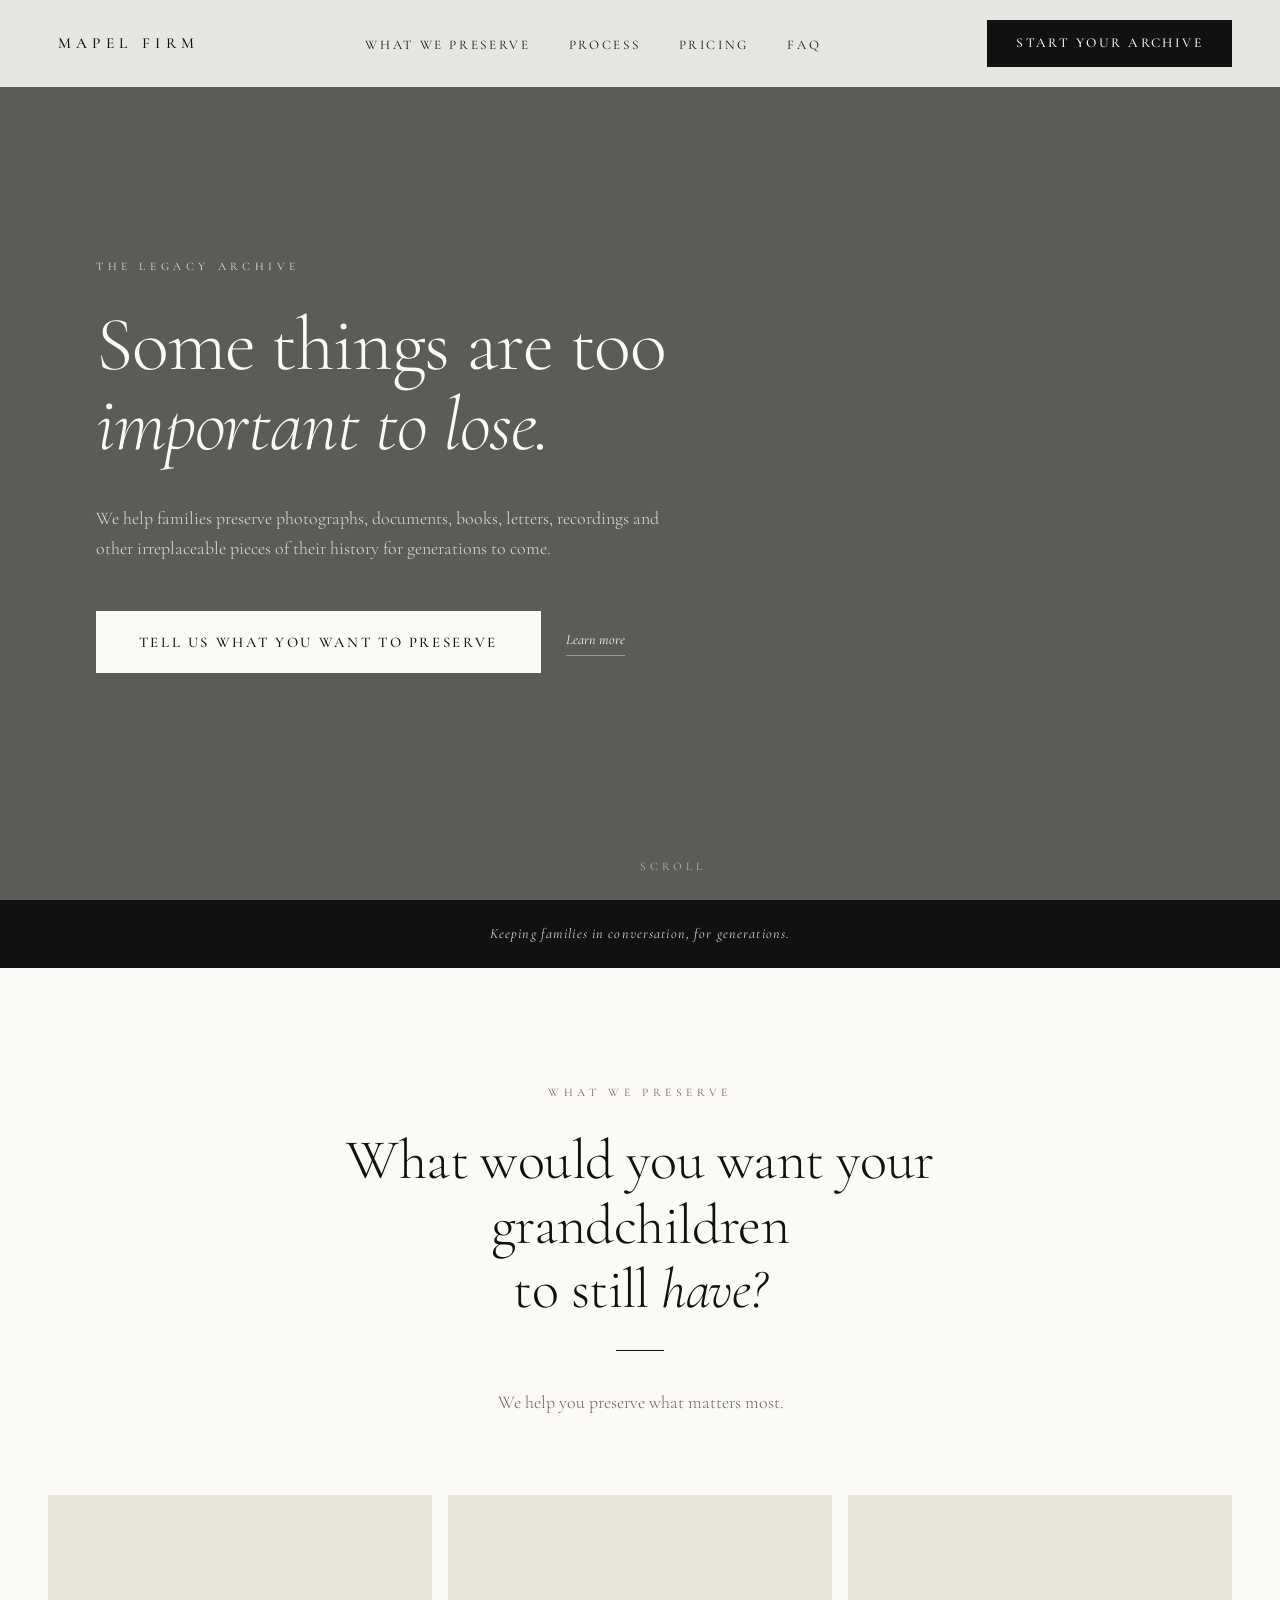
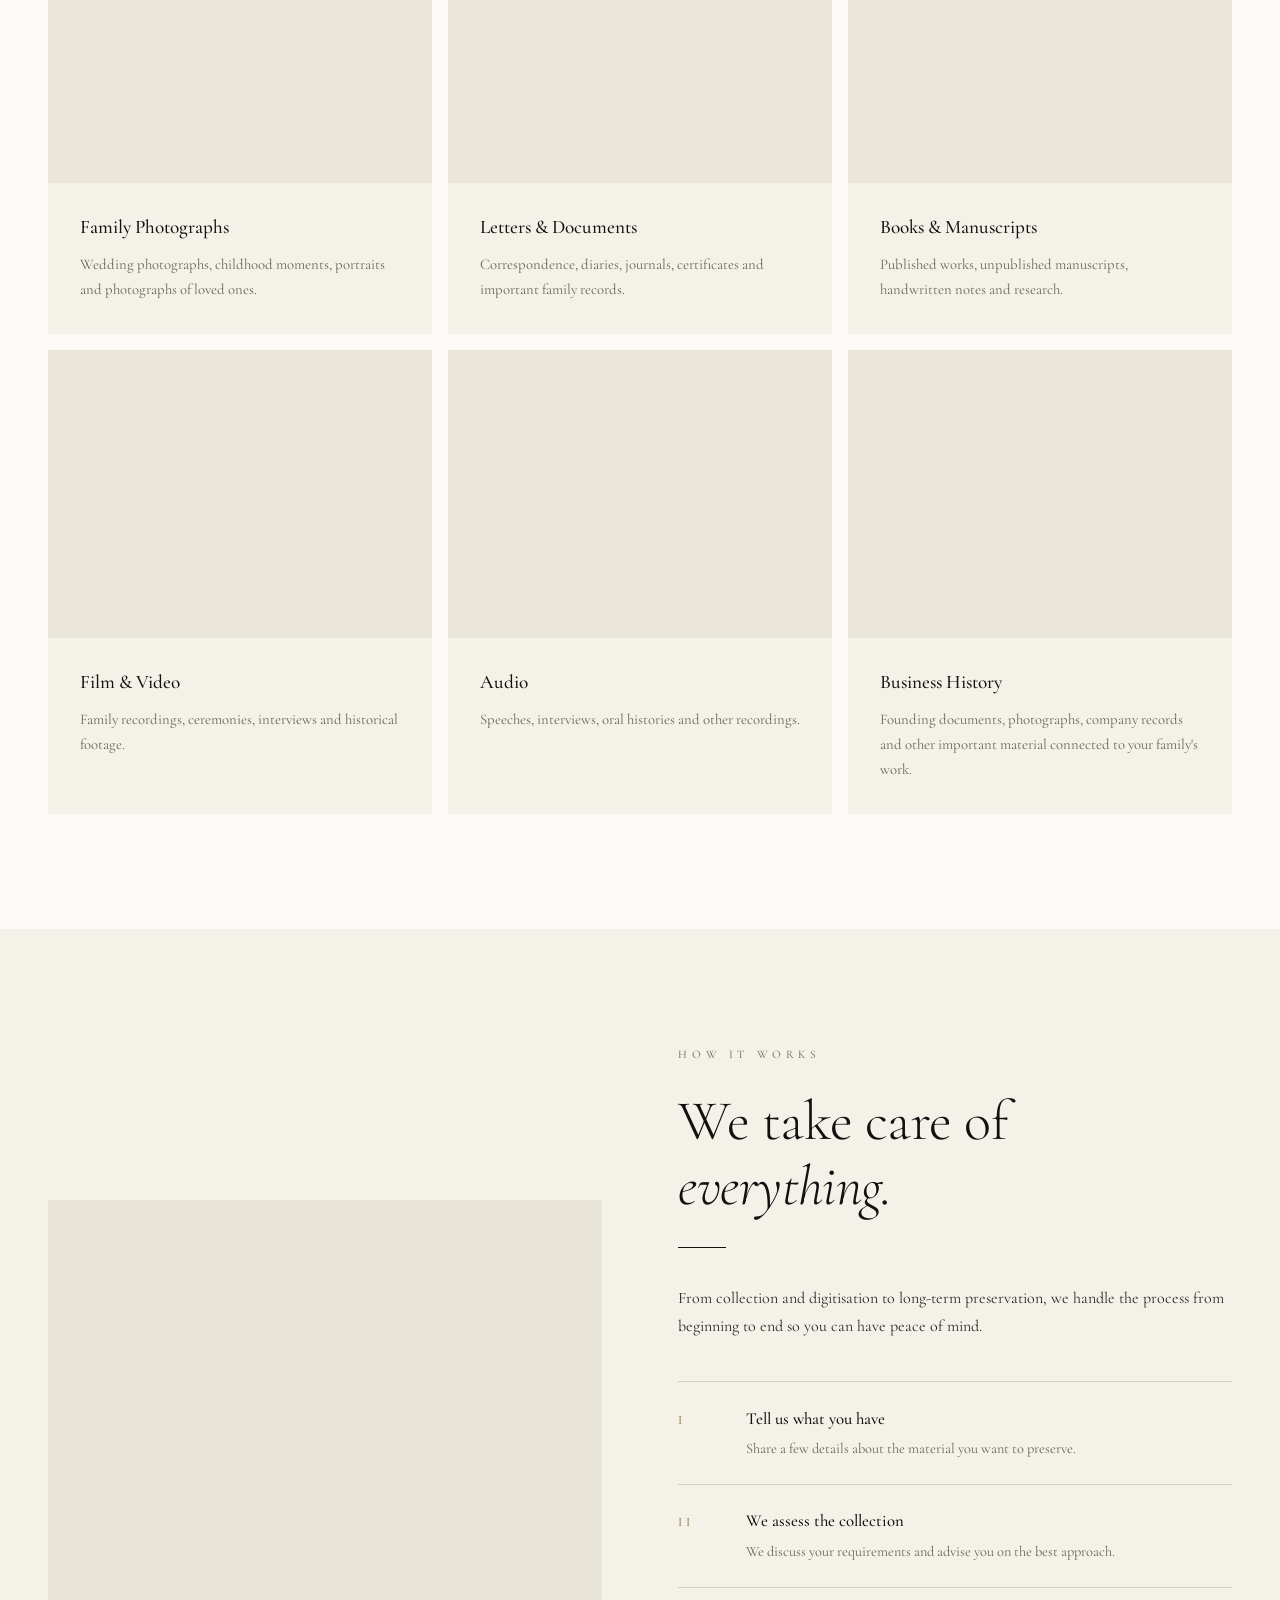
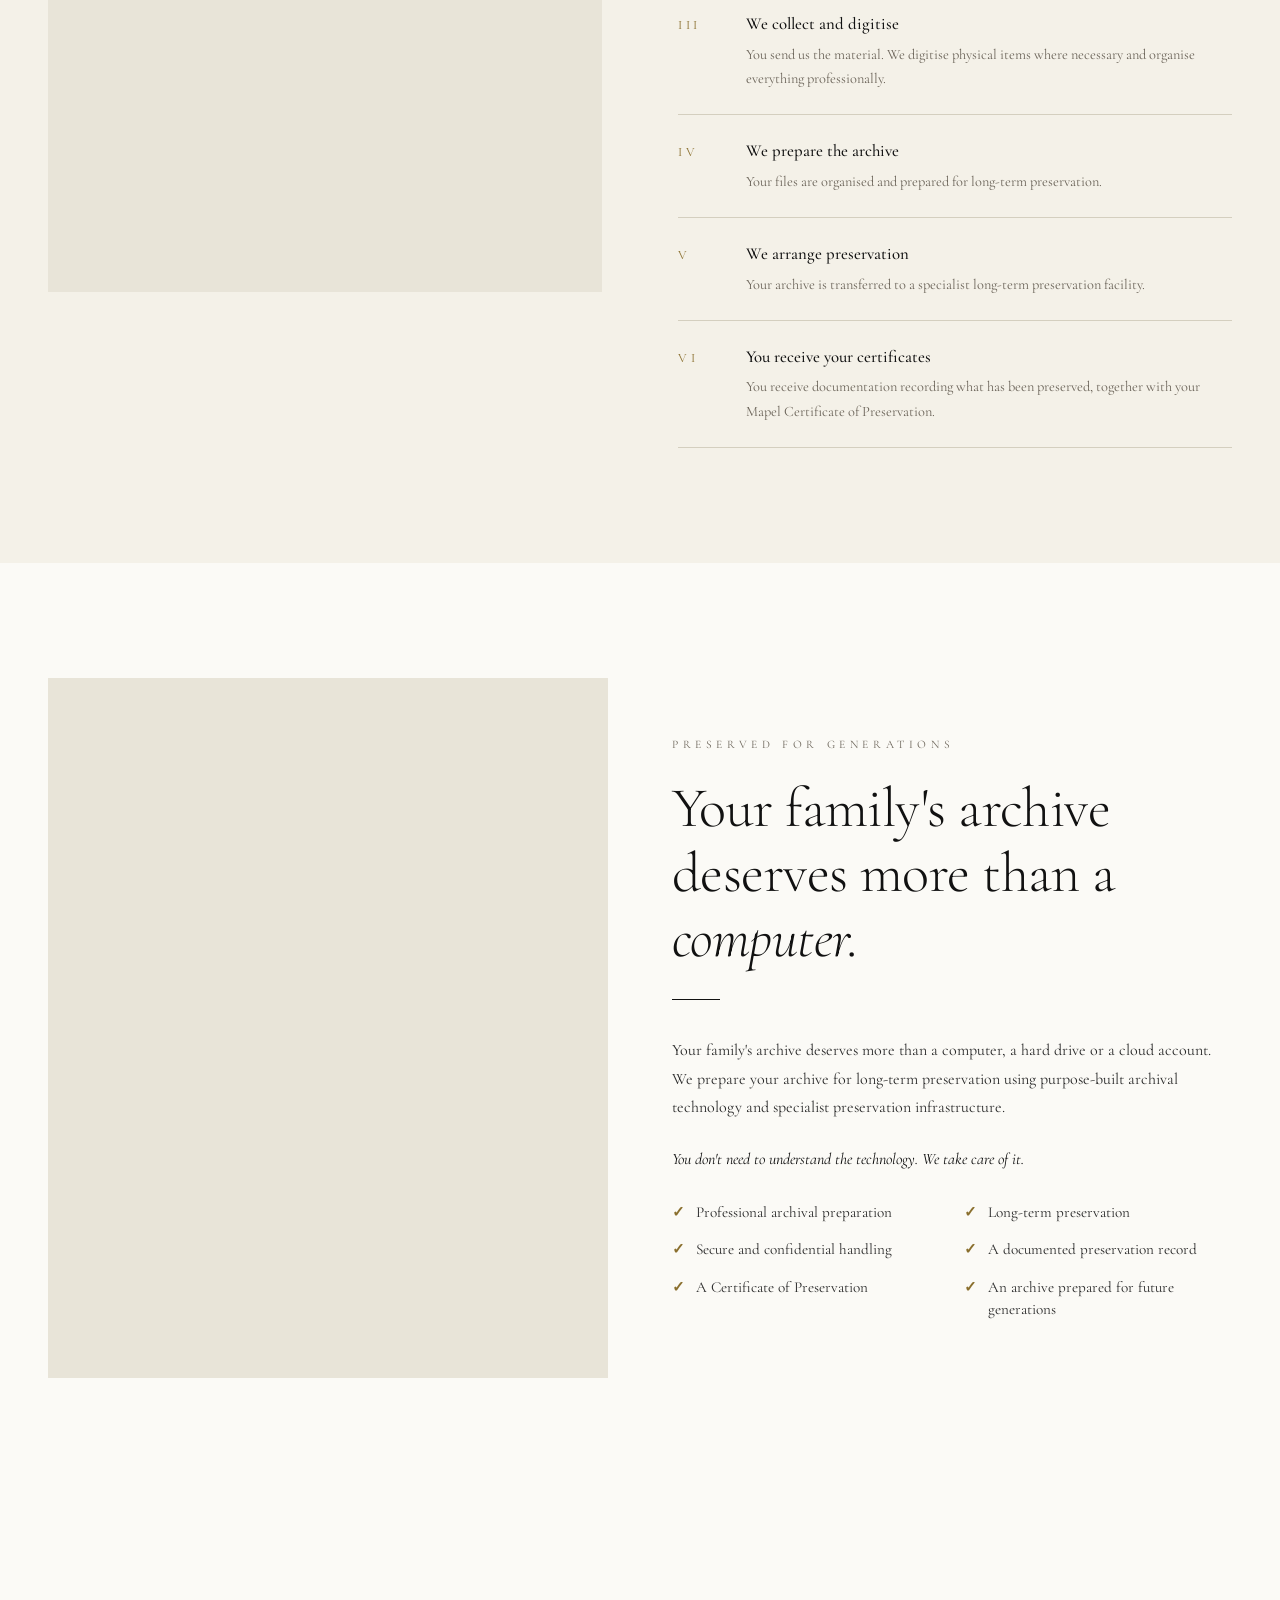
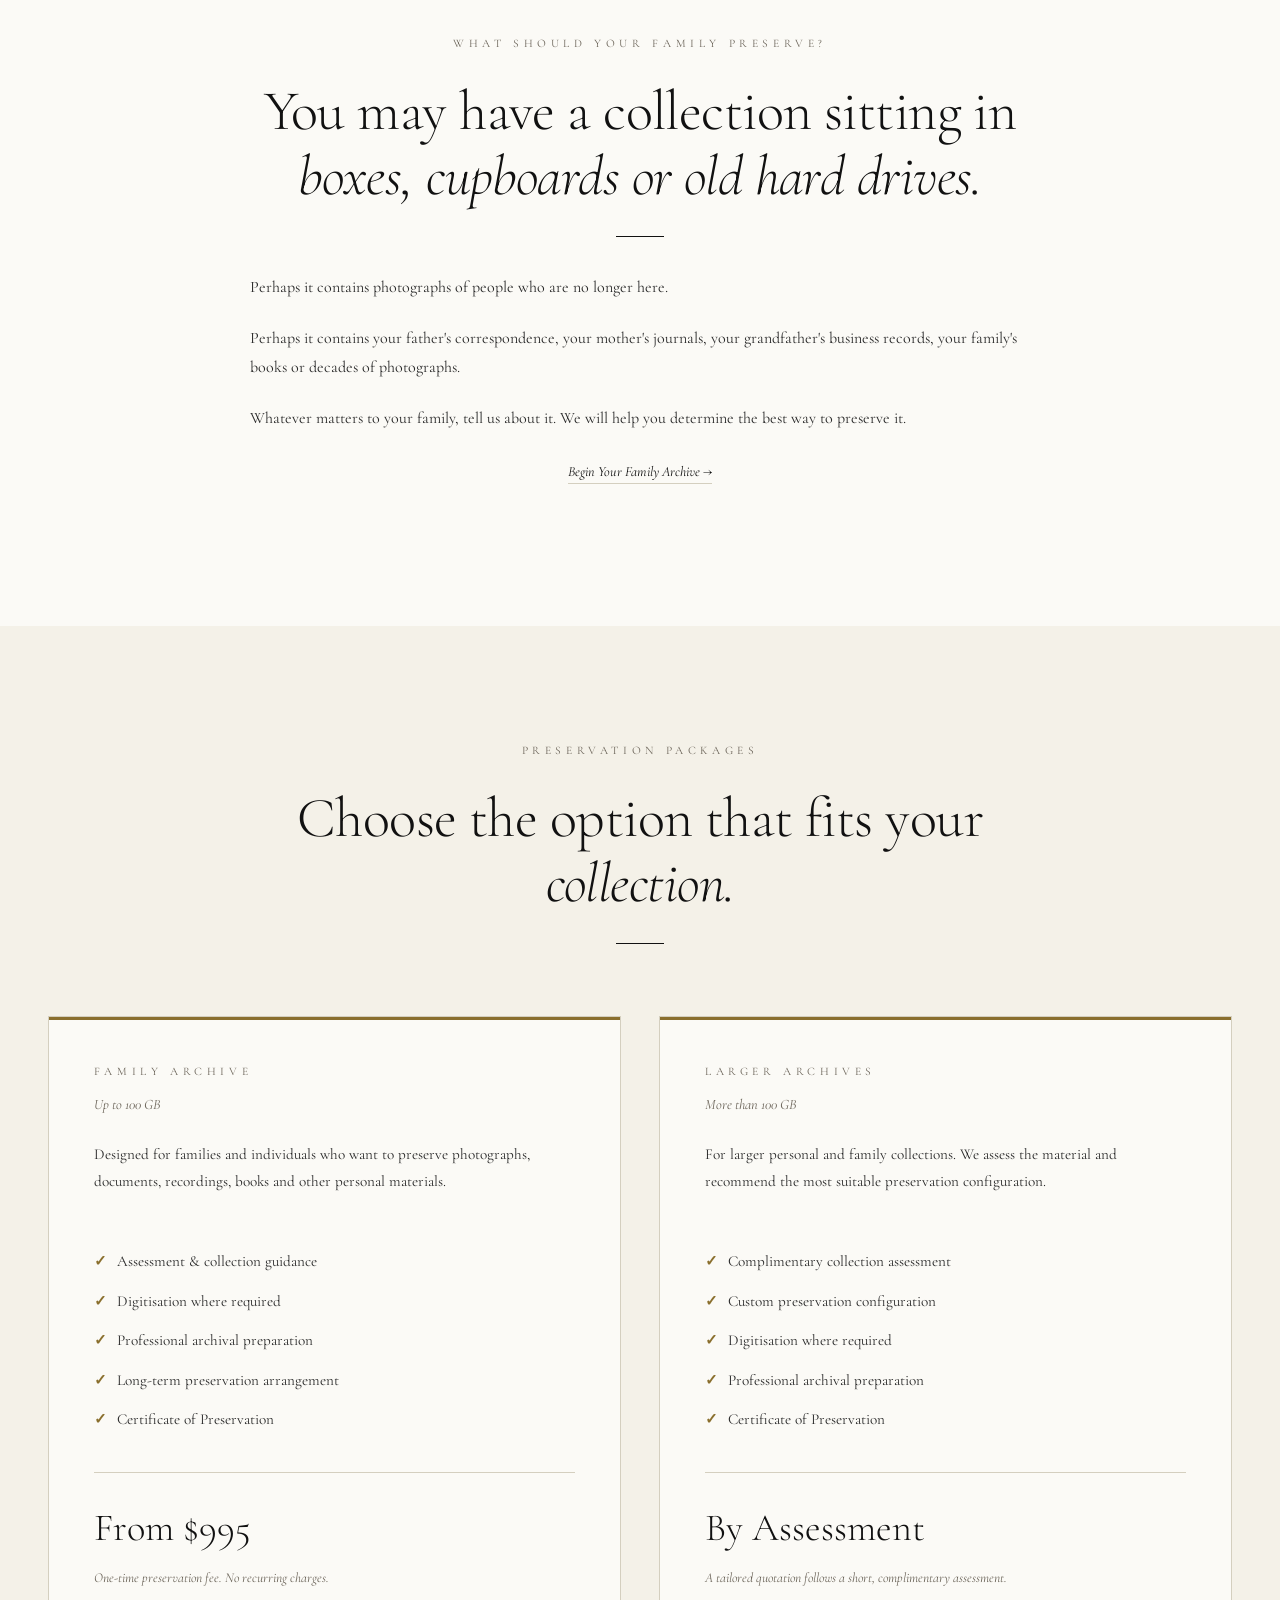
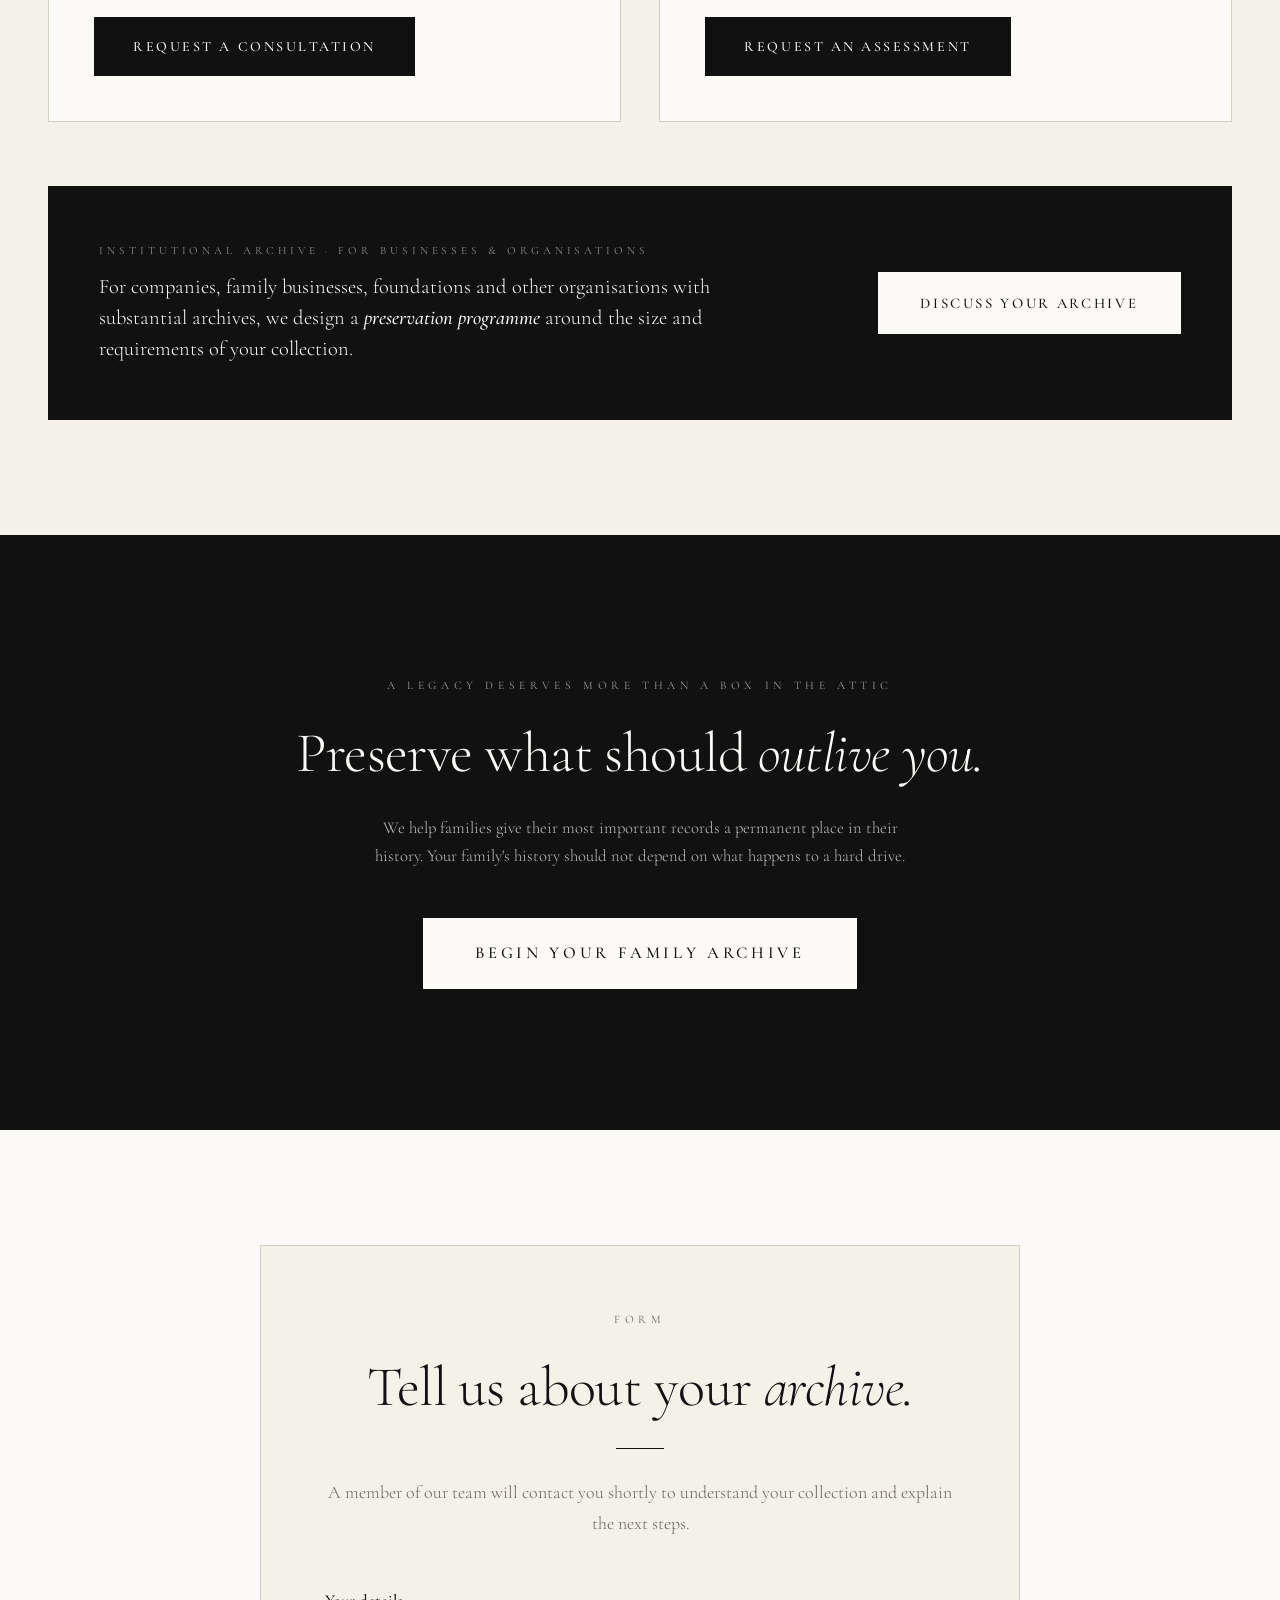
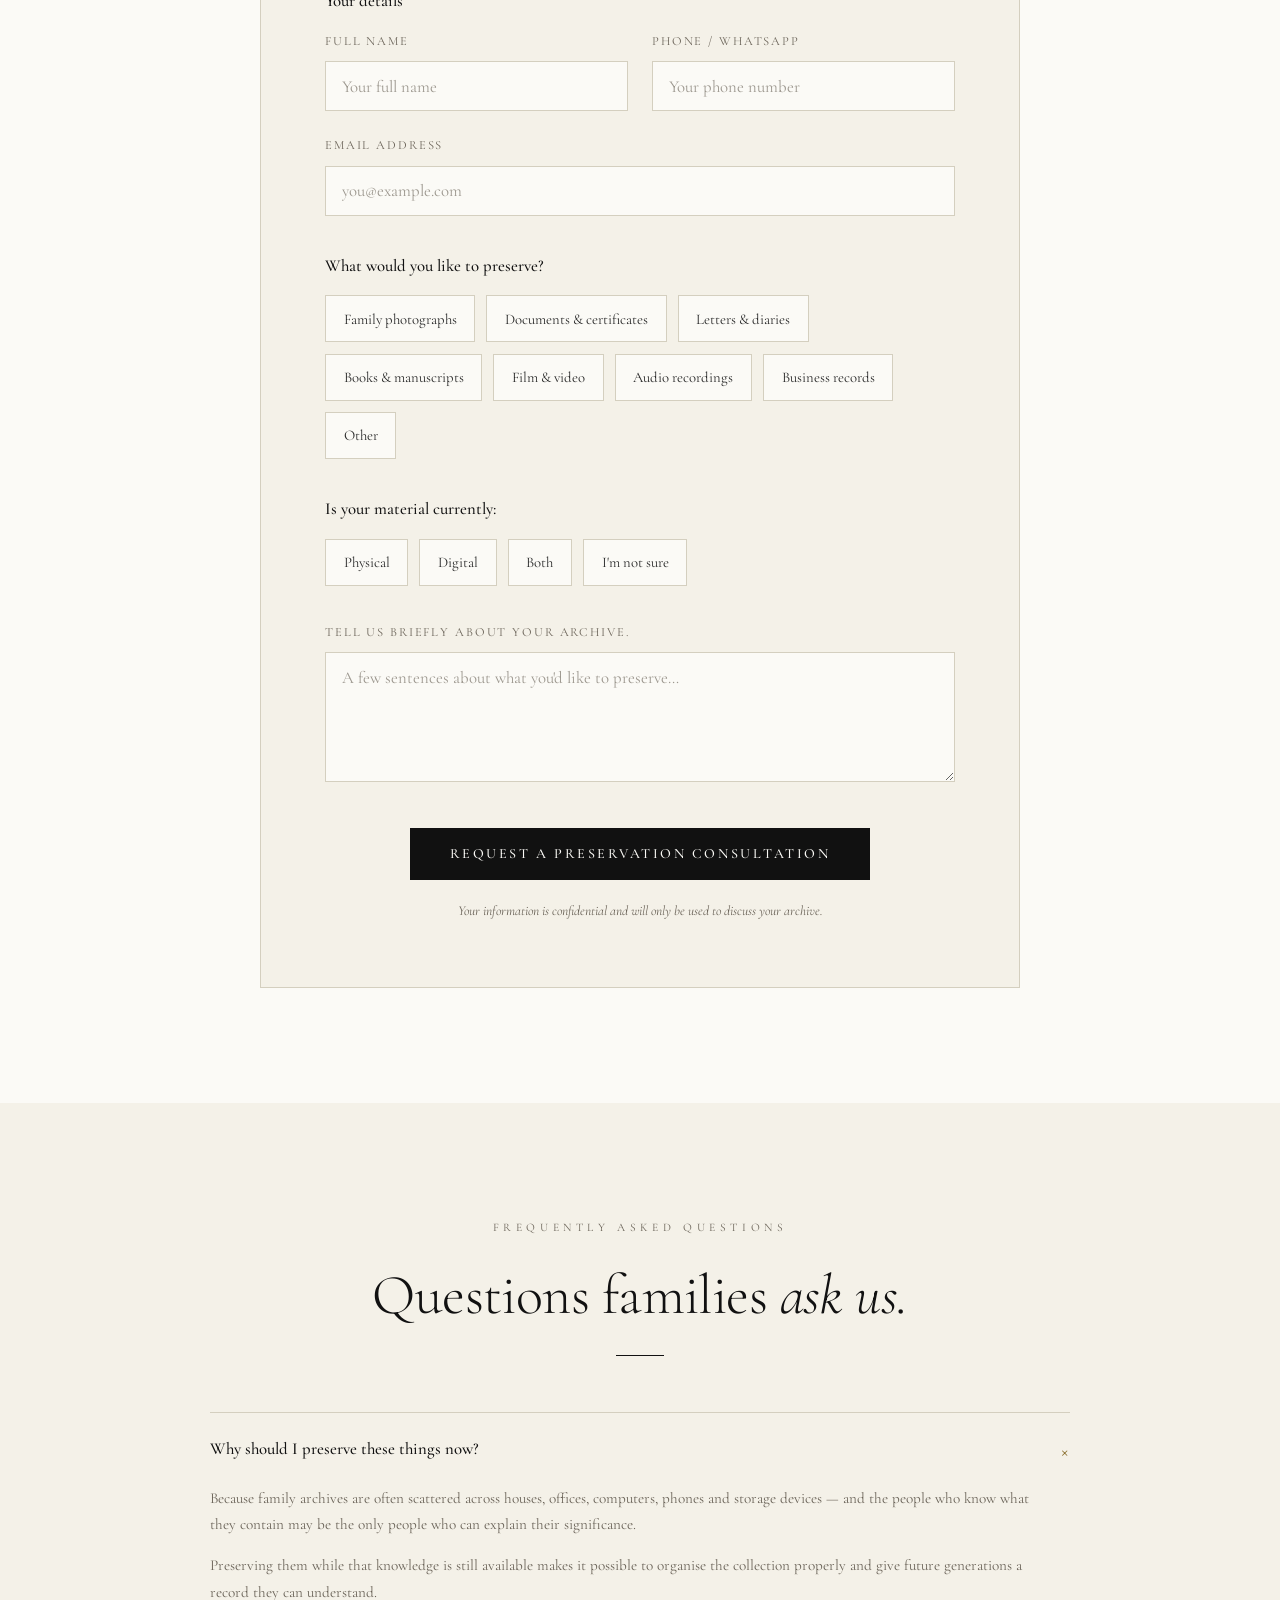
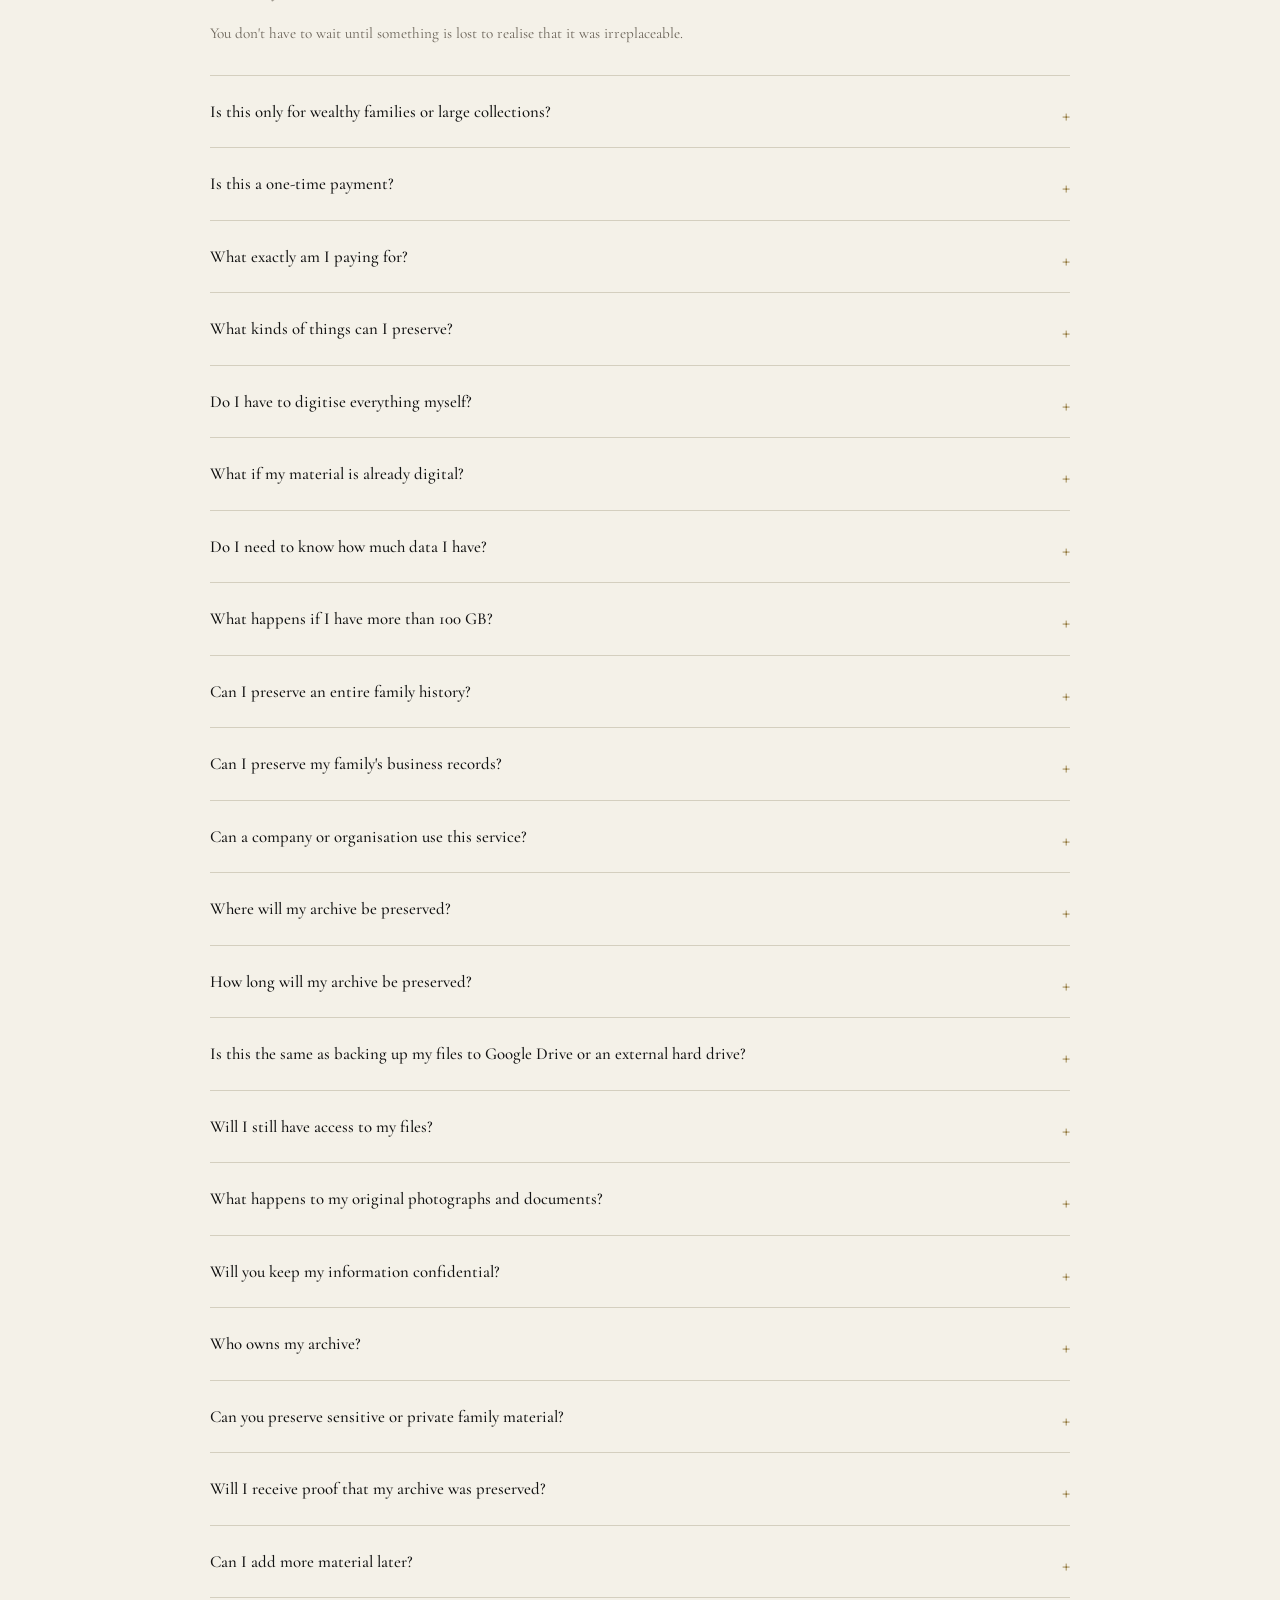
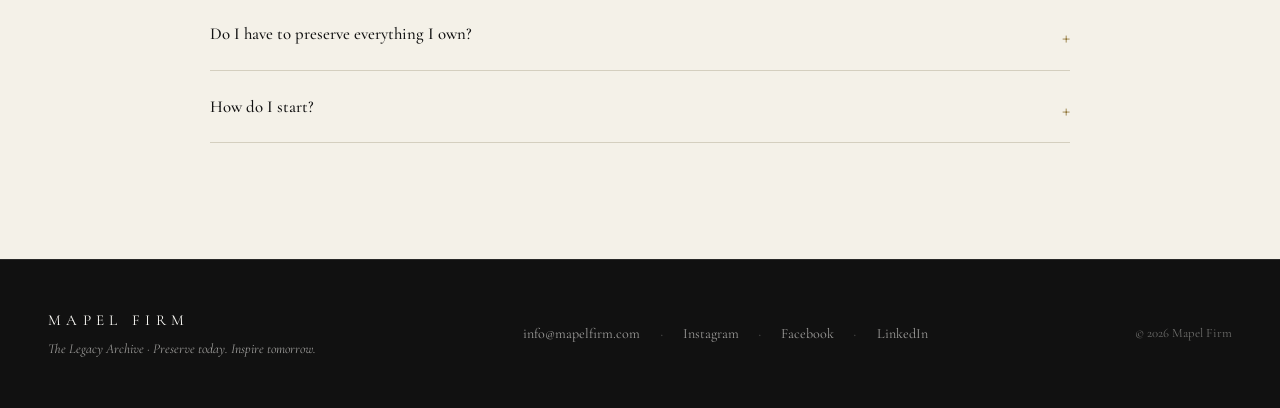
==== index.html @ 9609da43 "Add The Legacy Archive landing page Built from the EMAILS.pdf copy, matching mapelfirm.com's design " ====
<!DOCTYPE html>
<html lang="en">
<head>
<meta charset="UTF-8">
<meta name="viewport" content="width=device-width, initial-scale=1.0, viewport-fit=cover">
<title>The Legacy Archive — Family & Institutional Preservation | Mapel Firm</title>
<meta name="description" content="We help families preserve photographs, documents, books, letters, recordings and other irreplaceable pieces of their history for generations to come.">
<link rel="preconnect" href="https://fonts.googleapis.com">
<link rel="preconnect" href="https://fonts.gstatic.com" crossorigin>
<link href="https://fonts.googleapis.com/css2?family=Cormorant+Garamond:ital,wght@0,300;0,400;0,500;1,300;1,400&display=swap" rel="stylesheet">
<link rel="stylesheet" href="styles.css">
</head>
<body>

<!-- NAVIGATION -->
<nav id="siteNav">
  <a href="#" class="nav-logo" style="display:inline-flex;align-items:center;gap:.6rem;flex-wrap:nowrap;">
    <img src="REPLACE_WITH_LOGO_URL" alt="" class="nav-logo-img" aria-hidden="true" style="height:32px;width:auto;max-width:110px;display:inline-block;vertical-align:middle;object-fit:contain;flex-shrink:0;">
    <span class="nav-logo-text">MAPEL FIRM</span>
  </a>
  <ul class="nav-links">
    <li><a href="#what-to-preserve">What We Preserve</a></li>
    <li><a href="#process">Process</a></li>
    <li><a href="#pricing">Pricing</a></li>
    <li><a href="#faq">FAQ</a></li>
  </ul>
  <a href="#form" class="nav-cta">Start Your Archive</a>
  <button class="nav-toggle" aria-label="Open menu" aria-expanded="false" aria-controls="mobileMenu">
    <span></span><span></span><span></span>
  </button>
</nav>

<!-- MOBILE MENU -->
<div class="mobile-menu" id="mobileMenu" aria-hidden="true">
  <ul>
    <li><a href="#what-to-preserve">What We Preserve</a></li>
    <li><a href="#process">Process</a></li>
    <li><a href="#pricing">Pricing</a></li>
    <li><a href="#faq">FAQ</a></li>
    <li><a href="#form" class="mobile-cta">Start Your Archive</a></li>
  </ul>
</div>

<!-- HERO -->
<section class="hero">
  <div class="hero-image"></div>
  <div class="hero-inner">
    <p class="hero-eyebrow">The Legacy Archive</p>
    <h1 class="hero-title">
      Some things are too<br>
      <em>important to lose.</em>
    </h1>
    <p class="hero-sub">
      We help families preserve photographs, documents, books, letters, recordings and other irreplaceable pieces of their history for generations to come.
    </p>
    <div class="hero-actions">
      <a href="#form" class="btn-primary">Tell Us What You Want to Preserve</a>
      <a href="#what-to-preserve" class="btn-secondary">Learn more</a>
    </div>
  </div>
  <div class="hero-scroll-hint">Scroll</div>
</section>

<!-- TAGLINE STRIP -->
<div class="inst-strip">
  <div class="inst-strip-inner">
    <span>Keeping families in conversation, for generations.</span>
  </div>
</div>

<!-- WHAT TO PRESERVE -->
<section class="preserve" id="what-to-preserve">
  <div class="section-inner">
    <div class="preserve-intro">
      <p class="eyebrow">What We Preserve</p>
      <h2 class="title">What would you want your grandchildren<br>to still <em>have?</em></h2>
      <div class="rule"></div>
      <p class="lead">We help you preserve what matters most.</p>
    </div>

    <div class="preserve-grid">
      <div class="preserve-card">
        <div class="preserve-card-image photos" aria-label="Family photographs"></div>
        <div class="preserve-card-content">
          <h3>Family Photographs</h3>
          <p>Wedding photographs, childhood moments, portraits and photographs of loved ones.</p>
        </div>
      </div>
      <div class="preserve-card">
        <div class="preserve-card-image letters" aria-label="Letters and documents"></div>
        <div class="preserve-card-content">
          <h3>Letters &amp; Documents</h3>
          <p>Correspondence, diaries, journals, certificates and important family records.</p>
        </div>
      </div>
      <div class="preserve-card">
        <div class="preserve-card-image books" aria-label="Books and manuscripts"></div>
        <div class="preserve-card-content">
          <h3>Books &amp; Manuscripts</h3>
          <p>Published works, unpublished manuscripts, handwritten notes and research.</p>
        </div>
      </div>
      <div class="preserve-card">
        <div class="preserve-card-image film" aria-label="Film and video"></div>
        <div class="preserve-card-content">
          <h3>Film &amp; Video</h3>
          <p>Family recordings, ceremonies, interviews and historical footage.</p>
        </div>
      </div>
      <div class="preserve-card">
        <div class="preserve-card-image audio" aria-label="Audio recordings"></div>
        <div class="preserve-card-content">
          <h3>Audio</h3>
          <p>Speeches, interviews, oral histories and other recordings.</p>
        </div>
      </div>
      <div class="preserve-card">
        <div class="preserve-card-image business" aria-label="Business history"></div>
        <div class="preserve-card-content">
          <h3>Business History</h3>
          <p>Founding documents, photographs, company records and other important material connected to your family's work.</p>
        </div>
      </div>
    </div>
  </div>
</section>

<!-- PROCESS -->
<section class="process" id="process">
  <div class="section-inner">
    <div class="process-grid">
      <div class="process-visual" aria-label="Archival preparation"></div>
      <div>
        <p class="eyebrow">How It Works</p>
        <h2 class="title">We take care of <em>everything.</em></h2>
        <div class="rule"></div>
        <p class="body-text">From collection and digitisation to long-term preservation, we handle the process from beginning to end so you can have peace of mind.</p>

        <ul class="process-steps">
          <li>
            <span class="num">I</span>
            <div class="step-body">
              <h4>Tell us what you have</h4>
              <p>Share a few details about the material you want to preserve.</p>
            </div>
          </li>
          <li>
            <span class="num">II</span>
            <div class="step-body">
              <h4>We assess the collection</h4>
              <p>We discuss your requirements and advise you on the best approach.</p>
            </div>
          </li>
          <li>
            <span class="num">III</span>
            <div class="step-body">
              <h4>We collect and digitise</h4>
              <p>You send us the material. We digitise physical items where necessary and organise everything professionally.</p>
            </div>
          </li>
          <li>
            <span class="num">IV</span>
            <div class="step-body">
              <h4>We prepare the archive</h4>
              <p>Your files are organised and prepared for long-term preservation.</p>
            </div>
          </li>
          <li>
            <span class="num">V</span>
            <div class="step-body">
              <h4>We arrange preservation</h4>
              <p>Your archive is transferred to a specialist long-term preservation facility.</p>
            </div>
          </li>
          <li>
            <span class="num">VI</span>
            <div class="step-body">
              <h4>You receive your certificates</h4>
              <p>You receive documentation recording what has been preserved, together with your Mapel Certificate of Preservation.</p>
            </div>
          </li>
        </ul>
      </div>
    </div>
  </div>
</section>

<!-- PRESERVATION -->
<section class="preservation" id="preservation">
  <div class="section-inner">
    <div class="product-hero">
      <div class="product-visual" aria-label="Archival storage"></div>
      <div class="product-copy">
        <p class="eyebrow">Preserved for Generations</p>
        <h2 class="title">Your family's archive deserves more than a <em>computer.</em></h2>
        <div class="rule"></div>
        <p class="body-text">Your family's archive deserves more than a computer, a hard drive or a cloud account. We prepare your archive for long-term preservation using purpose-built archival technology and specialist preservation infrastructure.</p>
        <p class="body-text"><em>You don't need to understand the technology. We take care of it.</em></p>

        <ul class="check-grid">
          <li>Professional archival preparation</li>
          <li>Long-term preservation</li>
          <li>Secure and confidential handling</li>
          <li>A documented preservation record</li>
          <li>A Certificate of Preservation</li>
          <li>An archive prepared for future generations</li>
        </ul>
      </div>
    </div>
  </div>
</section>

<!-- NARRATIVE -->
<section class="narrative">
  <div class="narrative-inner">
    <p class="eyebrow">What Should Your Family Preserve?</p>
    <h2 class="title">You may have a collection sitting in <em>boxes, cupboards or old hard drives.</em></h2>
    <div class="rule"></div>
    <p class="body-text">Perhaps it contains photographs of people who are no longer here.</p>
    <p class="body-text">Perhaps it contains your father's correspondence, your mother's journals, your grandfather's business records, your family's books or decades of photographs.</p>
    <p class="body-text">Whatever matters to your family, tell us about it. We will help you determine the best way to preserve it.</p>
    <div class="actions">
      <a href="#form" class="btn-tertiary">Begin Your Family Archive →</a>
    </div>
  </div>
</section>

<!-- PRICING -->
<section class="pricing" id="pricing">
  <div class="section-inner">
    <div class="pricing-intro">
      <p class="eyebrow">Preservation Packages</p>
      <h2 class="title">Choose the option that fits your <em>collection.</em></h2>
      <div class="rule"></div>
    </div>

    <div class="pricing-grid">
      <div class="pricing-card">
        <p class="eyebrow">Family Archive</p>
        <p class="pricing-capacity">Up to 100 GB</p>
        <p class="body-text">Designed for families and individuals who want to preserve photographs, documents, recordings, books and other personal materials.</p>
        <ul class="feature-list">
          <li>Assessment &amp; collection guidance</li>
          <li>Digitisation where required</li>
          <li>Professional archival preparation</li>
          <li>Long-term preservation arrangement</li>
          <li>Certificate of Preservation</li>
        </ul>
        <div class="price-row">
          <span class="price-value">From $995</span>
        </div>
        <p class="price-note">One-time preservation fee. No recurring charges.</p>
        <a href="#form" class="btn-dark pricing-cta">Request a Consultation</a>
      </div>

      <div class="pricing-card">
        <p class="eyebrow">Larger Archives</p>
        <p class="pricing-capacity">More than 100 GB</p>
        <p class="body-text">For larger personal and family collections. We assess the material and recommend the most suitable preservation configuration.</p>
        <ul class="feature-list">
          <li>Complimentary collection assessment</li>
          <li>Custom preservation configuration</li>
          <li>Digitisation where required</li>
          <li>Professional archival preparation</li>
          <li>Certificate of Preservation</li>
        </ul>
        <div class="price-row">
          <span class="price-value">By Assessment</span>
        </div>
        <p class="price-note">A tailored quotation follows a short, complimentary assessment.</p>
        <a href="#form" class="btn-dark pricing-cta">Request an Assessment</a>
      </div>
    </div>

    <div class="institutional-banner">
      <div>
        <span class="label">Institutional Archive · For Businesses &amp; Organisations</span>
        <p class="text">For companies, family businesses, foundations and other organisations with substantial archives, we design a <strong>preservation programme</strong> around the size and requirements of your collection.</p>
      </div>
      <a href="#form" class="btn-primary">Discuss Your Archive</a>
    </div>
  </div>
</section>

<!-- FINAL CTA -->
<section class="final-cta">
  <div class="final-cta-bg"></div>
  <div class="final-cta-inner">
    <p class="eyebrow">A Legacy Deserves More Than a Box in the Attic</p>
    <h2 class="title">Preserve what should <em>outlive you.</em></h2>
    <p class="sub">We help families give their most important records a permanent place in their history. Your family's history should not depend on what happens to a hard drive.</p>
    <a href="#form" class="btn-primary cta-final-btn">Begin Your Family Archive</a>
  </div>
</section>

<!-- FORM -->
<section class="form-section" id="form">
  <div class="section-inner">
    <div class="form-shell">
      <div class="form-header">
        <p class="eyebrow">Form</p>
        <h2 class="title">Tell us about your <em>archive.</em></h2>
        <div class="rule"></div>
        <p class="lead">A member of our team will contact you shortly to understand your collection and explain the next steps.</p>
      </div>

      <form id="legacyArchiveForm" class="archive-form" novalidate>

        <div class="field-group">
          <p class="field-group-label">Your details</p>
          <div class="form-row">
            <div class="field">
              <label for="fullName">Full Name</label>
              <input type="text" id="fullName" name="full_name" placeholder="Your full name" required>
            </div>
            <div class="field">
              <label for="phone">Phone / WhatsApp</label>
              <input type="tel" id="phone" name="phone" placeholder="Your phone number" required>
            </div>
          </div>
          <div class="field">
            <label for="email">Email Address</label>
            <input type="email" id="email" name="email" placeholder="you@example.com" required>
          </div>
        </div>

        <div class="field-group">
          <p class="field-group-label">What would you like to preserve?</p>
          <div class="choice-grid" role="group" aria-label="What would you like to preserve?">
            <label class="choice-pill"><input type="checkbox" name="preserve_type" value="Family photographs"><span>Family photographs</span></label>
            <label class="choice-pill"><input type="checkbox" name="preserve_type" value="Documents & certificates"><span>Documents &amp; certificates</span></label>
            <label class="choice-pill"><input type="checkbox" name="preserve_type" value="Letters & diaries"><span>Letters &amp; diaries</span></label>
            <label class="choice-pill"><input type="checkbox" name="preserve_type" value="Books & manuscripts"><span>Books &amp; manuscripts</span></label>
            <label class="choice-pill"><input type="checkbox" name="preserve_type" value="Film & video"><span>Film &amp; video</span></label>
            <label class="choice-pill"><input type="checkbox" name="preserve_type" value="Audio recordings"><span>Audio recordings</span></label>
            <label class="choice-pill"><input type="checkbox" name="preserve_type" value="Business records"><span>Business records</span></label>
            <label class="choice-pill"><input type="checkbox" name="preserve_type" value="Other"><span>Other</span></label>
          </div>
        </div>

        <div class="field-group">
          <p class="field-group-label">Is your material currently:</p>
          <div class="choice-grid" role="group" aria-label="Is your material currently">
            <label class="choice-pill"><input type="radio" name="material_state" value="Physical"><span>Physical</span></label>
            <label class="choice-pill"><input type="radio" name="material_state" value="Digital"><span>Digital</span></label>
            <label class="choice-pill"><input type="radio" name="material_state" value="Both"><span>Both</span></label>
            <label class="choice-pill"><input type="radio" name="material_state" value="I'm not sure"><span>I'm not sure</span></label>
          </div>
        </div>

        <div class="field-group">
          <div class="field" style="margin-bottom:0;">
            <label for="message">Tell us briefly about your archive.</label>
            <textarea id="message" name="message" placeholder="A few sentences about what you'd like to preserve…"></textarea>
          </div>
        </div>

        <div class="form-submit-row">
          <button type="submit" class="btn-dark">Request a Preservation Consultation</button>
        </div>
        <p class="form-status" id="formStatus"></p>
        <p class="form-note">Your information is confidential and will only be used to discuss your archive.</p>
      </form>
    </div>
  </div>
</section>

<!-- FAQ -->
<section class="faq" id="faq">
  <div class="section-inner">
    <div class="faq-intro">
      <p class="eyebrow">Frequently Asked Questions</p>
      <h2 class="title">Questions families <em>ask us.</em></h2>
      <div class="rule"></div>
    </div>

    <div class="faq-list">

      <details class="faq-item" open>
        <summary>Why should I preserve these things now?</summary>
        <div class="faq-answer">
          <p>Because family archives are often scattered across houses, offices, computers, phones and storage devices — and the people who know what they contain may be the only people who can explain their significance.</p>
          <p>Preserving them while that knowledge is still available makes it possible to organise the collection properly and give future generations a record they can understand.</p>
          <p>You don't have to wait until something is lost to realise that it was irreplaceable.</p>
        </div>
      </details>

      <details class="faq-item">
        <summary>Is this only for wealthy families or large collections?</summary>
        <div class="faq-answer">
          <p>No. The value of an archive isn't determined by how much it is worth financially. A box of photographs, a collection of letters or a handwritten diary may have no commercial value and still be irreplaceable to a family.</p>
          <p>Our service is designed to help families preserve the material that matters to them, whether that collection is small or extensive.</p>
        </div>
      </details>

      <details class="faq-item">
        <summary>Is this a one-time payment?</summary>
        <div class="faq-answer">
          <p>Yes. The Legacy Archive is designed as a one-time preservation service. You pay for the preservation work and the agreed preservation capacity once. There are no annual storage fees or recurring subscription payments for the preservation service.</p>
          <p>If you later decide to preserve additional material, that would be treated as a new preservation project.</p>
        </div>
      </details>

      <details class="faq-item">
        <summary>What exactly am I paying for?</summary>
        <div class="faq-answer">
          <p>You are paying for more than storage.</p>
          <p>Your fee covers the professional work required to prepare your material for long-term preservation, including assessment, organisation, digitisation where required, archival preparation, preservation arrangements and your preservation documentation.</p>
          <p>The exact scope depends on the material you want preserved.</p>
        </div>
      </details>

      <details class="faq-item">
        <summary>What kinds of things can I preserve?</summary>
        <div class="faq-answer">
          <p>You can preserve many different types of family material, including:</p>
          <ul>
            <li>Photographs</li>
            <li>Letters and correspondence</li>
            <li>Diaries and journals</li>
            <li>Certificates and important documents</li>
            <li>Books and manuscripts</li>
            <li>Family videos</li>
            <li>Audio recordings</li>
            <li>Interviews and oral histories</li>
            <li>Newspaper articles and clippings</li>
            <li>Family business records</li>
            <li>Historical photographs</li>
            <li>Other important digital files</li>
          </ul>
          <p>If you're unsure whether something can be preserved, tell us about it and we'll assess it with you.</p>
        </div>
      </details>

      <details class="faq-item">
        <summary>Do I have to digitise everything myself?</summary>
        <div class="faq-answer">
          <p>No. If your material is physical, such as photographs, letters, documents or manuscripts, we can discuss the digitisation requirements with you and arrange the appropriate preparation.</p>
          <p>You don't need to understand archival technology. That's our job.</p>
        </div>
      </details>

      <details class="faq-item">
        <summary>What if my material is already digital?</summary>
        <div class="faq-answer">
          <p>That's even simpler. You can provide your existing digital material to us and we will assess, organise and prepare it for preservation. This could include material currently stored on:</p>
          <ul>
            <li>Computers</li>
            <li>External hard drives</li>
            <li>USB drives</li>
            <li>Cloud storage</li>
            <li>CDs or DVDs</li>
            <li>Other digital storage</li>
          </ul>
        </div>
      </details>

      <details class="faq-item">
        <summary>Do I need to know how much data I have?</summary>
        <div class="faq-answer">
          <p>No. If you don't know whether your collection is 20 GB, 80 GB or 500 GB, don't worry.</p>
          <p>Tell us what you have and we'll help determine the approximate size and the appropriate preservation option.</p>
        </div>
      </details>

      <details class="faq-item">
        <summary>What happens if I have more than 100 GB?</summary>
        <div class="faq-answer">
          <p>We offer a standard family package for archives of up to 100 GB.</p>
          <p>If your collection is larger, we'll assess it and recommend an appropriate preservation configuration and provide you with a quotation. You don't need to split your archive yourself.</p>
        </div>
      </details>

      <details class="faq-item">
        <summary>Can I preserve an entire family history?</summary>
        <div class="faq-answer">
          <p>Yes. In fact, that is one of the purposes of the service.</p>
          <p>A family archive can bring together photographs, documents, letters, books, recordings, videos and other materials from different generations into one organised collection.</p>
        </div>
      </details>

      <details class="faq-item">
        <summary>Can I preserve my family's business records?</summary>
        <div class="faq-answer">
          <p>Yes. We can work with family businesses and established companies to preserve historical documents, photographs, correspondence, records and other material that forms part of the company's history.</p>
          <p>For substantial business archives, we provide a separate assessment and quotation.</p>
        </div>
      </details>

      <details class="faq-item">
        <summary>Can a company or organisation use this service?</summary>
        <div class="faq-answer">
          <p>Yes. We also work with organisations that have significant historical or institutional archives.</p>
          <p>This can include family businesses, foundations, clubs, associations, schools, religious organisations and other established institutions. Larger institutional archives are assessed individually.</p>
        </div>
      </details>

      <details class="faq-item">
        <summary>Where will my archive be preserved?</summary>
        <div class="faq-answer">
          <p>We arrange long-term preservation through specialist archival infrastructure appropriate to the preservation project.</p>
          <p>The exact preservation arrangement will be explained to you as part of your project.</p>
        </div>
      </details>

      <details class="faq-item">
        <summary>How long will my archive be preserved?</summary>
        <div class="faq-answer">
          <p>The service is designed for long-term preservation, rather than ordinary cloud storage or a conventional backup.</p>
          <p>The preservation medium and facility are selected specifically for long-term archival purposes. We will provide you with the relevant preservation documentation for your archive.</p>
        </div>
      </details>

      <details class="faq-item">
        <summary>Is this the same as backing up my files to Google Drive or an external hard drive?</summary>
        <div class="faq-answer">
          <p>No. A backup is primarily intended to help you recover files if your computer or storage device fails. Archival preservation has a different purpose: to prepare important information for long-term survival and future access.</p>
          <p>We recommend that families continue to maintain ordinary working copies of their important files as well.</p>
        </div>
      </details>

      <details class="faq-item">
        <summary>Will I still have access to my files?</summary>
        <div class="faq-answer">
          <p>Yes. Your preservation archive is not intended to replace the working copies you use in everyday life.</p>
          <p>We recommend keeping accessible copies of your important material separately while the preservation archive serves as a long-term record. The exact access arrangements depend on the preservation configuration selected for your archive.</p>
        </div>
      </details>

      <details class="faq-item">
        <summary>What happens to my original photographs and documents?</summary>
        <div class="faq-answer">
          <p>We don't want you to part with irreplaceable originals unnecessarily.</p>
          <p>Where physical materials are being digitised, we'll discuss the handling, collection, digitisation and return arrangements with you before work begins. Your originals remain important family property.</p>
        </div>
      </details>

      <details class="faq-item">
        <summary>Will you keep my information confidential?</summary>
        <div class="faq-answer">
          <p>Yes. Family archives can contain extremely private material.</p>
          <p>We treat the materials entrusted to us as confidential and use them only for the purposes agreed with you. Our preservation agreement will set out the relevant confidentiality, ownership and handling terms.</p>
        </div>
      </details>

      <details class="faq-item">
        <summary>Who owns my archive?</summary>
        <div class="faq-answer">
          <p>You do.</p>
          <p>The preservation of your material does not transfer ownership of your photographs, documents, manuscripts, recordings or other intellectual property to Mapel Firm. Ownership and permitted use will be clearly addressed in the preservation agreement.</p>
        </div>
      </details>

      <details class="faq-item">
        <summary>Can you preserve sensitive or private family material?</summary>
        <div class="faq-answer">
          <p>Yes, subject to the nature of the material and the applicable legal and technical requirements.</p>
          <p>During your consultation, we'll discuss what you want preserved and any special confidentiality or access requirements.</p>
        </div>
      </details>

      <details class="faq-item">
        <summary>Will I receive proof that my archive was preserved?</summary>
        <div class="faq-answer">
          <p>Yes. At the completion of your project, you receive documentation recording the preservation work, together with a Mapel Certificate of Preservation.</p>
          <p>The certificate identifies the archive and records the preservation project.</p>
        </div>
      </details>

      <details class="faq-item">
        <summary>Can I add more material later?</summary>
        <div class="faq-answer">
          <p>Yes, but additional material is treated as a separate preservation project.</p>
          <p>Your original preservation payment covers the archive and capacity agreed for that project. If you later discover another collection of photographs, documents or recordings that you want preserved, we can assess the additional material and provide a new quotation.</p>
        </div>
      </details>

      <details class="faq-item">
        <summary>Do I have to preserve everything I own?</summary>
        <div class="faq-answer">
          <p>No. You can preserve a carefully selected collection. You might choose to preserve:</p>
          <ul>
            <li>Your parents' photographs</li>
            <li>Your grandfather's correspondence</li>
            <li>Your family's business history</li>
            <li>Your mother's journals</li>
            <li>Important family documents</li>
            <li>A lifetime of photographs</li>
            <li>A particular person's work</li>
          </ul>
          <p>The archive should contain the things your family believes are worth carrying forward.</p>
        </div>
      </details>

      <details class="faq-item">
        <summary>How do I start?</summary>
        <div class="faq-answer">
          <p>Simply tell us what you would like to preserve.</p>
          <p>Complete the form on this page and a member of our team will contact you to understand your collection, answer your questions and explain the next steps.</p>
          <p><a href="#form" class="btn-tertiary">Begin Your Family Archive →</a></p>
        </div>
      </details>

    </div>
  </div>
</section>

<!-- FOOTER -->
<footer>
  <div class="footer-inner">
    <div>
      <p class="footer-logo">MAPEL FIRM</p>
      <p class="footer-tagline">The Legacy Archive · Preserve today. Inspire tomorrow.</p>
    </div>
    <div class="footer-links">
      <a href="mailto:info@mapelfirm.com">info@mapelfirm.com</a>
      <span class="footer-dot">·</span>
      <a href="https://www.instagram.com/mapelfirm?igsh=dm10dnk1ajVjMWh2&amp;utm_source=qr" target="_blank" rel="noopener noreferrer">Instagram</a>
      <span class="footer-dot">·</span>
      <a href="https://www.facebook.com/profile.php?id=61576787022231" target="_blank" rel="noopener noreferrer">Facebook</a>
      <span class="footer-dot">·</span>
      <a href="https://www.linkedin.com/company/mapel-firm/?viewAsMember=true" target="_blank" rel="noopener noreferrer">LinkedIn</a>
    </div>
    <p class="footer-copy">© 2026 Mapel Firm</p>
  </div>
</footer>

<script src="script.js"></script>
</body>
</html>
---- styles.css ----
/* ============================================================
   THE LEGACY ARCHIVE — Mapel Firm
   Responsive stylesheet
   Same design system as mapelfirm.com (Legacy Codex / Hekima).
   Paste this entire file into GoHighLevel:
   Site Settings → Custom CSS  (or Page Settings → Custom CSS)
   ============================================================ */

*, *::before, *::after { box-sizing: border-box; margin: 0; padding: 0; }

:root {
  --ink: #111111;
  --ink-soft: #2a2a2a;
  --paper: #FBFAF6;
  --paper-soft: #F4F1E8;
  --stone: #E8E4D8;
  --line: #D4CFBF;
  --muted: #6B6459;
  --accent: #8A6F2E;

  /* Fluid spacing tokens */
  --pad-x: clamp(1.25rem, 4vw, 3rem);
  --pad-y: clamp(4rem, 9vw, 8rem);
  --pad-y-large: clamp(5rem, 11vw, 10rem);
}

html {
  scroll-behavior: smooth;
  -webkit-font-smoothing: antialiased;
  -webkit-text-size-adjust: 100%;
}

body {
  font-family: 'Cormorant Garamond', Georgia, serif;
  background: var(--paper);
  color: var(--ink);
  font-size: clamp(16px, 1.05vw + 0.7rem, 18px);
  line-height: 1.65;
  font-weight: 400;
  overflow-x: hidden;
  width: 100%;
}

body.menu-open { overflow: hidden; }

::selection { background: var(--ink); color: var(--paper); }

img { max-width: 100%; height: auto; display: block; }

a { color: inherit; }

/* ── NAV ── */
nav {
  position: fixed;
  top: 0; left: 0; right: 0;
  z-index: 100;
  display: flex;
  justify-content: space-between;
  align-items: center;
  padding: 1.25rem var(--pad-x);
  background: rgba(251,250,246,0.88);
  -webkit-backdrop-filter: blur(20px);
  backdrop-filter: blur(20px);
  transition: background 0.4s ease;
}

.nav-logo {
  font-family: 'Cormorant Garamond', serif;
  font-size: clamp(0.95rem, 1.2vw, 1.05rem);
  font-weight: 500;
  letter-spacing: 0.35em;
  color: var(--ink);
  text-decoration: none;
  display: inline-flex !important;
  align-items: center !important;
  flex-direction: row !important;
  flex-wrap: nowrap !important;
  gap: 0.6rem;
  line-height: 1;
}

.nav-logo-img {
  height: 32px !important;
  width: auto !important;
  max-width: 110px;
  display: inline-block !important;
  vertical-align: middle;
  flex-shrink: 0;
  object-fit: contain;
  object-position: left center;
}

/* If the logo file fails to load, hide the broken-image icon. */
.nav-logo-img:not([src]),
.nav-logo-img[src=""],
.nav-logo-img[src="REPLACE_WITH_LOGO_URL"] { display: none; }

.nav-links {
  display: flex;
  gap: clamp(1.4rem, 3vw, 2.8rem);
  list-style: none;
}

.nav-links a {
  font-family: 'Cormorant Garamond', serif;
  font-size: 0.82rem;
  font-weight: 400;
  letter-spacing: 0.2em;
  color: var(--ink);
  text-decoration: none;
  text-transform: uppercase;
  transition: opacity 0.3s;
}

.nav-links a:hover { opacity: 0.55; }

.nav-cta {
  font-family: 'Cormorant Garamond', serif;
  font-size: 0.85rem;
  font-weight: 500;
  letter-spacing: 0.18em;
  color: var(--paper);
  background: var(--ink);
  padding: 0.78rem 1.8rem;
  text-decoration: none;
  text-transform: uppercase;
  transition: background 0.3s;
  white-space: nowrap;
}

.nav-cta:hover { background: var(--ink-soft); }

/* ── HAMBURGER ── */
.nav-toggle {
  display: none;
  background: none;
  border: 0;
  width: 40px;
  height: 40px;
  cursor: pointer;
  padding: 0;
  position: relative;
  z-index: 110;
}

.nav-toggle span {
  position: absolute;
  left: 8px;
  right: 8px;
  height: 1.5px;
  background: var(--ink);
  transition: transform 0.35s ease, opacity 0.25s ease, top 0.35s ease;
}

.nav-toggle span:nth-child(1) { top: 13px; }
.nav-toggle span:nth-child(2) { top: 19px; }
.nav-toggle span:nth-child(3) { top: 25px; }

.nav-toggle[aria-expanded="true"] span:nth-child(1) { top: 19px; transform: rotate(45deg); }
.nav-toggle[aria-expanded="true"] span:nth-child(2) { opacity: 0; }
.nav-toggle[aria-expanded="true"] span:nth-child(3) { top: 19px; transform: rotate(-45deg); }

/* ── MOBILE MENU ── */
.mobile-menu {
  position: fixed;
  inset: 0;
  z-index: 99;
  background: var(--paper);
  display: flex;
  align-items: center;
  justify-content: center;
  opacity: 0;
  pointer-events: none;
  transition: opacity 0.4s ease;
}

.mobile-menu.is-open {
  opacity: 1;
  pointer-events: auto;
}

.mobile-menu ul {
  list-style: none;
  text-align: center;
  padding: 0;
}

.mobile-menu li { margin: 1.25rem 0; }

.mobile-menu a {
  font-family: 'Cormorant Garamond', serif;
  font-size: 1.4rem;
  letter-spacing: 0.25em;
  text-transform: uppercase;
  color: var(--ink);
  text-decoration: none;
}

.mobile-menu .mobile-cta {
  display: inline-block;
  margin-top: 1rem;
  padding: 0.9rem 2.2rem;
  background: var(--ink);
  color: var(--paper);
  font-size: 1rem;
}

/* ── HERO ── */
.hero {
  height: 100vh;
  height: 100svh;
  min-height: 560px;
  position: relative;
  overflow: hidden;
  background: var(--ink);
}

.hero-image {
  position: absolute;
  inset: 0;
  /* Replace the URL below with the GoHighLevel media URL of your hero photograph
     (a family photo album / hands holding old photographs works well here). */
  background-image: url('REPLACE_WITH_HERO_IMAGE_URL');
  background-size: cover;
  background-position: center;
  background-color: var(--stone);
}

.hero-image::after {
  content: '';
  position: absolute;
  inset: 0;
  /* Pitch-black overlay for headline legibility. Tweak alpha (0.45–0.7) to taste. */
  background: rgba(0, 0, 0, 0.6);
}

.hero-inner {
  position: relative;
  z-index: 2;
  height: 100%;
  max-width: 1280px;
  margin: 0 auto;
  padding: 0 var(--pad-x);
  padding-bottom: clamp(4rem, 9vw, 7rem);
  display: flex;
  flex-direction: column;
  justify-content: flex-end;
}

.hero-eyebrow {
  font-family: 'Cormorant Garamond', serif;
  font-size: clamp(0.7rem, 0.9vw, 0.78rem);
  letter-spacing: 0.4em;
  color: rgba(251,250,246,0.85);
  text-transform: uppercase;
  margin-bottom: clamp(1.2rem, 2.2vw, 2rem);
  opacity: 0;
  animation: fadeUp 1.2s ease 0.3s forwards;
}

.hero-title {
  font-family: 'Cormorant Garamond', serif;
  font-weight: 300;
  font-size: clamp(2.2rem, 6vw, 5.6rem);
  line-height: 1.05;
  letter-spacing: -0.015em;
  color: var(--paper);
  max-width: 900px;
  margin-bottom: clamp(1.5rem, 3vw, 2.5rem);
  opacity: 0;
  animation: fadeUp 1.2s ease 0.5s forwards;
}

.hero-title em { font-style: italic; font-weight: 300; }

.hero-sub {
  font-size: clamp(1rem, 1.4vw, 1.2rem);
  font-weight: 300;
  color: rgba(251,250,246,0.82);
  max-width: 580px;
  line-height: 1.65;
  margin-bottom: clamp(2rem, 4vw, 3rem);
  opacity: 0;
  animation: fadeUp 1.2s ease 0.7s forwards;
}

.hero-actions {
  display: flex;
  gap: clamp(1rem, 2vw, 1.8rem);
  align-items: center;
  flex-wrap: wrap;
  opacity: 0;
  animation: fadeUp 1.2s ease 0.9s forwards;
}

.btn-primary {
  font-family: 'Cormorant Garamond', serif;
  font-size: clamp(0.9rem, 1.15vw, 1rem);
  font-weight: 500;
  letter-spacing: 0.18em;
  color: var(--ink);
  background: var(--paper);
  padding: 1.1rem 2.6rem;
  text-decoration: none;
  text-transform: uppercase;
  transition: background 0.3s ease, transform 0.3s ease;
  display: inline-block;
  border: 1px solid var(--paper);
  cursor: pointer;
}

.btn-primary:hover { background: var(--stone); transform: translateY(-1px); }

/* Larger variant used inside the final-cta — adds presence at the page close. */
.btn-primary.cta-final-btn {
  font-size: clamp(1rem, 1.3vw, 1.15rem);
  padding: 1.3rem 3.2rem;
  letter-spacing: 0.22em;
}

/* Dark variant — used on paper/paper-soft backgrounds (pricing cards, form). */
.btn-dark {
  font-family: 'Cormorant Garamond', serif;
  font-size: clamp(0.88rem, 1.1vw, 0.98rem);
  font-weight: 500;
  letter-spacing: 0.18em;
  color: var(--paper);
  background: var(--ink);
  padding: 1.05rem 2.4rem;
  text-decoration: none;
  text-transform: uppercase;
  transition: background 0.3s ease, transform 0.3s ease;
  display: inline-block;
  border: 1px solid var(--ink);
  cursor: pointer;
  text-align: center;
}

.btn-dark:hover { background: var(--ink-soft); transform: translateY(-1px); }

.btn-dark.btn-block { width: 100%; }

.btn-secondary {
  font-family: 'Cormorant Garamond', serif;
  font-size: clamp(0.88rem, 1.1vw, 0.95rem);
  font-style: italic;
  color: var(--paper);
  text-decoration: none;
  border-bottom: 1px solid rgba(251,250,246,0.4);
  padding-bottom: 3px;
  transition: border-color 0.3s;
}

.btn-secondary:hover { border-color: var(--paper); }

/* Ink-on-paper secondary link, used outside the hero */
.btn-tertiary {
  font-family: 'Cormorant Garamond', serif;
  font-size: clamp(0.88rem, 1.1vw, 0.95rem);
  font-style: italic;
  color: var(--ink);
  text-decoration: none;
  border-bottom: 1px solid var(--line);
  padding-bottom: 3px;
  transition: border-color 0.3s;
}

.btn-tertiary:hover { border-color: var(--ink); }

.hero-scroll-hint {
  position: absolute;
  bottom: 1.5rem;
  left: 50%;
  transform: translateX(-50%);
  z-index: 3;
  font-family: 'Cormorant Garamond', serif;
  font-size: 0.72rem;
  letter-spacing: 0.35em;
  color: rgba(251,250,246,0.6);
  text-transform: uppercase;
  opacity: 0;
  animation: fadeUp 1.2s ease 1.2s forwards;
}

/* ── TAGLINE STRIP ── */
.inst-strip {
  background: var(--ink);
  padding: 1.4rem var(--pad-x);
  color: var(--paper);
}

.inst-strip-inner {
  max-width: 1280px;
  margin: 0 auto;
  display: flex;
  justify-content: center;
  align-items: center;
  gap: clamp(0.8rem, 2vw, 2.5rem);
  flex-wrap: wrap;
  font-size: clamp(0.85rem, 1.1vw, 0.95rem);
  letter-spacing: 0.08em;
  font-style: italic;
  color: rgba(251,250,246,0.85);
  text-align: center;
}

/* ── SECTION BASE ── */
section {
  padding: var(--pad-y) var(--pad-x);
}

.section-inner { max-width: 1280px; margin: 0 auto; }

.section-narrow { max-width: 820px; margin: 0 auto; }

.eyebrow {
  font-family: 'Cormorant Garamond', serif;
  font-size: clamp(0.72rem, 0.9vw, 0.78rem);
  letter-spacing: 0.4em;
  color: var(--muted);
  text-transform: uppercase;
  margin-bottom: 1.6rem;
}

h2.title {
  font-family: 'Cormorant Garamond', serif;
  font-weight: 300;
  font-size: clamp(1.9rem, 4.4vw, 3.6rem);
  line-height: 1.15;
  margin-bottom: 1.75rem;
  letter-spacing: -0.01em;
}

h2.title em { font-style: italic; font-weight: 300; }

.lead {
  font-size: clamp(1.05rem, 1.4vw, 1.2rem);
  line-height: 1.75;
  color: var(--muted);
  margin-bottom: 1.5rem;
  font-weight: 300;
}

.body-text {
  font-size: clamp(1rem, 1.25vw, 1.1rem);
  line-height: 1.8;
  color: var(--ink-soft);
  margin-bottom: 1.4rem;
}

.body-text em { font-style: italic; color: var(--ink); }

.rule {
  width: 48px;
  height: 1px;
  background: var(--ink);
  margin-bottom: 2.25rem;
}

.text-center { text-align: center; }
.text-center .rule { margin-left: auto; margin-right: auto; }

/* ── NARRATIVE (centered) ── */
.narrative {
  background: var(--paper);
  padding: var(--pad-y-large) var(--pad-x);
  text-align: center;
}

.narrative-inner { max-width: 780px; margin: 0 auto; }

.narrative .eyebrow { justify-self: center; }
.narrative .rule { margin: 0 auto 2.25rem; }
.narrative h2.title { margin-left: auto; margin-right: auto; }
.narrative .body-text { text-align: left; }
.narrative .actions { text-align: center; margin-top: 1rem; }

/* ── WHAT TO PRESERVE ── */
.preserve { background: var(--paper); }

.preserve-intro {
  max-width: 820px;
  margin: 0 auto clamp(3rem, 6vw, 5rem);
  text-align: center;
}

.preserve-intro h2.title { margin-left: auto; margin-right: auto; }
.preserve-intro .rule { margin: 0 auto 2.25rem; }

.preserve-grid {
  display: grid;
  grid-template-columns: repeat(3, 1fr);
  gap: 1rem;
}

.preserve-card {
  background: var(--paper-soft);
  overflow: hidden;
  display: flex;
  flex-direction: column;
}

.preserve-card-image {
  aspect-ratio: 4/3;
  background-size: cover;
  background-position: center;
  background-color: var(--stone);
  filter: contrast(1.02);
}

.preserve-card-image.photos    { background-image: url('REPLACE_WITH_FAMILY_PHOTOS_IMAGE_URL'); }
.preserve-card-image.letters   { background-image: url('REPLACE_WITH_LETTERS_DOCUMENTS_IMAGE_URL'); }
.preserve-card-image.books     { background-image: url('REPLACE_WITH_BOOKS_MANUSCRIPTS_IMAGE_URL'); }
.preserve-card-image.film      { background-image: url('REPLACE_WITH_FILM_VIDEO_IMAGE_URL'); }
.preserve-card-image.audio     { background-image: url('REPLACE_WITH_AUDIO_IMAGE_URL'); }
.preserve-card-image.business  { background-image: url('REPLACE_WITH_BUSINESS_HISTORY_IMAGE_URL'); }

.preserve-card-content {
  padding: clamp(1.5rem, 2.5vw, 2rem);
  flex: 1;
  display: flex;
  flex-direction: column;
}

.preserve-card h3 {
  font-family: 'Cormorant Garamond', serif;
  font-size: clamp(1.15rem, 1.5vw, 1.3rem);
  font-weight: 500;
  line-height: 1.3;
  margin-bottom: 0.75rem;
}

.preserve-card p {
  font-size: clamp(0.92rem, 1.05vw, 0.95rem);
  line-height: 1.7;
  color: var(--muted);
}

/* ── PROCESS (method-style) ── */
.process { background: var(--paper-soft); }

.process-grid {
  display: grid;
  grid-template-columns: 1fr 1fr;
  gap: clamp(3rem, 6vw, 6rem);
  align-items: center;
}

.process-visual {
  aspect-ratio: 4/5;
  background-color: var(--stone);
  background-image: url('REPLACE_WITH_PROCESS_IMAGE_URL');
  background-size: cover;
  background-position: center;
}

.process-steps {
  margin-top: 2.5rem;
  list-style: none;
}

.process-steps li {
  padding: 1.4rem 0;
  border-top: 1px solid var(--line);
  display: grid;
  grid-template-columns: 44px 1fr;
  gap: clamp(1rem, 2vw, 1.5rem);
  align-items: baseline;
}

.process-steps li:last-child { border-bottom: 1px solid var(--line); }

.process-steps .num {
  font-family: 'Cormorant Garamond', serif;
  font-size: 0.8rem;
  letter-spacing: 0.25em;
  color: var(--accent);
}

.process-steps .step-body h4 {
  font-family: 'Cormorant Garamond', serif;
  font-size: clamp(1.05rem, 1.3vw, 1.2rem);
  font-weight: 500;
  margin-bottom: 0.3rem;
}

.process-steps .step-body p {
  font-size: clamp(0.9rem, 1.05vw, 0.98rem);
  color: var(--muted);
  line-height: 1.7;
}

/* ── PRESERVATION (product-style) ── */
.preservation { background: var(--paper); }

.product-hero {
  display: grid;
  grid-template-columns: 1fr 1fr;
  gap: clamp(2.5rem, 5vw, 5rem);
  align-items: center;
}

.product-visual {
  aspect-ratio: 4/5;
  background-color: var(--stone);
  background-image: url('REPLACE_WITH_PRESERVATION_IMAGE_URL');
  background-size: cover;
  background-position: center;
}

.product-copy .eyebrow { margin-bottom: 1.4rem; }

.check-grid {
  list-style: none;
  display: grid;
  grid-template-columns: 1fr 1fr;
  gap: 0.9rem 1.5rem;
  margin-top: 1.75rem;
}

.check-grid li {
  display: flex;
  align-items: flex-start;
  gap: 0.7rem;
  font-size: clamp(0.95rem, 1.05vw, 1rem);
  color: var(--ink-soft);
  line-height: 1.5;
}

.check-grid li::before {
  content: '✓';
  color: var(--accent);
  font-weight: 600;
  flex-shrink: 0;
  line-height: 1.5;
}

/* ── PRICING ── */
.pricing { background: var(--paper-soft); }

.pricing-intro {
  max-width: 720px;
  margin: 0 auto clamp(3rem, 6vw, 4.5rem);
  text-align: center;
}

.pricing-intro h2.title { margin-left: auto; margin-right: auto; }
.pricing-intro .rule { margin: 0 auto 2.25rem; }

.pricing-grid {
  display: grid;
  grid-template-columns: 1fr 1fr;
  gap: clamp(1.5rem, 3vw, 2.5rem);
  align-items: stretch;
  margin-bottom: clamp(2.5rem, 5vw, 4rem);
}

.pricing-card {
  background: var(--paper);
  border: 1px solid var(--line);
  padding: clamp(2rem, 3.5vw, 3rem);
  display: flex;
  flex-direction: column;
  position: relative;
}

.pricing-card::before {
  content: '';
  position: absolute;
  top: 0; left: 0; right: 0;
  height: 3px;
  background: var(--accent);
}

.pricing-card .eyebrow { margin-bottom: 0.75rem; }

.pricing-card h3 {
  font-family: 'Cormorant Garamond', serif;
  font-weight: 400;
  font-size: clamp(1.4rem, 2vw, 1.75rem);
  letter-spacing: 0.02em;
  margin-bottom: 0.5rem;
}

.pricing-capacity {
  font-size: 0.9rem;
  font-style: italic;
  color: var(--muted);
  margin-bottom: 1.5rem;
}

.price-row {
  display: flex;
  align-items: baseline;
  gap: 0.5rem;
  padding-top: 1.5rem;
  margin-top: auto;
  border-top: 1px solid var(--line);
  margin-bottom: 0.4rem;
}

.price-value {
  font-family: 'Cormorant Garamond', serif;
  font-weight: 300;
  font-size: clamp(2rem, 3vw, 2.6rem);
  color: var(--ink);
}

.price-suffix {
  font-size: 0.85rem;
  color: var(--muted);
}

.price-note {
  font-size: 0.85rem;
  font-style: italic;
  color: var(--muted);
  margin-bottom: 1.75rem;
}

.pricing-card .body-text { font-size: clamp(0.95rem, 1.05vw, 1rem); }

.feature-list {
  list-style: none;
  margin: 1.5rem 0 2rem;
}

.feature-list li {
  display: flex;
  align-items: flex-start;
  gap: 0.65rem;
  font-size: 0.95rem;
  color: var(--ink-soft);
  line-height: 1.55;
  padding: 0.5rem 0;
}

.feature-list li::before {
  content: '✓';
  color: var(--accent);
  font-weight: 600;
  flex-shrink: 0;
}

.pricing-cta { margin-top: auto; align-self: flex-start; }

.institutional-banner {
  padding: clamp(2.25rem, 5vw, 3.5rem) clamp(1.5rem, 4vw, 4rem);
  background: var(--ink);
  color: var(--paper);
  display: flex;
  justify-content: space-between;
  align-items: center;
  gap: clamp(1.5rem, 3vw, 3rem);
  flex-wrap: wrap;
}

.institutional-banner .label {
  font-family: 'Cormorant Garamond', serif;
  font-size: 0.7rem;
  letter-spacing: 0.35em;
  text-transform: uppercase;
  color: rgba(251,250,246,0.55);
  margin-bottom: 0.75rem;
  display: block;
}

.institutional-banner p.text {
  font-size: clamp(1.05rem, 1.6vw, 1.3rem);
  font-weight: 300;
  line-height: 1.5;
  max-width: 640px;
  flex: 1 1 340px;
}

.institutional-banner p.text strong {
  font-weight: 500;
  font-style: italic;
}

/* ── FINAL CTA ── */
.final-cta {
  background: var(--ink);
  color: var(--paper);
  text-align: center;
  padding: var(--pad-y-large) var(--pad-x);
  position: relative;
  overflow: hidden;
}

.final-cta-bg {
  position: absolute;
  inset: 0;
  background-image: url('REPLACE_WITH_FINAL_CTA_IMAGE_URL');
  background-size: cover;
  background-position: center;
  opacity: 0.14;
  filter: grayscale(1);
}

.final-cta-inner {
  position: relative;
  z-index: 2;
  max-width: 720px;
  margin: 0 auto;
}

.final-cta .eyebrow { color: rgba(251,250,246,0.6); }
.final-cta h2.title { color: var(--paper); margin-bottom: 1.75rem; }

.final-cta .sub {
  font-size: clamp(1rem, 1.3vw, 1.15rem);
  color: rgba(251,250,246,0.75);
  max-width: 560px;
  margin: 0 auto clamp(2rem, 4vw, 3rem);
  line-height: 1.7;
  font-weight: 300;
}

.cta-note {
  margin-top: 1.4rem;
  font-size: 0.88rem;
  font-style: italic;
  color: rgba(251,250,246,0.5);
}

/* ── FORM ── */
.form-section { background: var(--paper); }

.form-shell {
  max-width: 760px;
  margin: 0 auto;
  background: var(--paper-soft);
  border: 1px solid var(--line);
  padding: clamp(2rem, 5vw, 4rem);
}

.form-shell .eyebrow,
.form-shell h2.title,
.form-shell .lead { text-align: center; }
.form-shell h2.title { margin-left: auto; margin-right: auto; }
.form-shell .rule { margin: 0 auto 2.25rem; }
.form-shell > .eyebrow { text-align: center; }

.form-header { text-align: center; margin-bottom: clamp(2rem, 4vw, 3rem); }
.form-header .rule { margin: 0 auto 1.75rem; }

.field-group { margin-bottom: clamp(1.75rem, 3vw, 2.25rem); }

.field-group-label {
  font-family: 'Cormorant Garamond', serif;
  font-size: clamp(1.05rem, 1.3vw, 1.2rem);
  font-weight: 500;
  margin-bottom: 1rem;
}

.form-row {
  display: grid;
  grid-template-columns: 1fr 1fr;
  gap: 1.5rem;
}

.field { margin-bottom: 1.5rem; }

.field label {
  display: block;
  font-size: 0.78rem;
  letter-spacing: 0.15em;
  text-transform: uppercase;
  color: var(--muted);
  margin-bottom: 0.6rem;
}

.field input[type="text"],
.field input[type="tel"],
.field input[type="email"],
.field textarea {
  width: 100%;
  font-family: 'Cormorant Garamond', serif;
  font-size: 1.05rem;
  color: var(--ink);
  background: var(--paper);
  border: 1px solid var(--line);
  padding: 0.85rem 1rem;
  outline: none;
  transition: border-color 0.3s;
}

.field input::placeholder,
.field textarea::placeholder { color: var(--muted); opacity: 0.65; }

.field input:focus,
.field textarea:focus { border-color: var(--ink); }

.field textarea { min-height: 130px; resize: vertical; }

.choice-grid {
  display: flex;
  flex-wrap: wrap;
  gap: 0.7rem;
}

.choice-pill {
  display: inline-flex;
  align-items: center;
  gap: 0.55rem;
  border: 1px solid var(--line);
  background: var(--paper);
  padding: 0.65rem 1.1rem;
  font-size: 0.92rem;
  color: var(--ink-soft);
  cursor: pointer;
  transition: background 0.25s ease, color 0.25s ease, border-color 0.25s ease;
  user-select: none;
}

.choice-pill input {
  position: absolute;
  opacity: 0;
  width: 1px;
  height: 1px;
  pointer-events: none;
}

.choice-pill:has(input:checked),
.choice-pill.is-checked {
  background: var(--ink);
  border-color: var(--ink);
  color: var(--paper);
}

.choice-pill:hover { border-color: var(--ink); }

.form-submit-row { margin-top: 2.25rem; text-align: center; }

.form-note {
  margin-top: 1.25rem;
  font-size: 0.85rem;
  font-style: italic;
  color: var(--muted);
  text-align: center;
}

.form-status {
  margin-top: 1.25rem;
  text-align: center;
  font-size: 0.92rem;
  color: var(--accent);
  display: none;
}

.form-status.is-visible { display: block; }

/* ── FAQ ── */
.faq { background: var(--paper-soft); }

.faq-intro { max-width: 720px; margin: 0 auto clamp(2.5rem, 5vw, 3.5rem); text-align: center; }
.faq-intro h2.title { margin-left: auto; margin-right: auto; }
.faq-intro .rule { margin: 0 auto 2.25rem; }

.faq-list {
  max-width: 860px;
  margin: 0 auto;
  border-top: 1px solid var(--line);
}

.faq-item {
  border-bottom: 1px solid var(--line);
}

.faq-item summary {
  list-style: none;
  cursor: pointer;
  padding: 1.5rem 2.2rem 1.5rem 0;
  position: relative;
  font-family: 'Cormorant Garamond', serif;
  font-size: clamp(1.05rem, 1.3vw, 1.2rem);
  font-weight: 500;
  color: var(--ink);
  line-height: 1.4;
}

.faq-item summary::-webkit-details-marker { display: none; }

.faq-item summary::after {
  content: '+';
  position: absolute;
  right: 0;
  top: 1.5rem;
  font-size: 1.3rem;
  font-weight: 300;
  color: var(--accent);
  transition: transform 0.3s ease;
}

.faq-item[open] summary::after { transform: rotate(45deg); }

.faq-item .faq-answer {
  padding: 0 2.2rem 1.75rem 0;
  font-size: clamp(0.95rem, 1.1vw, 1rem);
  line-height: 1.75;
  color: var(--muted);
}

.faq-item .faq-answer p + p { margin-top: 0.9rem; }

.faq-item .faq-answer ul {
  margin: 0.9rem 0 0.9rem 1.2rem;
}

.faq-item .faq-answer li { margin-bottom: 0.4rem; }

/* ── FOOTER ── */
footer {
  background: var(--ink);
  color: rgba(251,250,246,0.6);
  border-top: 1px solid rgba(251,250,246,0.1);
  padding: clamp(2rem, 4vw, 3rem) var(--pad-x);
}

.footer-inner {
  max-width: 1280px;
  margin: 0 auto;
  display: flex;
  justify-content: space-between;
  align-items: center;
  flex-wrap: wrap;
  gap: 1.5rem;
}

.footer-logo {
  font-family: 'Cormorant Garamond', serif;
  font-size: 0.95rem;
  letter-spacing: 0.35em;
  color: var(--paper);
}

.footer-tagline {
  font-size: 0.85rem;
  font-style: italic;
  margin-top: 0.3rem;
}

.footer-links {
  display: flex;
  gap: 1.2rem;
  align-items: center;
  flex-wrap: wrap;
}

.footer-links a {
  color: rgba(251,250,246,0.6);
  text-decoration: none;
  font-size: 0.88rem;
  transition: color 0.3s;
}

.footer-links a:hover { color: var(--paper); }

.footer-dot { color: rgba(251,250,246,0.2); }

.footer-copy { font-size: 0.8rem; color: rgba(251,250,246,0.4); }

/* ── ANIMATIONS ── */
@keyframes fadeUp {
  from { opacity: 0; transform: translateY(24px); }
  to { opacity: 1; transform: translateY(0); }
}

@media (prefers-reduced-motion: reduce) {
  *, *::before, *::after {
    animation-duration: 0.01ms !important;
    animation-iteration-count: 1 !important;
    transition-duration: 0.01ms !important;
    scroll-behavior: auto !important;
  }
  .hero-eyebrow, .hero-title, .hero-sub, .hero-actions, .hero-scroll-hint { opacity: 1; }
}

/* ============================================================
   RESPONSIVE BREAKPOINTS
   ============================================================ */

/* Large laptop and below */
@media (max-width: 1200px) {
  .process-grid { gap: 3.5rem; }
}

/* Tablet landscape and below */
@media (max-width: 1024px) {
  .nav-links { gap: 1.6rem; }
  .nav-links a { font-size: 0.76rem; }
  .product-hero,
  .process-grid { gap: 3rem; }
  .preserve-grid { grid-template-columns: repeat(3, 1fr); gap: 0.75rem; }
  .pricing-grid { gap: 1.5rem; }
  .institutional-banner { gap: 2rem; }
}

/* Tablet portrait */
@media (max-width: 900px) {
  nav { padding: 1rem var(--pad-x); }
  .nav-links, .nav-cta { display: none; }
  .nav-toggle { display: block; }

  .hero { min-height: 520px; }
  .hero-inner { padding-bottom: 5rem; }

  .inst-strip { padding: 1.2rem var(--pad-x); }

  .product-hero,
  .process-grid,
  .pricing-grid,
  .form-row {
    grid-template-columns: 1fr;
    gap: 2.5rem;
  }

  .form-row { gap: 1.5rem; }

  .product-visual,
  .process-visual { aspect-ratio: 16/11; max-height: 480px; }

  .preserve-grid { grid-template-columns: 1fr 1fr; gap: 0.85rem; }
  .check-grid { grid-template-columns: 1fr; }

  .institutional-banner {
    flex-direction: column;
    text-align: center;
    padding: 2.5rem 1.5rem;
    gap: 1.5rem;
  }

  .footer-inner { flex-direction: column; text-align: center; }
}

/* Mobile */
@media (max-width: 640px) {
  body { font-size: 16px; }

  .hero { min-height: 520px; }
  .hero-title br { display: none; }
  .hero-title em { display: block; margin-top: 0.3em; }
  .hero-sub { max-width: 100%; }

  .hero-actions {
    flex-direction: column;
    align-items: stretch;
    gap: 1rem;
    width: 100%;
  }
  .btn-primary, .btn-dark.btn-block { text-align: center; width: 100%; padding: 1.05rem 1.5rem; }
  .btn-secondary { align-self: flex-start; }

  .hero-scroll-hint { display: none; }

  .preserve-grid { grid-template-columns: 1fr; gap: 1rem; }

  .process-steps li { grid-template-columns: 1fr; gap: 0.4rem; }

  .pricing-card { padding: 1.75rem; }

  .form-shell { padding: 1.75rem 1.25rem; }
  .choice-grid { gap: 0.55rem; }
  .choice-pill { font-size: 0.88rem; padding: 0.6rem 0.9rem; }

  .faq-item summary { padding: 1.25rem 1.8rem 1.25rem 0; }
  .faq-item .faq-answer { padding: 0 1.8rem 1.5rem 0; }

  .footer-links { justify-content: center; }
}

/* Small mobile */
@media (max-width: 400px) {
  :root { --pad-x: 1.1rem; }
  .nav-logo { letter-spacing: 0.28em; font-size: 0.9rem; }
  .mobile-menu a { font-size: 1.2rem; }
}

/* Short viewports (landscape phones) */
@media (max-height: 560px) and (orientation: landscape) {
  .hero { min-height: 100vh; height: auto; padding-top: 5rem; }
  .hero-inner { padding-top: 2rem; padding-bottom: 3rem; }
  .hero-scroll-hint { display: none; }
}

/* High-density / retina tweak for hero image */
@media (min-resolution: 2dppx) {
  .hero-image { filter: brightness(0.7) contrast(1.03); }
}

/* Touch devices — remove :hover dependencies that cause sticky states */
@media (hover: none) {
  .nav-links a:hover,
  .btn-primary:hover,
  .btn-secondary:hover,
  .btn-tertiary:hover,
  .nav-cta:hover,
  .footer-links a:hover { opacity: 1; border-color: rgba(251,250,246,0.4); background: var(--paper); color: inherit; }
  .nav-cta:hover { background: var(--ink); color: var(--paper); }
  .btn-primary:hover { background: var(--paper); }
  .btn-dark:hover { background: var(--ink); }
}
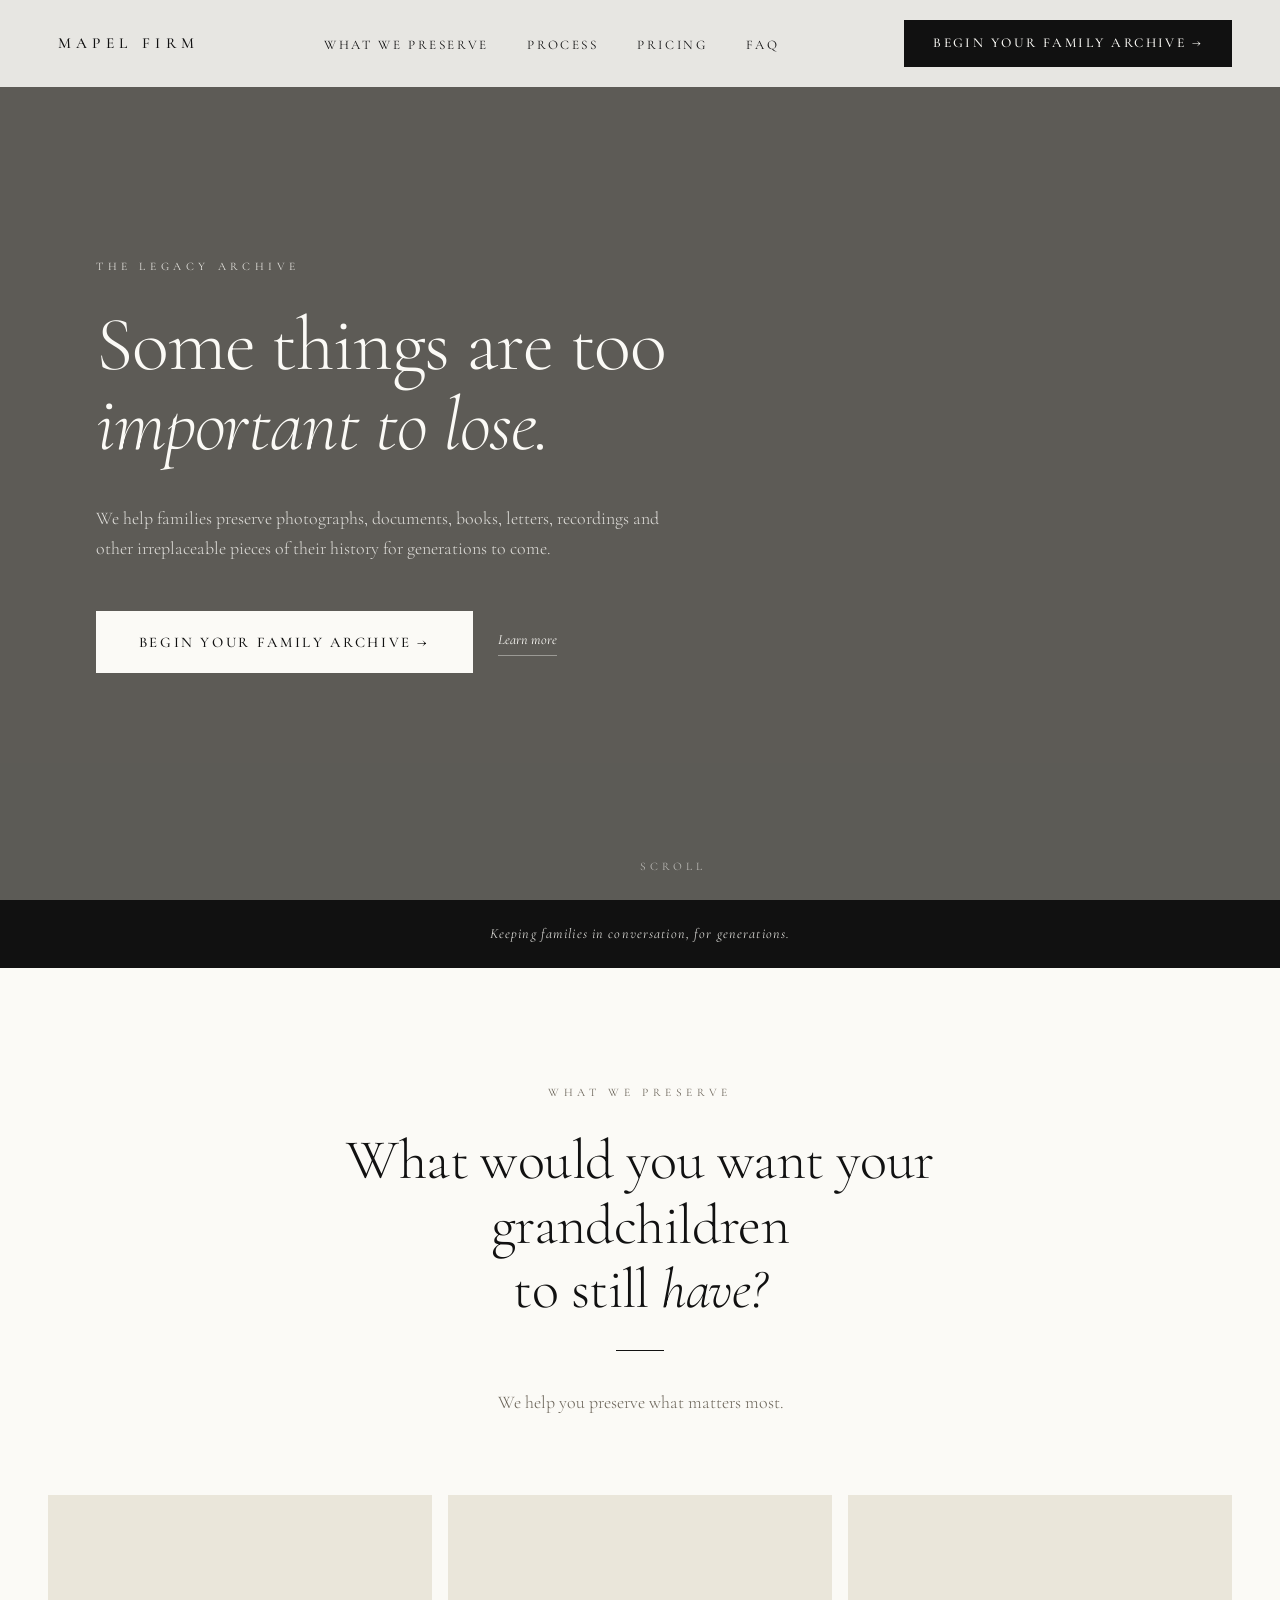
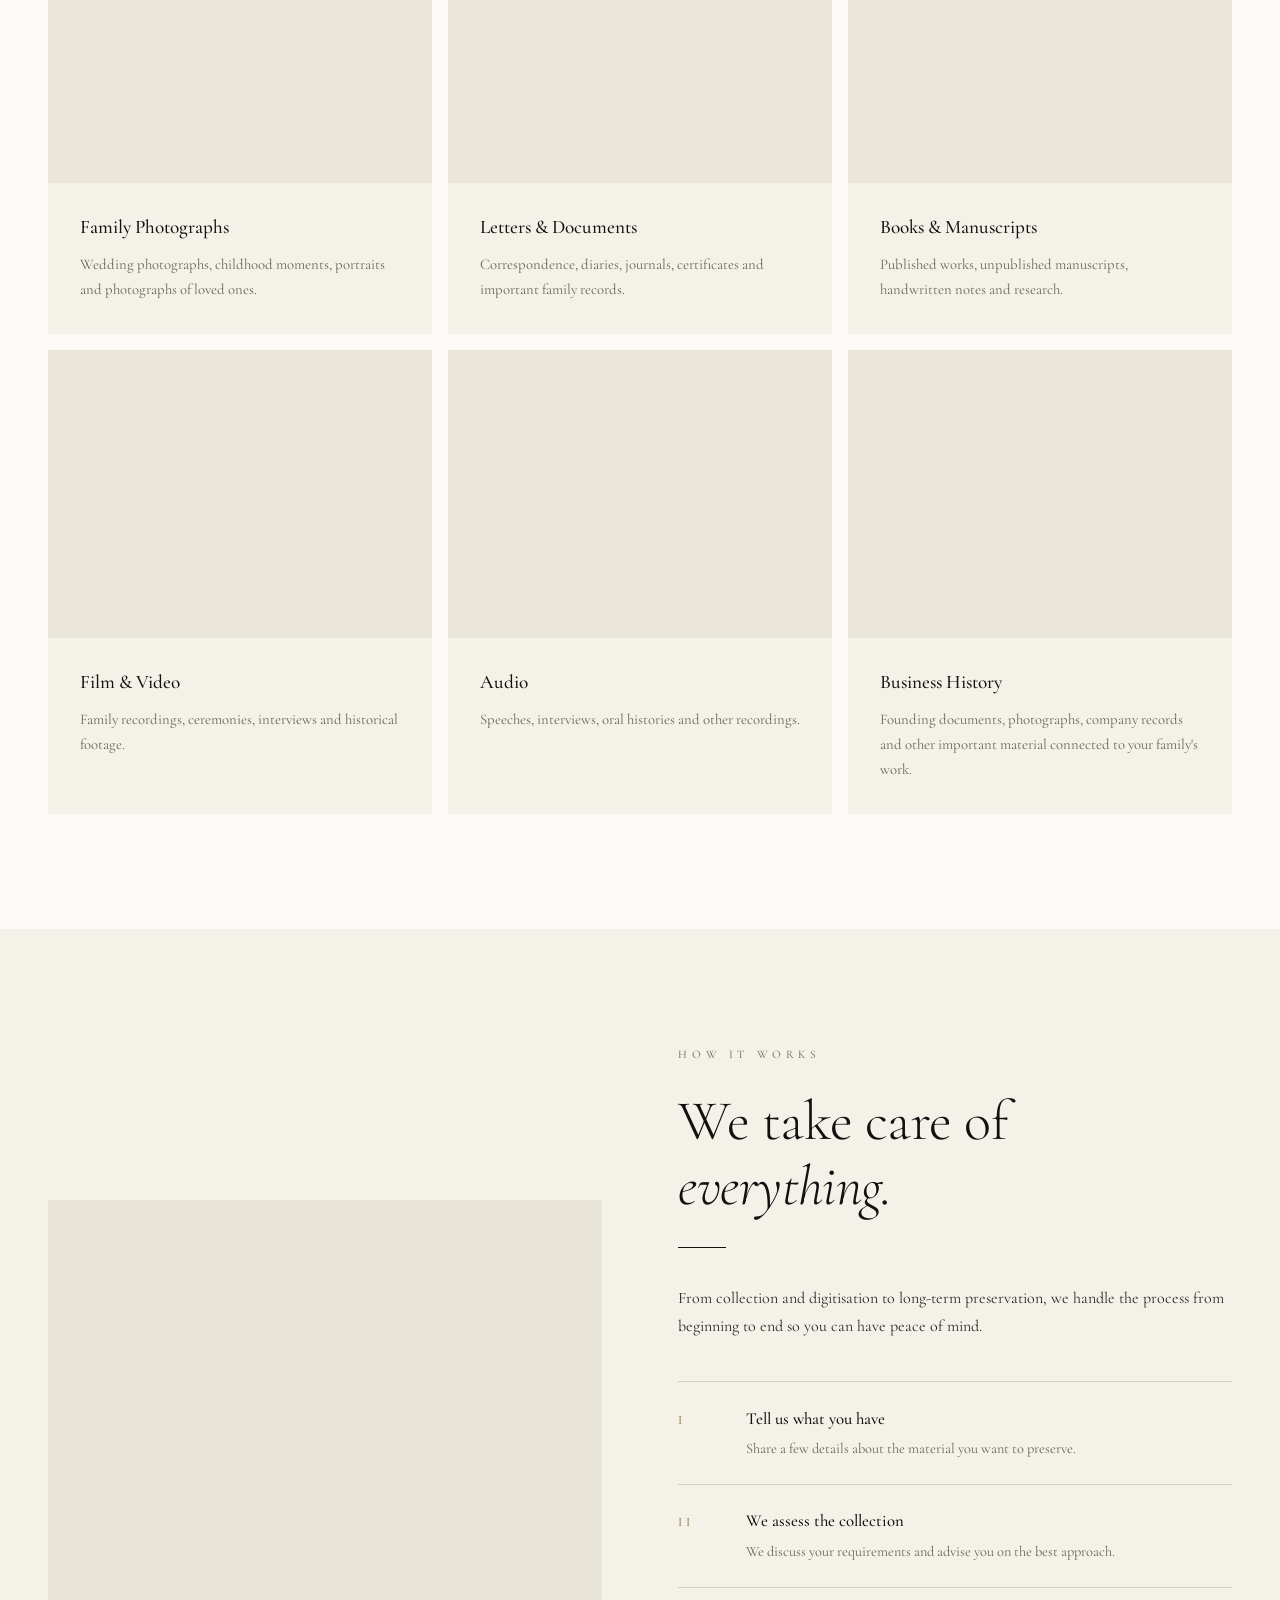
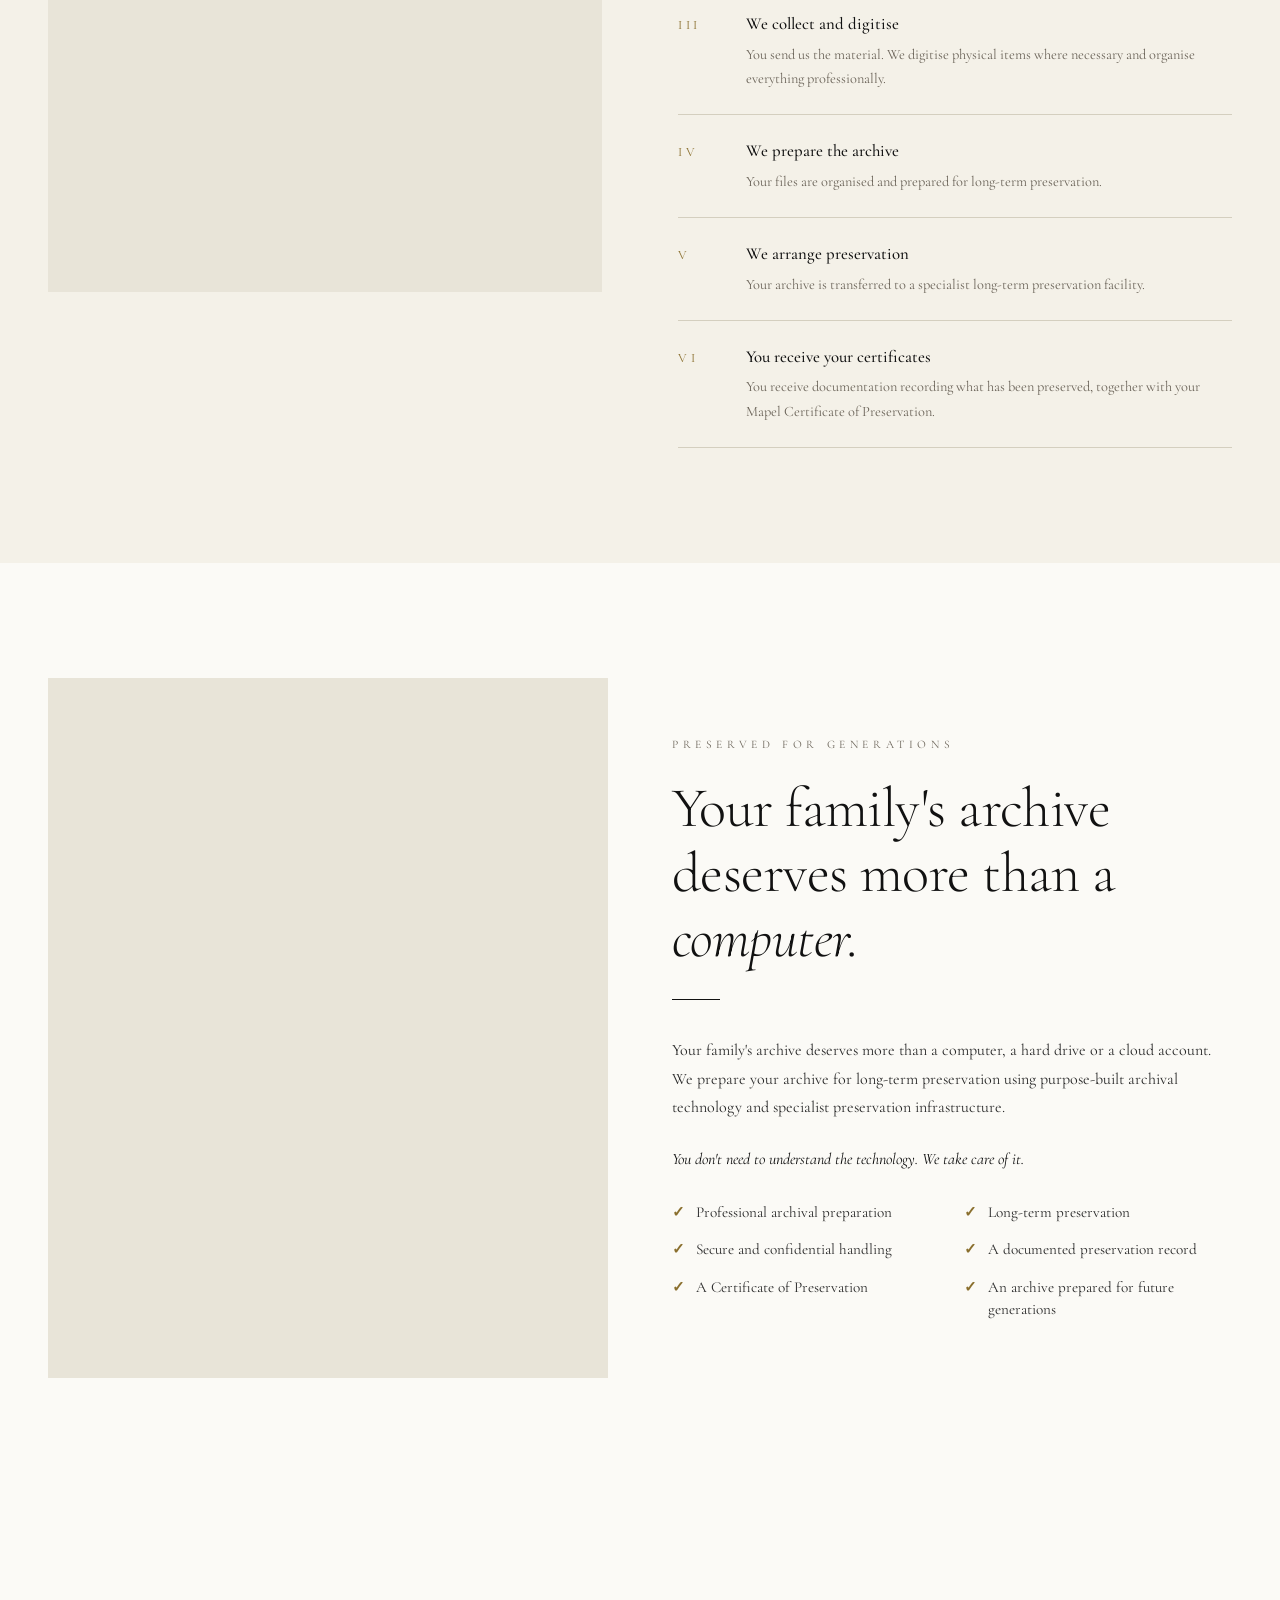
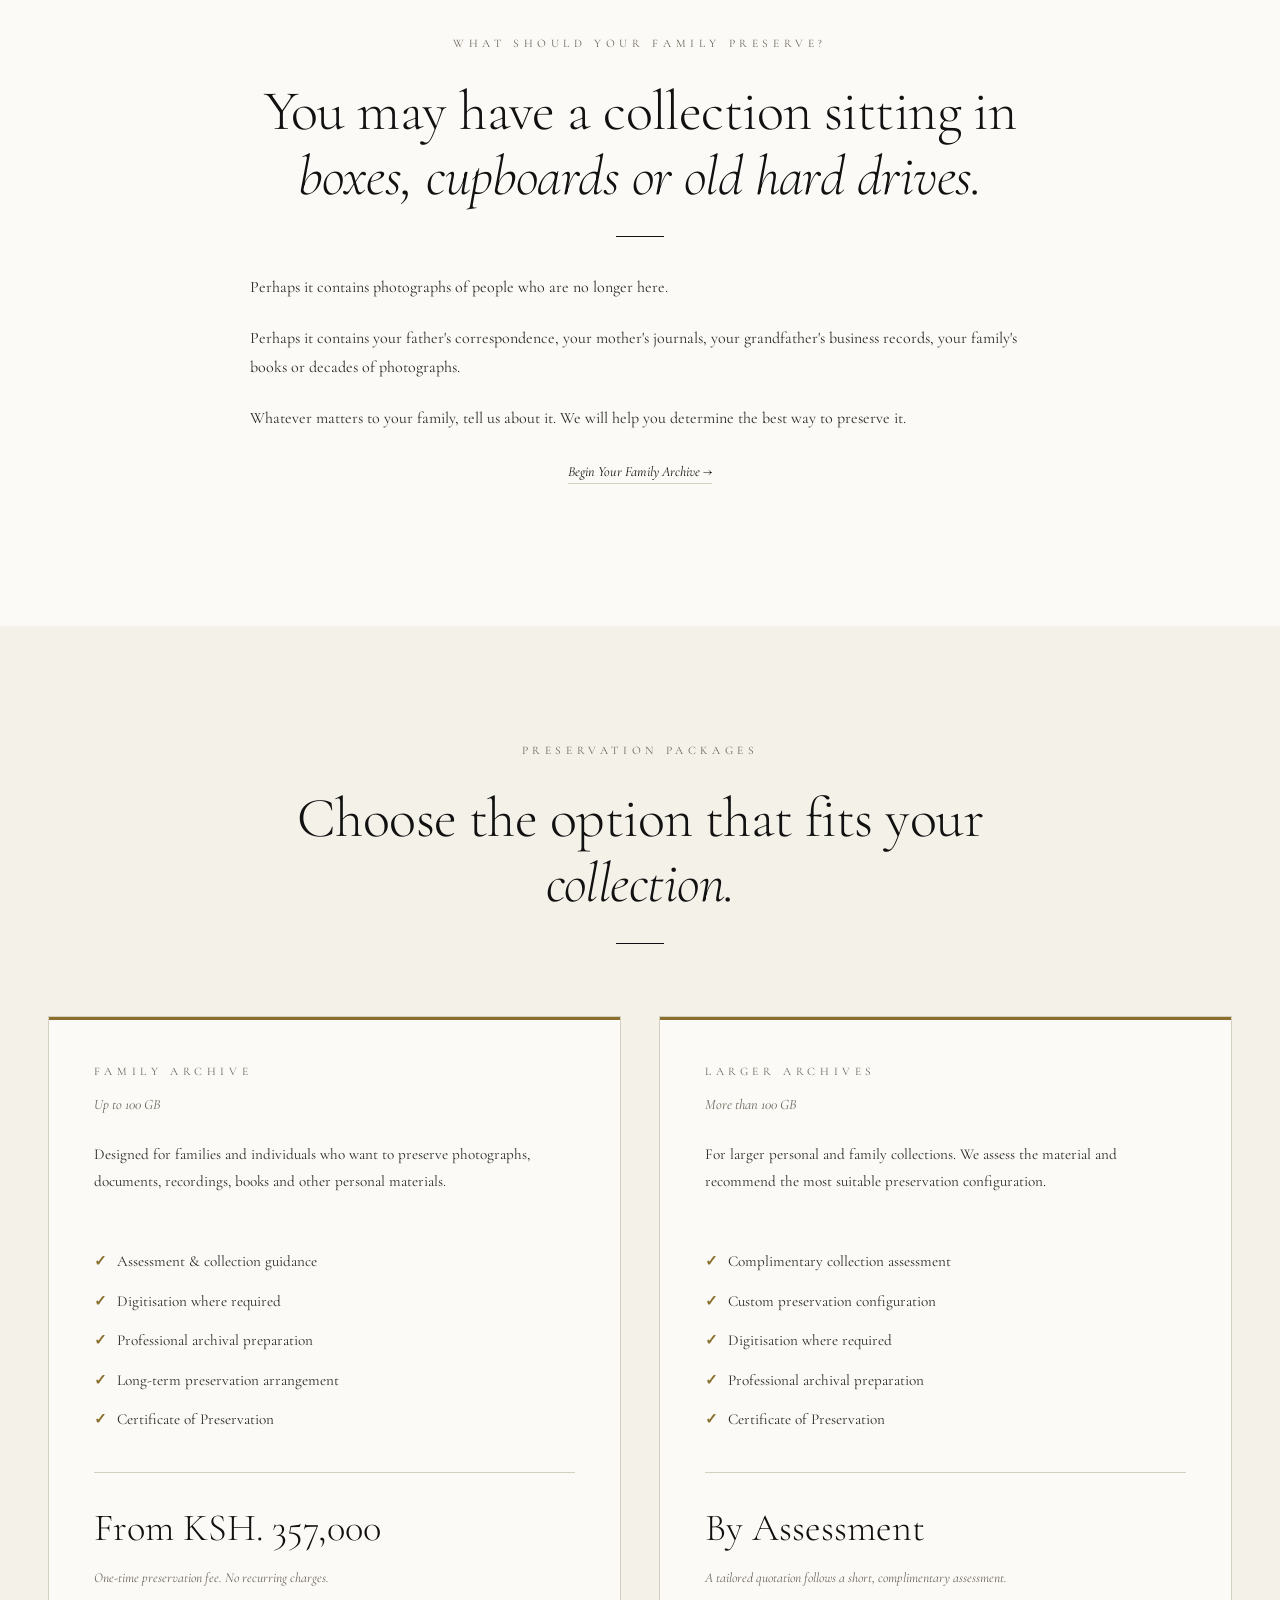
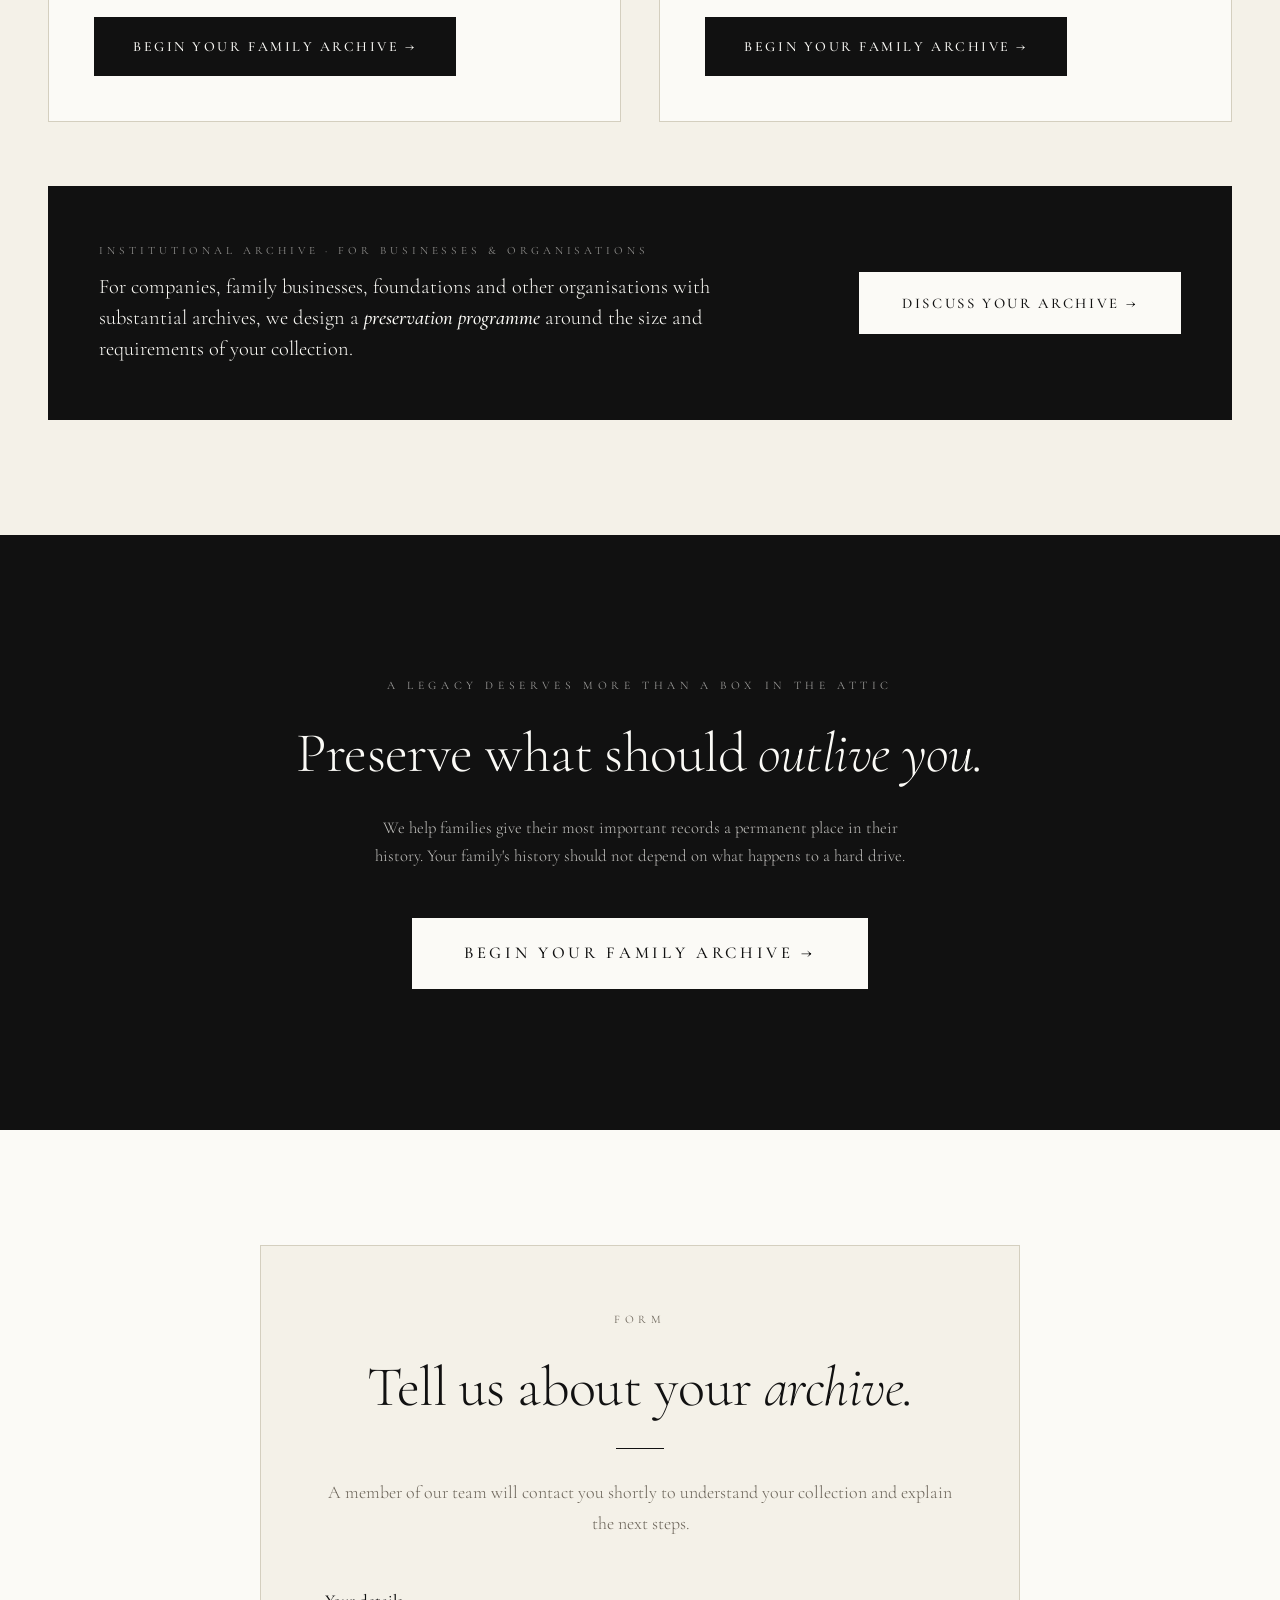
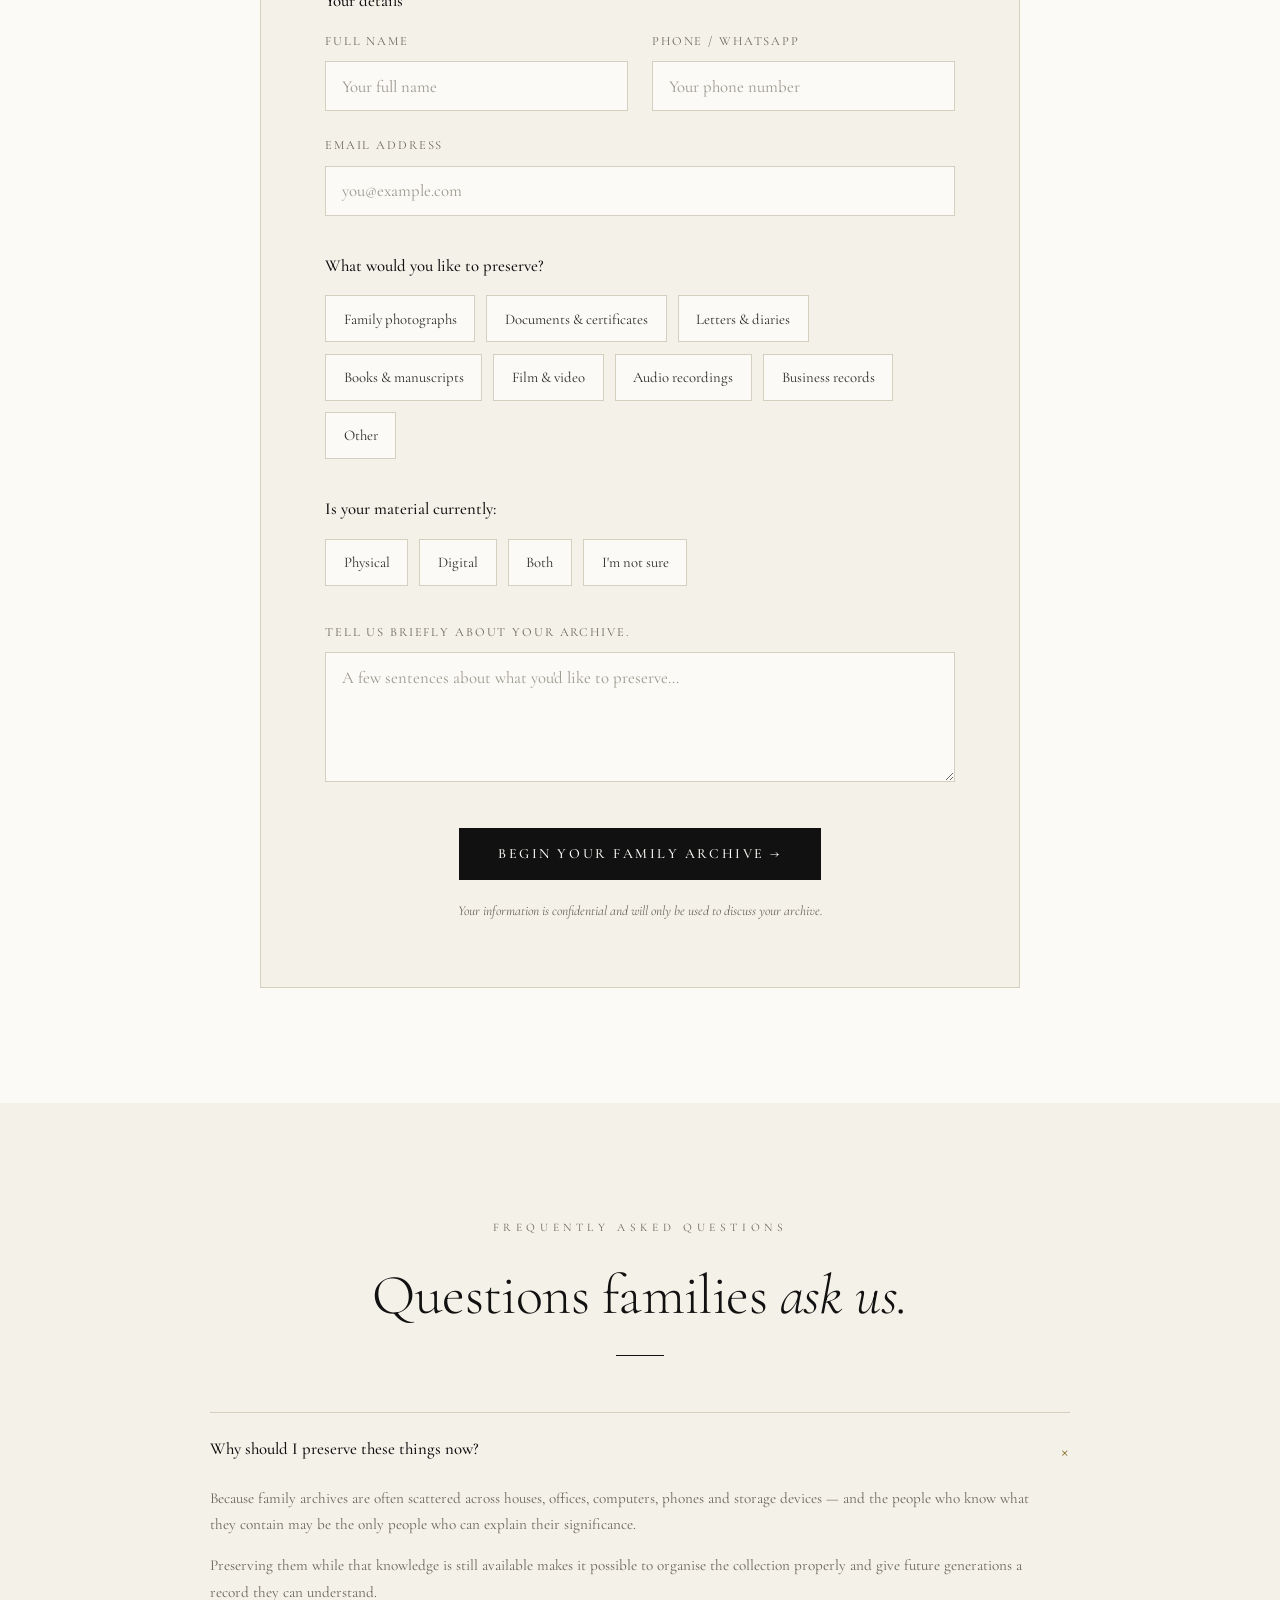
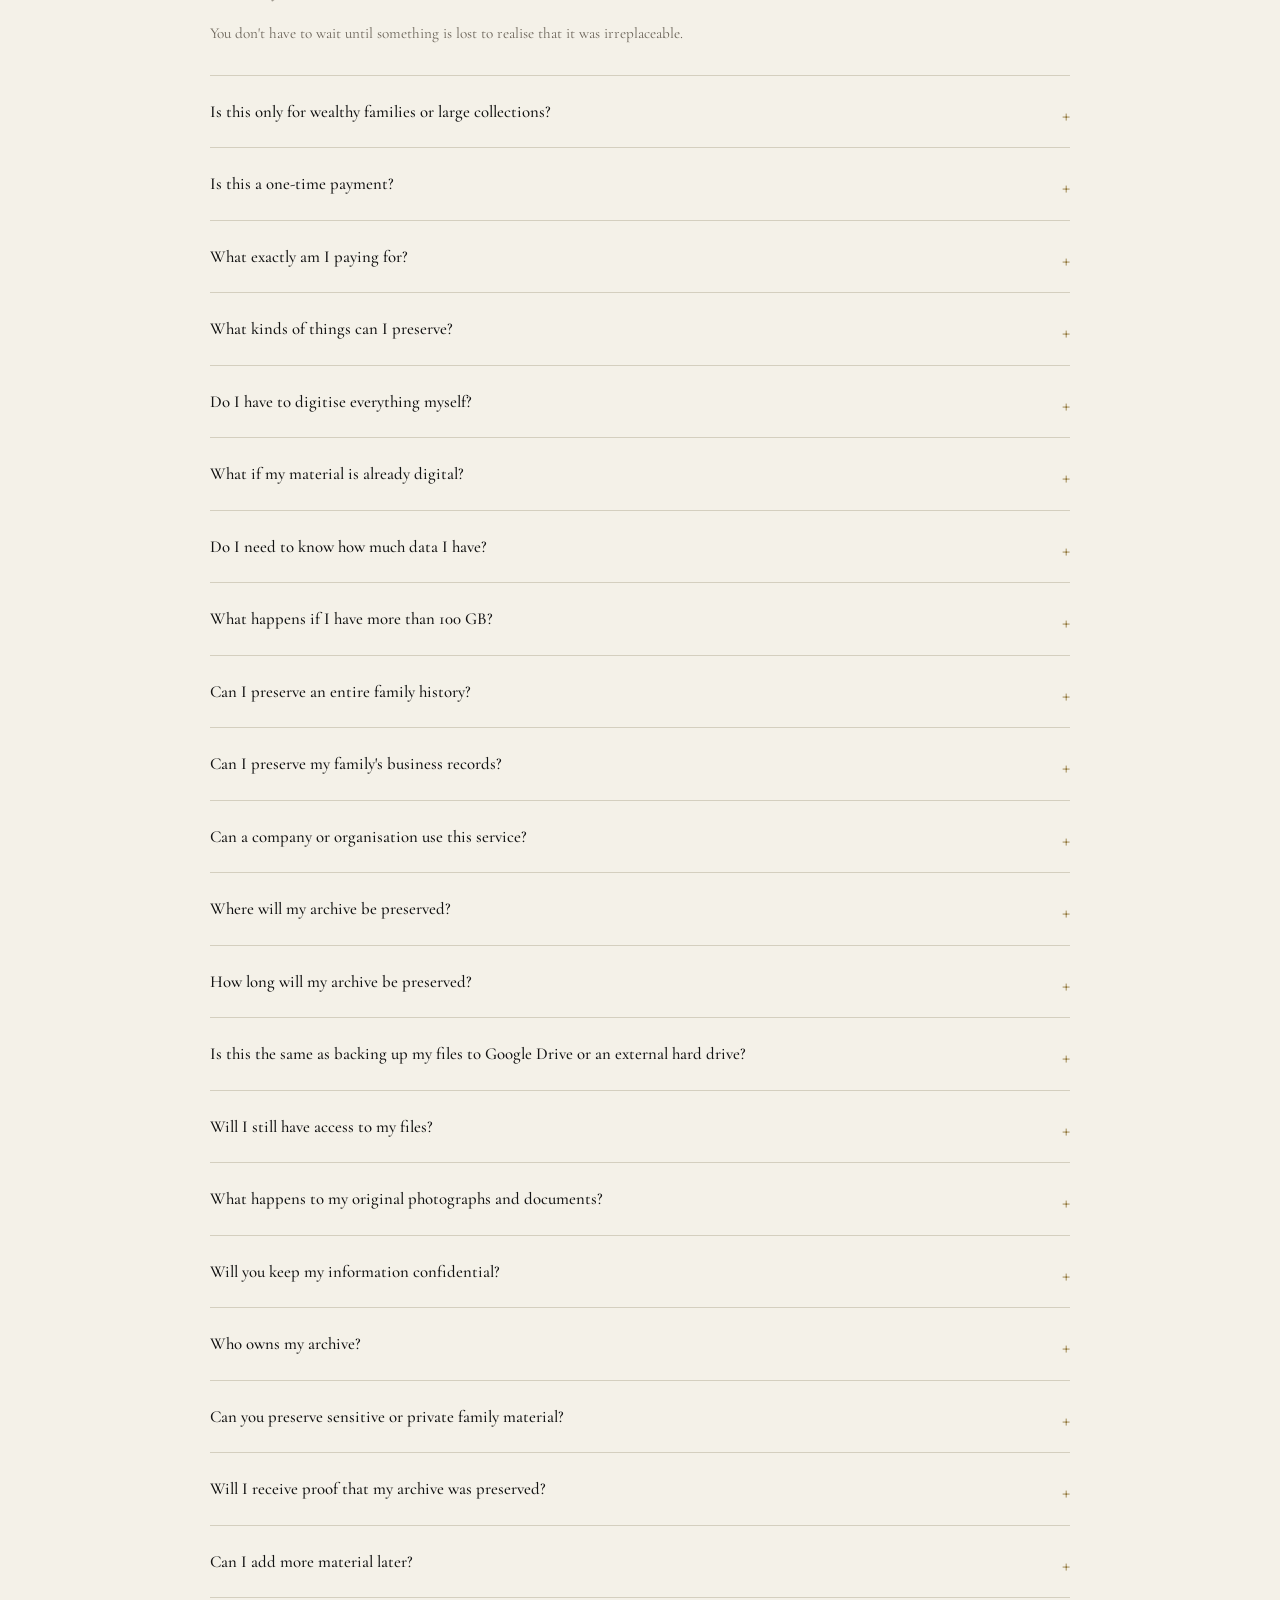
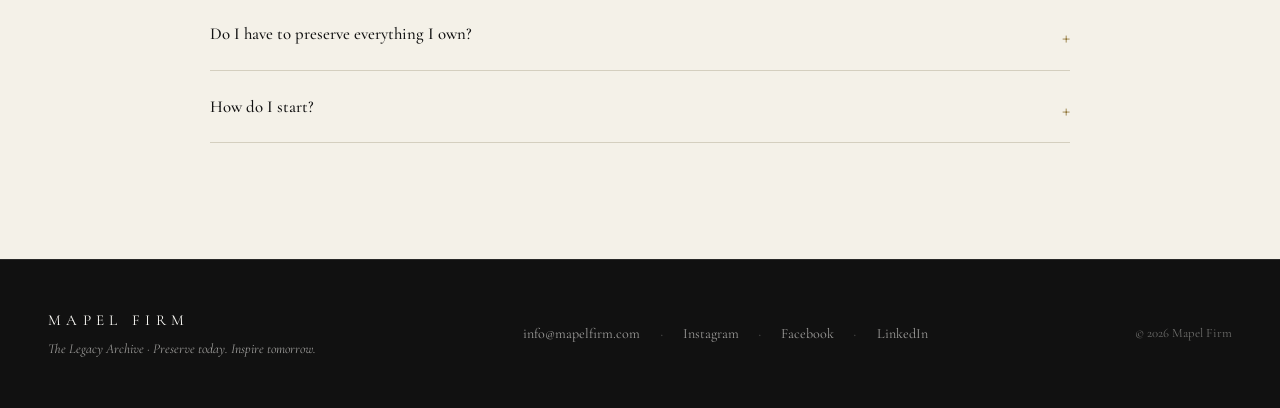
==== commit 4e93f7f8: "Unify CTA copy and switch pricing to KSH All CTA buttons (nav, hero, pricing cards, final CTA, form " ====
--- a/index.html
+++ b/index.html
@@ -24,7 +24,7 @@
     <li><a href="#pricing">Pricing</a></li>
     <li><a href="#faq">FAQ</a></li>
   </ul>
-  <a href="#form" class="nav-cta">Start Your Archive</a>
+  <a href="#form" class="nav-cta">Begin Your Family Archive →</a>
   <button class="nav-toggle" aria-label="Open menu" aria-expanded="false" aria-controls="mobileMenu">
     <span></span><span></span><span></span>
   </button>
@@ -37,7 +37,7 @@
     <li><a href="#process">Process</a></li>
     <li><a href="#pricing">Pricing</a></li>
     <li><a href="#faq">FAQ</a></li>
-    <li><a href="#form" class="mobile-cta">Start Your Archive</a></li>
+    <li><a href="#form" class="mobile-cta">Begin Your Family Archive →</a></li>
   </ul>
 </div>
 
@@ -54,7 +54,7 @@
       We help families preserve photographs, documents, books, letters, recordings and other irreplaceable pieces of their history for generations to come.
     </p>
     <div class="hero-actions">
-      <a href="#form" class="btn-primary">Tell Us What You Want to Preserve</a>
+      <a href="#form" class="btn-primary">Begin Your Family Archive →</a>
       <a href="#what-to-preserve" class="btn-secondary">Learn more</a>
     </div>
   </div>
@@ -247,10 +247,10 @@
           <li>Certificate of Preservation</li>
         </ul>
         <div class="price-row">
-          <span class="price-value">From $995</span>
+          <span class="price-value">From KSH. 357,000</span>
         </div>
         <p class="price-note">One-time preservation fee. No recurring charges.</p>
-        <a href="#form" class="btn-dark pricing-cta">Request a Consultation</a>
+        <a href="#form" class="btn-dark pricing-cta">Begin Your Family Archive →</a>
       </div>
 
       <div class="pricing-card">
@@ -268,7 +268,7 @@
           <span class="price-value">By Assessment</span>
         </div>
         <p class="price-note">A tailored quotation follows a short, complimentary assessment.</p>
-        <a href="#form" class="btn-dark pricing-cta">Request an Assessment</a>
+        <a href="#form" class="btn-dark pricing-cta">Begin Your Family Archive →</a>
       </div>
     </div>
 
@@ -277,7 +277,7 @@
         <span class="label">Institutional Archive · For Businesses &amp; Organisations</span>
         <p class="text">For companies, family businesses, foundations and other organisations with substantial archives, we design a <strong>preservation programme</strong> around the size and requirements of your collection.</p>
       </div>
-      <a href="#form" class="btn-primary">Discuss Your Archive</a>
+      <a href="#form" class="btn-primary">Discuss Your Archive →</a>
     </div>
   </div>
 </section>
@@ -289,7 +289,7 @@
     <p class="eyebrow">A Legacy Deserves More Than a Box in the Attic</p>
     <h2 class="title">Preserve what should <em>outlive you.</em></h2>
     <p class="sub">We help families give their most important records a permanent place in their history. Your family's history should not depend on what happens to a hard drive.</p>
-    <a href="#form" class="btn-primary cta-final-btn">Begin Your Family Archive</a>
+    <a href="#form" class="btn-primary cta-final-btn">Begin Your Family Archive →</a>
   </div>
 </section>
 
@@ -356,7 +356,7 @@
         </div>
 
         <div class="form-submit-row">
-          <button type="submit" class="btn-dark">Request a Preservation Consultation</button>
+          <button type="submit" class="btn-dark">Begin Your Family Archive →</button>
         </div>
         <p class="form-status" id="formStatus"></p>
         <p class="form-note">Your information is confidential and will only be used to discuss your archive.</p>
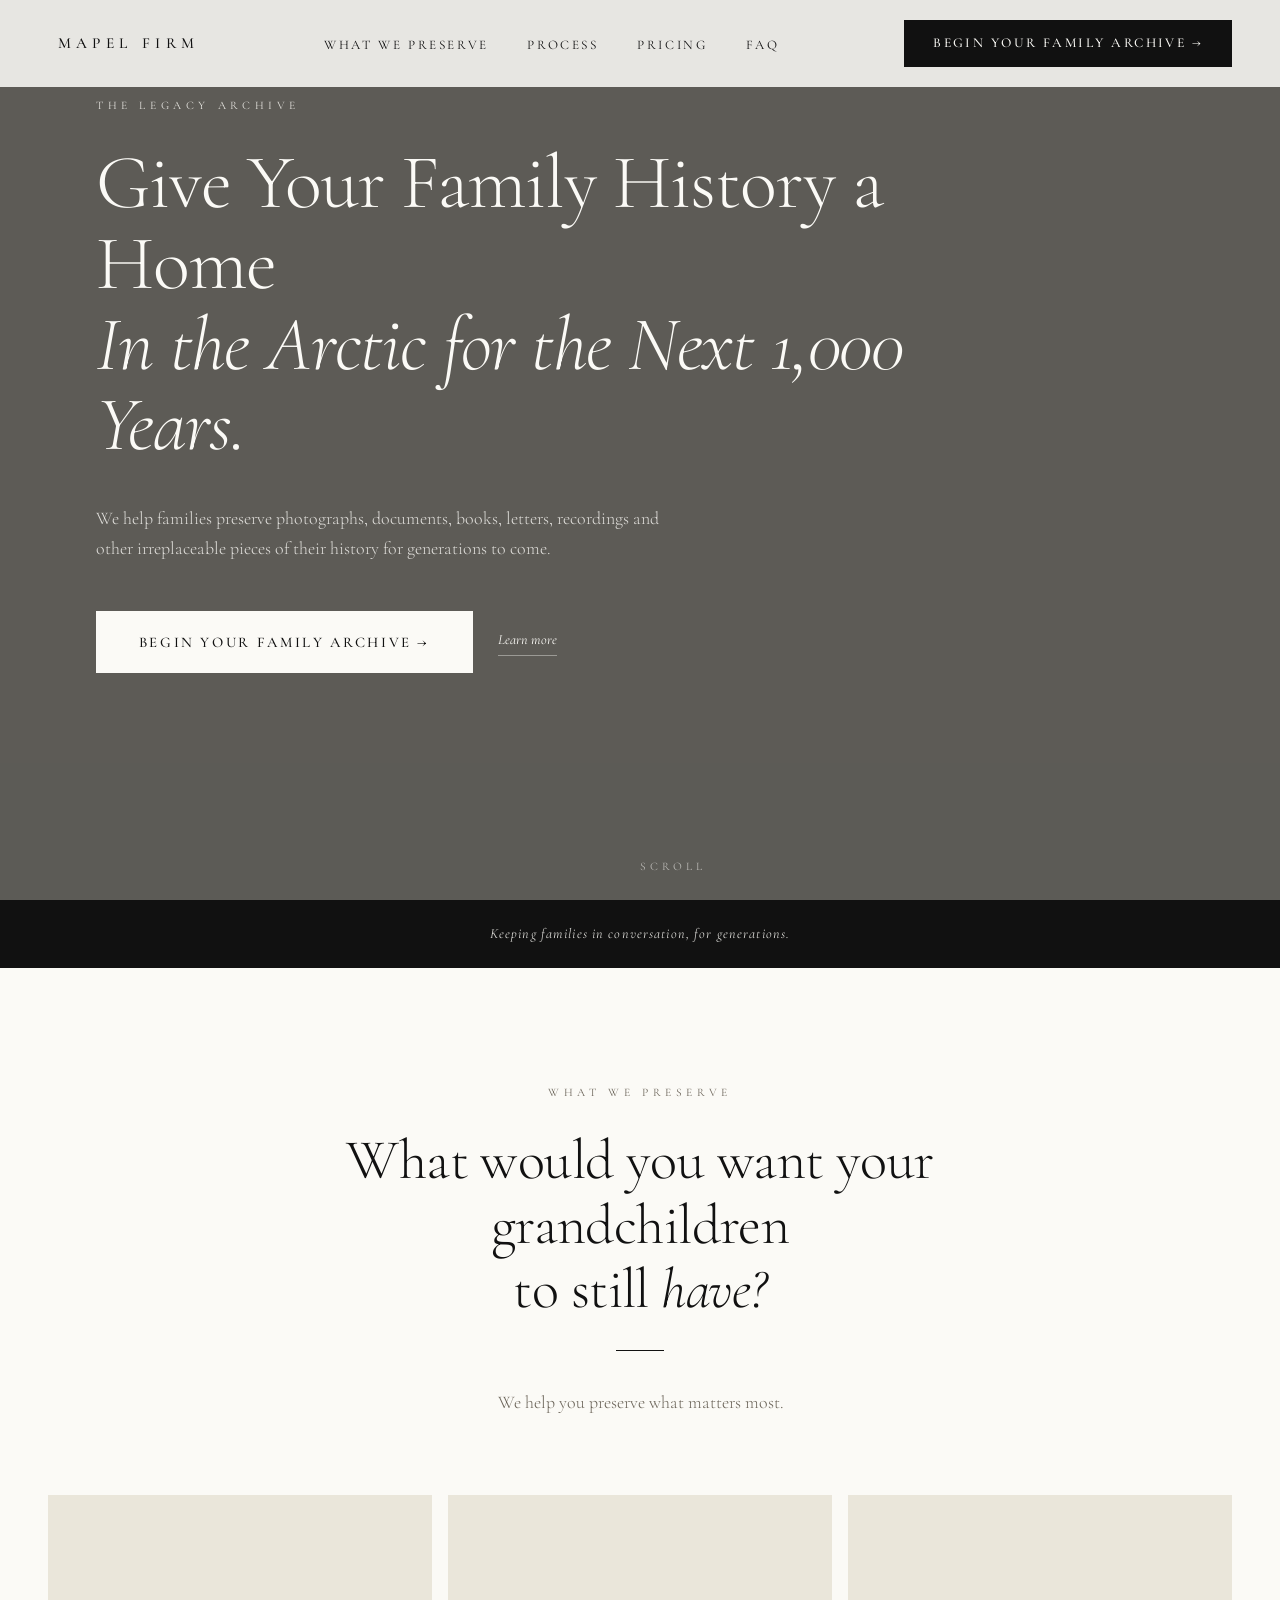
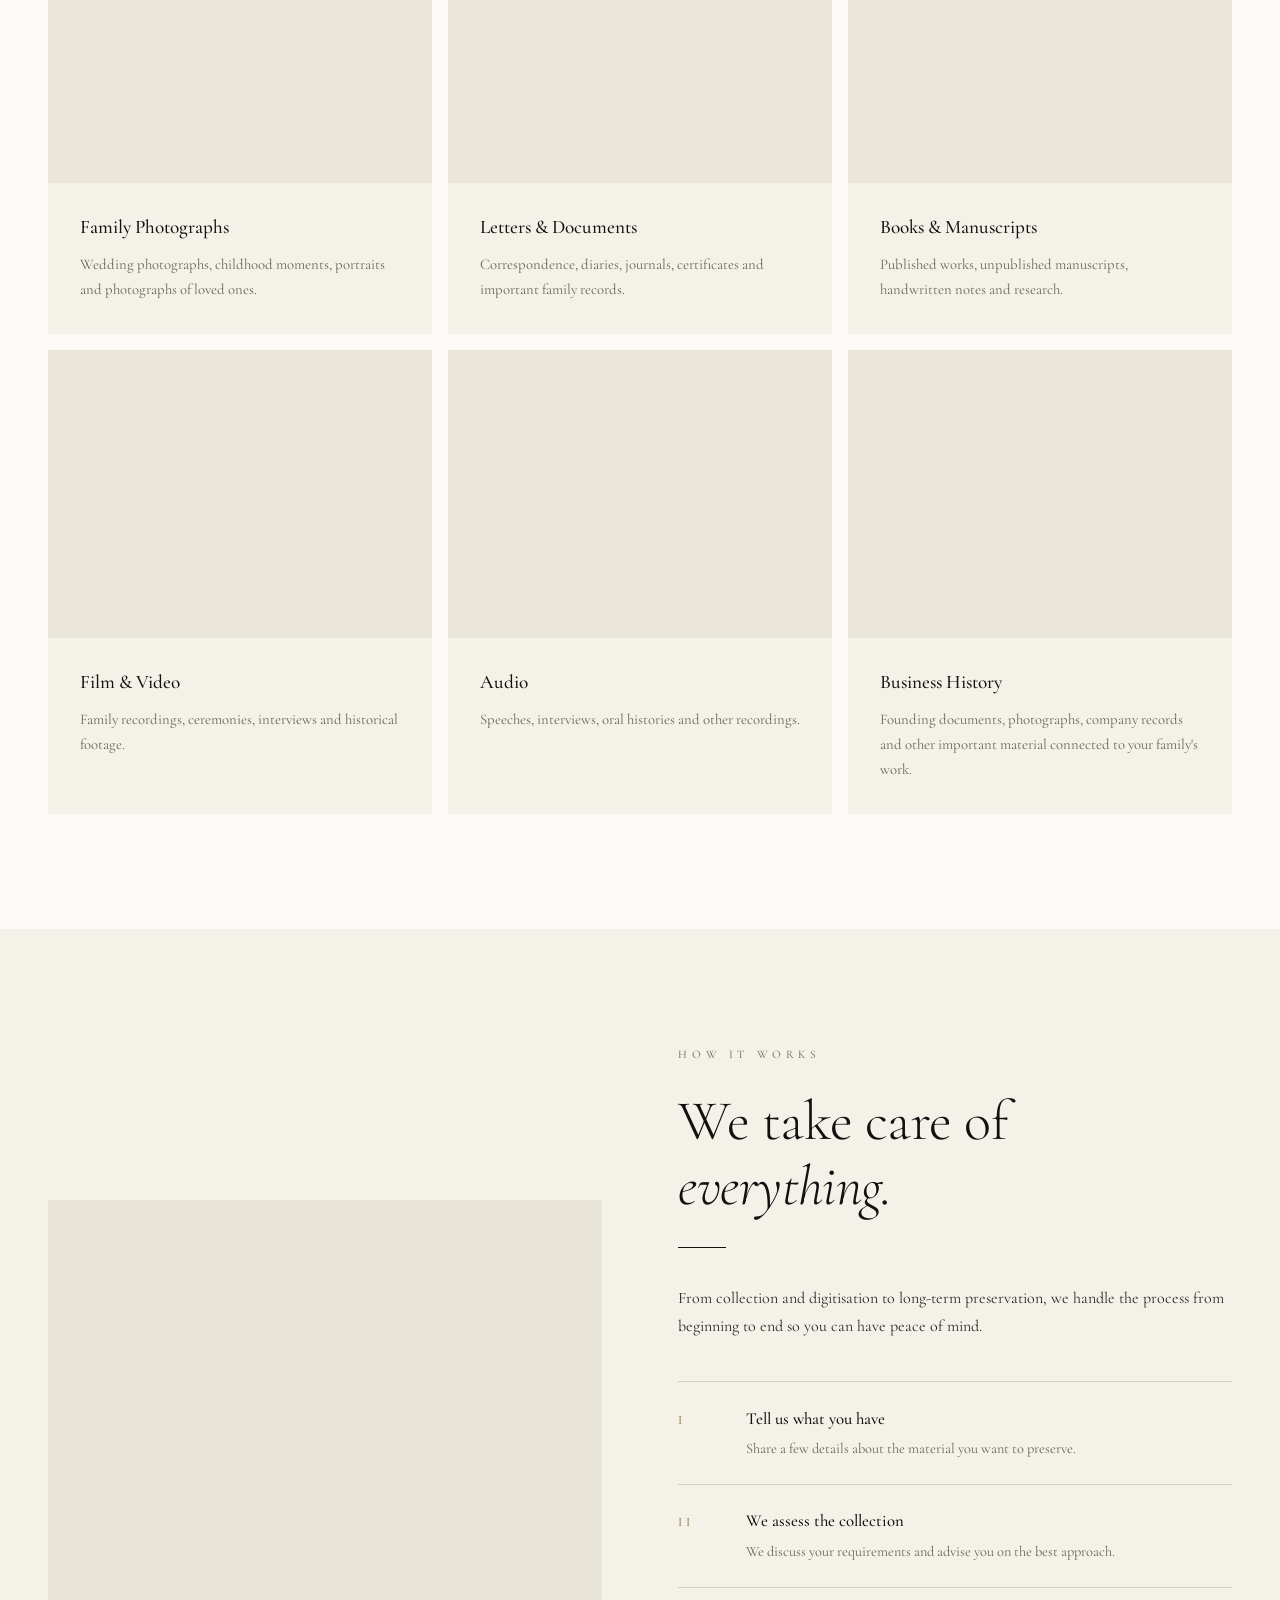
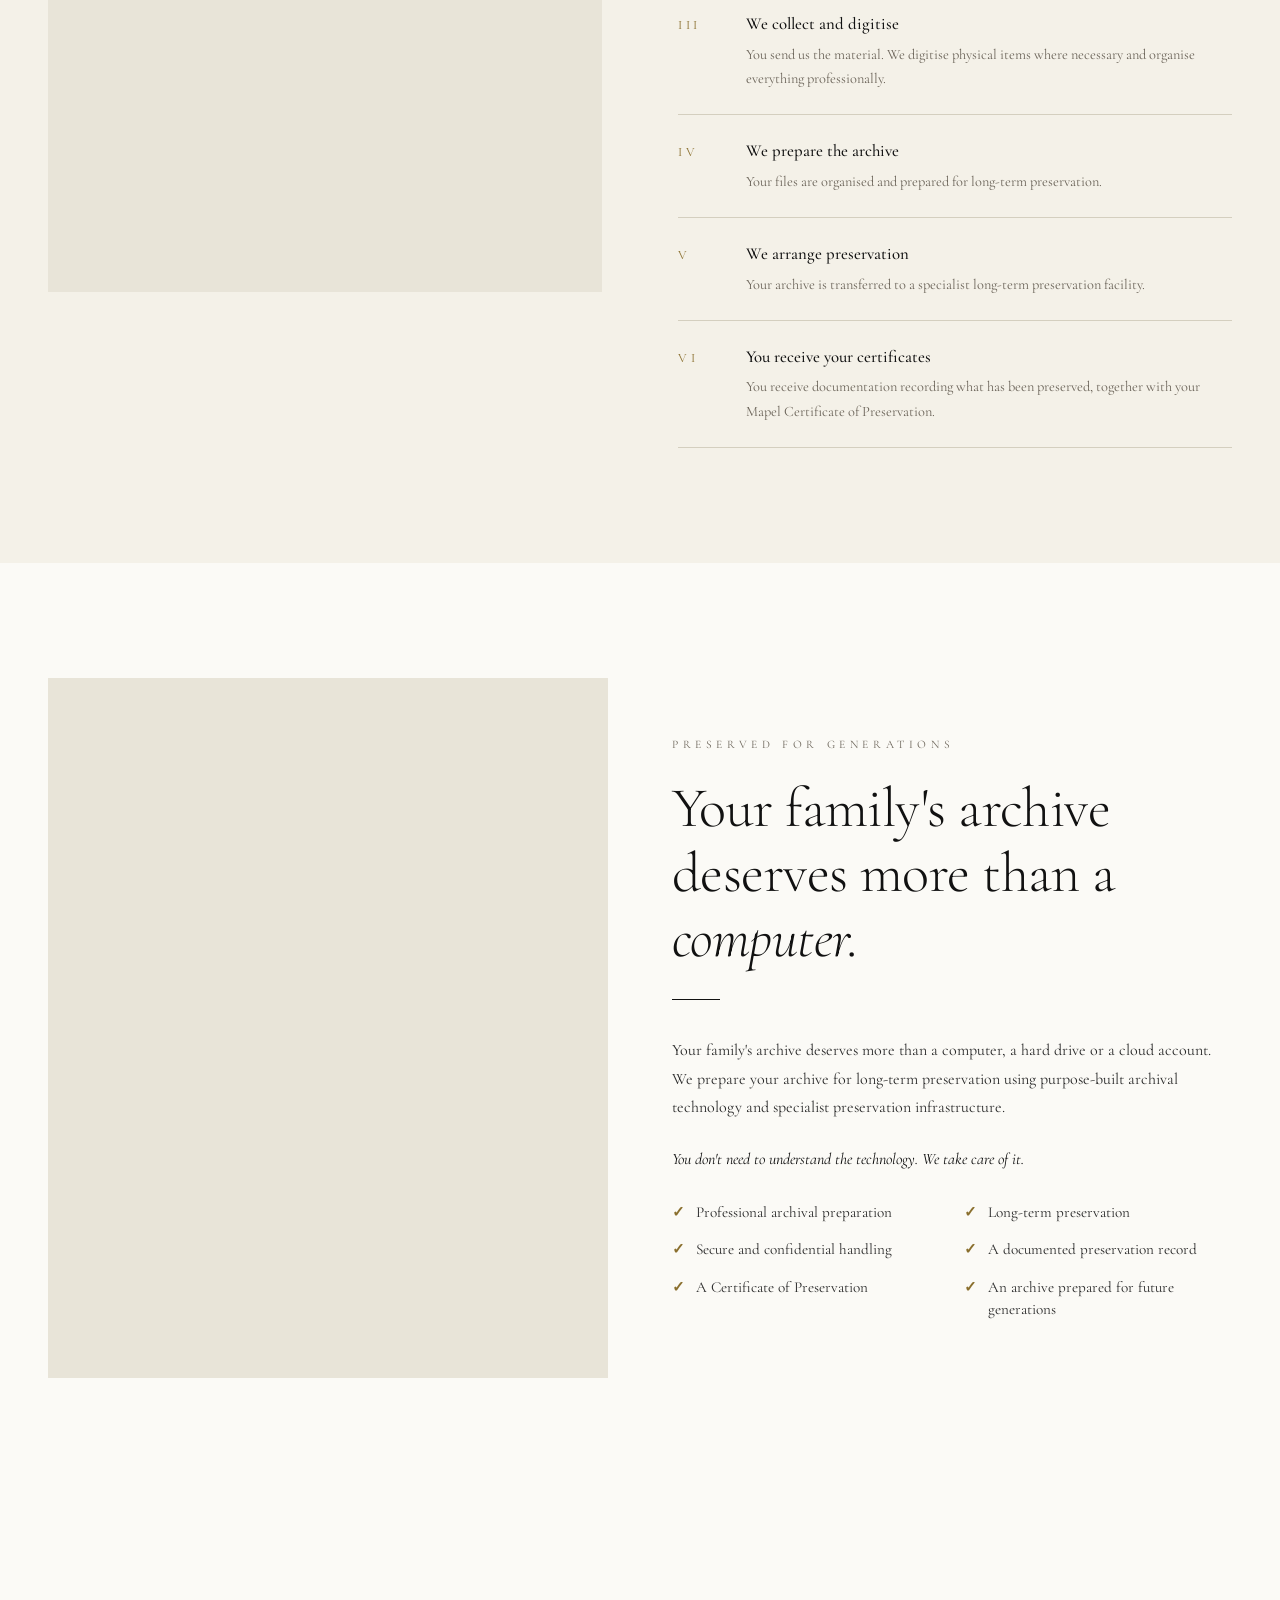
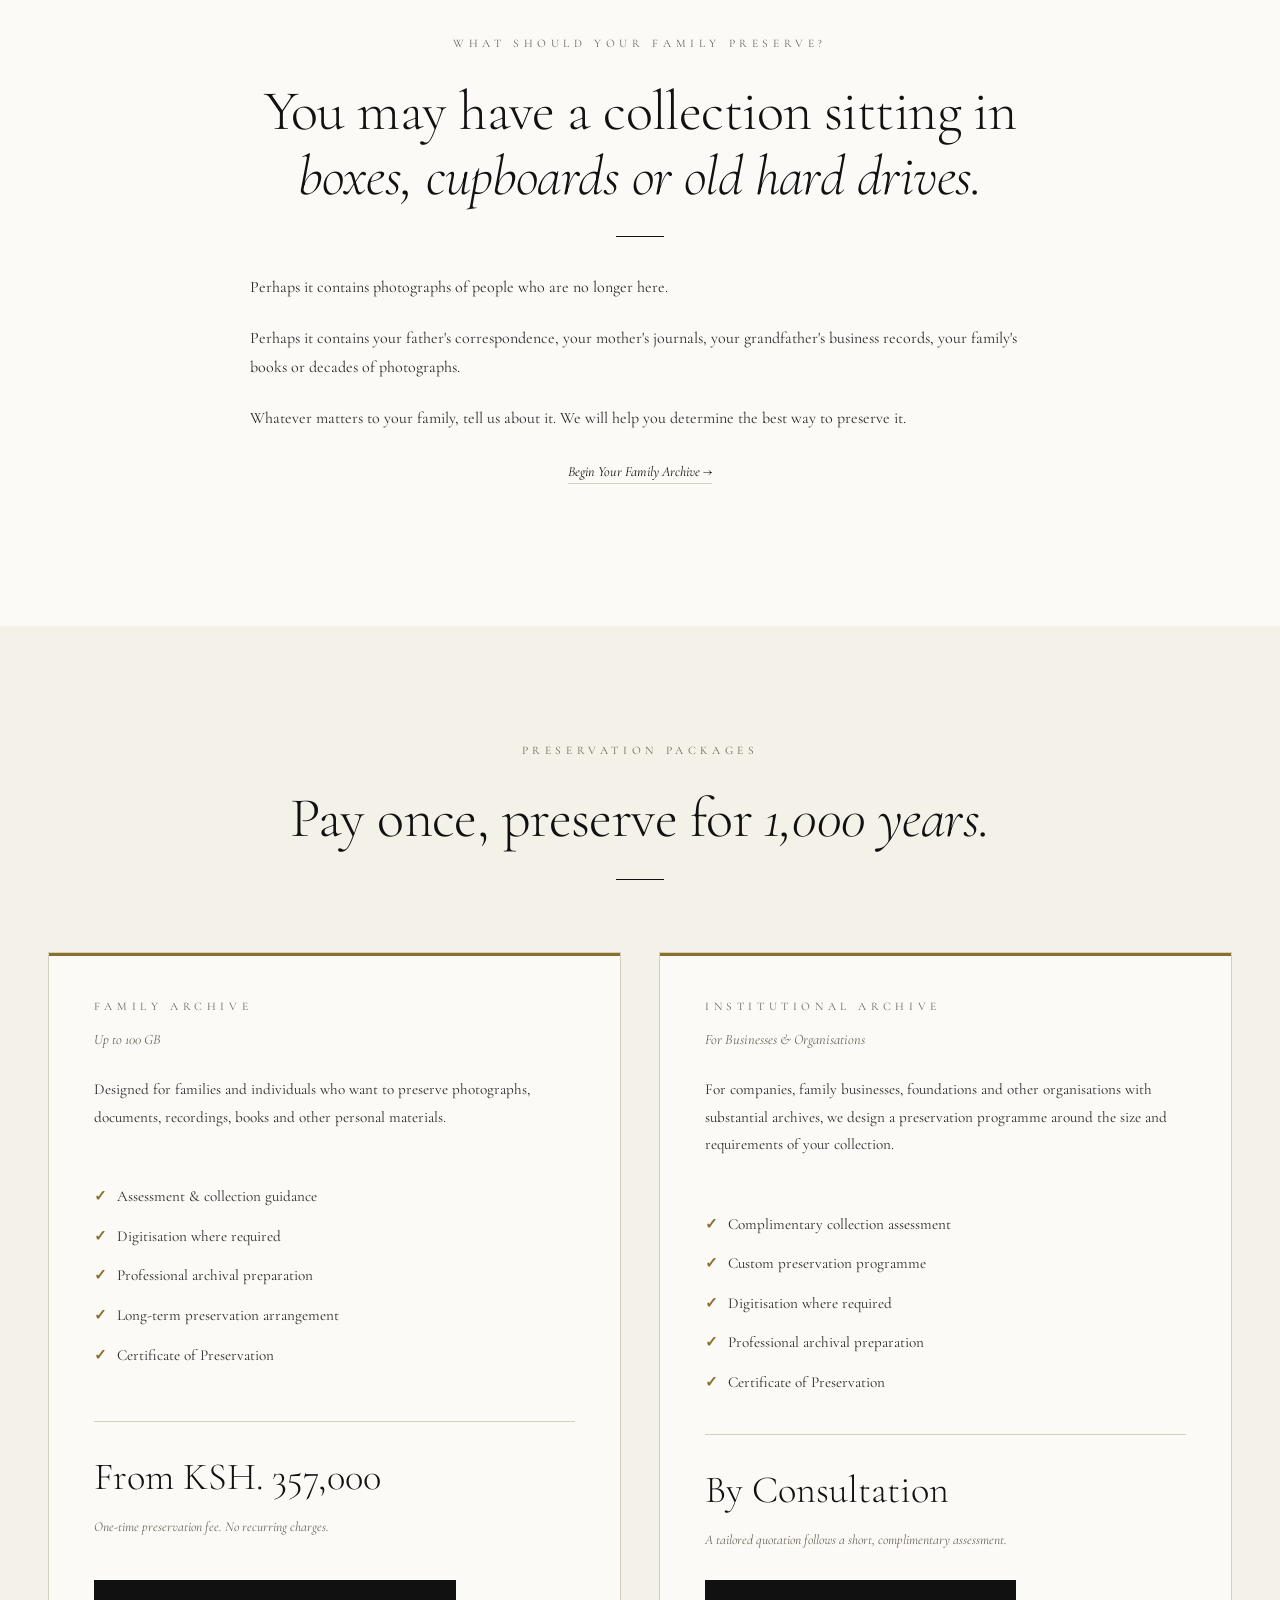
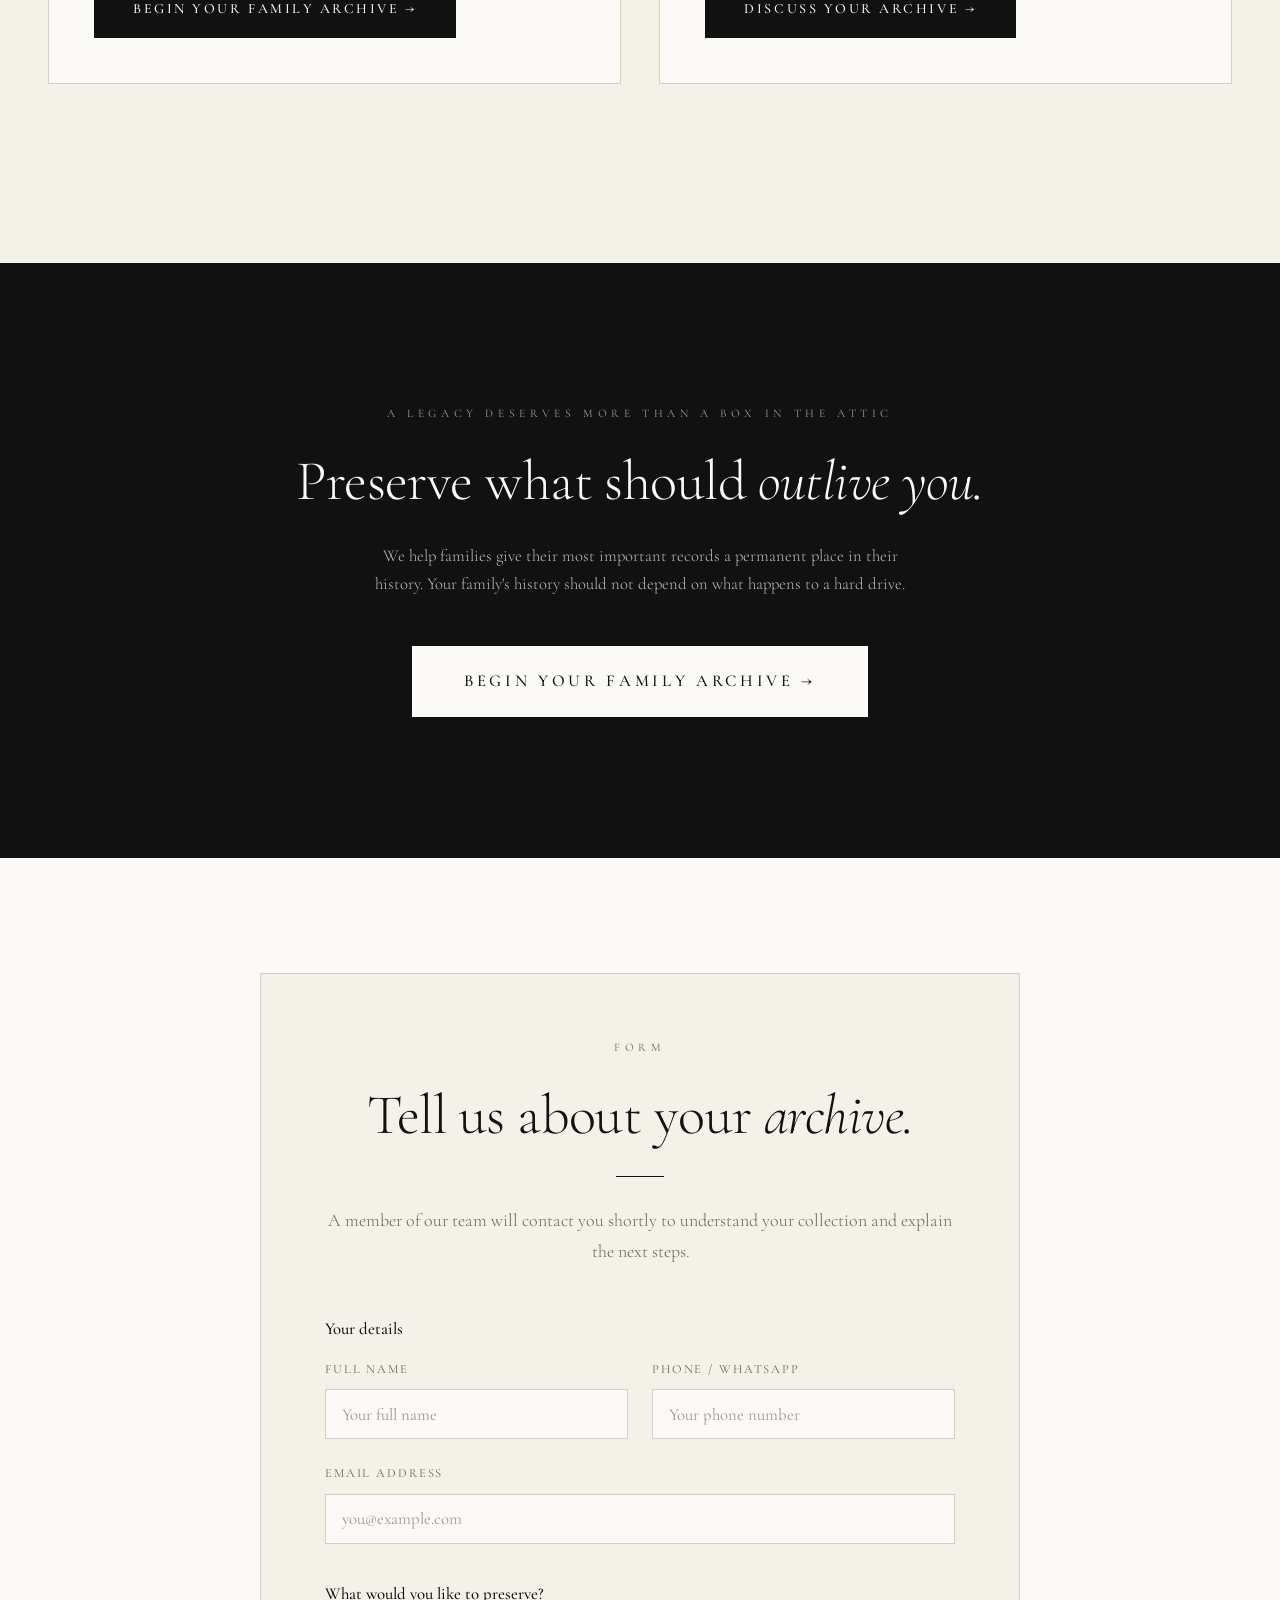
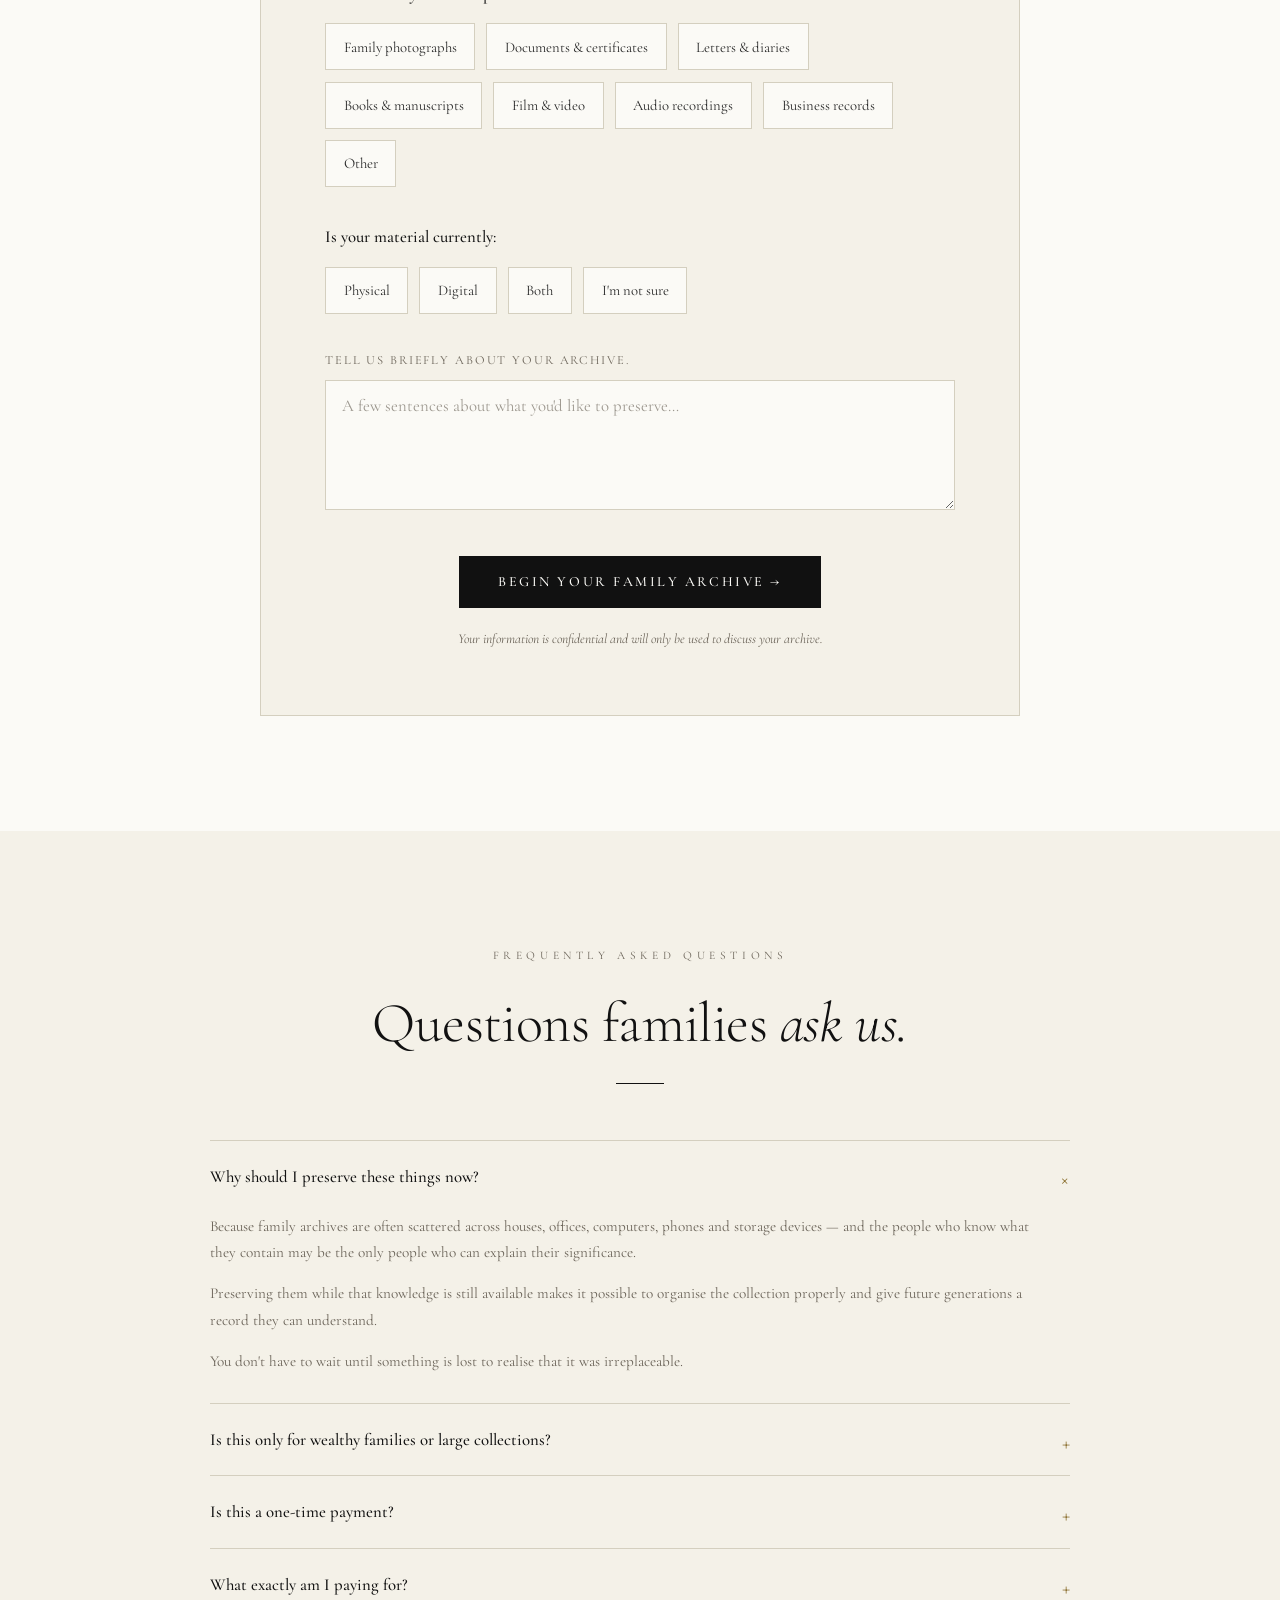
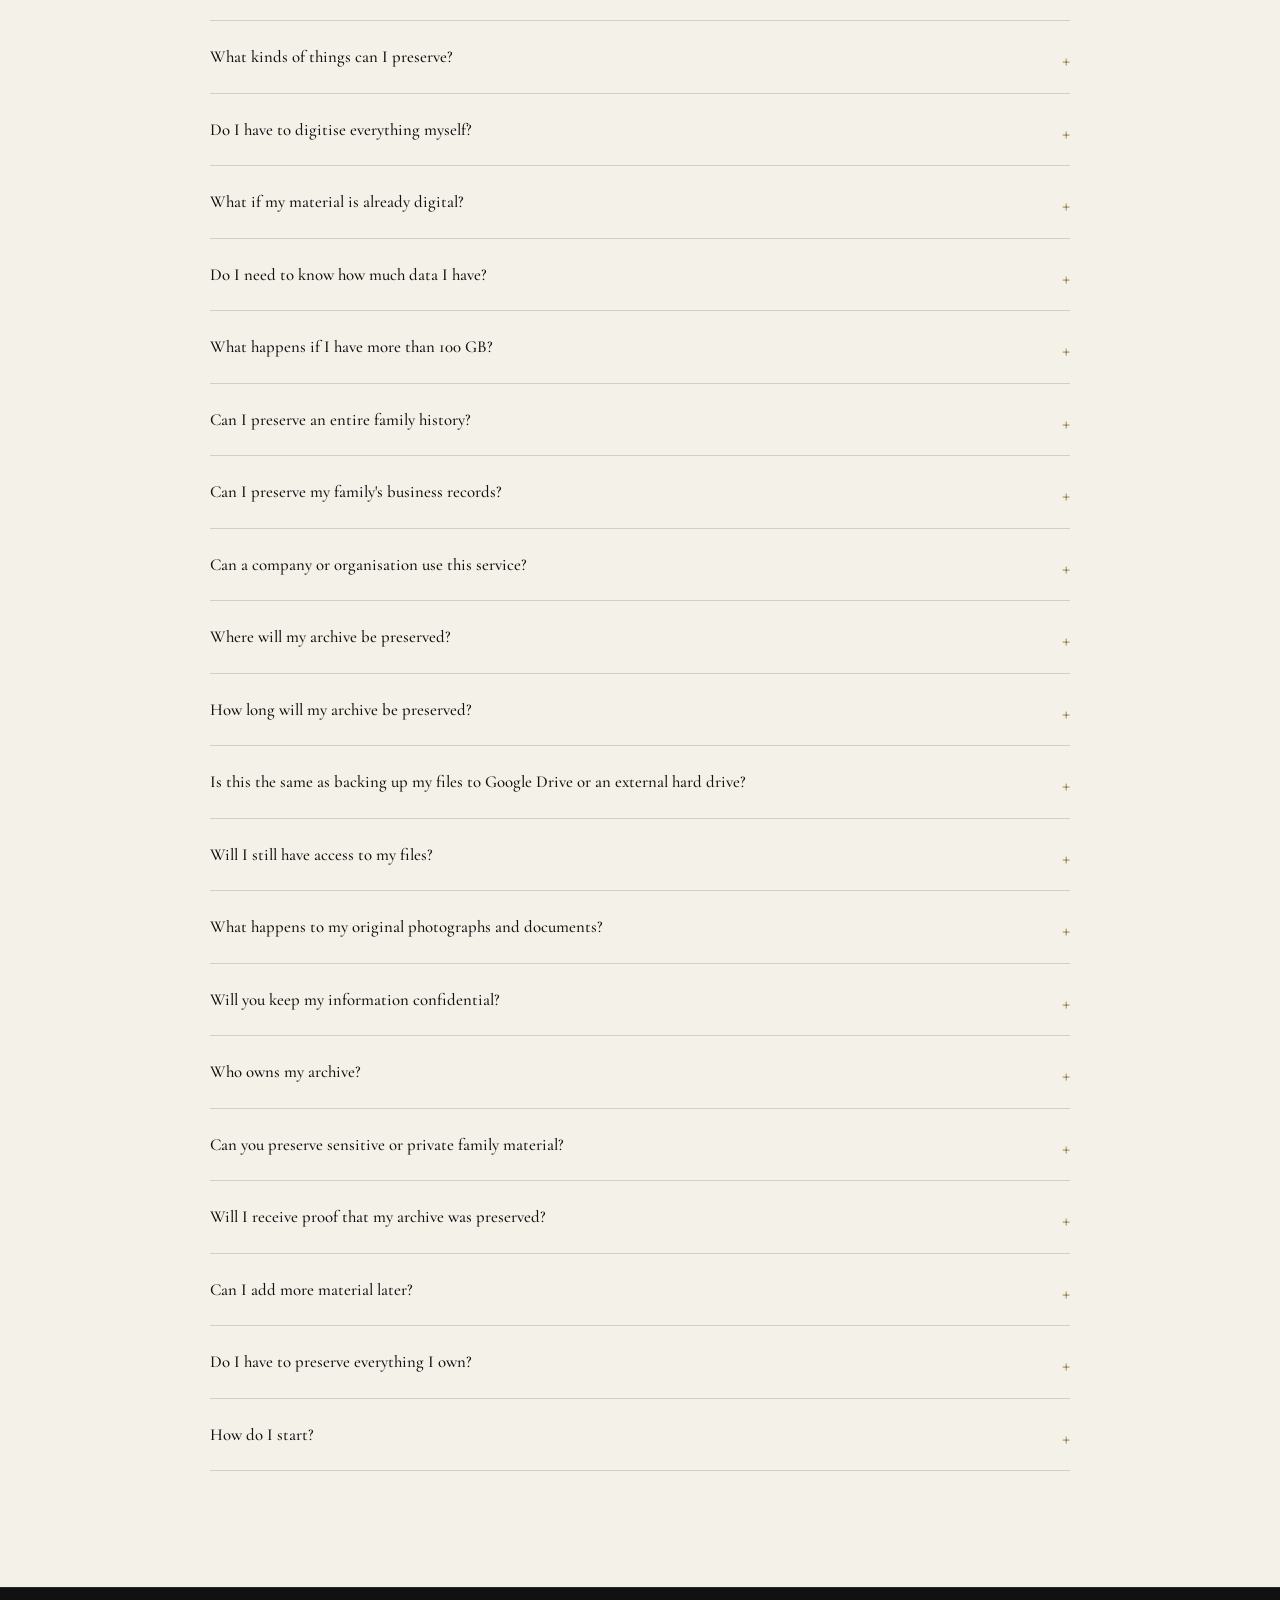
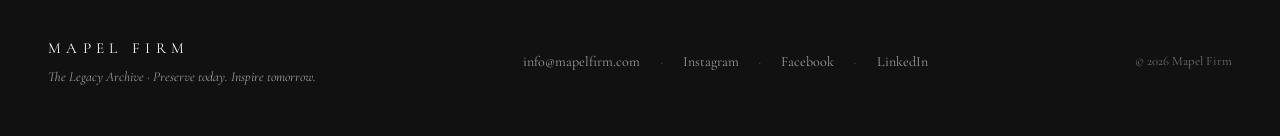
==== commit 1a62aa16: "Update hero/pricing copy and drop the Larger Archives package - Hero headline: "Give Your Family His" ====
--- a/index.html
+++ b/index.html
@@ -47,8 +47,8 @@
   <div class="hero-inner">
     <p class="hero-eyebrow">The Legacy Archive</p>
     <h1 class="hero-title">
-      Some things are too<br>
-      <em>important to lose.</em>
+      Give Your Family History a Home<br>
+      <em>In the Arctic for the Next 1,000 Years.</em>
     </h1>
     <p class="hero-sub">
       We help families preserve photographs, documents, books, letters, recordings and other irreplaceable pieces of their history for generations to come.
@@ -230,7 +230,7 @@
   <div class="section-inner">
     <div class="pricing-intro">
       <p class="eyebrow">Preservation Packages</p>
-      <h2 class="title">Choose the option that fits your <em>collection.</em></h2>
+      <h2 class="title">Pay once, preserve for <em>1,000 years.</em></h2>
       <div class="rule"></div>
     </div>
 
@@ -254,30 +254,22 @@
       </div>
 
       <div class="pricing-card">
-        <p class="eyebrow">Larger Archives</p>
-        <p class="pricing-capacity">More than 100 GB</p>
-        <p class="body-text">For larger personal and family collections. We assess the material and recommend the most suitable preservation configuration.</p>
+        <p class="eyebrow">Institutional Archive</p>
+        <p class="pricing-capacity">For Businesses &amp; Organisations</p>
+        <p class="body-text">For companies, family businesses, foundations and other organisations with substantial archives, we design a preservation programme around the size and requirements of your collection.</p>
         <ul class="feature-list">
           <li>Complimentary collection assessment</li>
-          <li>Custom preservation configuration</li>
+          <li>Custom preservation programme</li>
           <li>Digitisation where required</li>
           <li>Professional archival preparation</li>
           <li>Certificate of Preservation</li>
         </ul>
         <div class="price-row">
-          <span class="price-value">By Assessment</span>
+          <span class="price-value">By Consultation</span>
         </div>
         <p class="price-note">A tailored quotation follows a short, complimentary assessment.</p>
-        <a href="#form" class="btn-dark pricing-cta">Begin Your Family Archive →</a>
-      </div>
-    </div>
-
-    <div class="institutional-banner">
-      <div>
-        <span class="label">Institutional Archive · For Businesses &amp; Organisations</span>
-        <p class="text">For companies, family businesses, foundations and other organisations with substantial archives, we design a <strong>preservation programme</strong> around the size and requirements of your collection.</p>
-      </div>
-      <a href="#form" class="btn-primary">Discuss Your Archive →</a>
+        <a href="#form" class="btn-dark pricing-cta">Discuss Your Archive →</a>
+      </div>
     </div>
   </div>
 </section>
--- a/styles.css
+++ b/styles.css
@@ -744,40 +744,6 @@
 
 .pricing-cta { margin-top: auto; align-self: flex-start; }
 
-.institutional-banner {
-  padding: clamp(2.25rem, 5vw, 3.5rem) clamp(1.5rem, 4vw, 4rem);
-  background: var(--ink);
-  color: var(--paper);
-  display: flex;
-  justify-content: space-between;
-  align-items: center;
-  gap: clamp(1.5rem, 3vw, 3rem);
-  flex-wrap: wrap;
-}
-
-.institutional-banner .label {
-  font-family: 'Cormorant Garamond', serif;
-  font-size: 0.7rem;
-  letter-spacing: 0.35em;
-  text-transform: uppercase;
-  color: rgba(251,250,246,0.55);
-  margin-bottom: 0.75rem;
-  display: block;
-}
-
-.institutional-banner p.text {
-  font-size: clamp(1.05rem, 1.6vw, 1.3rem);
-  font-weight: 300;
-  line-height: 1.5;
-  max-width: 640px;
-  flex: 1 1 340px;
-}
-
-.institutional-banner p.text strong {
-  font-weight: 500;
-  font-style: italic;
-}
-
 /* ── FINAL CTA ── */
 .final-cta {
   background: var(--ink);
@@ -1094,7 +1060,6 @@
   .process-grid { gap: 3rem; }
   .preserve-grid { grid-template-columns: repeat(3, 1fr); gap: 0.75rem; }
   .pricing-grid { gap: 1.5rem; }
-  .institutional-banner { gap: 2rem; }
 }
 
 /* Tablet portrait */
@@ -1123,13 +1088,6 @@
 
   .preserve-grid { grid-template-columns: 1fr 1fr; gap: 0.85rem; }
   .check-grid { grid-template-columns: 1fr; }
-
-  .institutional-banner {
-    flex-direction: column;
-    text-align: center;
-    padding: 2.5rem 1.5rem;
-    gap: 1.5rem;
-  }
 
   .footer-inner { flex-direction: column; text-align: center; }
 }
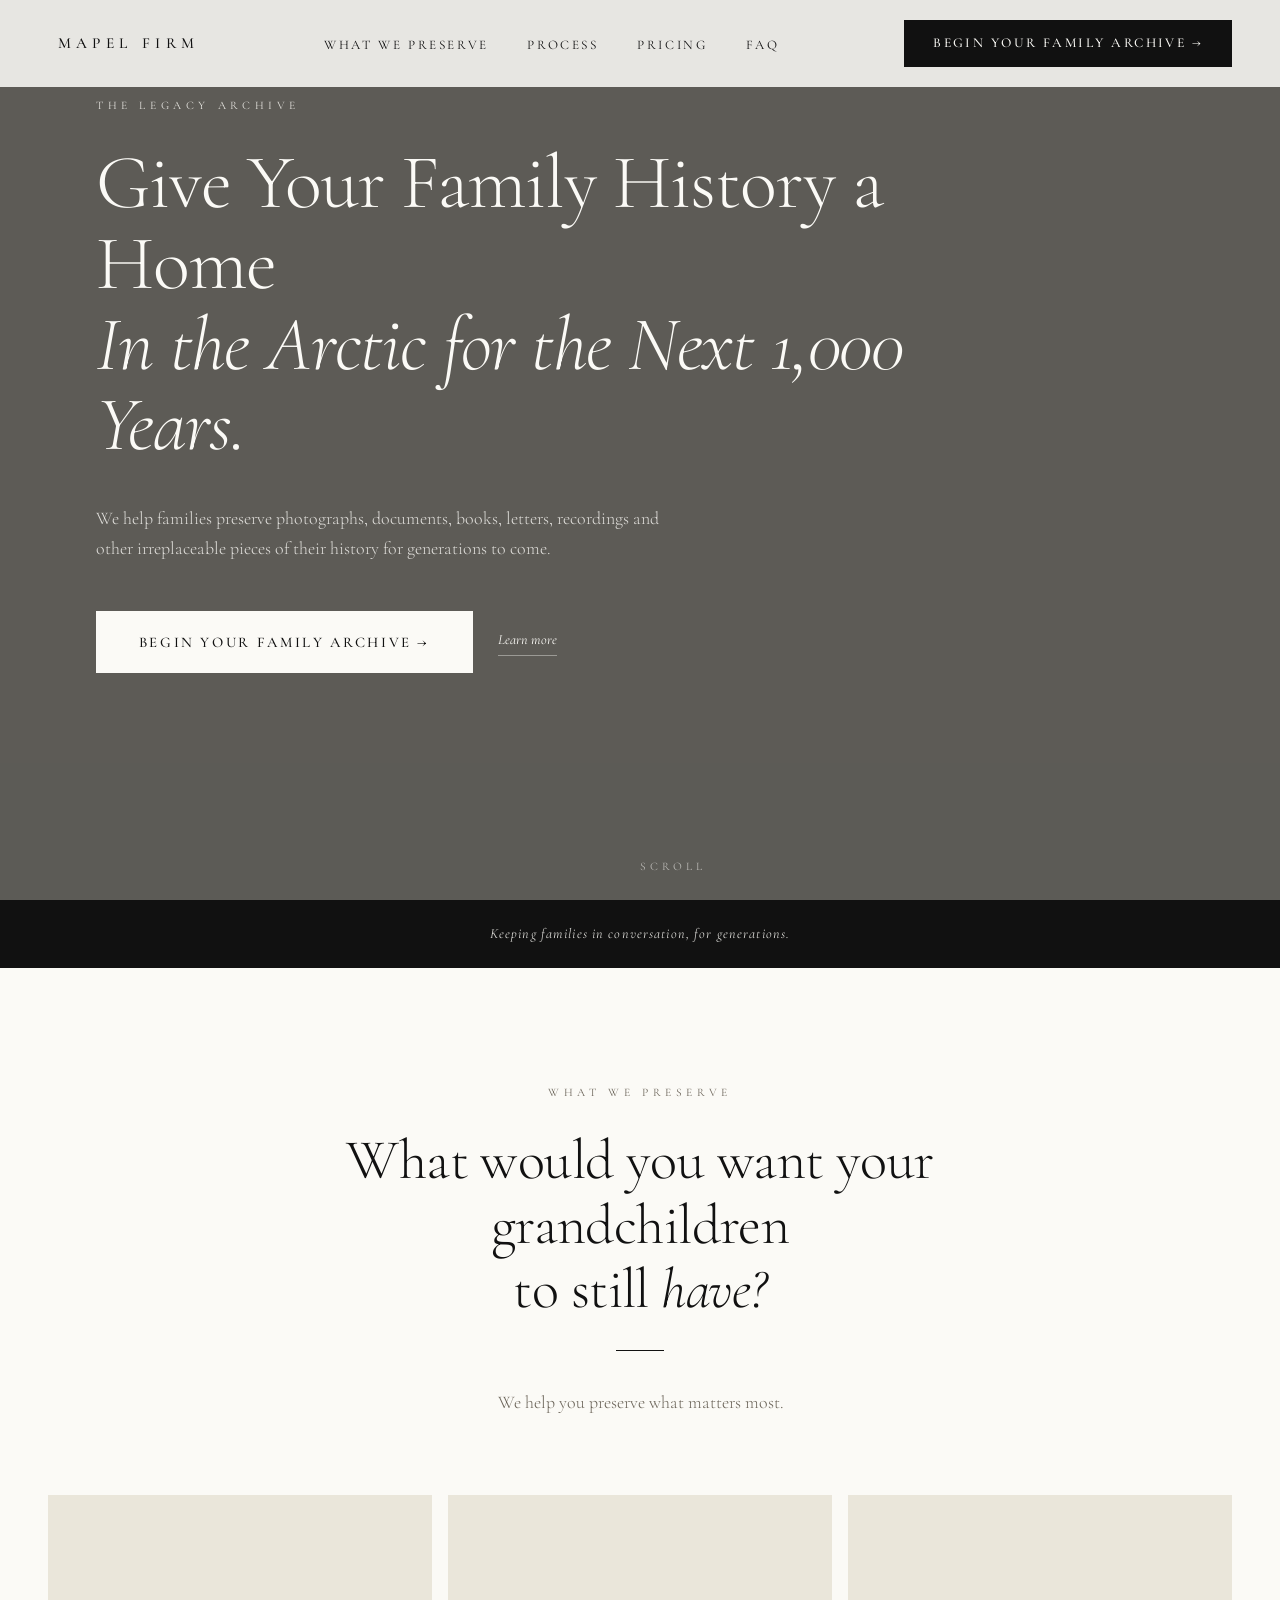
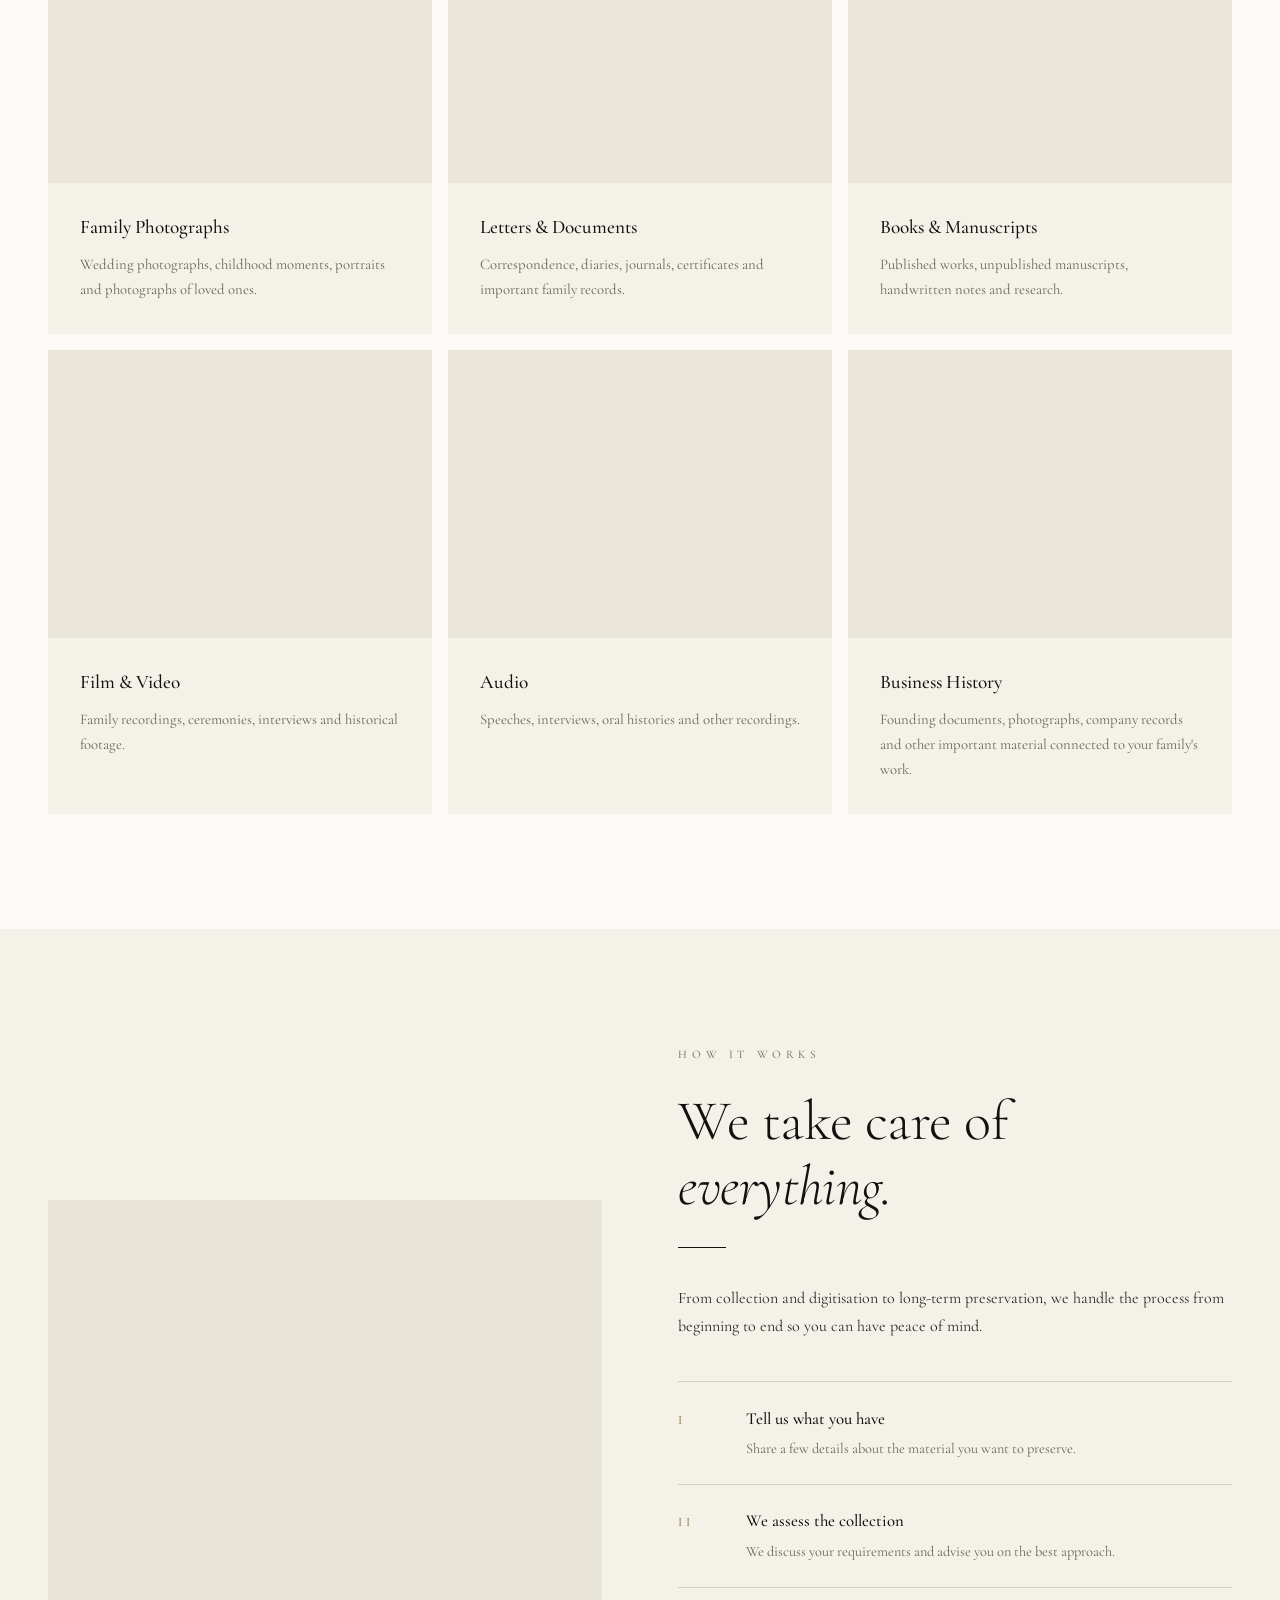
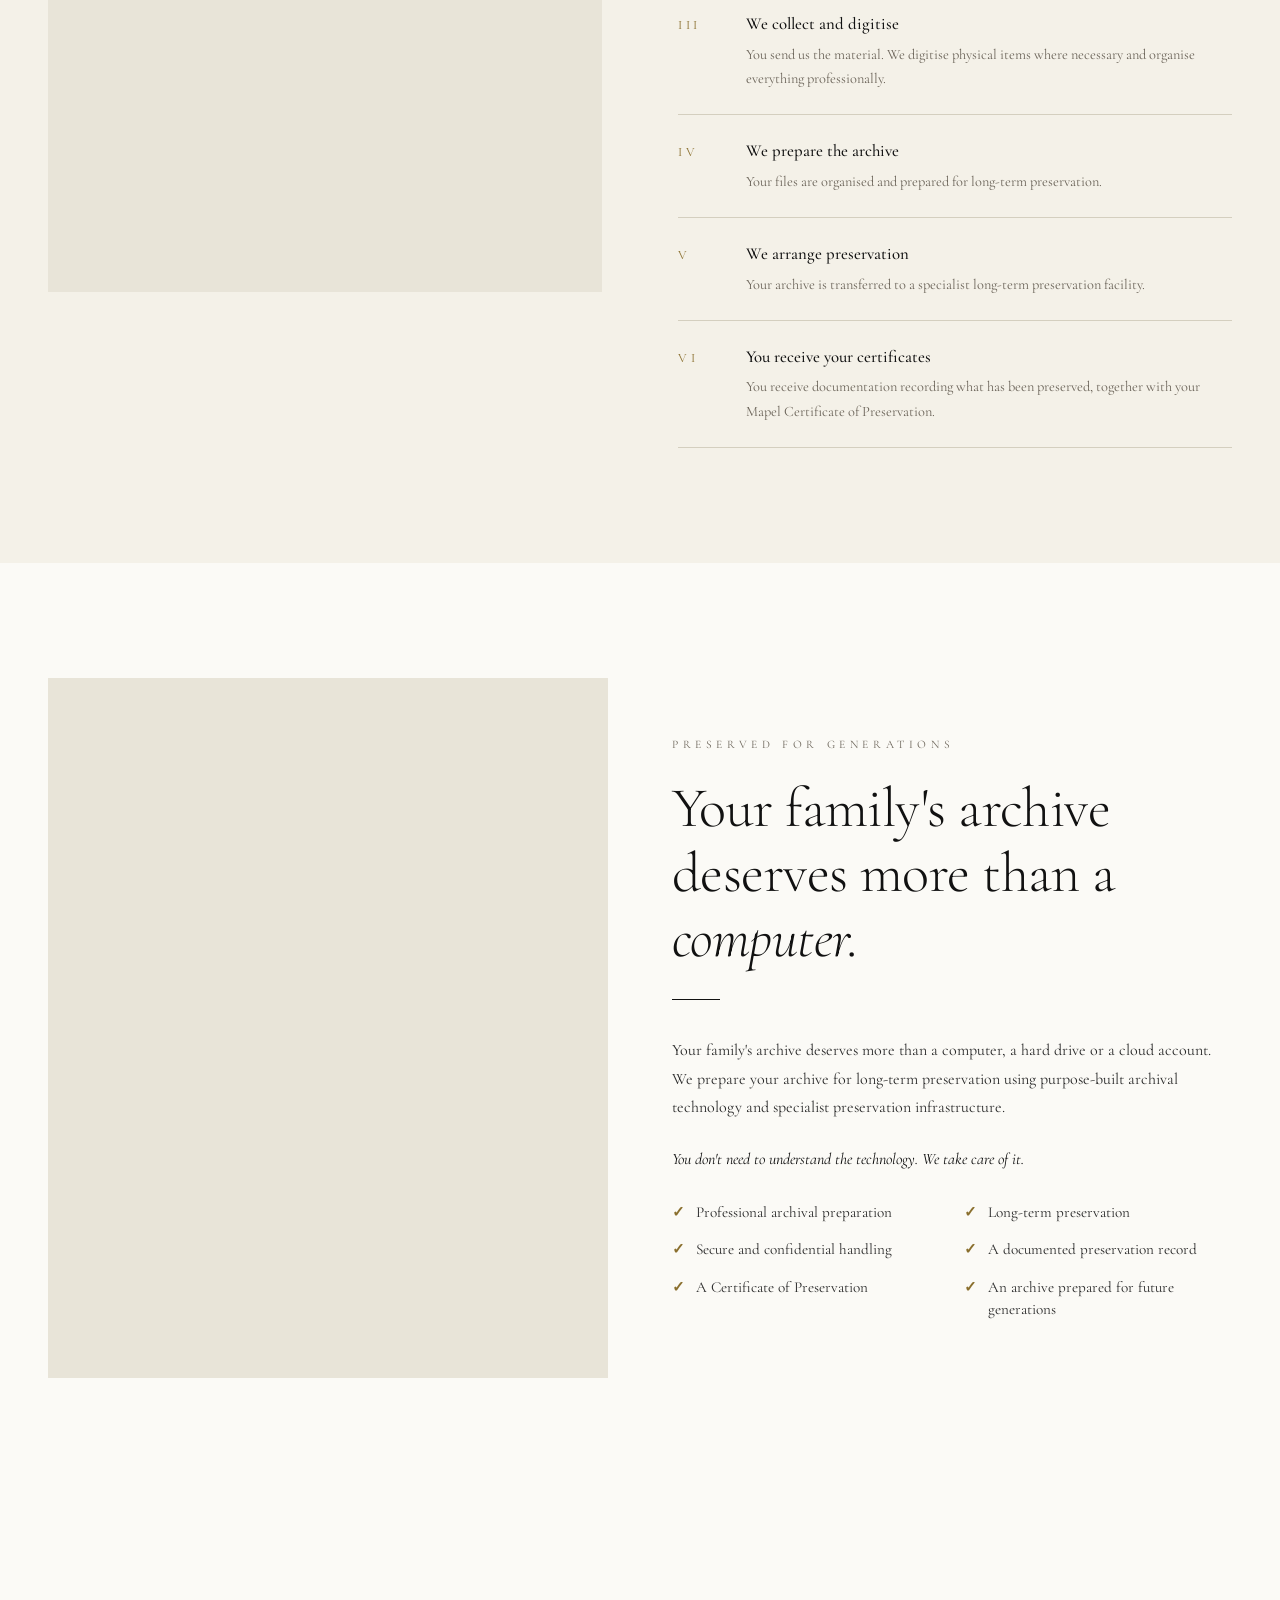
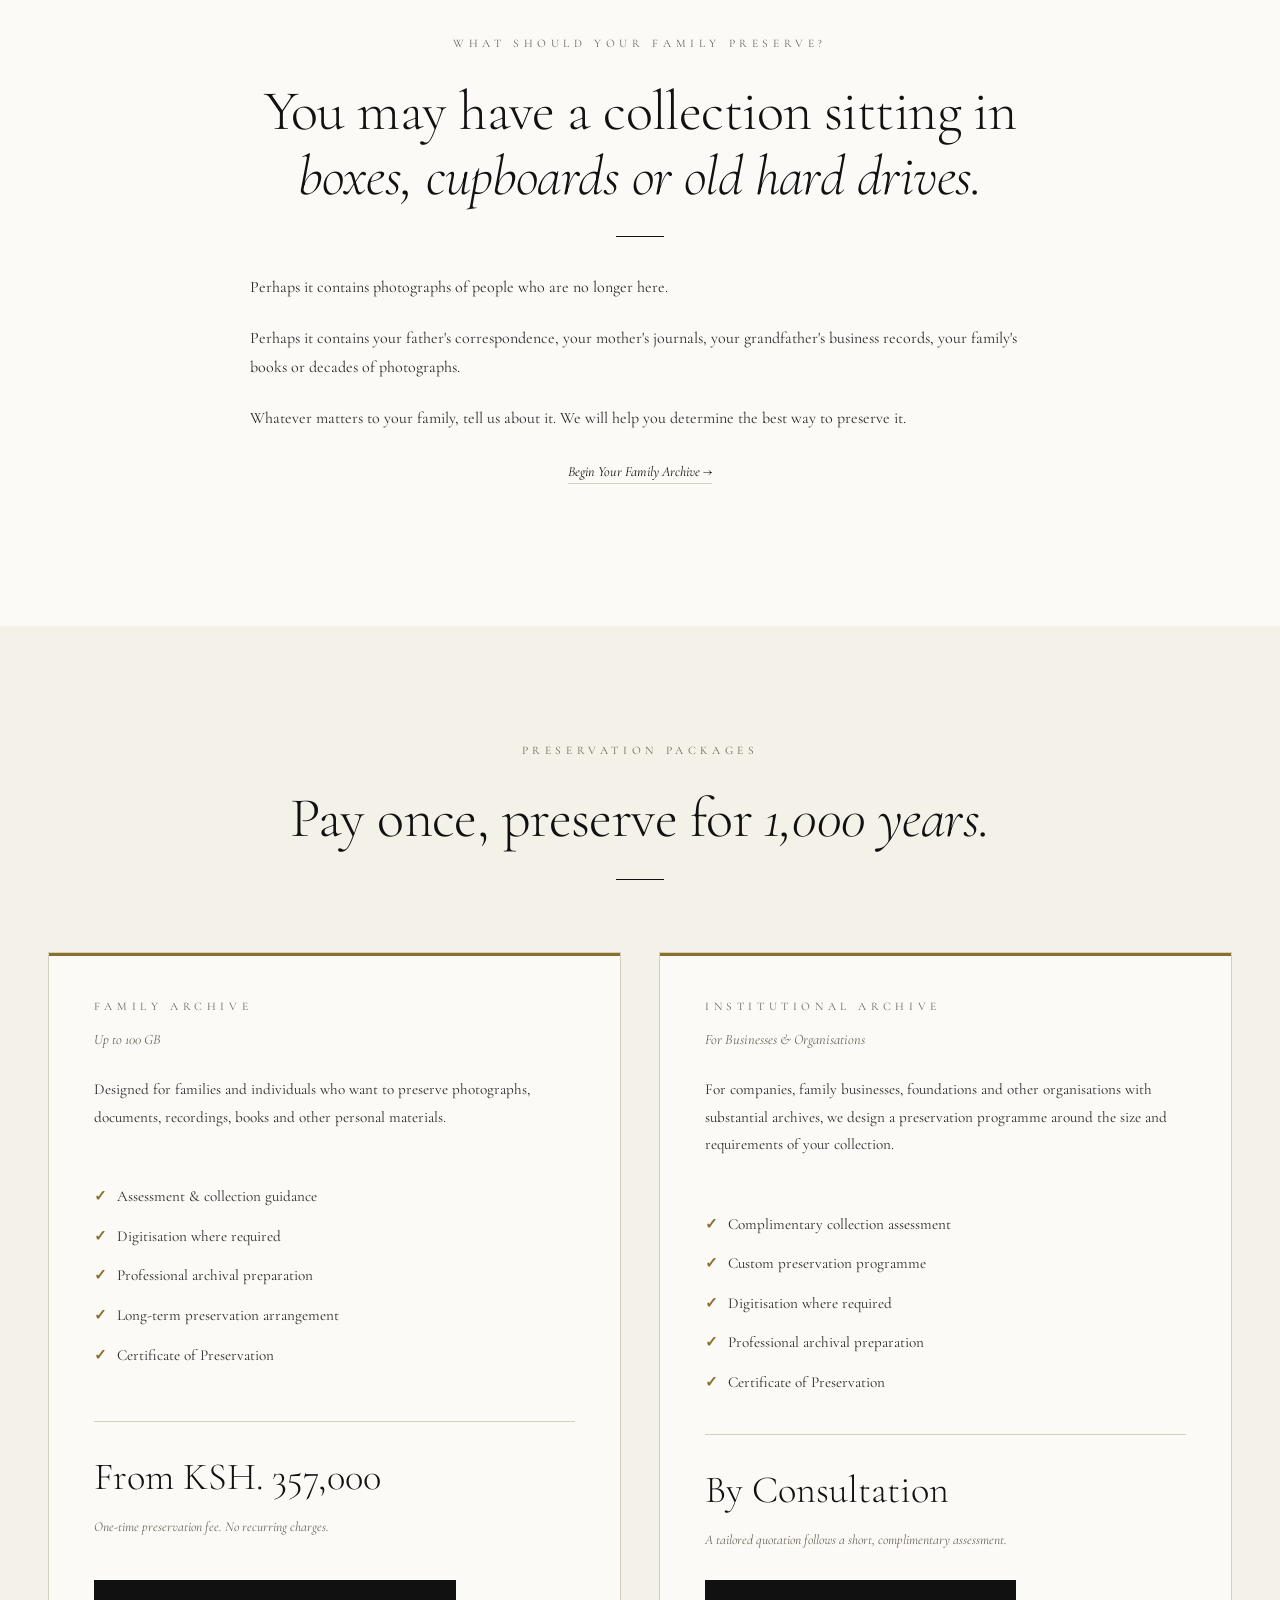
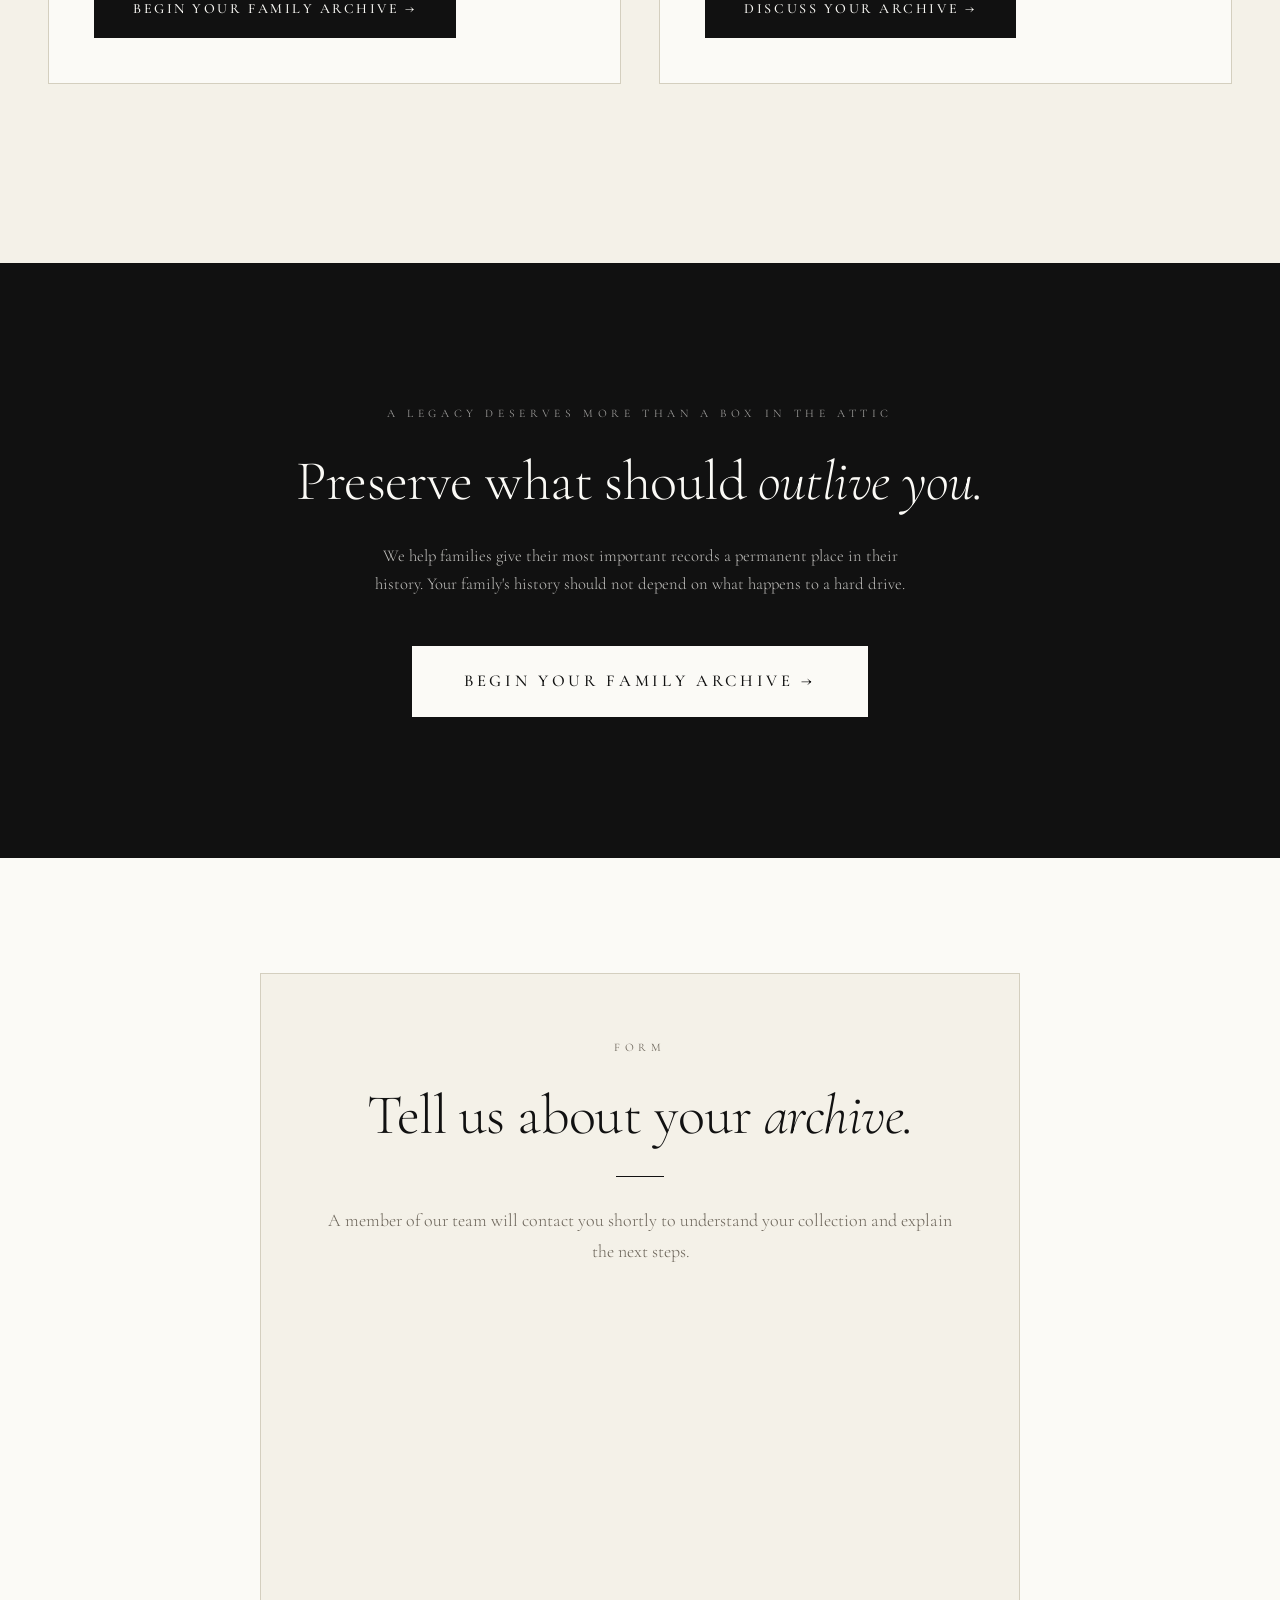
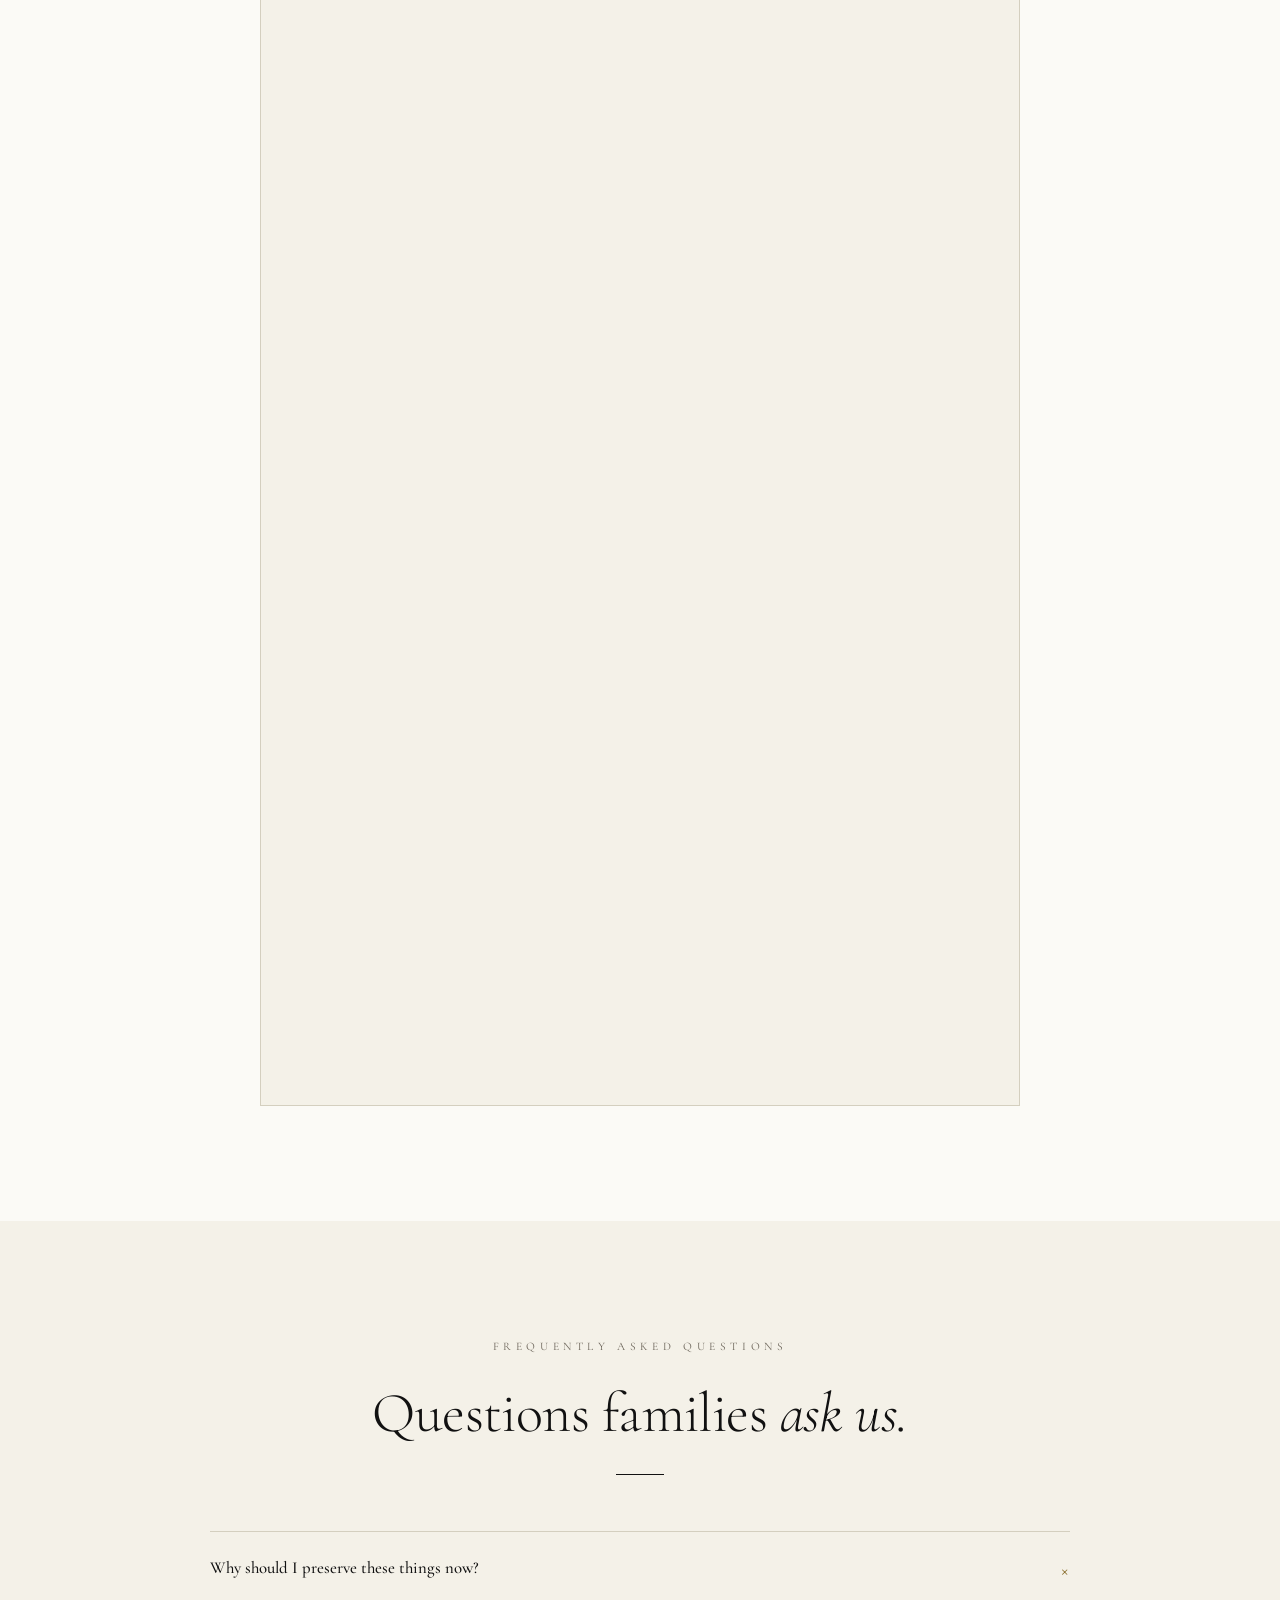
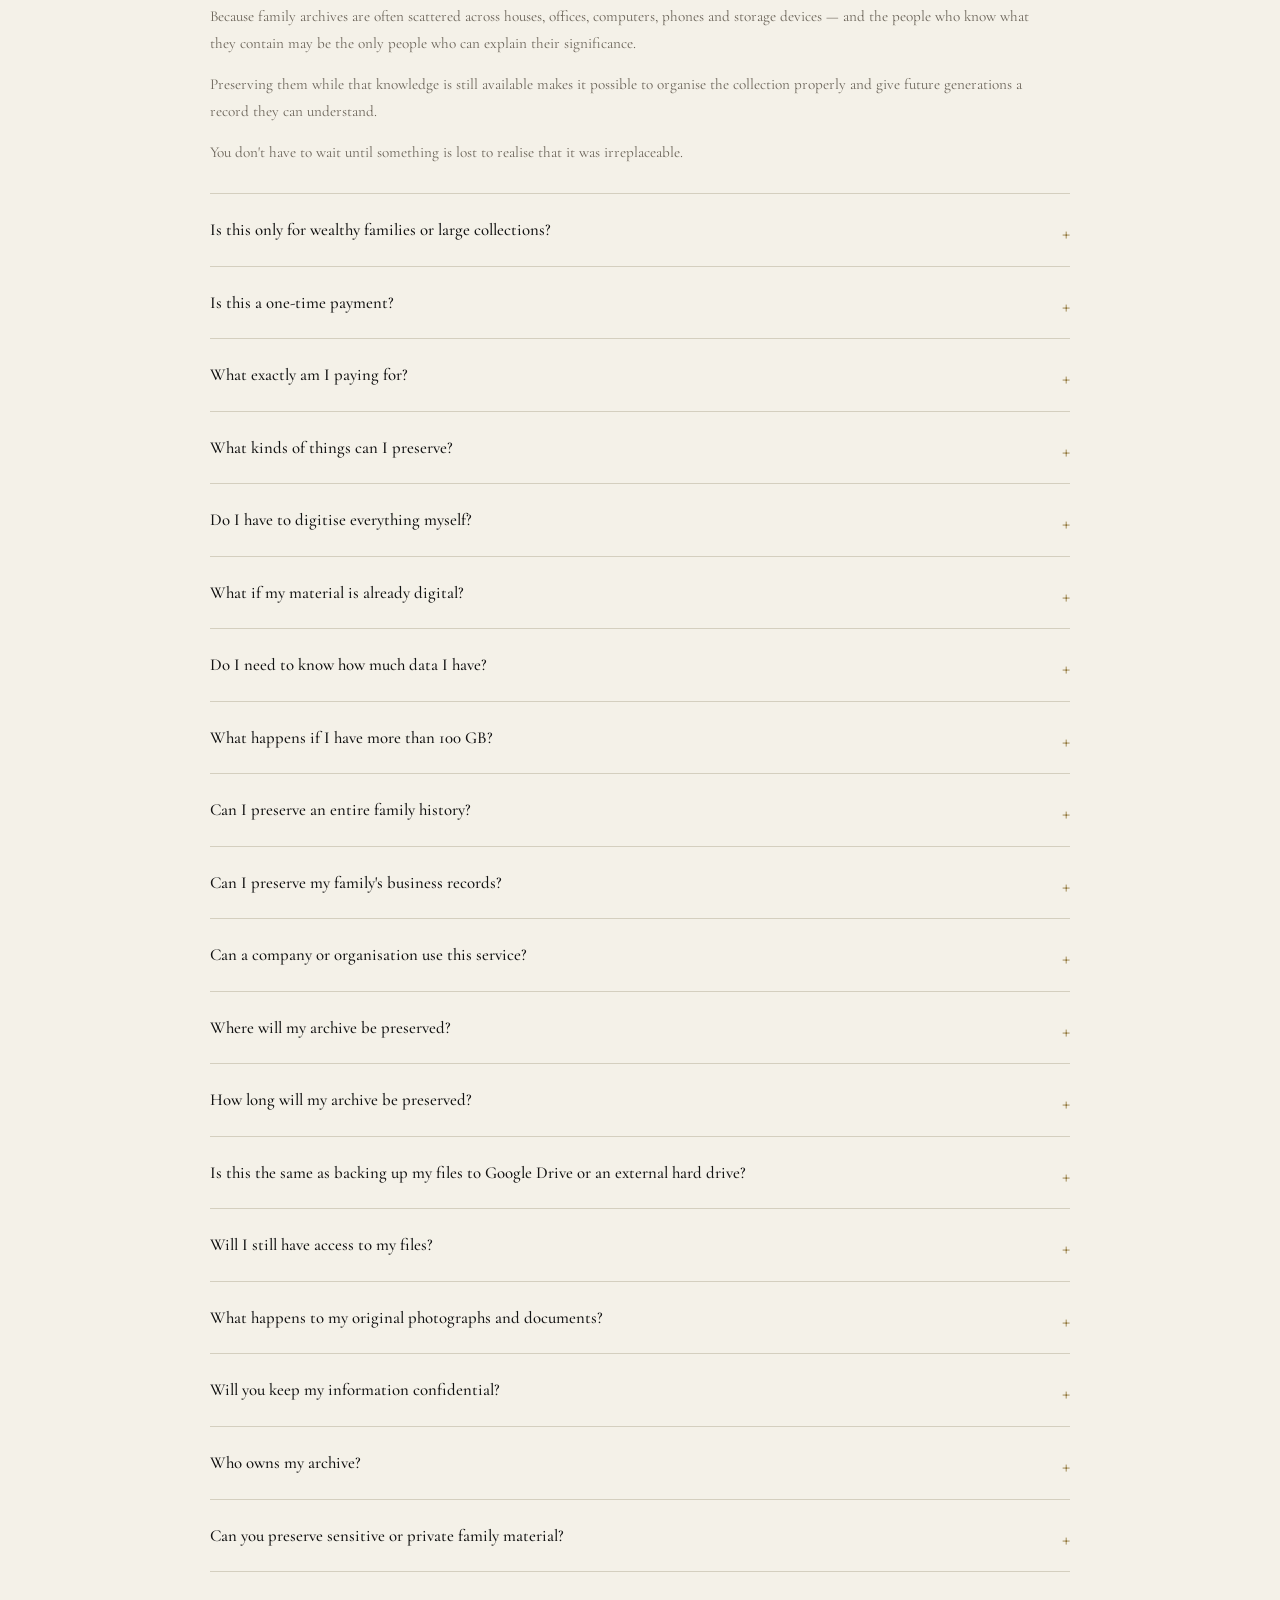
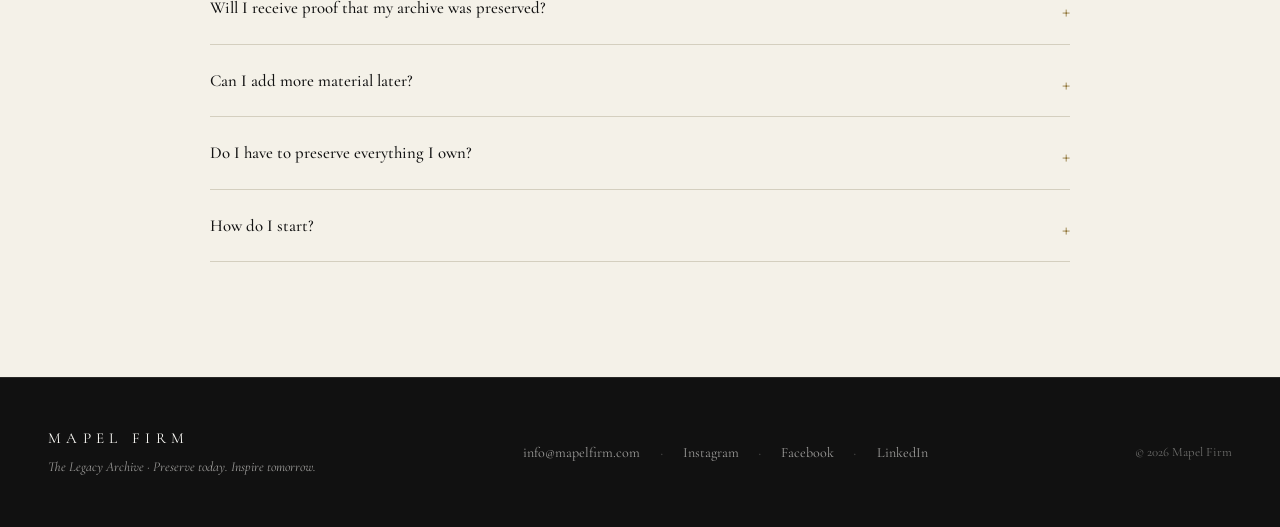
==== commit 22f39d5d: "Replace hand-coded form with the native GoHighLevel form embed Swaps the custom-built form (mailto f" ====
--- a/index.html
+++ b/index.html
@@ -15,7 +15,7 @@
 <!-- NAVIGATION -->
 <nav id="siteNav">
   <a href="#" class="nav-logo" style="display:inline-flex;align-items:center;gap:.6rem;flex-wrap:nowrap;">
-    <img src="REPLACE_WITH_LOGO_URL" alt="" class="nav-logo-img" aria-hidden="true" style="height:32px;width:auto;max-width:110px;display:inline-block;vertical-align:middle;object-fit:contain;flex-shrink:0;">
+    <img src="https://assets.cdn.filesafe.space/O8TpO01I8Hm4a859zZMa/media/69ee1028717d5dd4e1182e67.png" alt="" class="nav-logo-img" aria-hidden="true" style="height:32px;width:auto;max-width:110px;display:inline-block;vertical-align:middle;object-fit:contain;flex-shrink:0;">
     <span class="nav-logo-text">MAPEL FIRM</span>
   </a>
   <ul class="nav-links">
@@ -296,63 +296,29 @@
         <p class="lead">A member of our team will contact you shortly to understand your collection and explain the next steps.</p>
       </div>
 
-      <form id="legacyArchiveForm" class="archive-form" novalidate>
-
-        <div class="field-group">
-          <p class="field-group-label">Your details</p>
-          <div class="form-row">
-            <div class="field">
-              <label for="fullName">Full Name</label>
-              <input type="text" id="fullName" name="full_name" placeholder="Your full name" required>
-            </div>
-            <div class="field">
-              <label for="phone">Phone / WhatsApp</label>
-              <input type="tel" id="phone" name="phone" placeholder="Your phone number" required>
-            </div>
-          </div>
-          <div class="field">
-            <label for="email">Email Address</label>
-            <input type="email" id="email" name="email" placeholder="you@example.com" required>
-          </div>
-        </div>
-
-        <div class="field-group">
-          <p class="field-group-label">What would you like to preserve?</p>
-          <div class="choice-grid" role="group" aria-label="What would you like to preserve?">
-            <label class="choice-pill"><input type="checkbox" name="preserve_type" value="Family photographs"><span>Family photographs</span></label>
-            <label class="choice-pill"><input type="checkbox" name="preserve_type" value="Documents & certificates"><span>Documents &amp; certificates</span></label>
-            <label class="choice-pill"><input type="checkbox" name="preserve_type" value="Letters & diaries"><span>Letters &amp; diaries</span></label>
-            <label class="choice-pill"><input type="checkbox" name="preserve_type" value="Books & manuscripts"><span>Books &amp; manuscripts</span></label>
-            <label class="choice-pill"><input type="checkbox" name="preserve_type" value="Film & video"><span>Film &amp; video</span></label>
-            <label class="choice-pill"><input type="checkbox" name="preserve_type" value="Audio recordings"><span>Audio recordings</span></label>
-            <label class="choice-pill"><input type="checkbox" name="preserve_type" value="Business records"><span>Business records</span></label>
-            <label class="choice-pill"><input type="checkbox" name="preserve_type" value="Other"><span>Other</span></label>
-          </div>
-        </div>
-
-        <div class="field-group">
-          <p class="field-group-label">Is your material currently:</p>
-          <div class="choice-grid" role="group" aria-label="Is your material currently">
-            <label class="choice-pill"><input type="radio" name="material_state" value="Physical"><span>Physical</span></label>
-            <label class="choice-pill"><input type="radio" name="material_state" value="Digital"><span>Digital</span></label>
-            <label class="choice-pill"><input type="radio" name="material_state" value="Both"><span>Both</span></label>
-            <label class="choice-pill"><input type="radio" name="material_state" value="I'm not sure"><span>I'm not sure</span></label>
-          </div>
-        </div>
-
-        <div class="field-group">
-          <div class="field" style="margin-bottom:0;">
-            <label for="message">Tell us briefly about your archive.</label>
-            <textarea id="message" name="message" placeholder="A few sentences about what you'd like to preserve…"></textarea>
-          </div>
-        </div>
-
-        <div class="form-submit-row">
-          <button type="submit" class="btn-dark">Begin Your Family Archive →</button>
-        </div>
-        <p class="form-status" id="formStatus"></p>
-        <p class="form-note">Your information is confidential and will only be used to discuss your archive.</p>
-      </form>
+      <div class="ghl-form-embed">
+        <iframe
+          src="https://api.leadconnectorhq.com/widget/form/Mwyky2luVJnh3c9UUVtf"
+          style="width:100%;height:100%;border:none;border-radius:8px"
+          id="inline-Mwyky2luVJnh3c9UUVtf"
+          data-layout="{'id':'INLINE'}"
+          data-trigger-type="alwaysShow"
+          data-trigger-value=""
+          data-activation-type="alwaysActivated"
+          data-activation-value=""
+          data-deactivation-type="neverDeactivate"
+          data-deactivation-value=""
+          data-form-name="Archive"
+          data-height="1326"
+          data-layout-iframe-id="inline-Mwyky2luVJnh3c9UUVtf"
+          data-form-id="Mwyky2luVJnh3c9UUVtf"
+          data-cookie-consent="true"
+          data-cookie-consent-provider="auto"
+          title="Archive"
+        >
+        </iframe>
+        <script src="https://link.msgsndr.com/js/form_embed.js"></script>
+      </div>
     </div>
   </div>
 </section>
--- a/styles.css
+++ b/styles.css
@@ -811,111 +811,16 @@
 .form-header { text-align: center; margin-bottom: clamp(2rem, 4vw, 3rem); }
 .form-header .rule { margin: 0 auto 1.75rem; }
 
-.field-group { margin-bottom: clamp(1.75rem, 3vw, 2.25rem); }
-
-.field-group-label {
-  font-family: 'Cormorant Garamond', serif;
-  font-size: clamp(1.05rem, 1.3vw, 1.2rem);
-  font-weight: 500;
-  margin-bottom: 1rem;
-}
-
-.form-row {
-  display: grid;
-  grid-template-columns: 1fr 1fr;
-  gap: 1.5rem;
-}
-
-.field { margin-bottom: 1.5rem; }
-
-.field label {
+.ghl-form-embed { width: 100%; }
+
+.ghl-form-embed iframe {
+  width: 100%;
+  min-height: 1326px;
+  height: 100%;
+  border: none;
+  border-radius: 8px;
   display: block;
-  font-size: 0.78rem;
-  letter-spacing: 0.15em;
-  text-transform: uppercase;
-  color: var(--muted);
-  margin-bottom: 0.6rem;
-}
-
-.field input[type="text"],
-.field input[type="tel"],
-.field input[type="email"],
-.field textarea {
-  width: 100%;
-  font-family: 'Cormorant Garamond', serif;
-  font-size: 1.05rem;
-  color: var(--ink);
-  background: var(--paper);
-  border: 1px solid var(--line);
-  padding: 0.85rem 1rem;
-  outline: none;
-  transition: border-color 0.3s;
-}
-
-.field input::placeholder,
-.field textarea::placeholder { color: var(--muted); opacity: 0.65; }
-
-.field input:focus,
-.field textarea:focus { border-color: var(--ink); }
-
-.field textarea { min-height: 130px; resize: vertical; }
-
-.choice-grid {
-  display: flex;
-  flex-wrap: wrap;
-  gap: 0.7rem;
-}
-
-.choice-pill {
-  display: inline-flex;
-  align-items: center;
-  gap: 0.55rem;
-  border: 1px solid var(--line);
-  background: var(--paper);
-  padding: 0.65rem 1.1rem;
-  font-size: 0.92rem;
-  color: var(--ink-soft);
-  cursor: pointer;
-  transition: background 0.25s ease, color 0.25s ease, border-color 0.25s ease;
-  user-select: none;
-}
-
-.choice-pill input {
-  position: absolute;
-  opacity: 0;
-  width: 1px;
-  height: 1px;
-  pointer-events: none;
-}
-
-.choice-pill:has(input:checked),
-.choice-pill.is-checked {
-  background: var(--ink);
-  border-color: var(--ink);
-  color: var(--paper);
-}
-
-.choice-pill:hover { border-color: var(--ink); }
-
-.form-submit-row { margin-top: 2.25rem; text-align: center; }
-
-.form-note {
-  margin-top: 1.25rem;
-  font-size: 0.85rem;
-  font-style: italic;
-  color: var(--muted);
-  text-align: center;
-}
-
-.form-status {
-  margin-top: 1.25rem;
-  text-align: center;
-  font-size: 0.92rem;
-  color: var(--accent);
-  display: none;
-}
-
-.form-status.is-visible { display: block; }
+}
 
 /* ── FAQ ── */
 .faq { background: var(--paper-soft); }
@@ -1075,13 +980,10 @@
 
   .product-hero,
   .process-grid,
-  .pricing-grid,
-  .form-row {
+  .pricing-grid {
     grid-template-columns: 1fr;
     gap: 2.5rem;
   }
-
-  .form-row { gap: 1.5rem; }
 
   .product-visual,
   .process-visual { aspect-ratio: 16/11; max-height: 480px; }
@@ -1119,8 +1021,7 @@
   .pricing-card { padding: 1.75rem; }
 
   .form-shell { padding: 1.75rem 1.25rem; }
-  .choice-grid { gap: 0.55rem; }
-  .choice-pill { font-size: 0.88rem; padding: 0.6rem 0.9rem; }
+  .ghl-form-embed iframe { min-height: 1500px; }
 
   .faq-item summary { padding: 1.25rem 1.8rem 1.25rem 0; }
   .faq-item .faq-answer { padding: 0 1.8rem 1.5rem 0; }
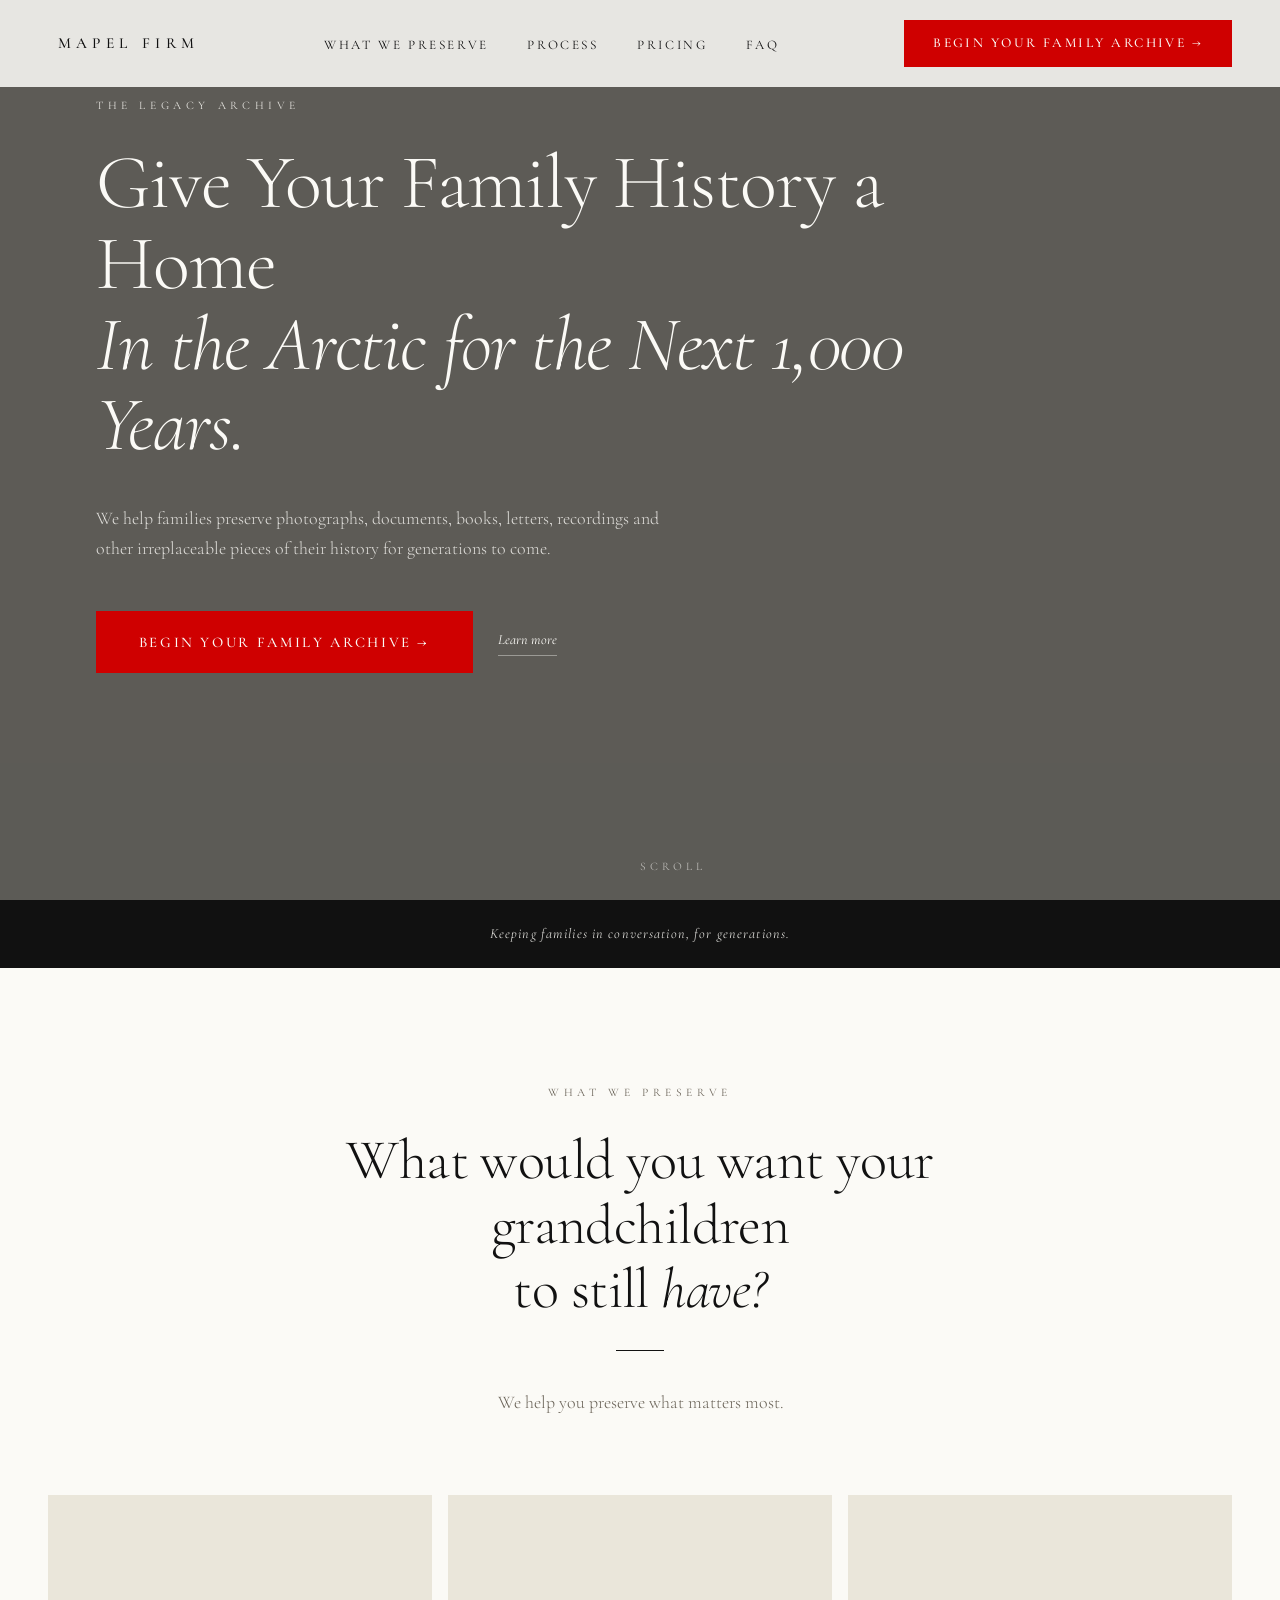
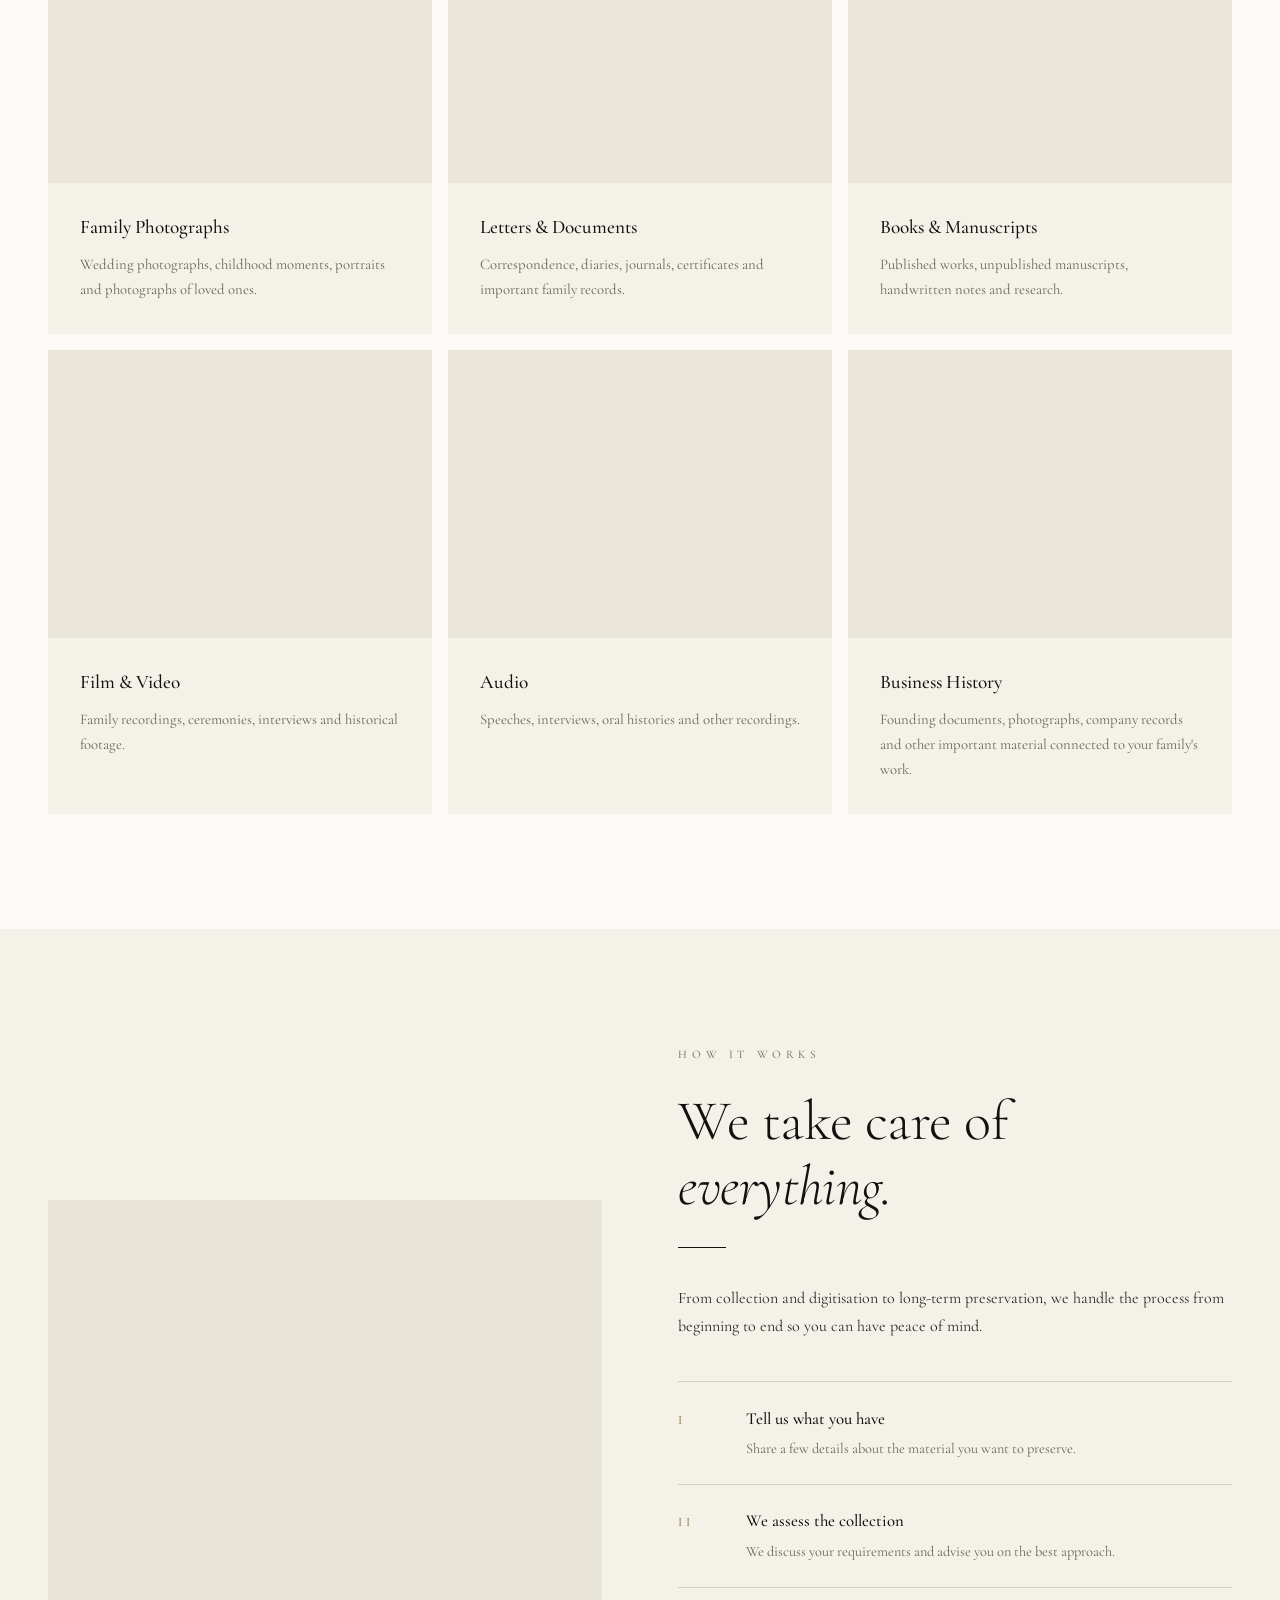
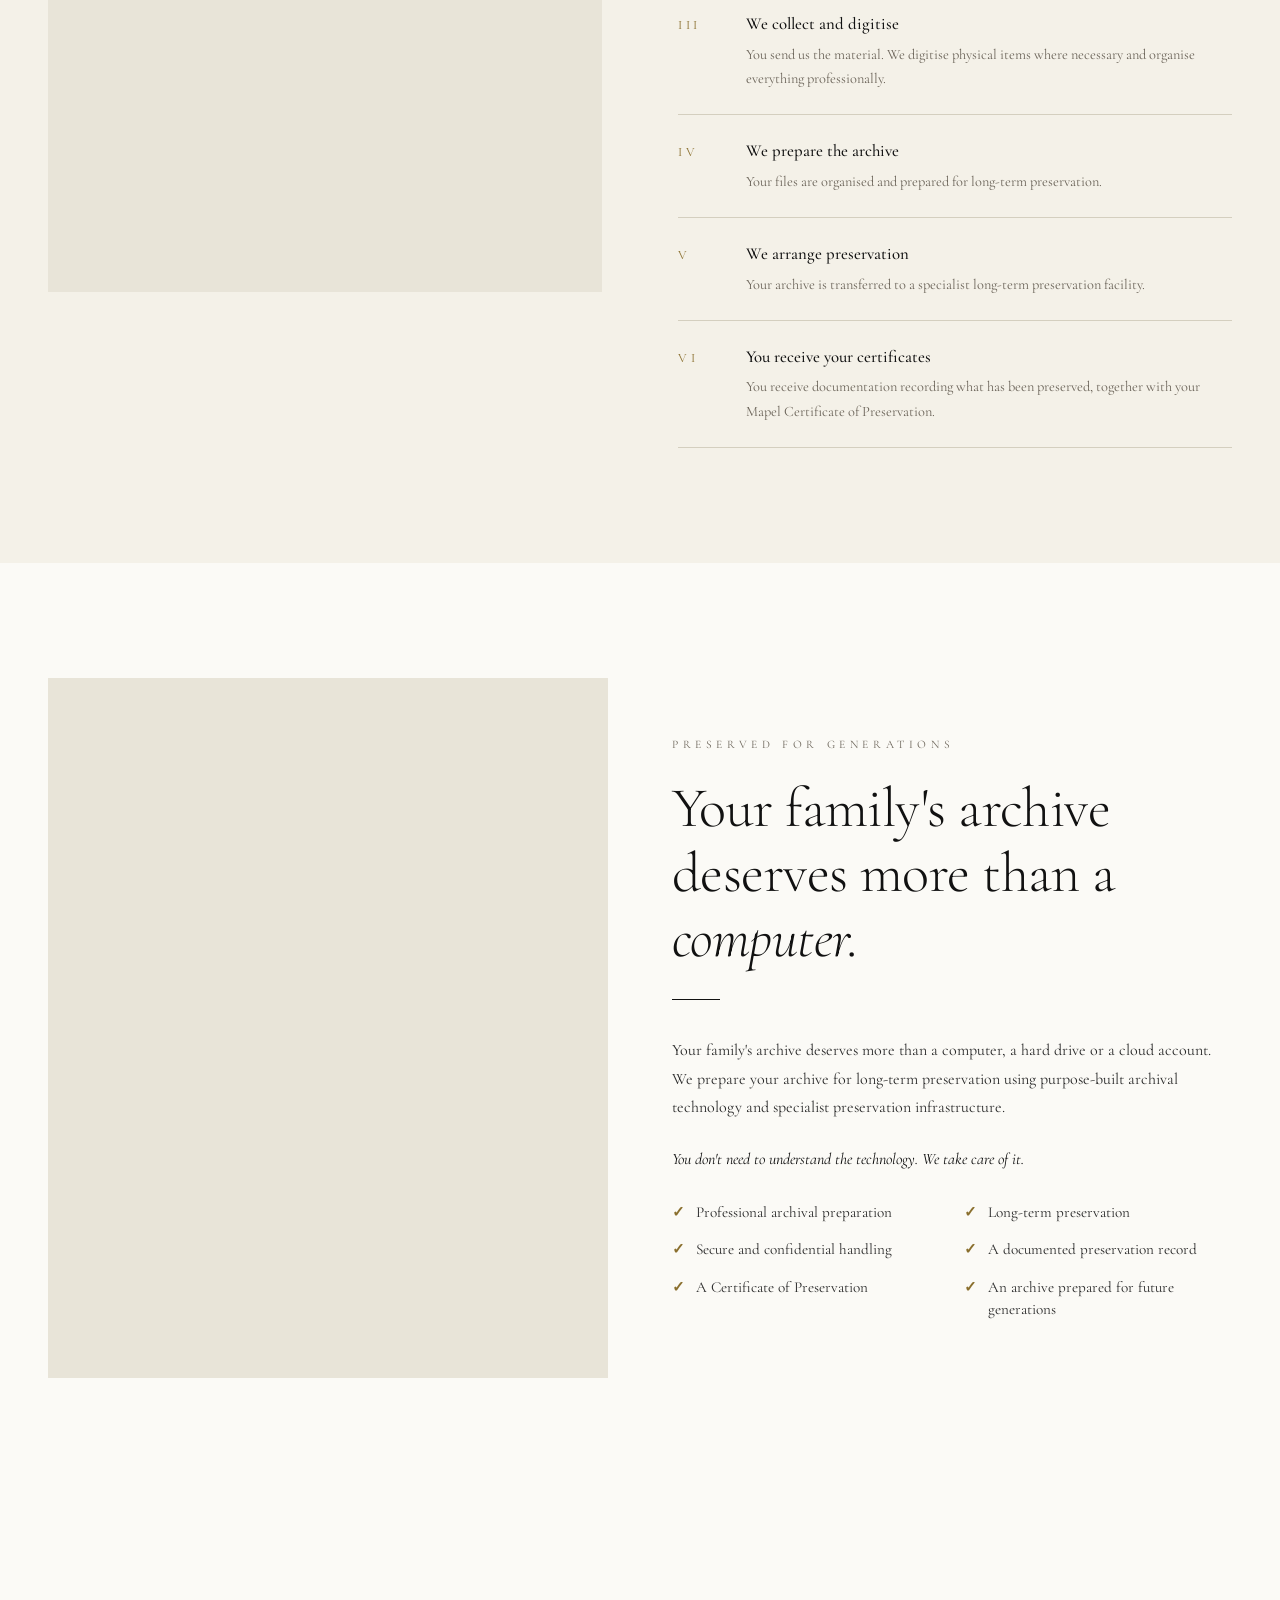
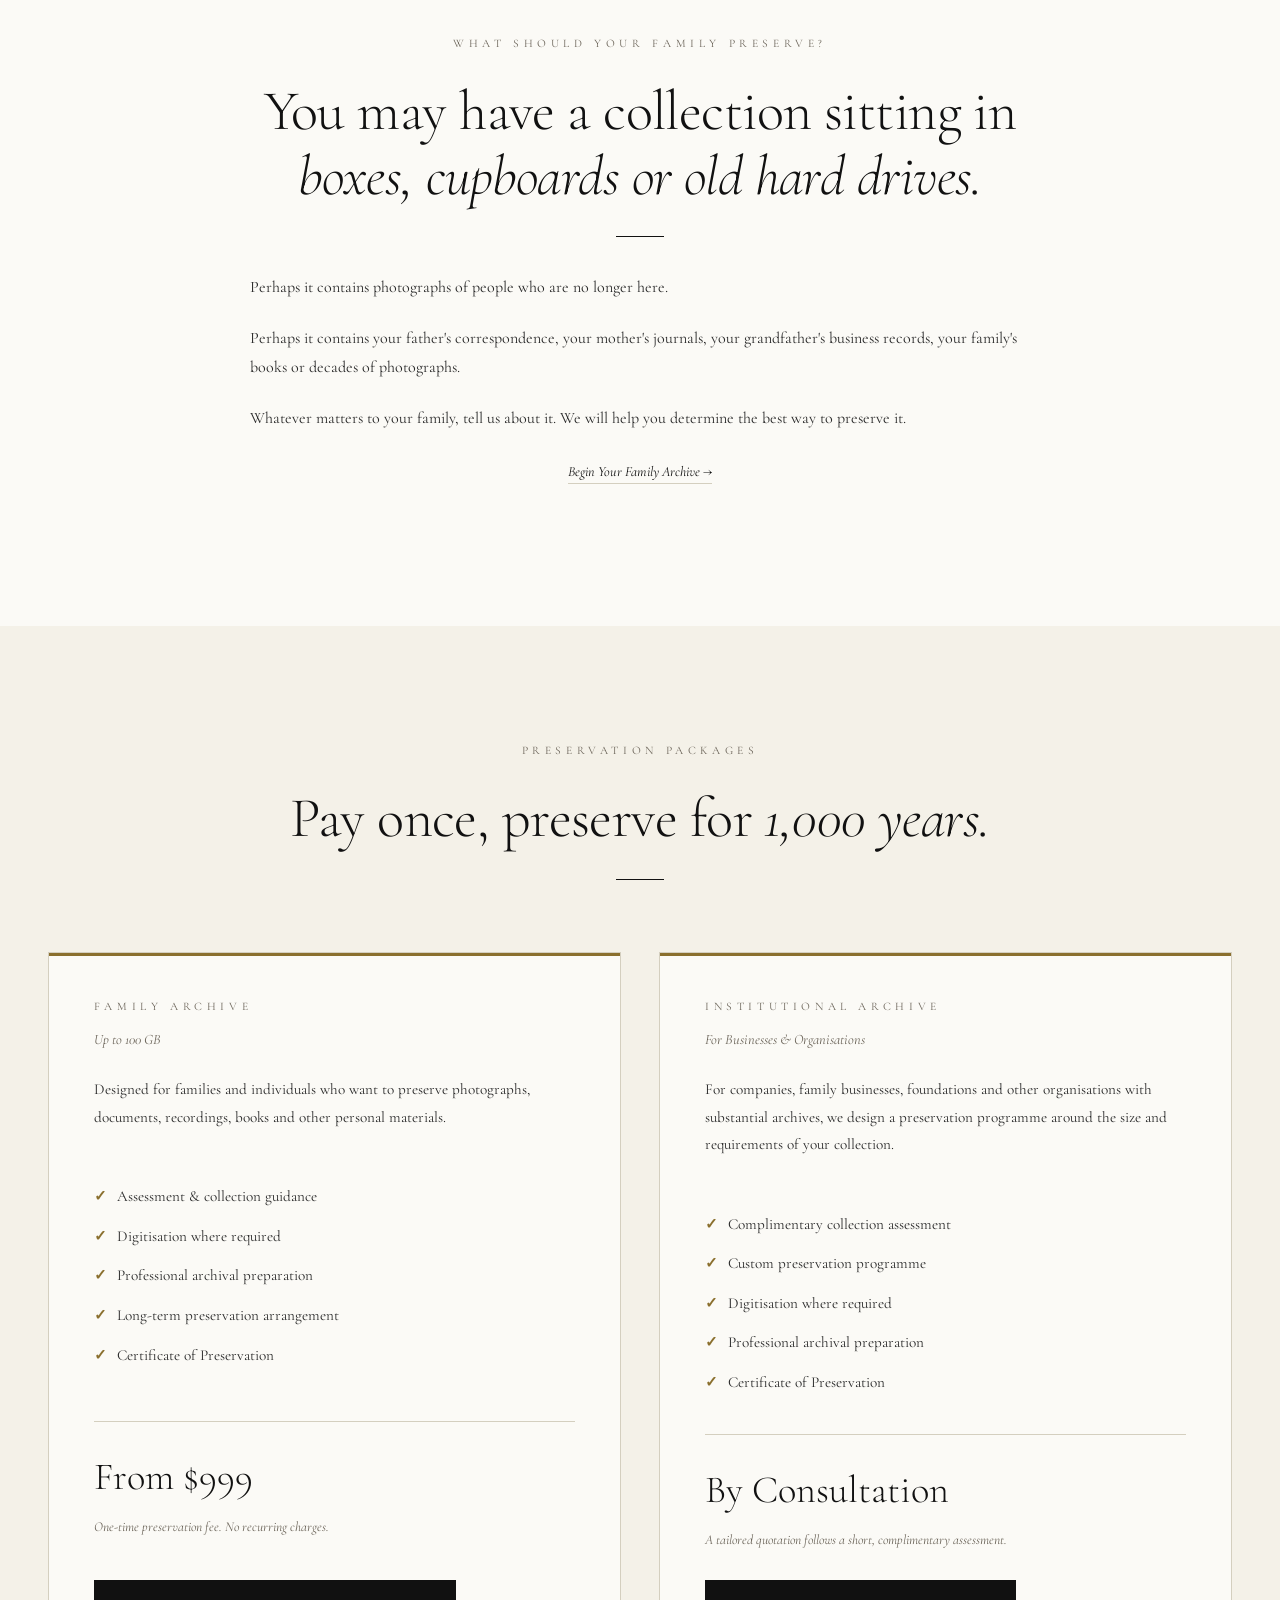
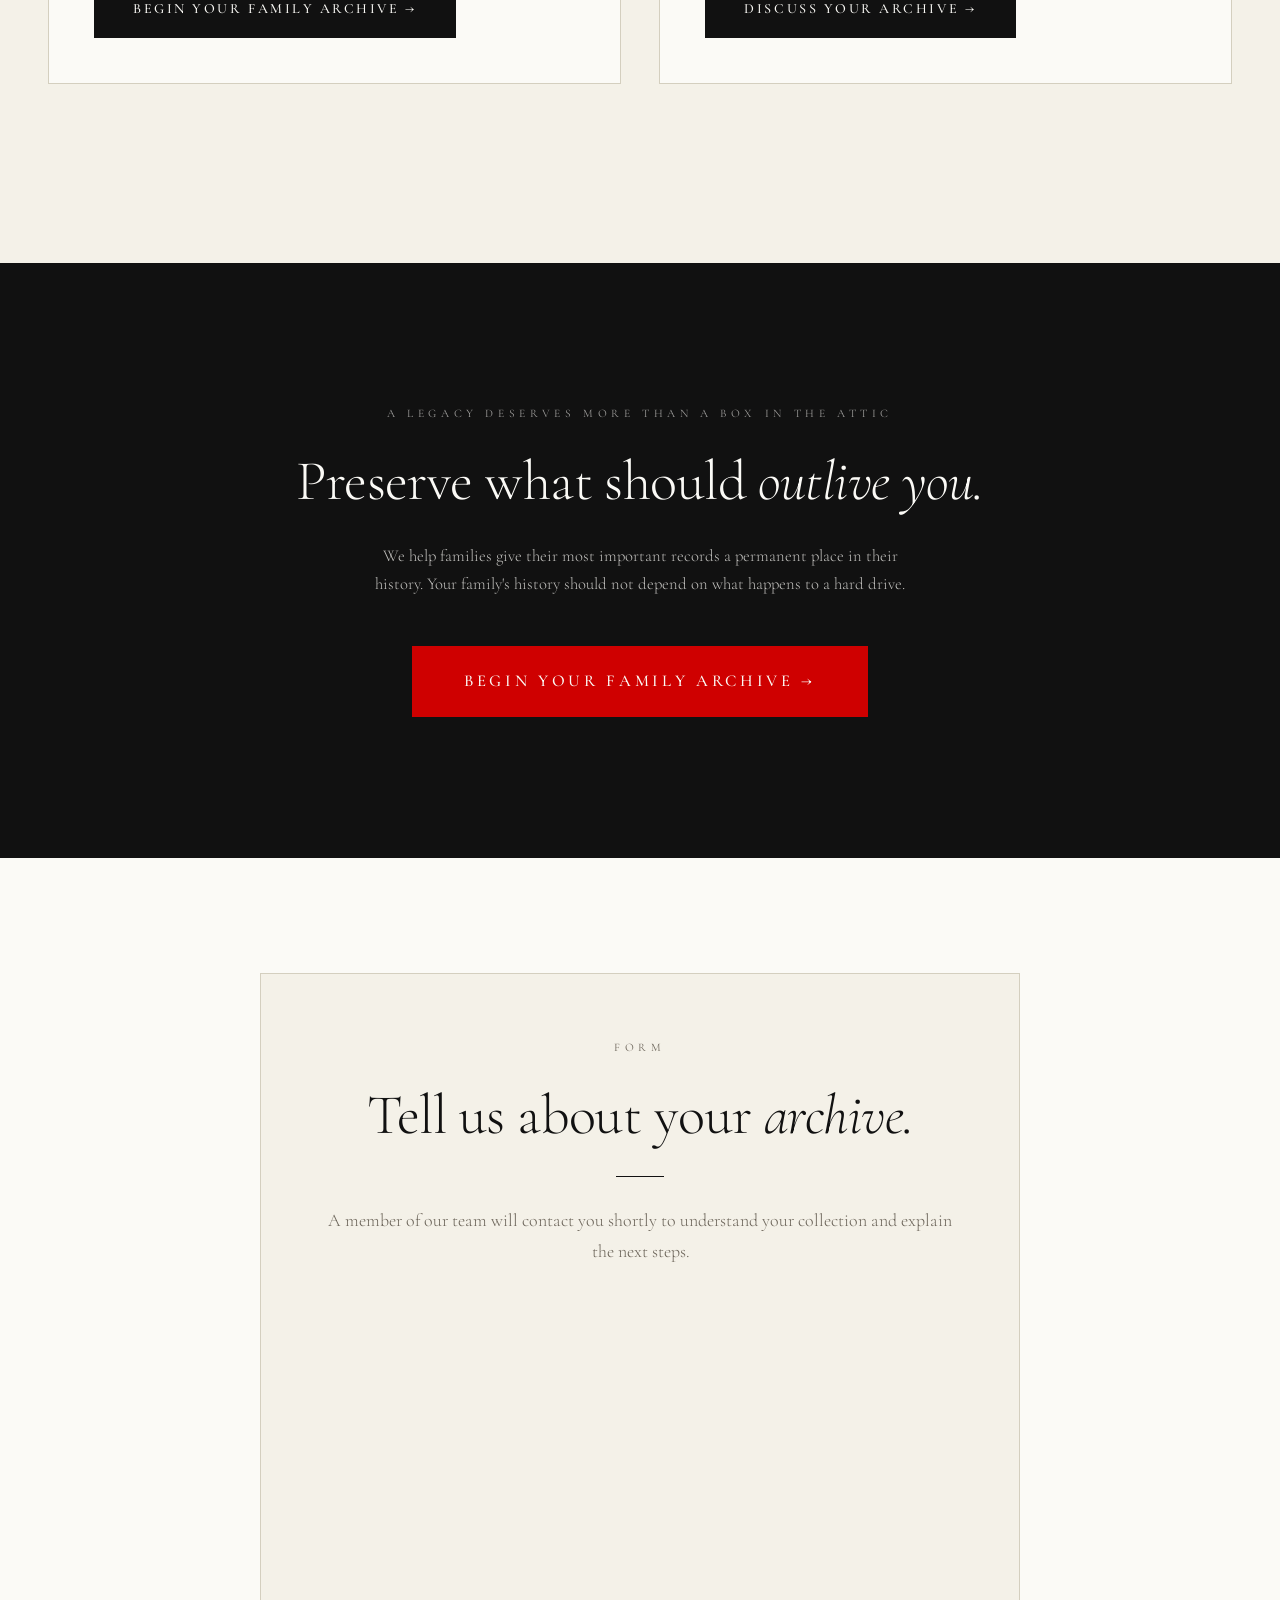
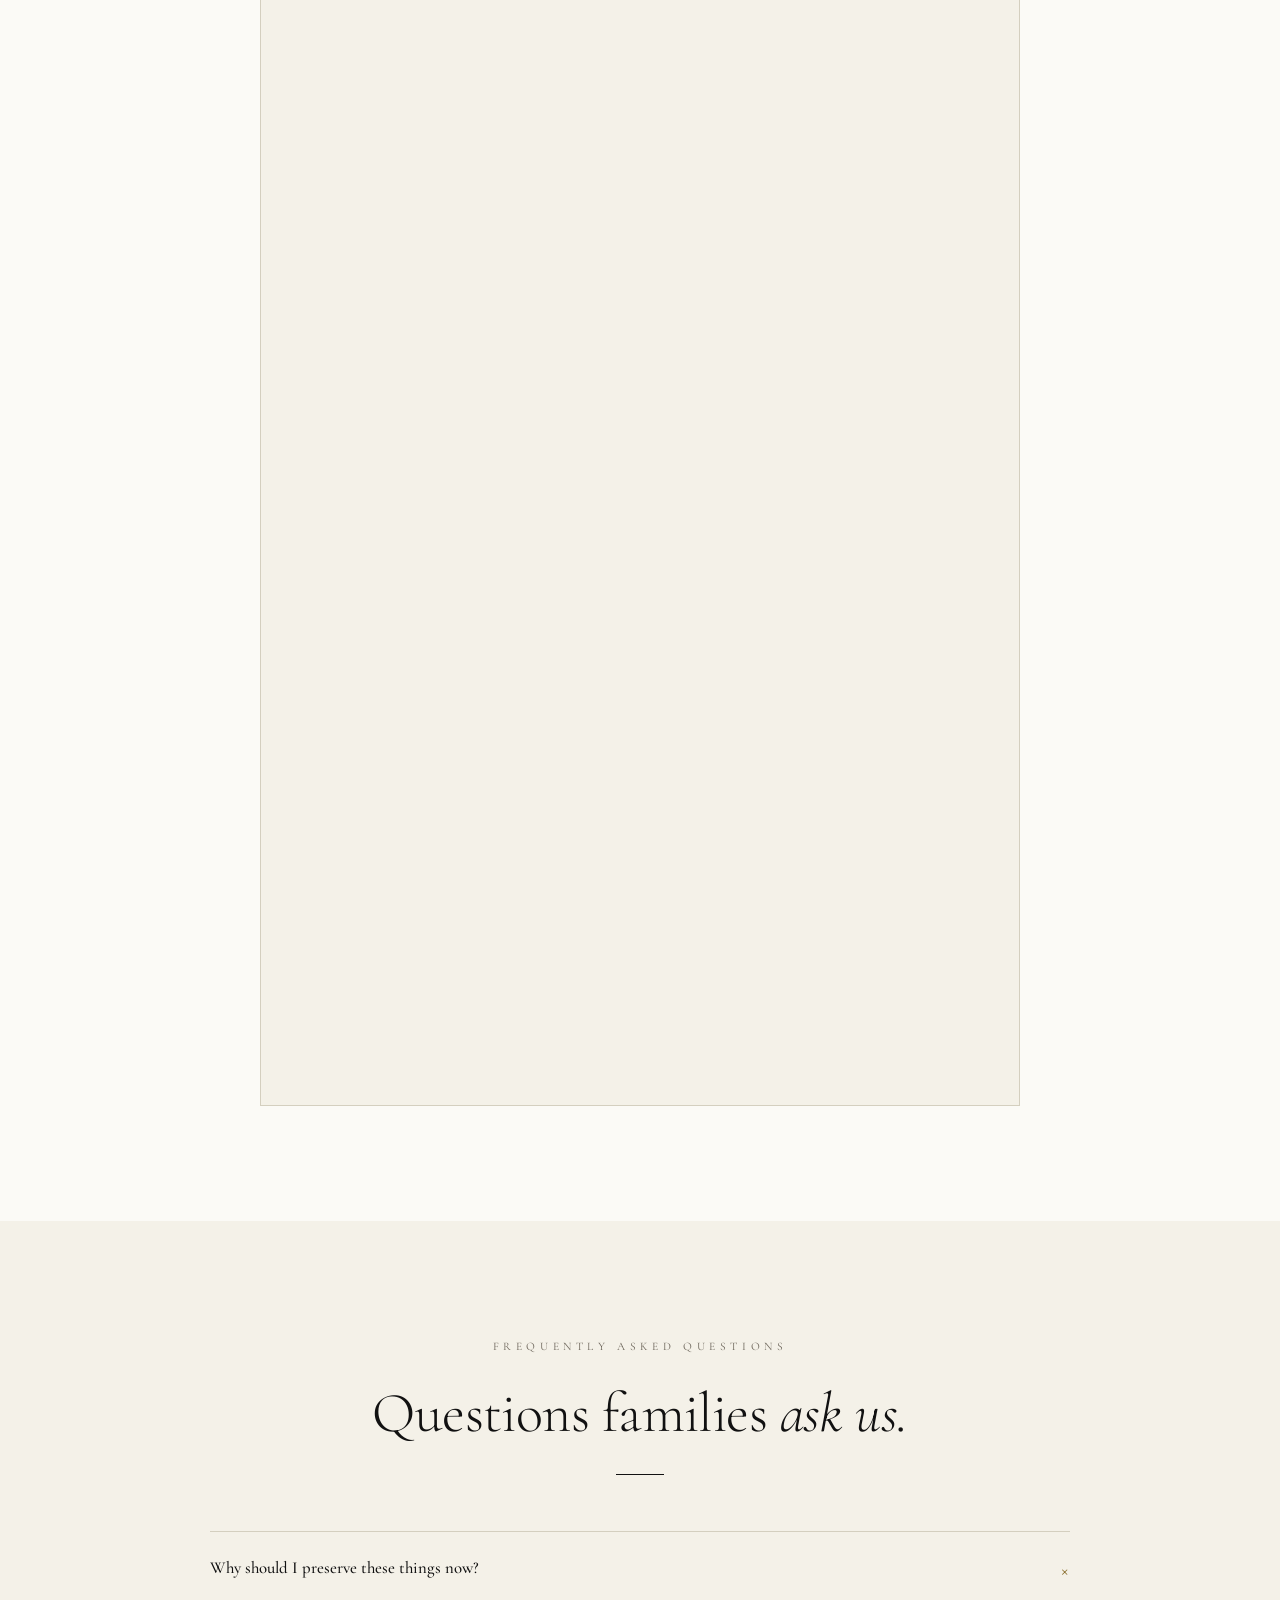
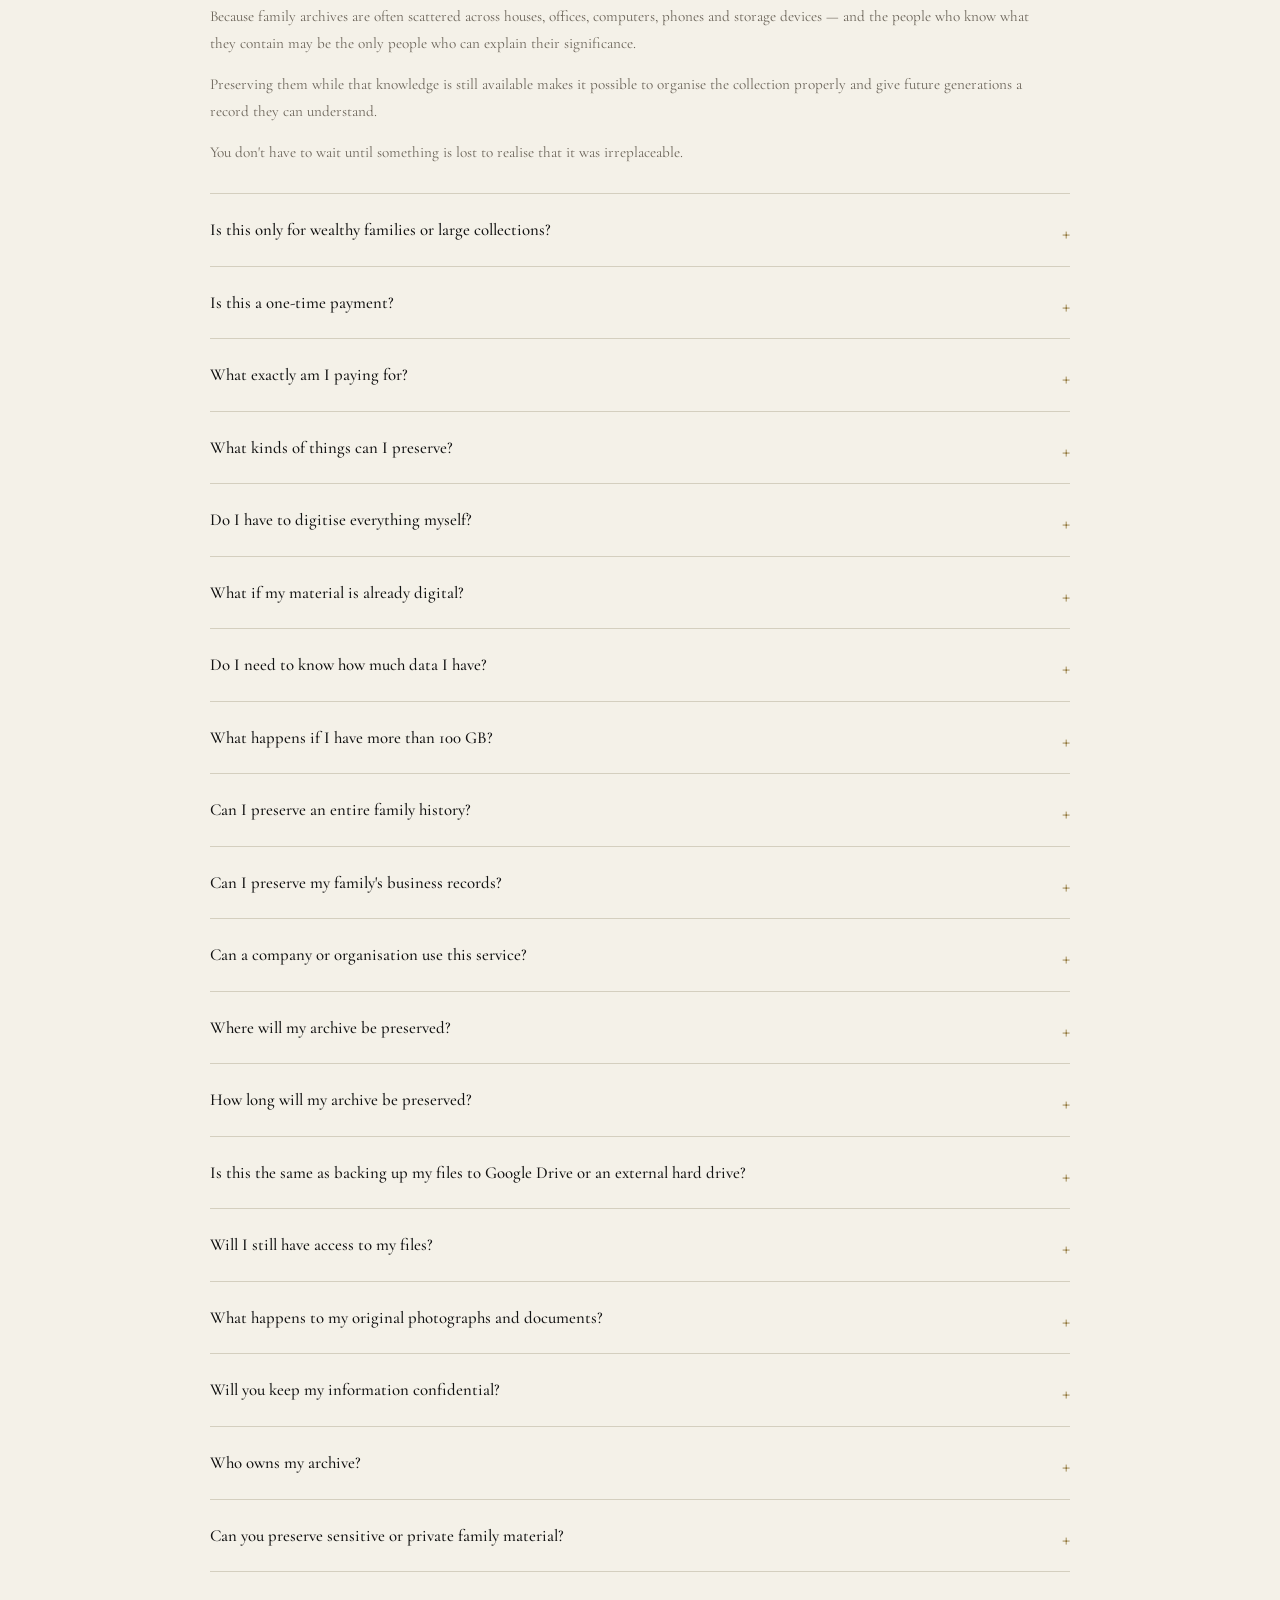
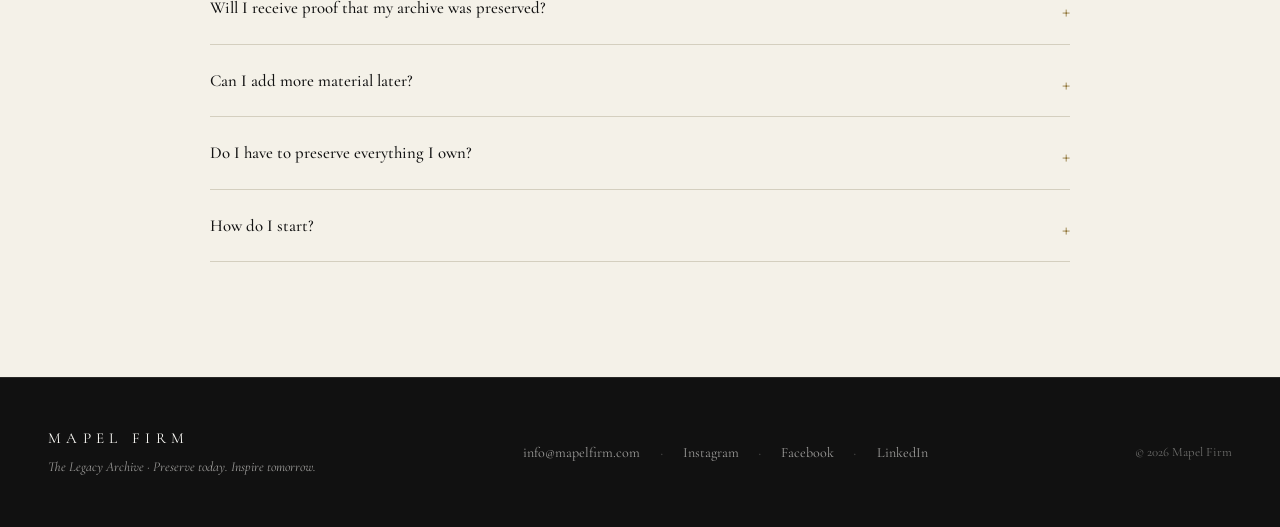
==== commit deb59b32: "Revert Family Archive pricing to \$999 Co-Authored-By: Claude Sonnet 5 <noreply@anthropic.com> Claud" ====
--- a/index.html
+++ b/index.html
@@ -247,7 +247,7 @@
           <li>Certificate of Preservation</li>
         </ul>
         <div class="price-row">
-          <span class="price-value">From KSH. 357,000</span>
+          <span class="price-value">From $999</span>
         </div>
         <p class="price-note">One-time preservation fee. No recurring charges.</p>
         <a href="#form" class="btn-dark pricing-cta">Begin Your Family Archive →</a>
--- a/styles.css
+++ b/styles.css
@@ -17,6 +17,8 @@
   --line: #D4CFBF;
   --muted: #6B6459;
   --accent: #8A6F2E;
+  --btn: #CF0000;
+  --btn-hover: #A30000;
 
   /* Fluid spacing tokens */
   --pad-x: clamp(1.25rem, 4vw, 3rem);
@@ -120,7 +122,7 @@
   font-weight: 500;
   letter-spacing: 0.18em;
   color: var(--paper);
-  background: var(--ink);
+  background: var(--btn);
   padding: 0.78rem 1.8rem;
   text-decoration: none;
   text-transform: uppercase;
@@ -128,7 +130,7 @@
   white-space: nowrap;
 }
 
-.nav-cta:hover { background: var(--ink-soft); }
+.nav-cta:hover { background: var(--btn-hover); }
 
 /* ── HAMBURGER ── */
 .nav-toggle {
@@ -200,7 +202,7 @@
   display: inline-block;
   margin-top: 1rem;
   padding: 0.9rem 2.2rem;
-  background: var(--ink);
+  background: var(--btn);
   color: var(--paper);
   font-size: 1rem;
 }
@@ -220,7 +222,7 @@
   inset: 0;
   /* Replace the URL below with the GoHighLevel media URL of your hero photograph
      (a family photo album / hands holding old photographs works well here). */
-  background-image: url('REPLACE_WITH_HERO_IMAGE_URL');
+  background-image: url('https://assets.cdn.filesafe.space/O8TpO01I8Hm4a859zZMa/media/6ab22d98ff484614db93f621.jpg');
   background-size: cover;
   background-position: center;
   background-color: var(--stone);
@@ -298,18 +300,18 @@
   font-size: clamp(0.9rem, 1.15vw, 1rem);
   font-weight: 500;
   letter-spacing: 0.18em;
-  color: var(--ink);
-  background: var(--paper);
+  color: var(--paper);
+  background: var(--btn);
   padding: 1.1rem 2.6rem;
   text-decoration: none;
   text-transform: uppercase;
   transition: background 0.3s ease, transform 0.3s ease;
   display: inline-block;
-  border: 1px solid var(--paper);
+  border: 1px solid var(--btn);
   cursor: pointer;
 }
 
-.btn-primary:hover { background: var(--stone); transform: translateY(-1px); }
+.btn-primary:hover { background: var(--btn-hover); transform: translateY(-1px); }
 
 /* Larger variant used inside the final-cta — adds presence at the page close. */
 .btn-primary.cta-final-btn {
@@ -318,7 +320,7 @@
   letter-spacing: 0.22em;
 }
 
-/* Dark variant — used on paper/paper-soft backgrounds (pricing cards, form). */
+/* Dark variant — used on paper/paper-soft backgrounds (pricing cards). */
 .btn-dark {
   font-family: 'Cormorant Garamond', serif;
   font-size: clamp(0.88rem, 1.1vw, 0.98rem);
@@ -1051,12 +1053,10 @@
 /* Touch devices — remove :hover dependencies that cause sticky states */
 @media (hover: none) {
   .nav-links a:hover,
-  .btn-primary:hover,
   .btn-secondary:hover,
   .btn-tertiary:hover,
+  .footer-links a:hover { opacity: 1; border-color: rgba(251,250,246,0.4); background: var(--paper); color: inherit; }
   .nav-cta:hover,
-  .footer-links a:hover { opacity: 1; border-color: rgba(251,250,246,0.4); background: var(--paper); color: inherit; }
-  .nav-cta:hover { background: var(--ink); color: var(--paper); }
-  .btn-primary:hover { background: var(--paper); }
-  .btn-dark:hover { background: var(--ink); }
-}
+  .btn-primary:hover { background: var(--btn); color: var(--paper); transform: none; }
+  .btn-dark:hover { background: var(--ink); color: var(--paper); transform: none; }
+}
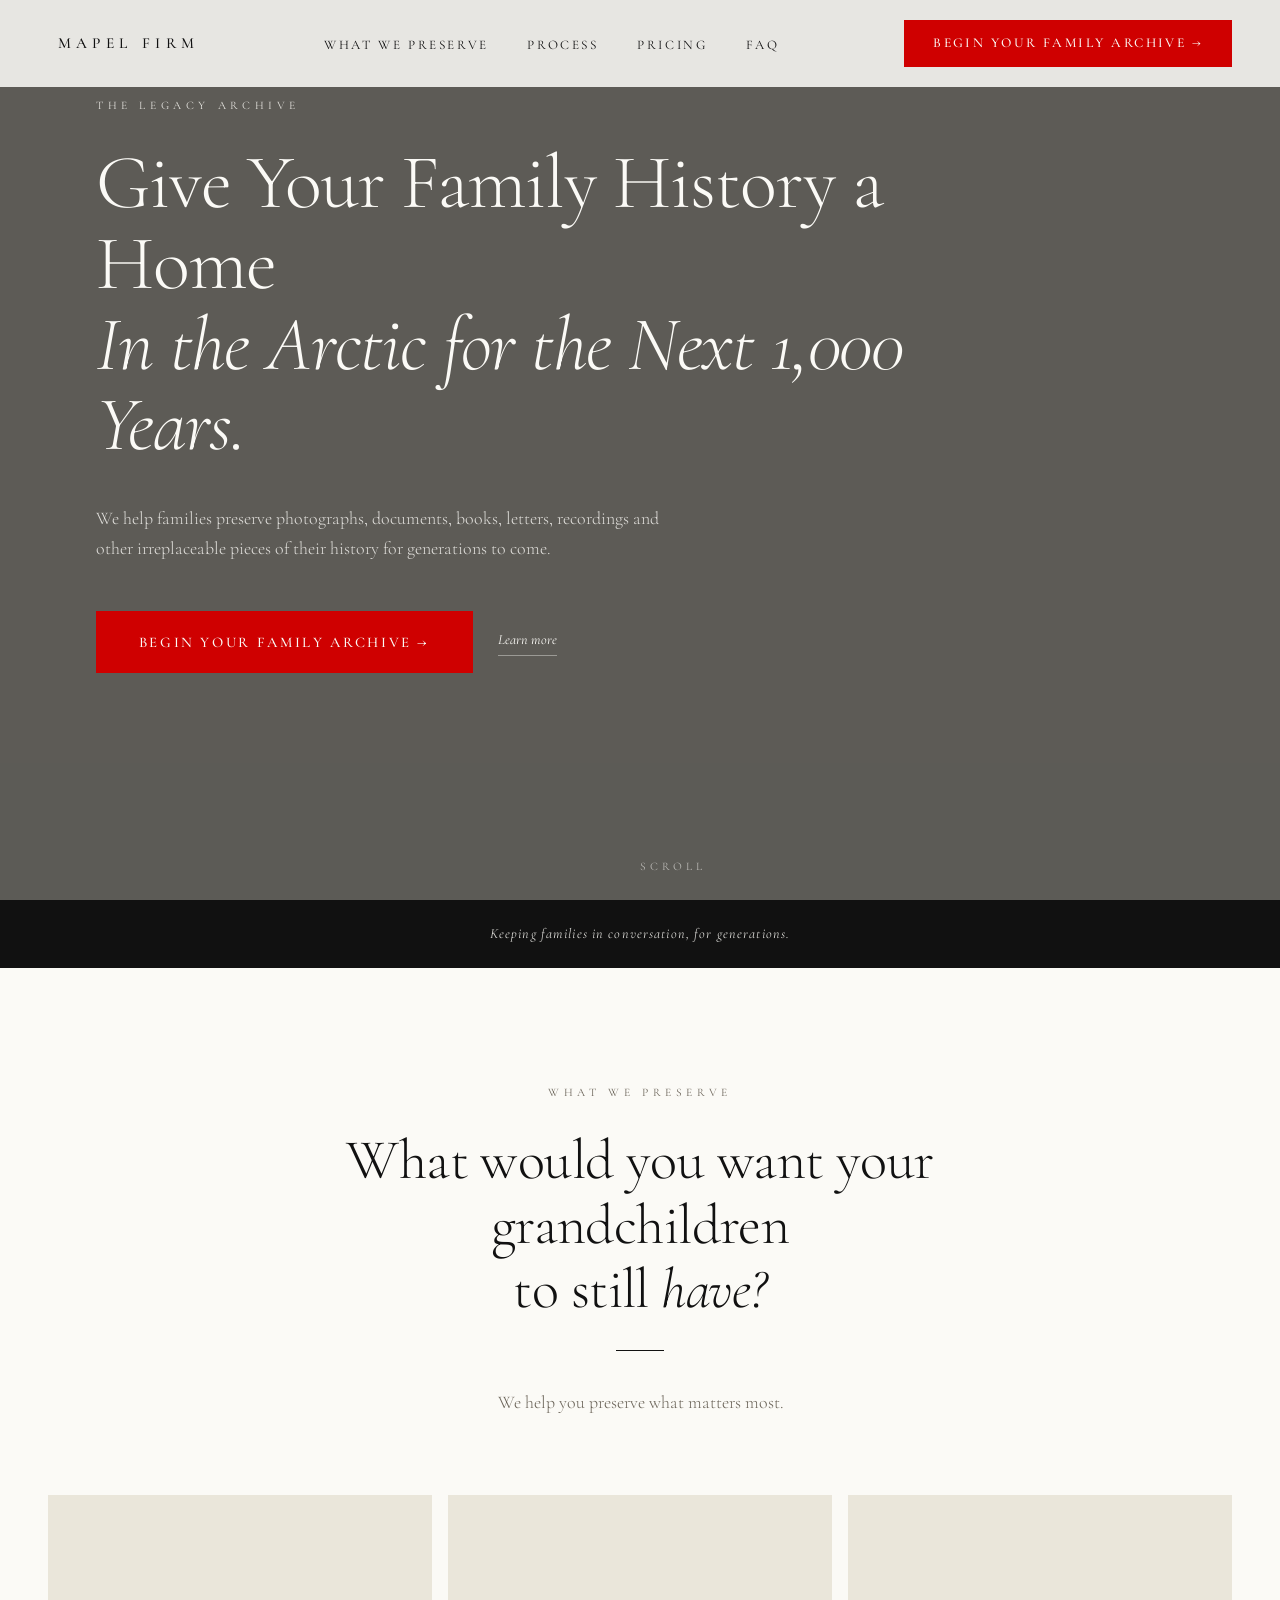
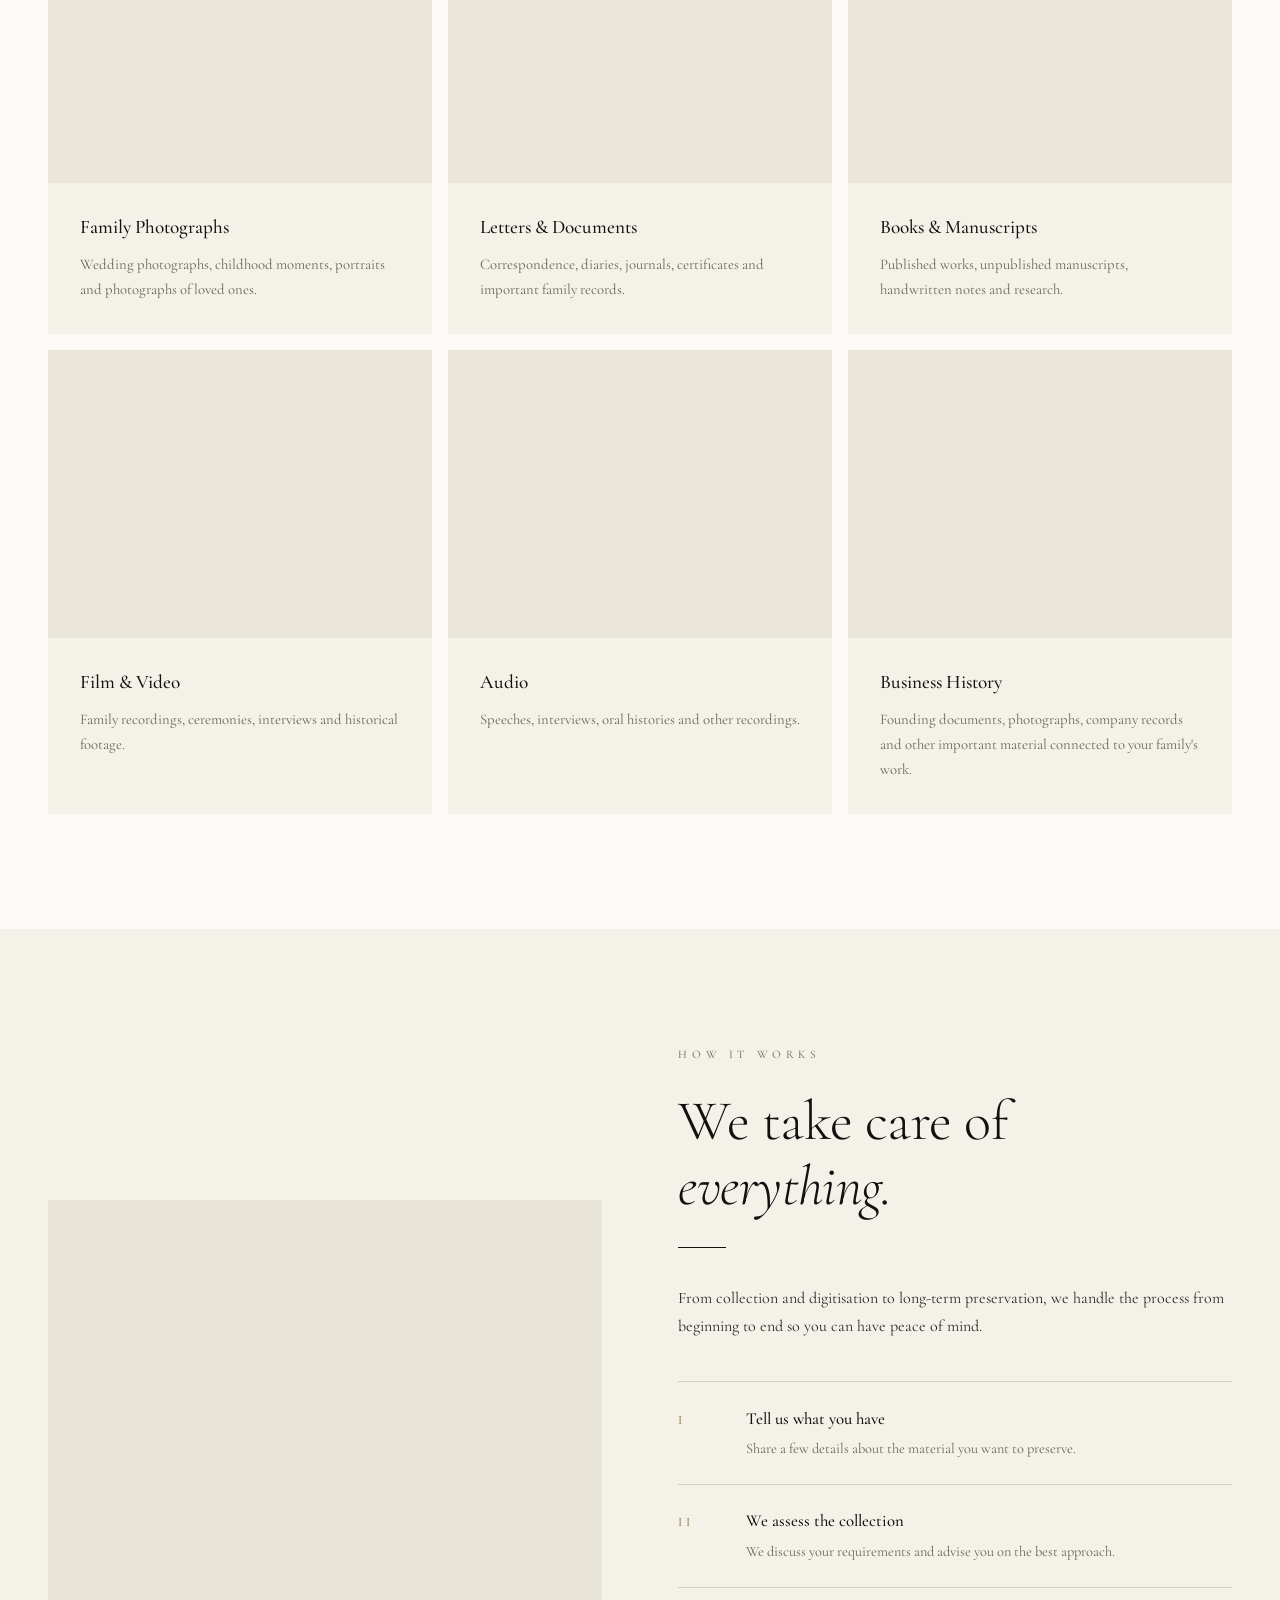
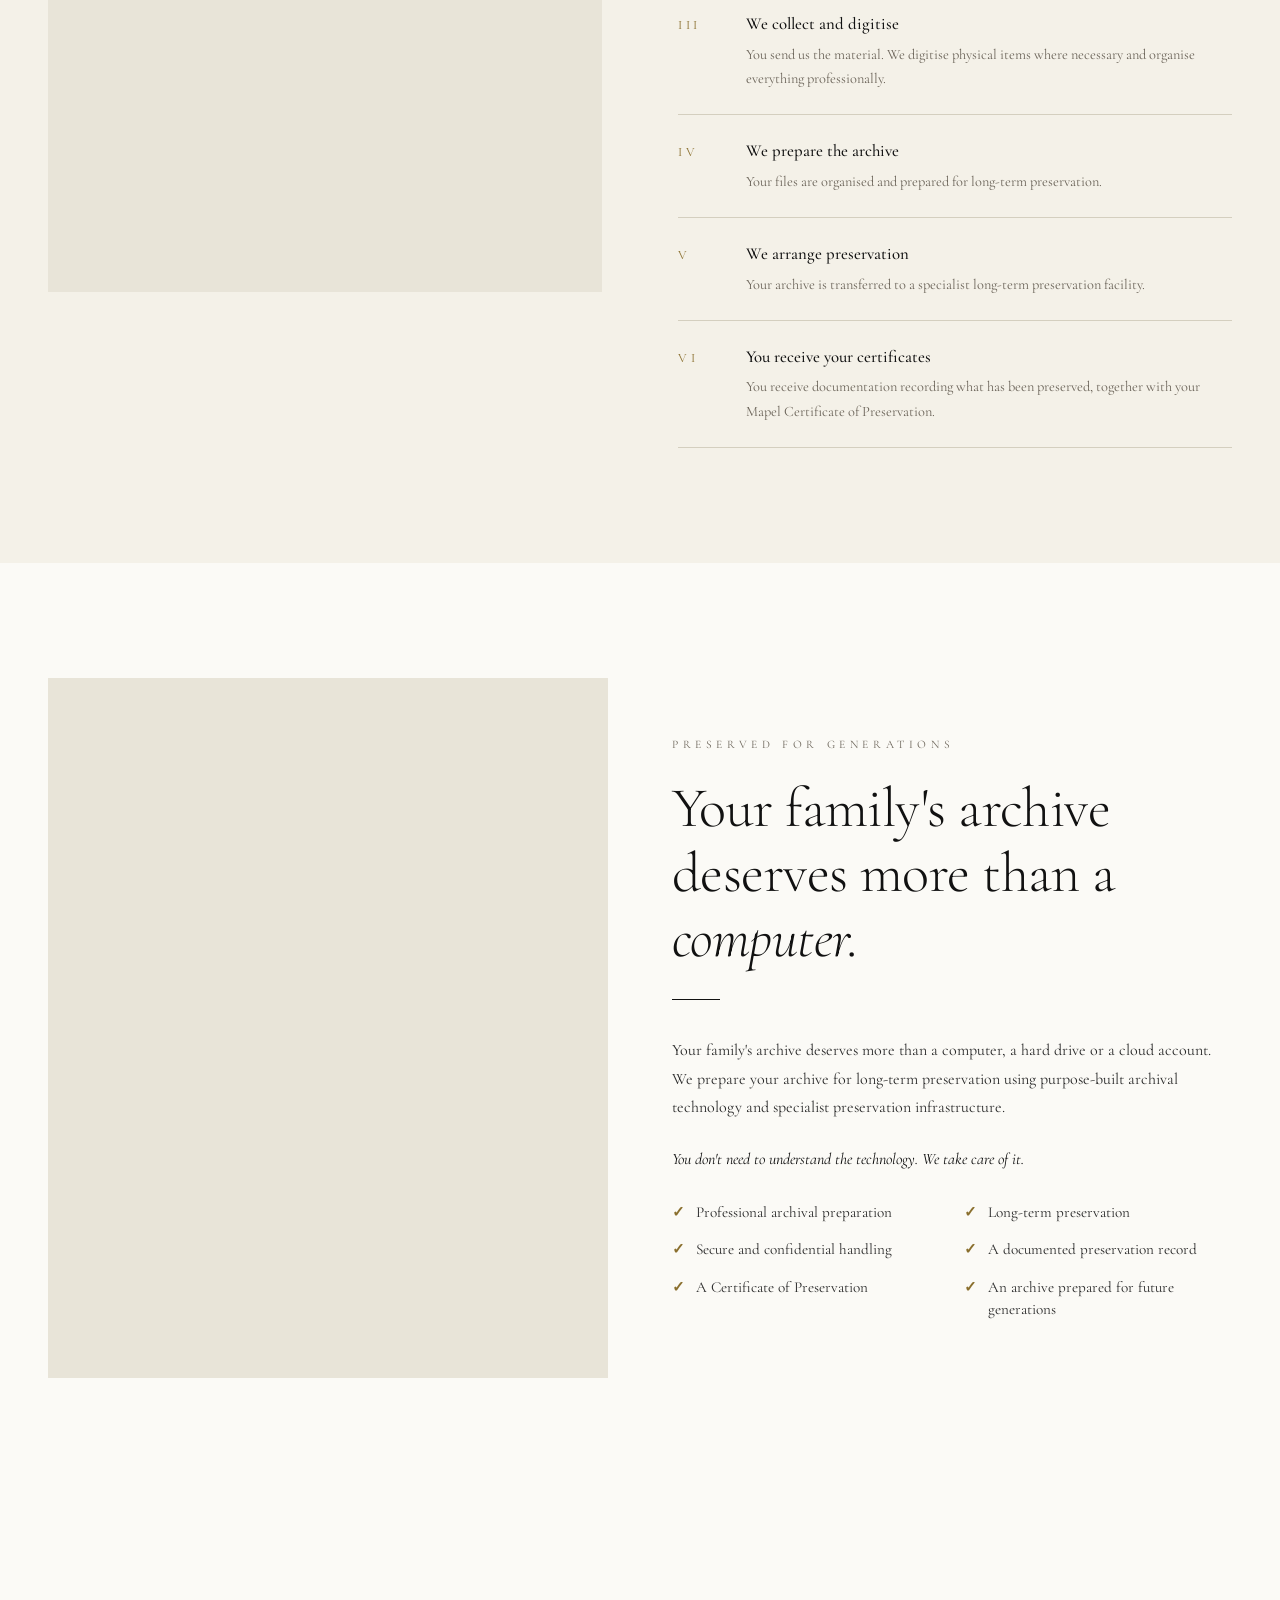
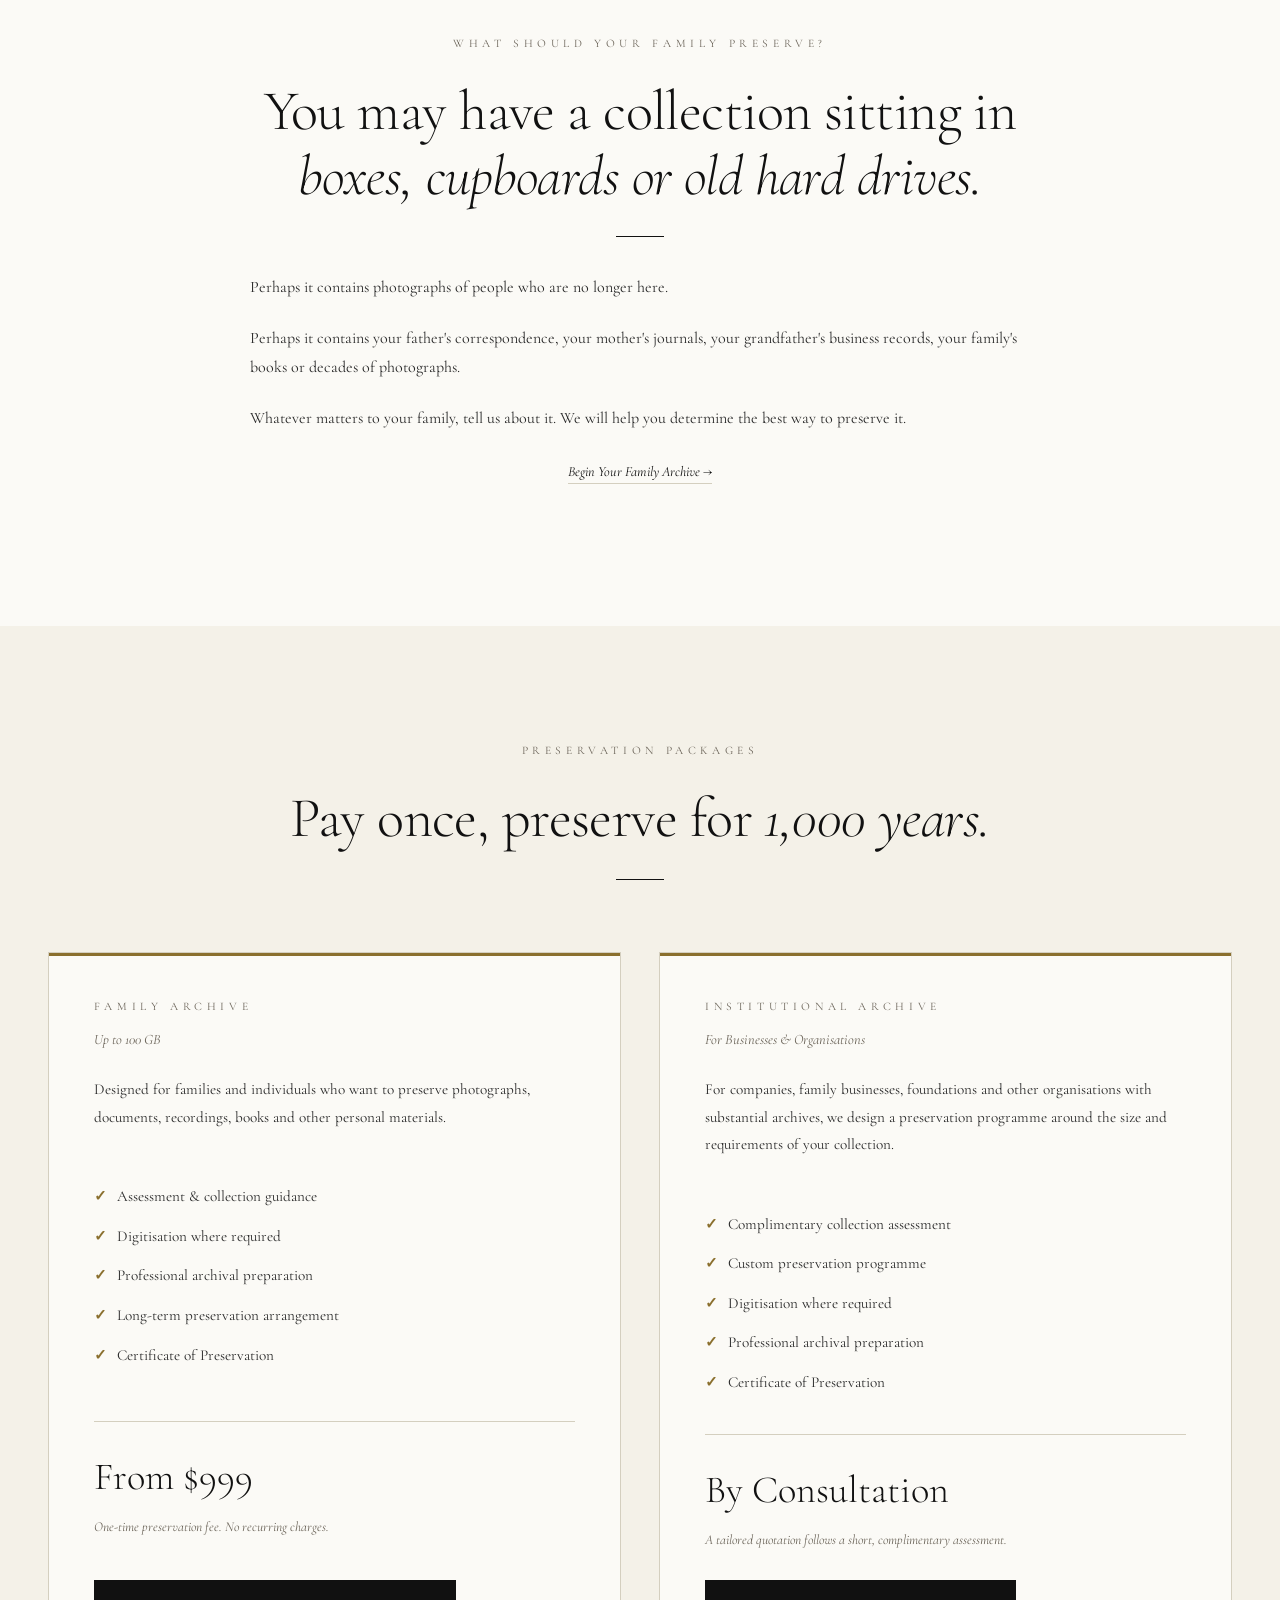
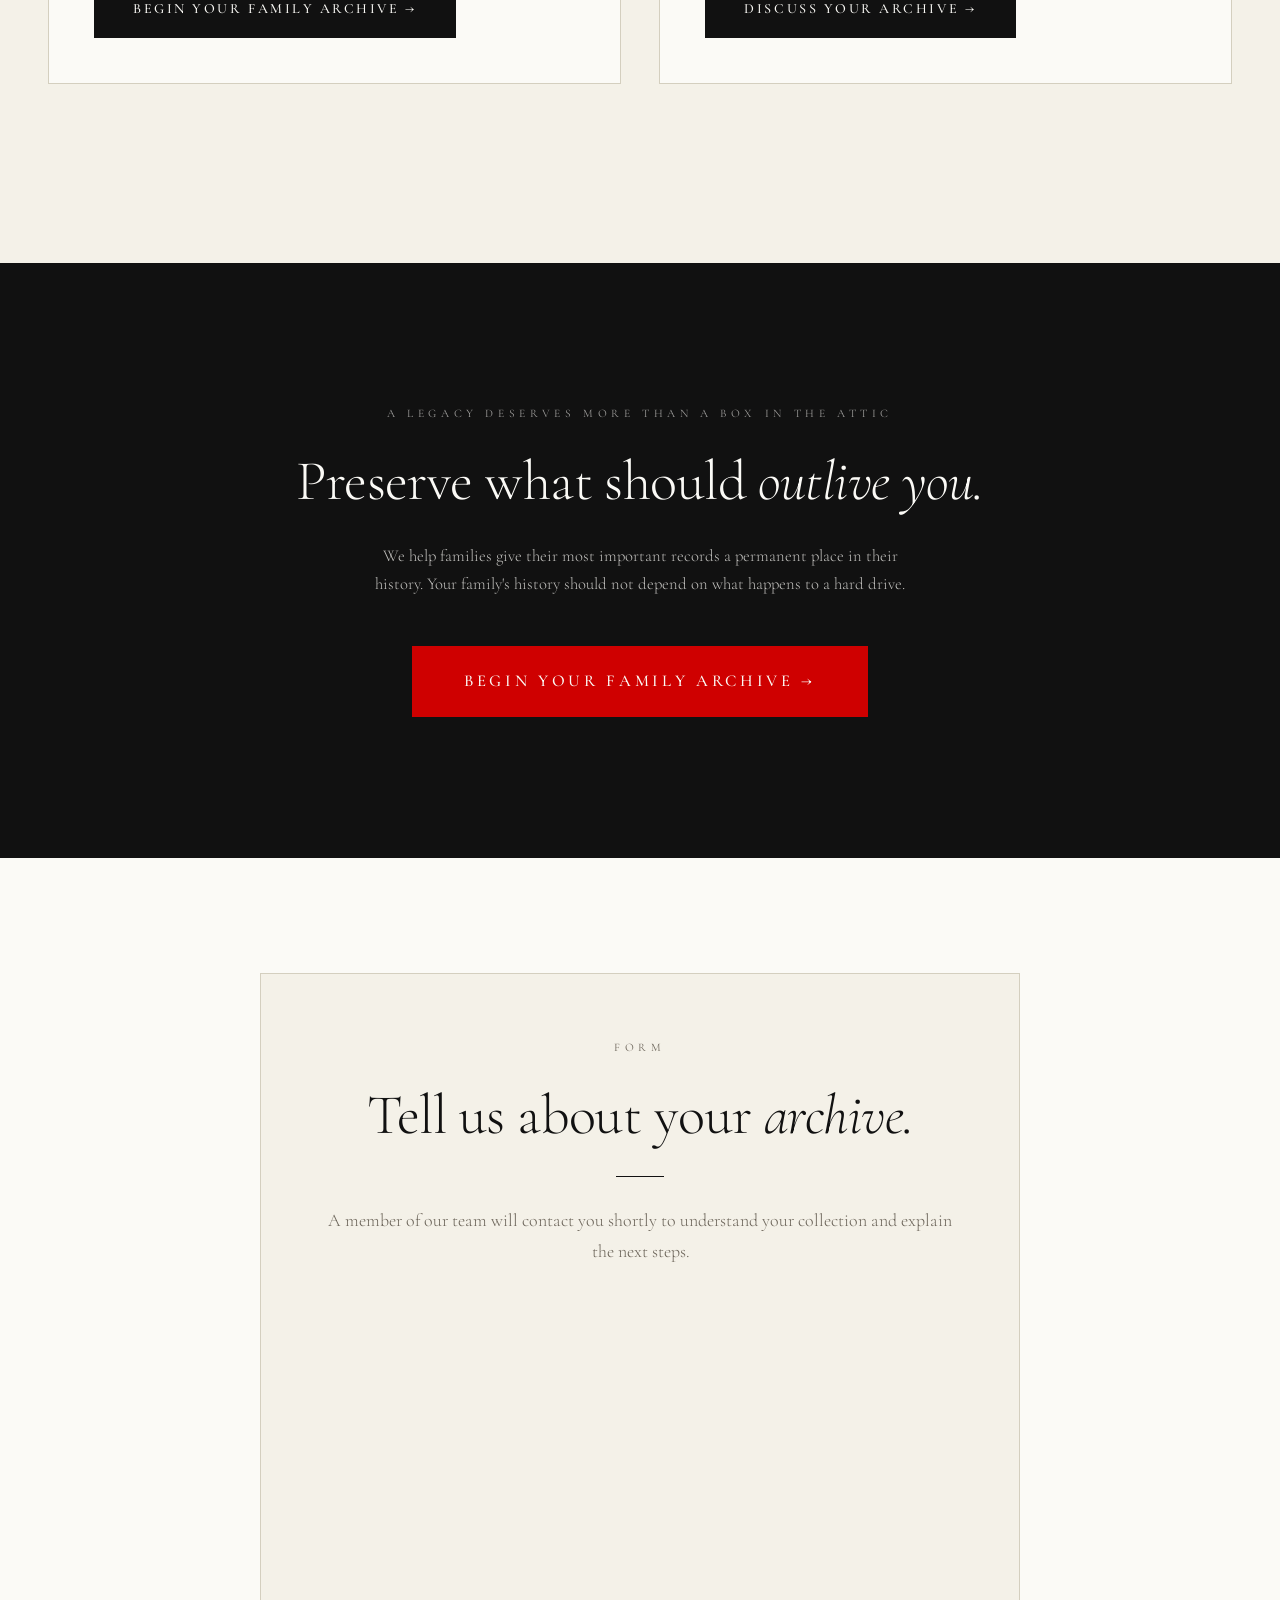
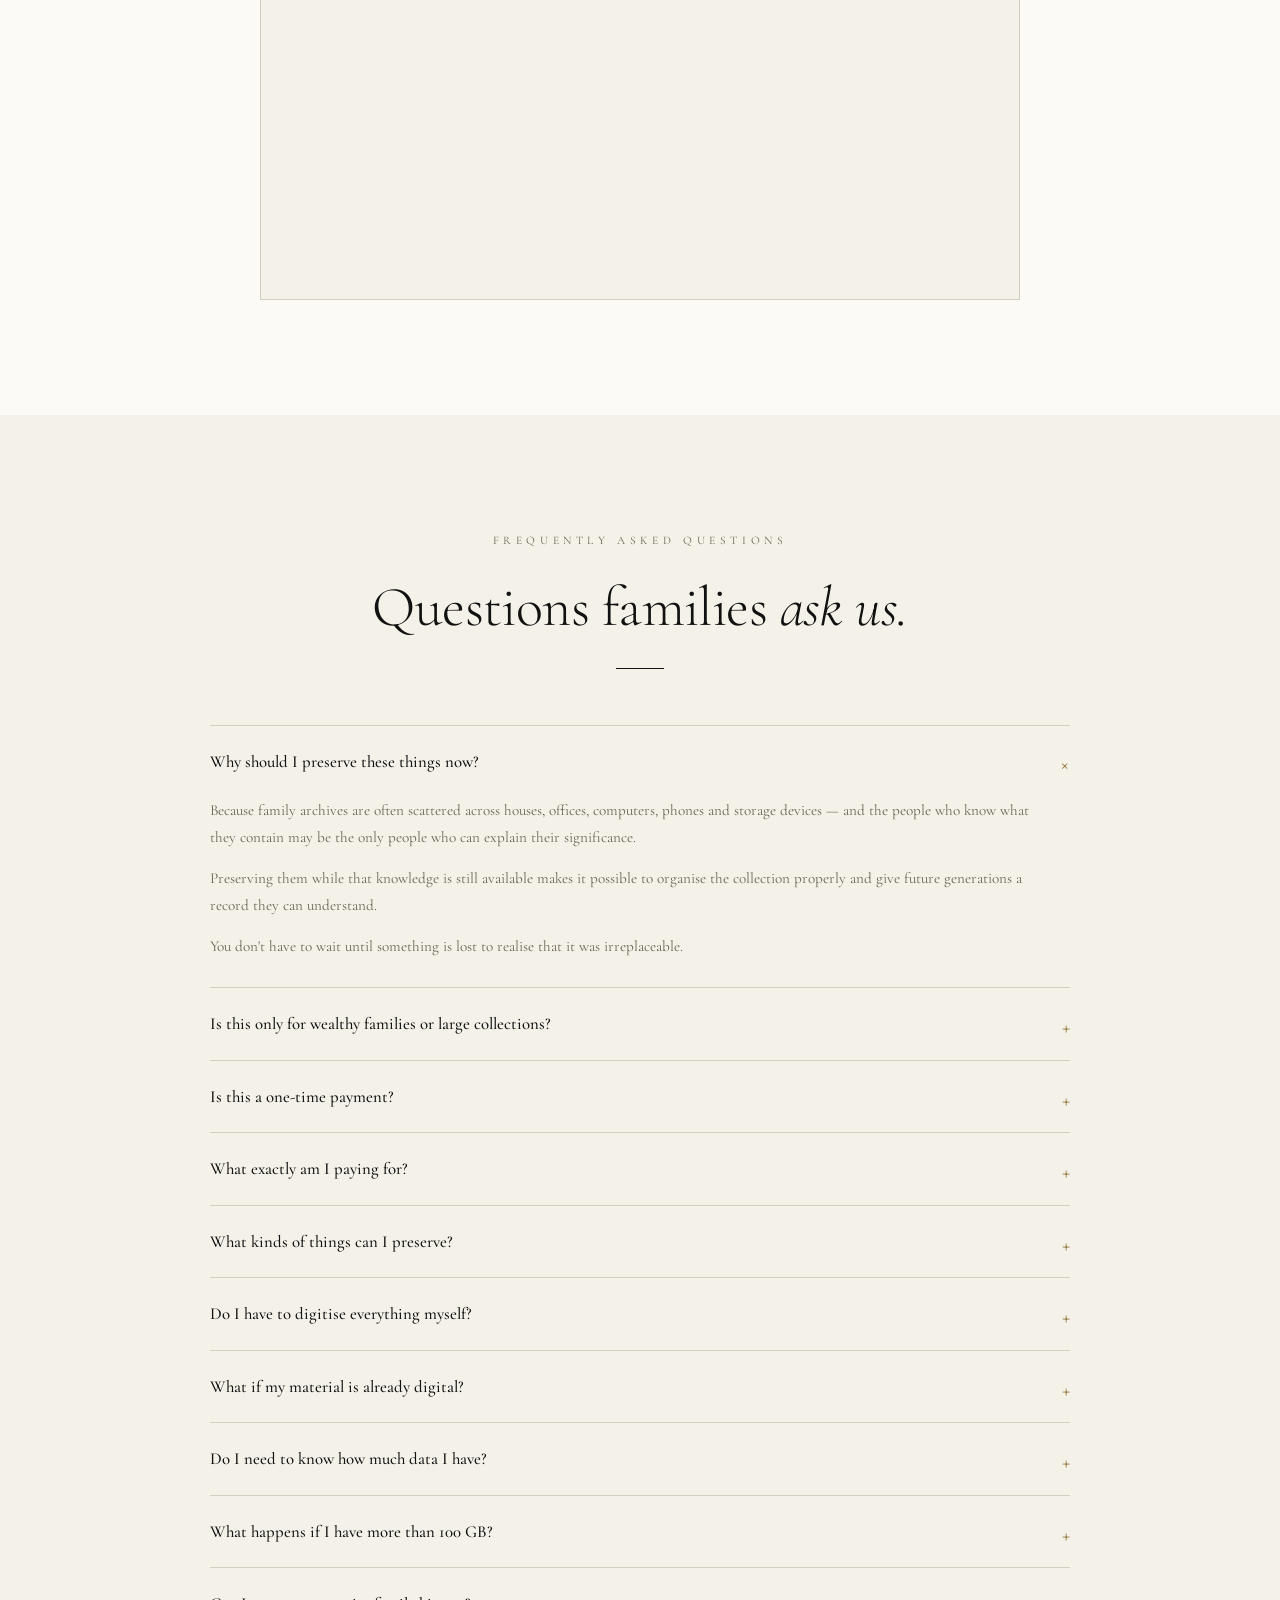
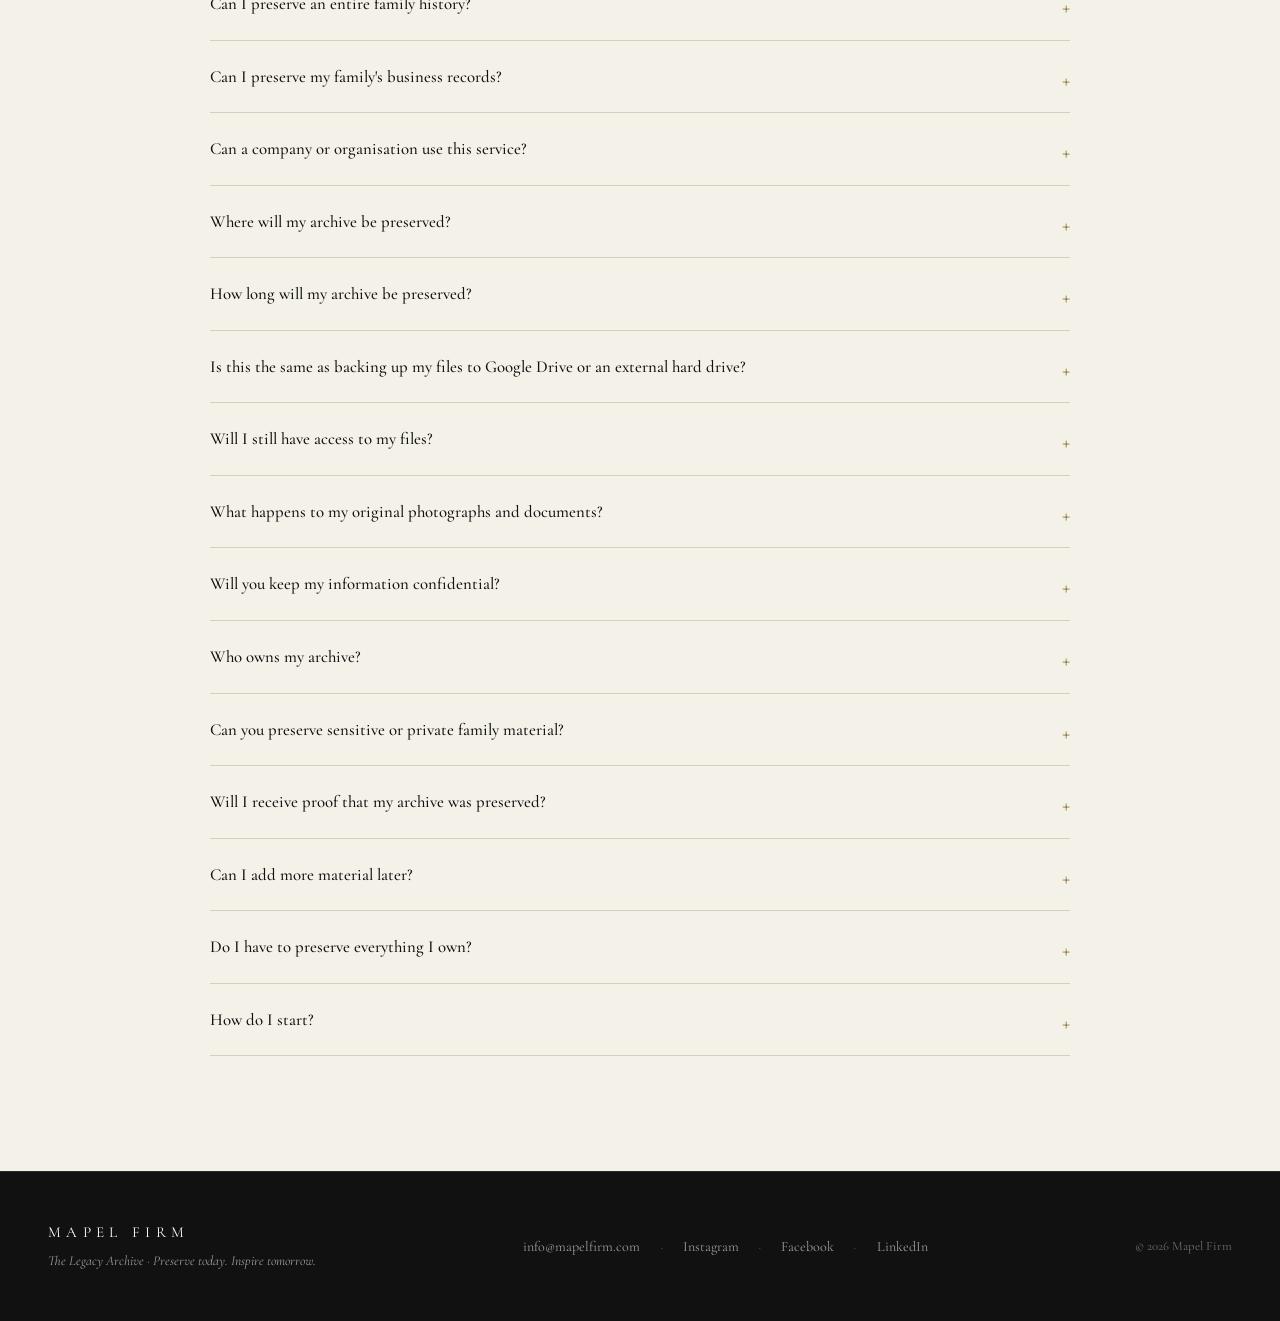
==== commit fb76c074: "Replace the multi-field Form embed with a one-question-at-a-time Survey Swaps the "Archive" Form ifr" ====
--- a/index.html
+++ b/index.html
@@ -298,23 +298,13 @@
 
       <div class="ghl-form-embed">
         <iframe
-          src="https://api.leadconnectorhq.com/widget/form/Mwyky2luVJnh3c9UUVtf"
-          style="width:100%;height:100%;border:none;border-radius:8px"
-          id="inline-Mwyky2luVJnh3c9UUVtf"
-          data-layout="{'id':'INLINE'}"
-          data-trigger-type="alwaysShow"
-          data-trigger-value=""
-          data-activation-type="alwaysActivated"
-          data-activation-value=""
-          data-deactivation-type="neverDeactivate"
-          data-deactivation-value=""
-          data-form-name="Archive"
-          data-height="1326"
-          data-layout-iframe-id="inline-Mwyky2luVJnh3c9UUVtf"
-          data-form-id="Mwyky2luVJnh3c9UUVtf"
+          src="https://api.leadconnectorhq.com/widget/survey/L0TPc5Fvjp618wBoLFCT"
+          style="border:none;width:100%;"
+          scrolling="no"
+          id="L0TPc5Fvjp618wBoLFCT"
+          title="survey"
           data-cookie-consent="true"
           data-cookie-consent-provider="auto"
-          title="Archive"
         >
         </iframe>
         <script src="https://link.msgsndr.com/js/form_embed.js"></script>
--- a/styles.css
+++ b/styles.css
@@ -424,6 +424,7 @@
   margin-bottom: 1.6rem;
 }
 
+h1.title,
 h2.title {
   font-family: 'Cormorant Garamond', serif;
   font-weight: 300;
@@ -433,6 +434,7 @@
   letter-spacing: -0.01em;
 }
 
+h1.title em,
 h2.title em { font-style: italic; font-weight: 300; }
 
 .lead {
@@ -817,8 +819,7 @@
 
 .ghl-form-embed iframe {
   width: 100%;
-  min-height: 1326px;
-  height: 100%;
+  min-height: 520px;
   border: none;
   border-radius: 8px;
   display: block;
@@ -883,6 +884,91 @@
 
 .faq-item .faq-answer li { margin-bottom: 0.4rem; }
 
+/* ── THANK YOU PAGE ── */
+.thankyou-hero {
+  background: var(--paper);
+  padding: var(--pad-y-large) var(--pad-x);
+  min-height: 78vh;
+  display: flex;
+  align-items: center;
+}
+
+.thankyou-inner {
+  max-width: 640px;
+  margin: 0 auto;
+  text-align: center;
+}
+
+.thankyou-mark {
+  width: 56px;
+  height: 56px;
+  margin: 0 auto 2rem;
+  border-radius: 50%;
+  border: 1px solid var(--btn);
+  color: var(--btn);
+  display: flex;
+  align-items: center;
+  justify-content: center;
+  font-size: 1.4rem;
+}
+
+.thankyou-hero .eyebrow { justify-content: center; }
+.thankyou-hero .rule { margin: 0 auto 2.25rem; }
+.thankyou-hero h1.title { margin-left: auto; margin-right: auto; }
+
+.thankyou-sub {
+  font-size: clamp(1.05rem, 1.4vw, 1.2rem);
+  line-height: 1.75;
+  color: var(--muted);
+  font-weight: 300;
+  max-width: 540px;
+  margin: 0 auto clamp(2.5rem, 5vw, 3.5rem);
+}
+
+.thankyou-steps {
+  list-style: none;
+  text-align: left;
+  max-width: 520px;
+  margin: 0 auto clamp(2.5rem, 5vw, 3.5rem);
+  border-top: 1px solid var(--line);
+}
+
+.thankyou-steps li {
+  display: flex;
+  gap: 1.1rem;
+  align-items: flex-start;
+  padding: 1.5rem 0;
+  border-bottom: 1px solid var(--line);
+}
+
+.thankyou-steps .mark {
+  flex-shrink: 0;
+  width: 28px;
+  height: 28px;
+  border-radius: 50%;
+  background: var(--btn);
+  color: var(--paper);
+  font-family: 'Cormorant Garamond', serif;
+  font-size: 0.85rem;
+  font-weight: 500;
+  display: flex;
+  align-items: center;
+  justify-content: center;
+}
+
+.thankyou-steps h4 {
+  font-family: 'Cormorant Garamond', serif;
+  font-size: clamp(1.05rem, 1.3vw, 1.2rem);
+  font-weight: 500;
+  margin-bottom: 0.3rem;
+}
+
+.thankyou-steps p {
+  font-size: 0.95rem;
+  line-height: 1.65;
+  color: var(--muted);
+}
+
 /* ── FOOTER ── */
 footer {
   background: var(--ink);
@@ -1023,7 +1109,7 @@
   .pricing-card { padding: 1.75rem; }
 
   .form-shell { padding: 1.75rem 1.25rem; }
-  .ghl-form-embed iframe { min-height: 1500px; }
+  .ghl-form-embed iframe { min-height: 620px; }
 
   .faq-item summary { padding: 1.25rem 1.8rem 1.25rem 0; }
   .faq-item .faq-answer { padding: 0 1.8rem 1.5rem 0; }
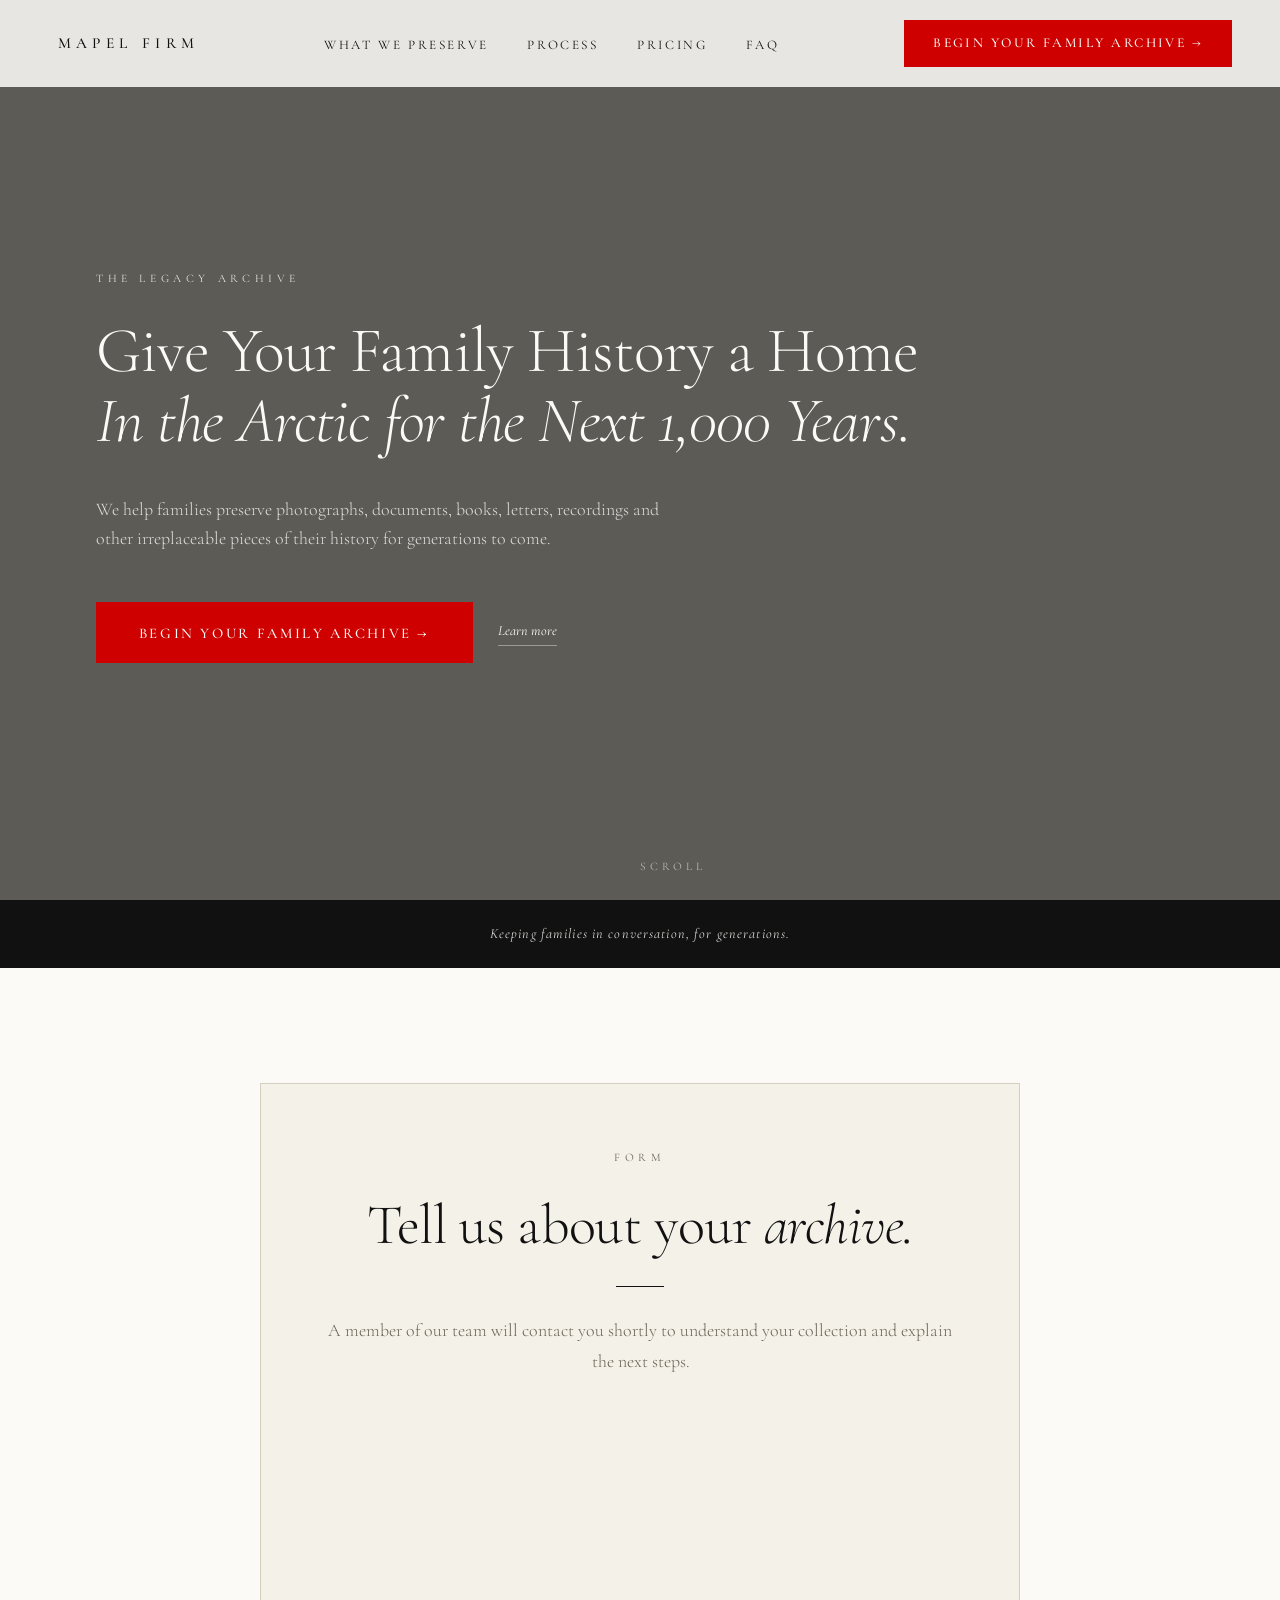
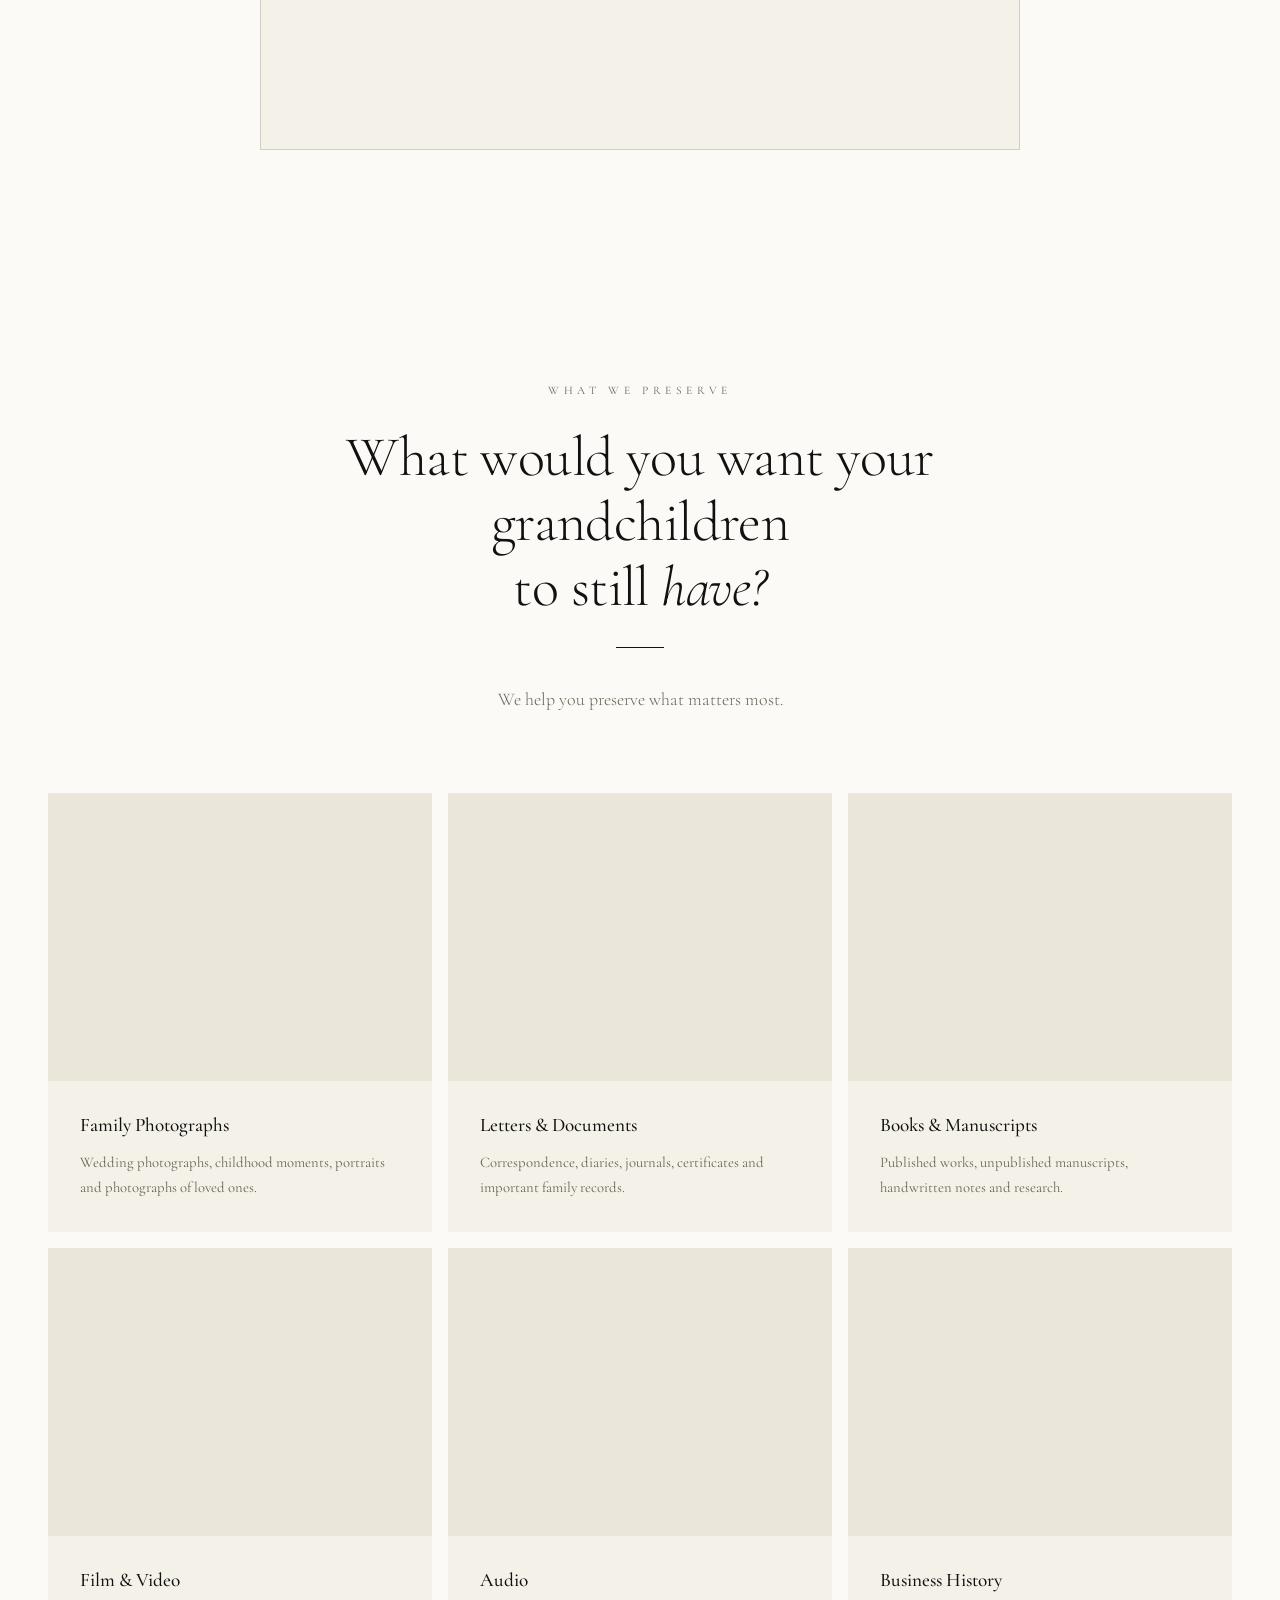
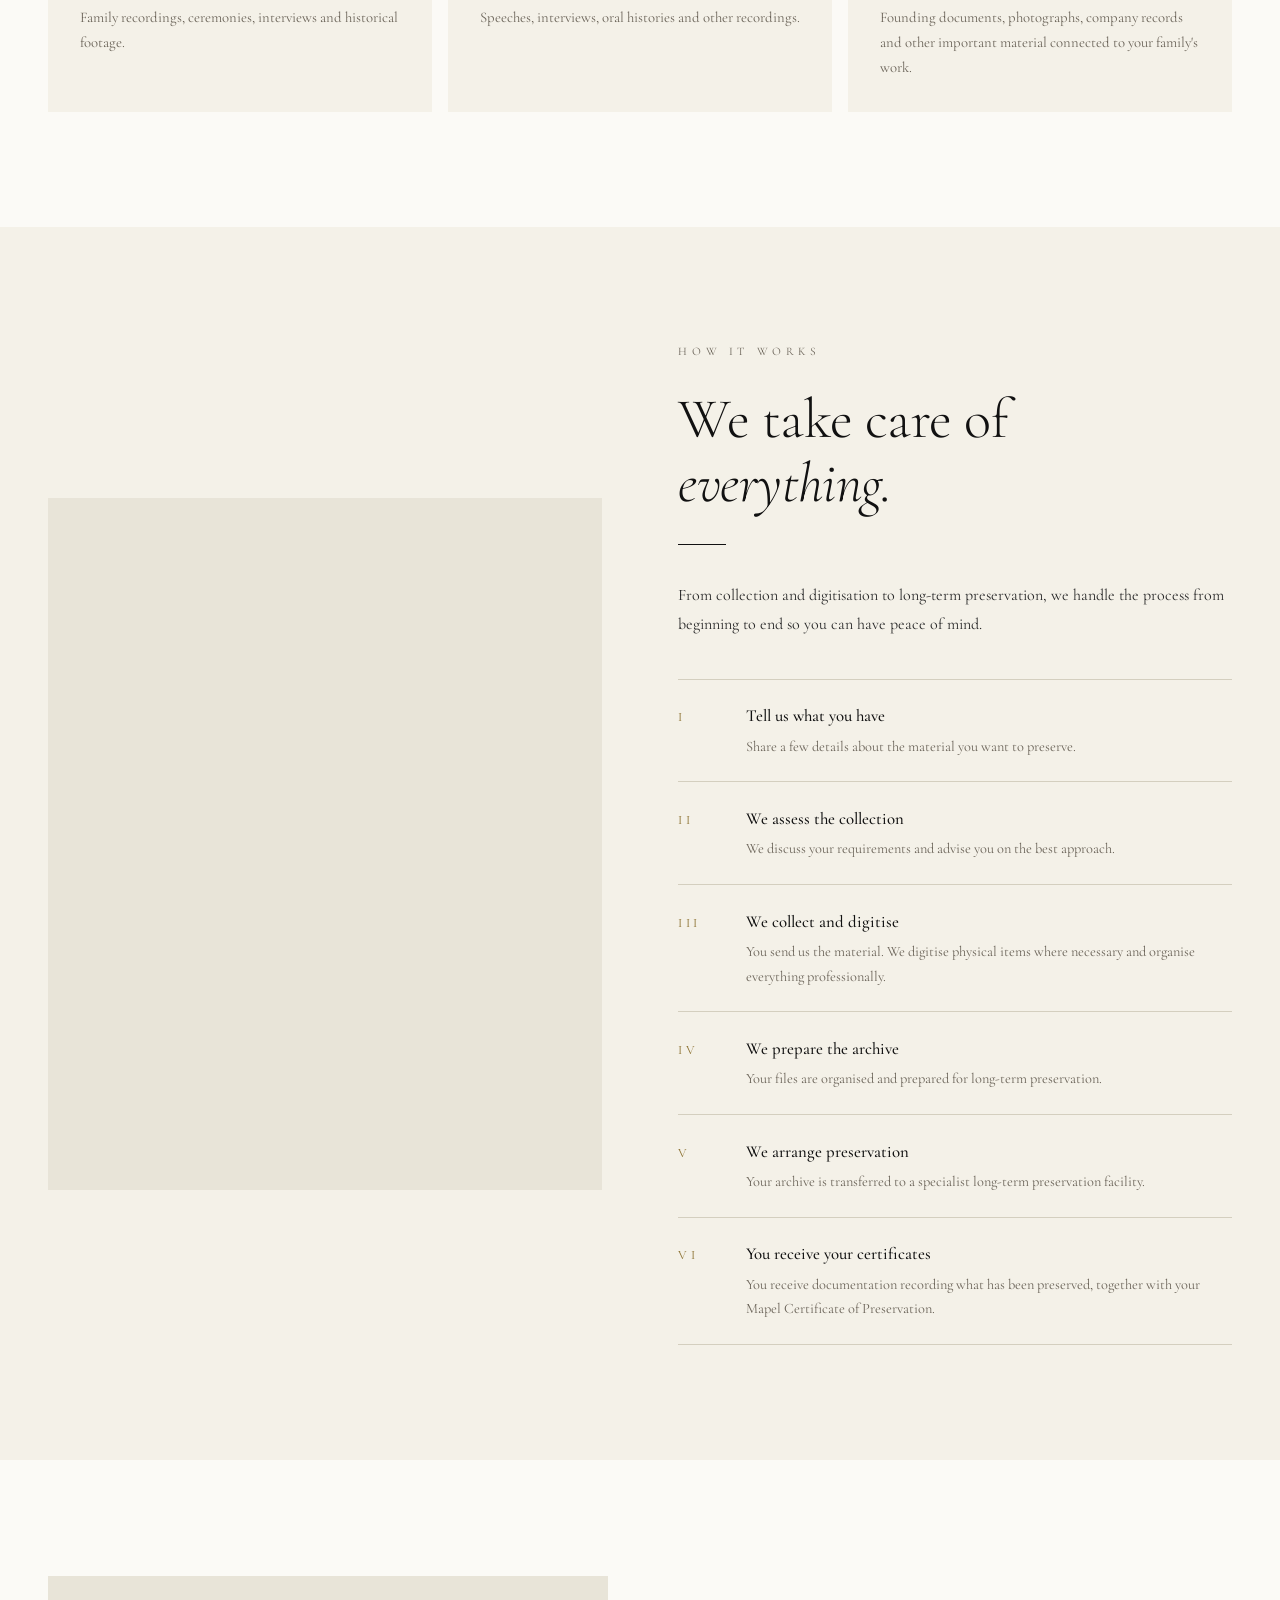
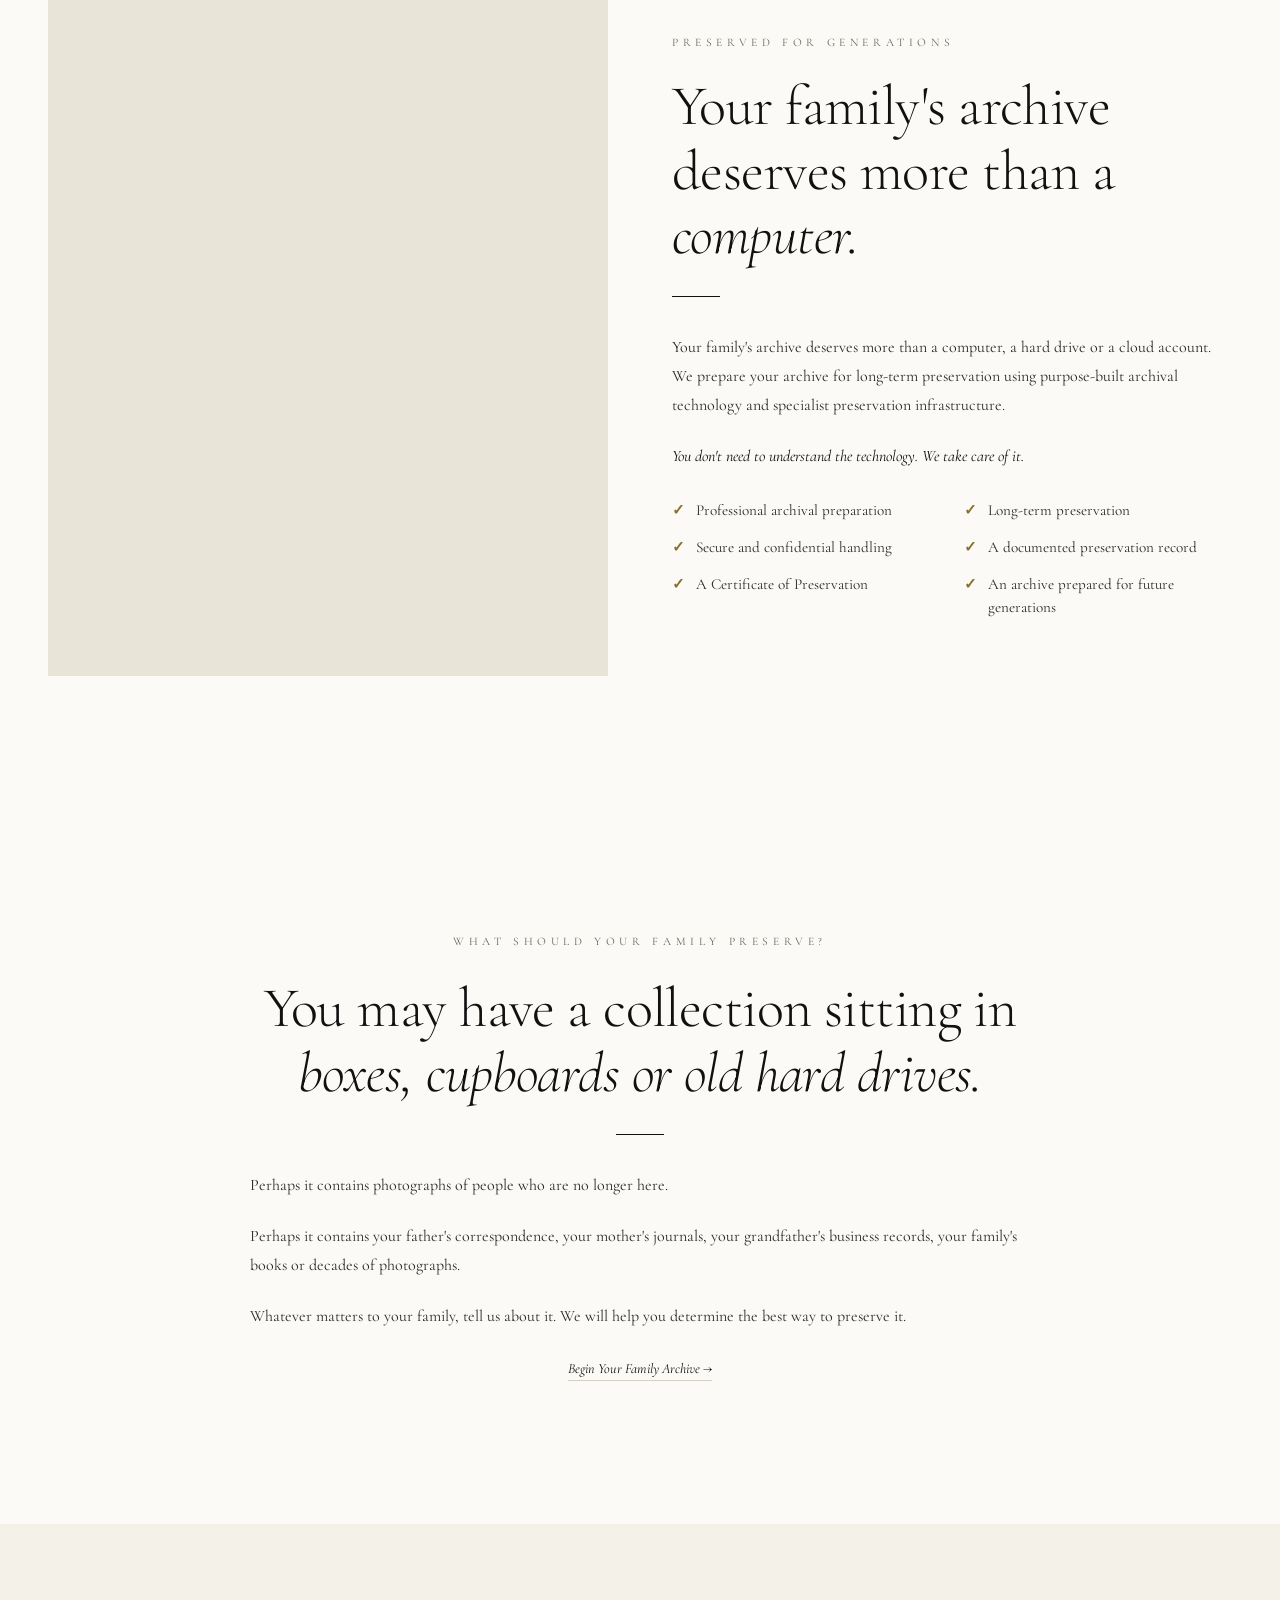
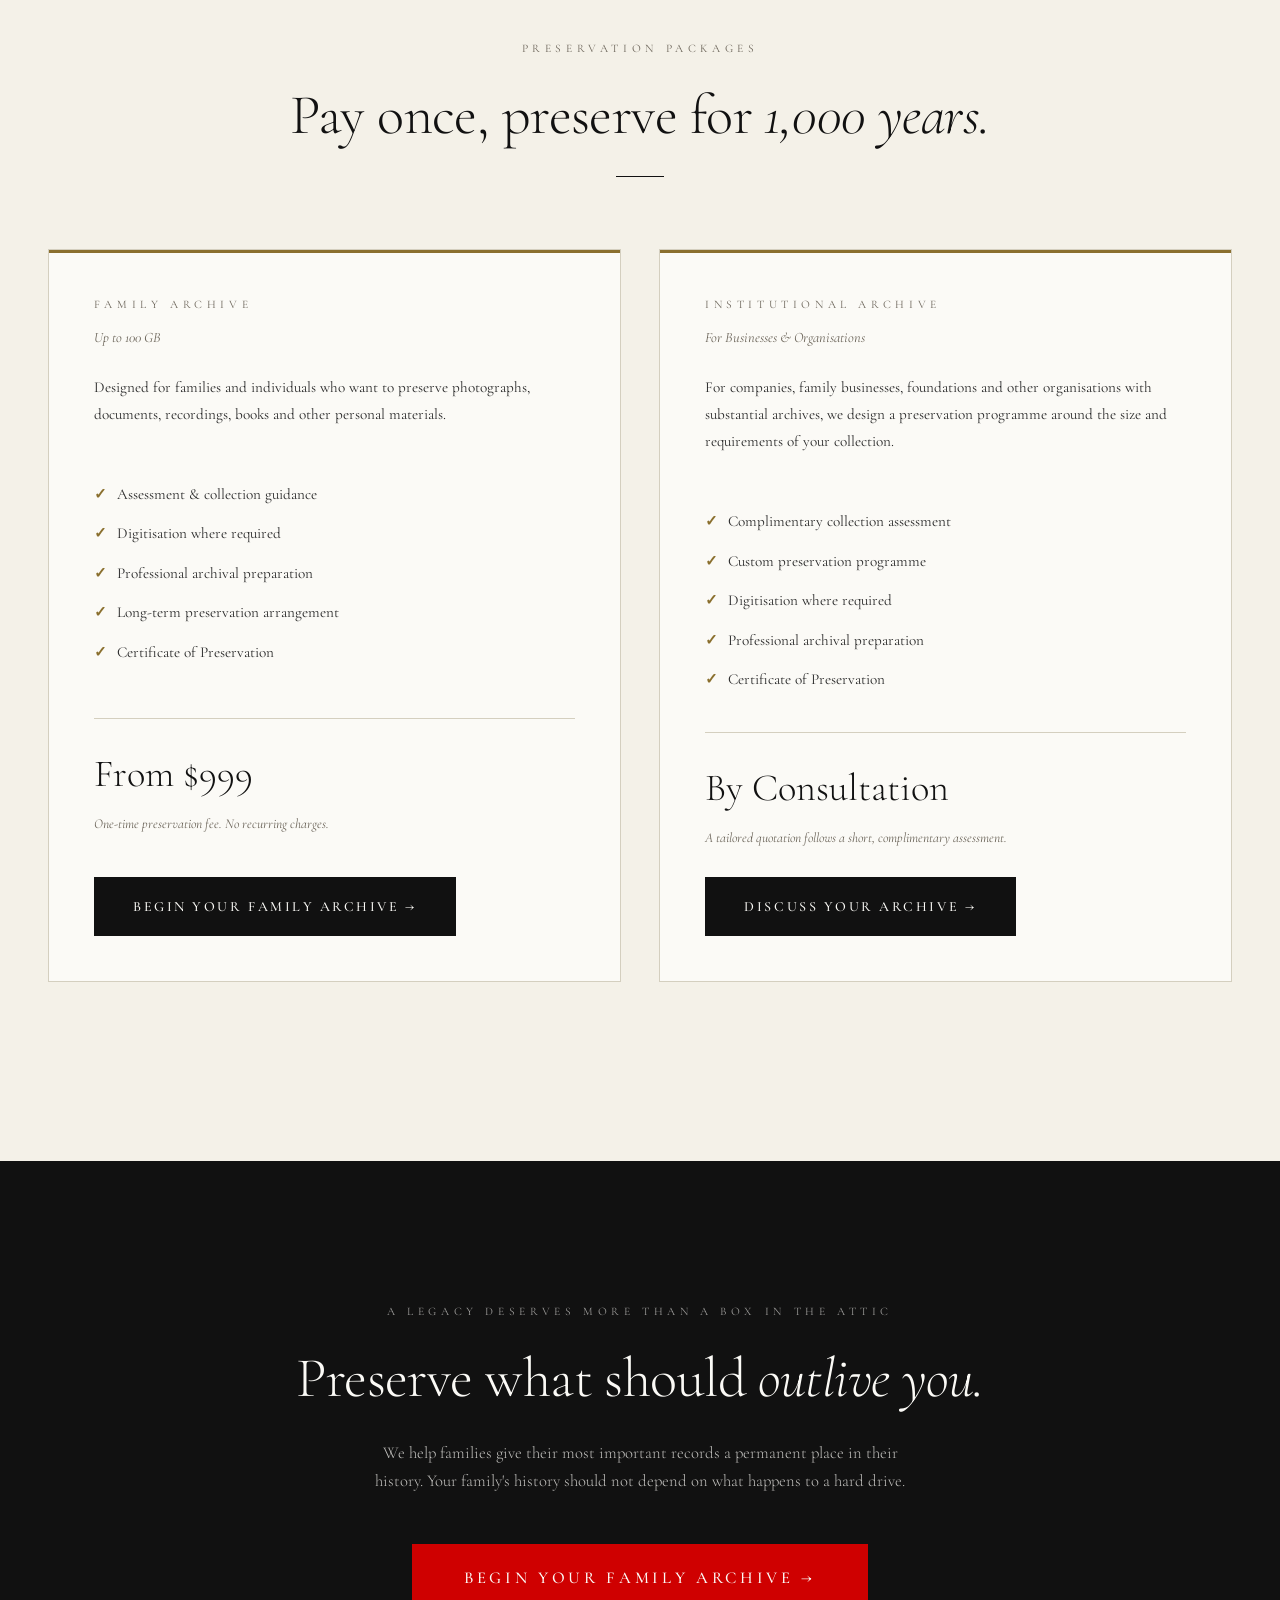
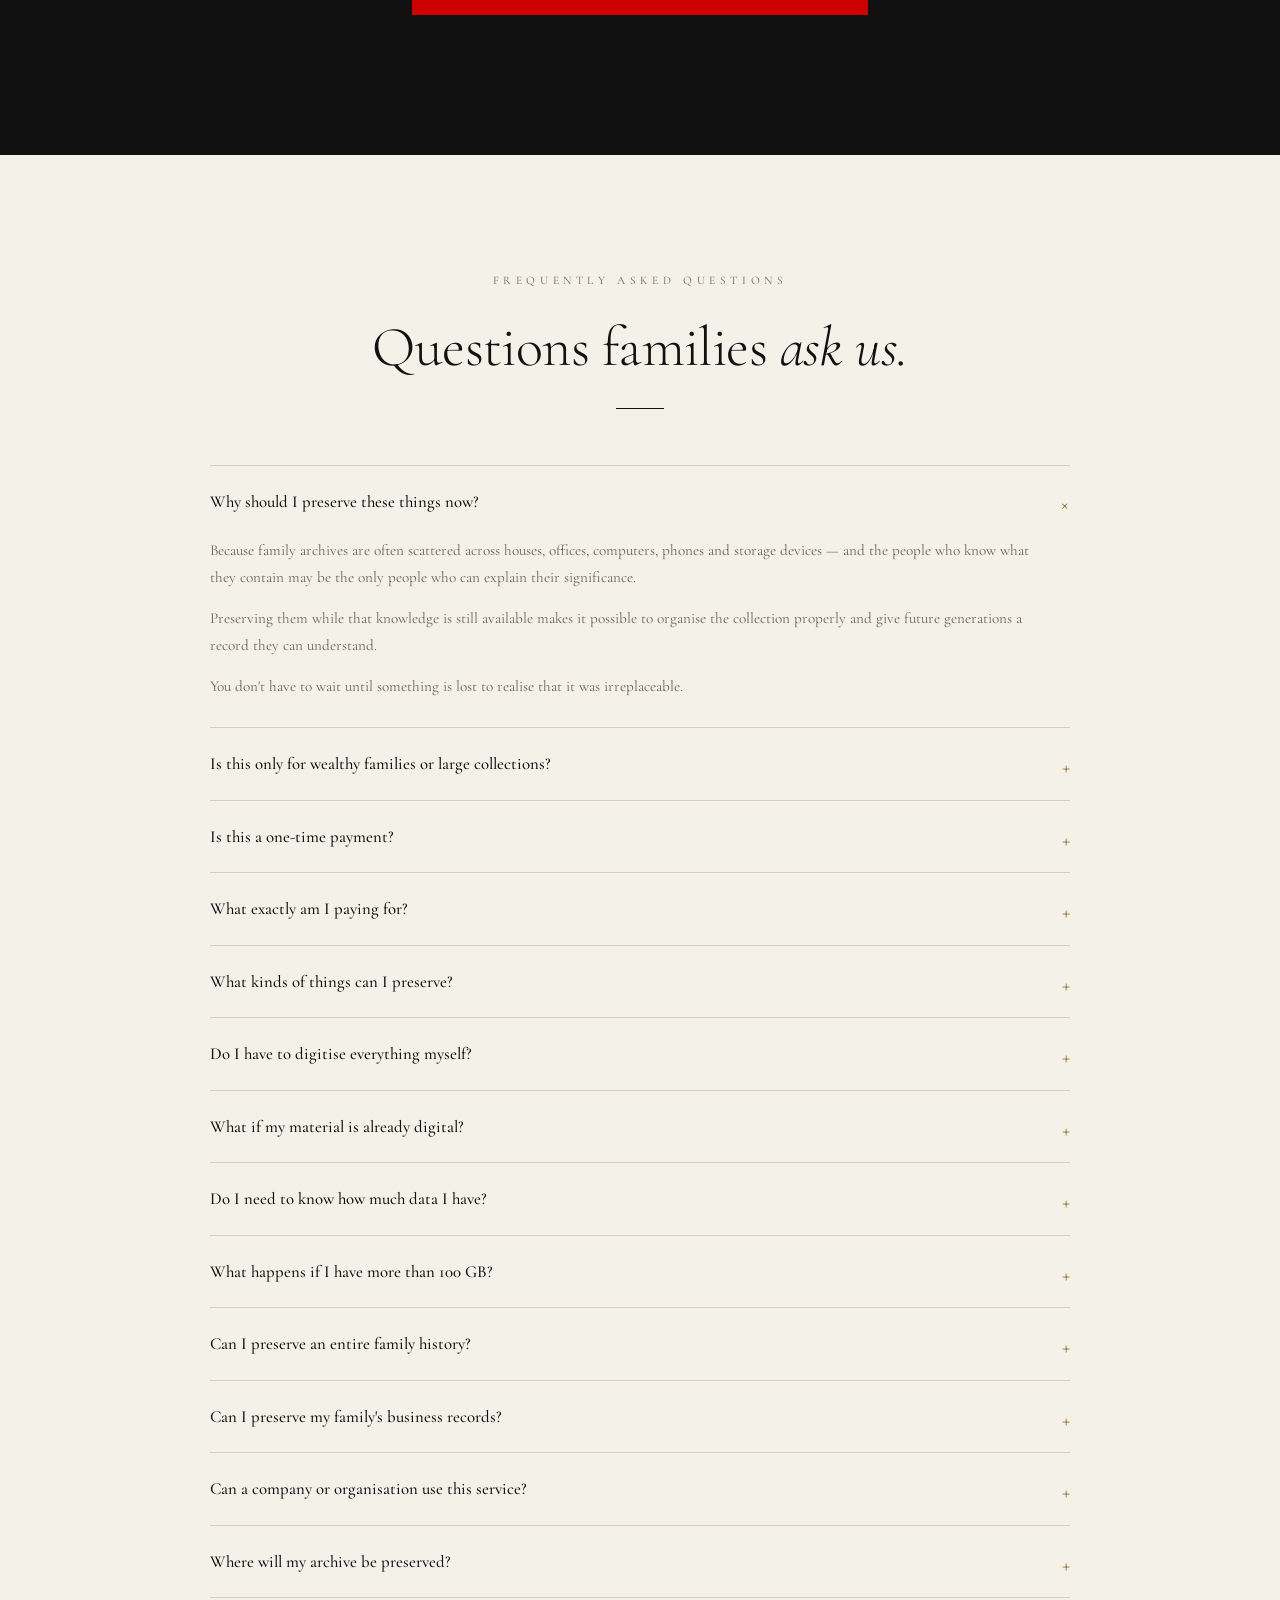
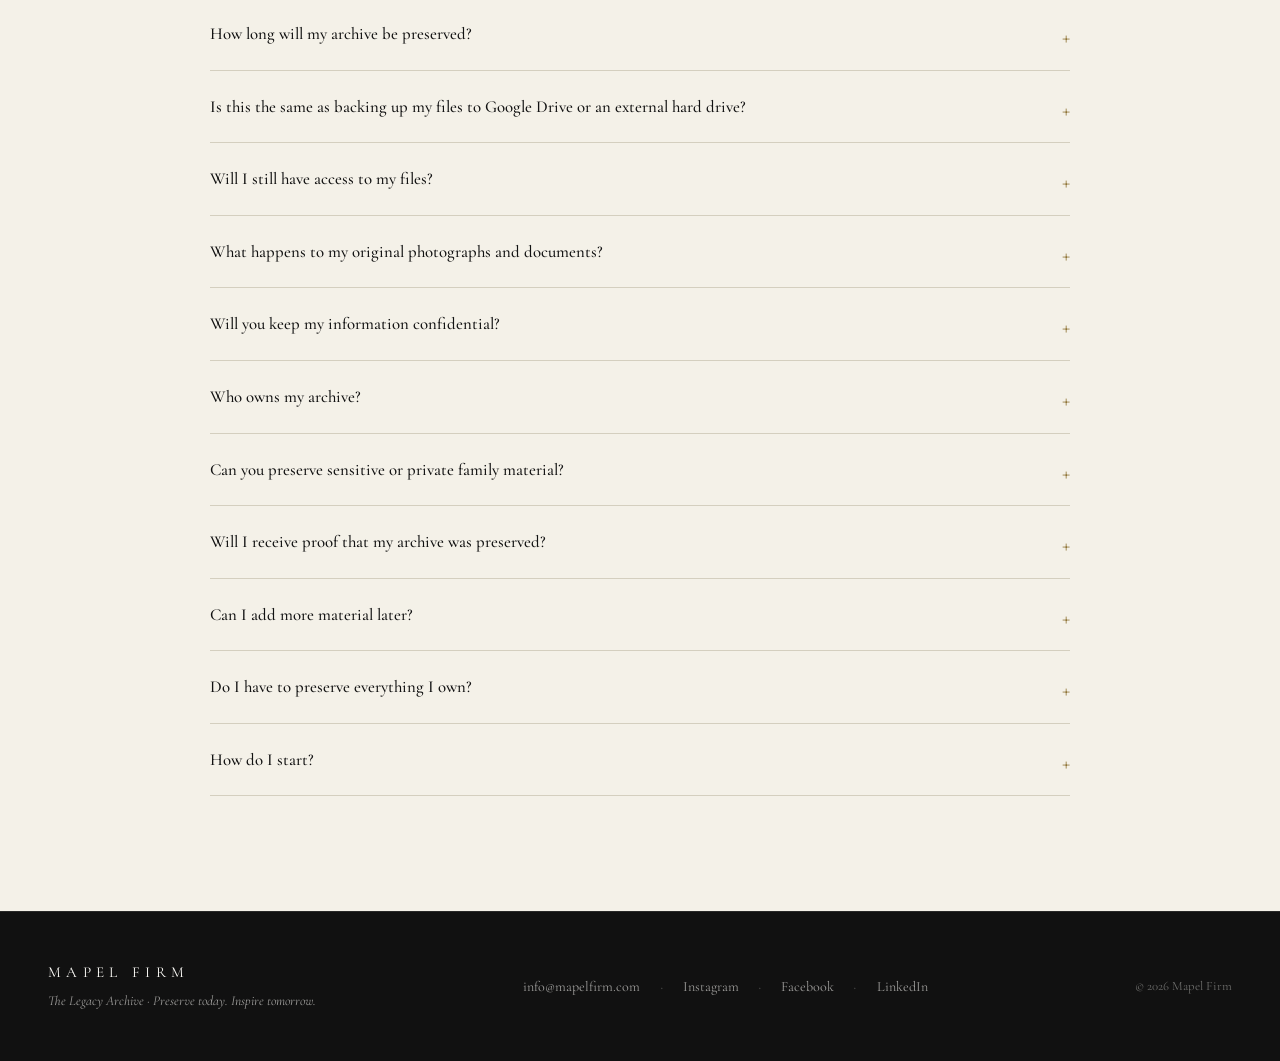
==== commit eaf15cd3: "Move the form ahead of "What We Preserve" Relocates the form section to sit right after the "Keeping" ====
--- a/index.html
+++ b/index.html
@@ -67,6 +67,34 @@
     <span>Keeping families in conversation, for generations.</span>
   </div>
 </div>
+
+<!-- FORM -->
+<section class="form-section" id="form">
+  <div class="section-inner">
+    <div class="form-shell">
+      <div class="form-header">
+        <p class="eyebrow">Form</p>
+        <h2 class="title">Tell us about your <em>archive.</em></h2>
+        <div class="rule"></div>
+        <p class="lead">A member of our team will contact you shortly to understand your collection and explain the next steps.</p>
+      </div>
+
+      <div class="ghl-form-embed">
+        <iframe
+          src="https://api.leadconnectorhq.com/widget/survey/L0TPc5Fvjp618wBoLFCT"
+          style="border:none;width:100%;"
+          scrolling="no"
+          id="L0TPc5Fvjp618wBoLFCT"
+          title="survey"
+          data-cookie-consent="true"
+          data-cookie-consent-provider="auto"
+        >
+        </iframe>
+        <script src="https://link.msgsndr.com/js/form_embed.js"></script>
+      </div>
+    </div>
+  </div>
+</section>
 
 <!-- WHAT TO PRESERVE -->
 <section class="preserve" id="what-to-preserve">
@@ -285,34 +313,6 @@
   </div>
 </section>
 
-<!-- FORM -->
-<section class="form-section" id="form">
-  <div class="section-inner">
-    <div class="form-shell">
-      <div class="form-header">
-        <p class="eyebrow">Form</p>
-        <h2 class="title">Tell us about your <em>archive.</em></h2>
-        <div class="rule"></div>
-        <p class="lead">A member of our team will contact you shortly to understand your collection and explain the next steps.</p>
-      </div>
-
-      <div class="ghl-form-embed">
-        <iframe
-          src="https://api.leadconnectorhq.com/widget/survey/L0TPc5Fvjp618wBoLFCT"
-          style="border:none;width:100%;"
-          scrolling="no"
-          id="L0TPc5Fvjp618wBoLFCT"
-          title="survey"
-          data-cookie-consent="true"
-          data-cookie-consent-provider="auto"
-        >
-        </iframe>
-        <script src="https://link.msgsndr.com/js/form_embed.js"></script>
-      </div>
-    </div>
-  </div>
-</section>
-
 <!-- FAQ -->
 <section class="faq" id="faq">
   <div class="section-inner">
--- a/styles.css
+++ b/styles.css
@@ -6,1034 +6,1158 @@
    Site Settings → Custom CSS  (or Page Settings → Custom CSS)
    ============================================================ */
 
-*, *::before, *::after { box-sizing: border-box; margin: 0; padding: 0; }
+*, *::before, *::after {
+    box-sizing: border-box;
+    margin: 0;
+    padding: 0;
+}
 
 :root {
-  --ink: #111111;
-  --ink-soft: #2a2a2a;
-  --paper: #FBFAF6;
-  --paper-soft: #F4F1E8;
-  --stone: #E8E4D8;
-  --line: #D4CFBF;
-  --muted: #6B6459;
-  --accent: #8A6F2E;
-  --btn: #CF0000;
-  --btn-hover: #A30000;
-
+    --ink: #111111;
+    --ink-soft: #2a2a2a;
+    --paper: #FBFAF6;
+    --paper-soft: #F4F1E8;
+    --stone: #E8E4D8;
+    --line: #D4CFBF;
+    --muted: #6B6459;
+    --accent: #8A6F2E;
+    --btn: #CF0000;
+    --btn-hover: #A30000;
   /* Fluid spacing tokens */
-  --pad-x: clamp(1.25rem, 4vw, 3rem);
-  --pad-y: clamp(4rem, 9vw, 8rem);
-  --pad-y-large: clamp(5rem, 11vw, 10rem);
+    --pad-x: clamp(1.25rem, 4vw, 3rem);
+    --pad-y: clamp(4rem, 9vw, 8rem);
+    --pad-y-large: clamp(5rem, 11vw, 10rem);
 }
 
 html {
-  scroll-behavior: smooth;
-  -webkit-font-smoothing: antialiased;
-  -webkit-text-size-adjust: 100%;
+    scroll-behavior: smooth;
+    -webkit-font-smoothing: antialiased;
+    -webkit-text-size-adjust: 100%;
 }
 
 body {
-  font-family: 'Cormorant Garamond', Georgia, serif;
-  background: var(--paper);
-  color: var(--ink);
-  font-size: clamp(16px, 1.05vw + 0.7rem, 18px);
-  line-height: 1.65;
-  font-weight: 400;
-  overflow-x: hidden;
-  width: 100%;
-}
-
-body.menu-open { overflow: hidden; }
-
-::selection { background: var(--ink); color: var(--paper); }
-
-img { max-width: 100%; height: auto; display: block; }
-
-a { color: inherit; }
+    font-family: 'Cormorant Garamond', Georgia, serif;
+    background: var(--paper);
+    color: var(--ink);
+    font-size: clamp(16px, 1.05vw + 0.7rem, 18px);
+    line-height: 1.65;
+    font-weight: 400;
+    overflow-x: hidden;
+    width: 100%;
+}
+
+body.menu-open {
+    overflow: hidden;
+}
+
+::selection {
+    background: var(--ink);
+    color: var(--paper);
+}
+
+img {
+    max-width: 100%;
+    height: auto;
+    display: block;
+}
+
+a {
+    color: inherit;
+}
 
 /* ── NAV ── */
 nav {
-  position: fixed;
-  top: 0; left: 0; right: 0;
-  z-index: 100;
-  display: flex;
-  justify-content: space-between;
-  align-items: center;
-  padding: 1.25rem var(--pad-x);
-  background: rgba(251,250,246,0.88);
-  -webkit-backdrop-filter: blur(20px);
-  backdrop-filter: blur(20px);
-  transition: background 0.4s ease;
+    position: fixed;
+    top: 0;
+    left: 0;
+    right: 0;
+    z-index: 100;
+    display: flex;
+    justify-content: space-between;
+    align-items: center;
+    padding: 1.25rem var(--pad-x);
+    background: rgba(251,250,246,0.88);
+    -webkit-backdrop-filter: blur(20px);
+    backdrop-filter: blur(20px);
+    transition: background 0.4s ease;
 }
 
 .nav-logo {
-  font-family: 'Cormorant Garamond', serif;
-  font-size: clamp(0.95rem, 1.2vw, 1.05rem);
-  font-weight: 500;
-  letter-spacing: 0.35em;
-  color: var(--ink);
-  text-decoration: none;
-  display: inline-flex !important;
-  align-items: center !important;
-  flex-direction: row !important;
-  flex-wrap: nowrap !important;
-  gap: 0.6rem;
-  line-height: 1;
+    font-family: 'Cormorant Garamond', serif;
+    font-size: clamp(0.95rem, 1.2vw, 1.05rem);
+    font-weight: 500;
+    letter-spacing: 0.35em;
+    color: var(--ink);
+    text-decoration: none;
+    display: inline-flex !important;
+    align-items: center !important;
+    flex-direction: row !important;
+    flex-wrap: nowrap !important;
+    gap: 0.6rem;
+    line-height: 1;
 }
 
 .nav-logo-img {
-  height: 32px !important;
-  width: auto !important;
-  max-width: 110px;
-  display: inline-block !important;
-  vertical-align: middle;
-  flex-shrink: 0;
-  object-fit: contain;
-  object-position: left center;
+    height: 32px !important;
+    width: auto !important;
+    max-width: 110px;
+    display: inline-block !important;
+    vertical-align: middle;
+    flex-shrink: 0;
+    object-fit: contain;
+    object-position: left center;
 }
 
 /* If the logo file fails to load, hide the broken-image icon. */
 .nav-logo-img:not([src]),
 .nav-logo-img[src=""],
-.nav-logo-img[src="REPLACE_WITH_LOGO_URL"] { display: none; }
+.nav-logo-img[src="REPLACE_WITH_LOGO_URL"] {
+    display: none;
+}
 
 .nav-links {
-  display: flex;
-  gap: clamp(1.4rem, 3vw, 2.8rem);
-  list-style: none;
+    display: flex;
+    gap: clamp(1.4rem, 3vw, 2.8rem);
+    list-style: none;
 }
 
 .nav-links a {
-  font-family: 'Cormorant Garamond', serif;
-  font-size: 0.82rem;
-  font-weight: 400;
-  letter-spacing: 0.2em;
-  color: var(--ink);
-  text-decoration: none;
-  text-transform: uppercase;
-  transition: opacity 0.3s;
-}
-
-.nav-links a:hover { opacity: 0.55; }
+    font-family: 'Cormorant Garamond', serif;
+    font-size: 0.82rem;
+    font-weight: 400;
+    letter-spacing: 0.2em;
+    color: var(--ink);
+    text-decoration: none;
+    text-transform: uppercase;
+    transition: opacity 0.3s;
+}
+
+.nav-links a:hover {
+    opacity: 0.55;
+}
 
 .nav-cta {
-  font-family: 'Cormorant Garamond', serif;
-  font-size: 0.85rem;
-  font-weight: 500;
-  letter-spacing: 0.18em;
-  color: var(--paper);
-  background: var(--btn);
-  padding: 0.78rem 1.8rem;
-  text-decoration: none;
-  text-transform: uppercase;
-  transition: background 0.3s;
-  white-space: nowrap;
-}
-
-.nav-cta:hover { background: var(--btn-hover); }
+    font-family: 'Cormorant Garamond', serif;
+    font-size: 0.85rem;
+    font-weight: 500;
+    letter-spacing: 0.18em;
+    color: var(--paper);
+    background: var(--btn);
+    padding: 0.78rem 1.8rem;
+    text-decoration: none;
+    text-transform: uppercase;
+    transition: background 0.3s;
+    white-space: nowrap;
+}
+
+.nav-cta:hover {
+    background: var(--btn-hover);
+}
 
 /* ── HAMBURGER ── */
 .nav-toggle {
-  display: none;
-  background: none;
-  border: 0;
-  width: 40px;
-  height: 40px;
-  cursor: pointer;
-  padding: 0;
-  position: relative;
-  z-index: 110;
+    display: none;
+    background: none;
+    border: 0;
+    width: 40px;
+    height: 40px;
+    cursor: pointer;
+    padding: 0;
+    position: relative;
+    z-index: 110;
 }
 
 .nav-toggle span {
-  position: absolute;
-  left: 8px;
-  right: 8px;
-  height: 1.5px;
-  background: var(--ink);
-  transition: transform 0.35s ease, opacity 0.25s ease, top 0.35s ease;
-}
-
-.nav-toggle span:nth-child(1) { top: 13px; }
-.nav-toggle span:nth-child(2) { top: 19px; }
-.nav-toggle span:nth-child(3) { top: 25px; }
-
-.nav-toggle[aria-expanded="true"] span:nth-child(1) { top: 19px; transform: rotate(45deg); }
-.nav-toggle[aria-expanded="true"] span:nth-child(2) { opacity: 0; }
-.nav-toggle[aria-expanded="true"] span:nth-child(3) { top: 19px; transform: rotate(-45deg); }
+    position: absolute;
+    left: 8px;
+    right: 8px;
+    height: 1.5px;
+    background: var(--ink);
+    transition: transform 0.35s ease, opacity 0.25s ease, top 0.35s ease;
+}
+
+.nav-toggle span:nth-child(1) {
+    top: 13px;
+}
+
+.nav-toggle span:nth-child(2) {
+    top: 19px;
+}
+
+.nav-toggle span:nth-child(3) {
+    top: 25px;
+}
+
+.nav-toggle[aria-expanded="true"] span:nth-child(1) {
+    top: 19px;
+    transform: rotate(45deg);
+}
+
+.nav-toggle[aria-expanded="true"] span:nth-child(2) {
+    opacity: 0;
+}
+
+.nav-toggle[aria-expanded="true"] span:nth-child(3) {
+    top: 19px;
+    transform: rotate(-45deg);
+}
 
 /* ── MOBILE MENU ── */
 .mobile-menu {
-  position: fixed;
-  inset: 0;
-  z-index: 99;
-  background: var(--paper);
-  display: flex;
-  align-items: center;
-  justify-content: center;
-  opacity: 0;
-  pointer-events: none;
-  transition: opacity 0.4s ease;
+    position: fixed;
+    inset: 0;
+    z-index: 99;
+    background: var(--paper);
+    display: flex;
+    align-items: center;
+    justify-content: center;
+    opacity: 0;
+    pointer-events: none;
+    transition: opacity 0.4s ease;
 }
 
 .mobile-menu.is-open {
-  opacity: 1;
-  pointer-events: auto;
+    opacity: 1;
+    pointer-events: auto;
 }
 
 .mobile-menu ul {
-  list-style: none;
-  text-align: center;
-  padding: 0;
-}
-
-.mobile-menu li { margin: 1.25rem 0; }
+    list-style: none;
+    text-align: center;
+    padding: 0;
+}
+
+.mobile-menu li {
+    margin: 1.25rem 0;
+}
 
 .mobile-menu a {
-  font-family: 'Cormorant Garamond', serif;
-  font-size: 1.4rem;
-  letter-spacing: 0.25em;
-  text-transform: uppercase;
-  color: var(--ink);
-  text-decoration: none;
+    font-family: 'Cormorant Garamond', serif;
+    font-size: 1.4rem;
+    letter-spacing: 0.25em;
+    text-transform: uppercase;
+    color: var(--ink);
+    text-decoration: none;
 }
 
 .mobile-menu .mobile-cta {
-  display: inline-block;
-  margin-top: 1rem;
-  padding: 0.9rem 2.2rem;
-  background: var(--btn);
-  color: var(--paper);
-  font-size: 1rem;
+    display: inline-block;
+    margin-top: 1rem;
+    padding: 0.9rem 2.2rem;
+    background: var(--btn);
+    color: var(--paper);
+    font-size: 1rem;
 }
 
 /* ── HERO ── */
 .hero {
-  height: 100vh;
-  height: 100svh;
-  min-height: 560px;
-  position: relative;
-  overflow: hidden;
-  background: var(--ink);
+    height: 100vh;
+    height: 100svh;
+    min-height: 560px;
+    position: relative;
+    overflow: hidden;
+    background: var(--ink);
 }
 
 .hero-image {
-  position: absolute;
-  inset: 0;
+    position: absolute;
+    inset: 0;
   /* Replace the URL below with the GoHighLevel media URL of your hero photograph
      (a family photo album / hands holding old photographs works well here). */
-  background-image: url('https://assets.cdn.filesafe.space/O8TpO01I8Hm4a859zZMa/media/6ab22d98ff484614db93f621.jpg');
-  background-size: cover;
-  background-position: center;
-  background-color: var(--stone);
+    background-image: url('https://assets.cdn.filesafe.space/O8TpO01I8Hm4a859zZMa/media/6ab25153de8ed1c29fc0c1ad.jpg');
+    background-size: cover;
+    background-position: center;
+    background-color: var(--stone);
 }
 
 .hero-image::after {
-  content: '';
-  position: absolute;
-  inset: 0;
+    content: '';
+    position: absolute;
+    inset: 0;
   /* Pitch-black overlay for headline legibility. Tweak alpha (0.45–0.7) to taste. */
-  background: rgba(0, 0, 0, 0.6);
+    background: rgba(0, 0, 0, 0.6);
 }
 
 .hero-inner {
-  position: relative;
-  z-index: 2;
-  height: 100%;
-  max-width: 1280px;
-  margin: 0 auto;
-  padding: 0 var(--pad-x);
-  padding-bottom: clamp(4rem, 9vw, 7rem);
-  display: flex;
-  flex-direction: column;
-  justify-content: flex-end;
+    position: relative;
+    z-index: 2;
+    height: 100%;
+    max-width: 1280px;
+    margin: 0 auto;
+    padding: 0 var(--pad-x);
+    padding-top: clamp(6rem, 12vw, 9rem);
+    padding-bottom: clamp(4rem, 9vw, 7rem);
+    display: flex;
+    flex-direction: column;
+    justify-content: center;
 }
 
 .hero-eyebrow {
-  font-family: 'Cormorant Garamond', serif;
-  font-size: clamp(0.7rem, 0.9vw, 0.78rem);
-  letter-spacing: 0.4em;
-  color: rgba(251,250,246,0.85);
-  text-transform: uppercase;
-  margin-bottom: clamp(1.2rem, 2.2vw, 2rem);
-  opacity: 0;
-  animation: fadeUp 1.2s ease 0.3s forwards;
+    font-family: 'Cormorant Garamond', serif;
+    font-size: clamp(0.7rem, 0.9vw, 0.78rem);
+    letter-spacing: 0.4em;
+    color: rgba(251,250,246,0.85);
+    text-transform: uppercase;
+    margin-bottom: clamp(1.2rem, 2.2vw, 2rem);
+    opacity: 0;
+    animation: fadeUp 1.2s ease 0.3s forwards;
 }
 
 .hero-title {
-  font-family: 'Cormorant Garamond', serif;
-  font-weight: 300;
-  font-size: clamp(2.2rem, 6vw, 5.6rem);
-  line-height: 1.05;
-  letter-spacing: -0.015em;
-  color: var(--paper);
-  max-width: 900px;
-  margin-bottom: clamp(1.5rem, 3vw, 2.5rem);
-  opacity: 0;
-  animation: fadeUp 1.2s ease 0.5s forwards;
-}
-
-.hero-title em { font-style: italic; font-weight: 300; }
+    font-family: 'Cormorant Garamond', serif;
+    font-weight: 300;
+    font-size: clamp(2.2rem, 5vw, 4.8rem);
+    line-height: 1.1;
+    letter-spacing: -0.015em;
+    color: var(--paper);
+    max-width: 900px;
+    margin-bottom: clamp(1.5rem, 3vw, 2.5rem);
+    opacity: 0;
+    animation: fadeUp 1.2s ease 0.5s forwards;
+}
+
+.hero-title em {
+    font-style: italic;
+    font-weight: 300;
+}
 
 .hero-sub {
-  font-size: clamp(1rem, 1.4vw, 1.2rem);
-  font-weight: 300;
-  color: rgba(251,250,246,0.82);
-  max-width: 580px;
-  line-height: 1.65;
-  margin-bottom: clamp(2rem, 4vw, 3rem);
-  opacity: 0;
-  animation: fadeUp 1.2s ease 0.7s forwards;
+    font-size: clamp(1rem, 1.4vw, 1.2rem);
+    font-weight: 300;
+    color: rgba(251,250,246,0.82);
+    max-width: 580px;
+    line-height: 1.65;
+    margin-bottom: clamp(2rem, 4vw, 3rem);
+    opacity: 0;
+    animation: fadeUp 1.2s ease 0.7s forwards;
 }
 
 .hero-actions {
-  display: flex;
-  gap: clamp(1rem, 2vw, 1.8rem);
-  align-items: center;
-  flex-wrap: wrap;
-  opacity: 0;
-  animation: fadeUp 1.2s ease 0.9s forwards;
+    display: flex;
+    gap: clamp(1rem, 2vw, 1.8rem);
+    align-items: center;
+    flex-wrap: wrap;
+    opacity: 0;
+    animation: fadeUp 1.2s ease 0.9s forwards;
 }
 
 .btn-primary {
-  font-family: 'Cormorant Garamond', serif;
-  font-size: clamp(0.9rem, 1.15vw, 1rem);
-  font-weight: 500;
-  letter-spacing: 0.18em;
-  color: var(--paper);
-  background: var(--btn);
-  padding: 1.1rem 2.6rem;
-  text-decoration: none;
-  text-transform: uppercase;
-  transition: background 0.3s ease, transform 0.3s ease;
-  display: inline-block;
-  border: 1px solid var(--btn);
-  cursor: pointer;
-}
-
-.btn-primary:hover { background: var(--btn-hover); transform: translateY(-1px); }
+    font-family: 'Cormorant Garamond', serif;
+    font-size: clamp(0.9rem, 1.15vw, 1rem);
+    font-weight: 500;
+    letter-spacing: 0.18em;
+    color: var(--paper);
+    background: var(--btn);
+    padding: 1.1rem 2.6rem;
+    text-decoration: none;
+    text-transform: uppercase;
+    transition: background 0.3s ease, transform 0.3s ease;
+    display: inline-block;
+    border: 1px solid var(--btn);
+    cursor: pointer;
+}
+
+.btn-primary:hover {
+    background: var(--btn-hover);
+    transform: translateY(-1px);
+}
 
 /* Larger variant used inside the final-cta — adds presence at the page close. */
 .btn-primary.cta-final-btn {
-  font-size: clamp(1rem, 1.3vw, 1.15rem);
-  padding: 1.3rem 3.2rem;
-  letter-spacing: 0.22em;
+    font-size: clamp(1rem, 1.3vw, 1.15rem);
+    padding: 1.3rem 3.2rem;
+    letter-spacing: 0.22em;
 }
 
 /* Dark variant — used on paper/paper-soft backgrounds (pricing cards). */
 .btn-dark {
-  font-family: 'Cormorant Garamond', serif;
-  font-size: clamp(0.88rem, 1.1vw, 0.98rem);
-  font-weight: 500;
-  letter-spacing: 0.18em;
-  color: var(--paper);
-  background: var(--ink);
-  padding: 1.05rem 2.4rem;
-  text-decoration: none;
-  text-transform: uppercase;
-  transition: background 0.3s ease, transform 0.3s ease;
-  display: inline-block;
-  border: 1px solid var(--ink);
-  cursor: pointer;
-  text-align: center;
-}
-
-.btn-dark:hover { background: var(--ink-soft); transform: translateY(-1px); }
-
-.btn-dark.btn-block { width: 100%; }
+    font-family: 'Cormorant Garamond', serif;
+    font-size: clamp(0.88rem, 1.1vw, 0.98rem);
+    font-weight: 500;
+    letter-spacing: 0.18em;
+    color: var(--paper);
+    background: var(--ink);
+    padding: 1.05rem 2.4rem;
+    text-decoration: none;
+    text-transform: uppercase;
+    transition: background 0.3s ease, transform 0.3s ease;
+    display: inline-block;
+    border: 1px solid var(--ink);
+    cursor: pointer;
+    text-align: center;
+}
+
+.btn-dark:hover {
+    background: var(--ink-soft);
+    transform: translateY(-1px);
+}
+
+.btn-dark.btn-block {
+    width: 100%;
+}
 
 .btn-secondary {
-  font-family: 'Cormorant Garamond', serif;
-  font-size: clamp(0.88rem, 1.1vw, 0.95rem);
-  font-style: italic;
-  color: var(--paper);
-  text-decoration: none;
-  border-bottom: 1px solid rgba(251,250,246,0.4);
-  padding-bottom: 3px;
-  transition: border-color 0.3s;
-}
-
-.btn-secondary:hover { border-color: var(--paper); }
+    font-family: 'Cormorant Garamond', serif;
+    font-size: clamp(0.88rem, 1.1vw, 0.95rem);
+    font-style: italic;
+    color: var(--paper);
+    text-decoration: none;
+    border-bottom: 1px solid rgba(251,250,246,0.4);
+    padding-bottom: 3px;
+    transition: border-color 0.3s;
+}
+
+.btn-secondary:hover {
+    border-color: var(--paper);
+}
 
 /* Ink-on-paper secondary link, used outside the hero */
 .btn-tertiary {
-  font-family: 'Cormorant Garamond', serif;
-  font-size: clamp(0.88rem, 1.1vw, 0.95rem);
-  font-style: italic;
-  color: var(--ink);
-  text-decoration: none;
-  border-bottom: 1px solid var(--line);
-  padding-bottom: 3px;
-  transition: border-color 0.3s;
-}
-
-.btn-tertiary:hover { border-color: var(--ink); }
+    font-family: 'Cormorant Garamond', serif;
+    font-size: clamp(0.88rem, 1.1vw, 0.95rem);
+    font-style: italic;
+    color: var(--ink);
+    text-decoration: none;
+    border-bottom: 1px solid var(--line);
+    padding-bottom: 3px;
+    transition: border-color 0.3s;
+}
+
+.btn-tertiary:hover {
+    border-color: var(--ink);
+}
 
 .hero-scroll-hint {
-  position: absolute;
-  bottom: 1.5rem;
-  left: 50%;
-  transform: translateX(-50%);
-  z-index: 3;
-  font-family: 'Cormorant Garamond', serif;
-  font-size: 0.72rem;
-  letter-spacing: 0.35em;
-  color: rgba(251,250,246,0.6);
-  text-transform: uppercase;
-  opacity: 0;
-  animation: fadeUp 1.2s ease 1.2s forwards;
+    position: absolute;
+    bottom: 1.5rem;
+    left: 50%;
+    transform: translateX(-50%);
+    z-index: 3;
+    font-family: 'Cormorant Garamond', serif;
+    font-size: 0.72rem;
+    letter-spacing: 0.35em;
+    color: rgba(251,250,246,0.6);
+    text-transform: uppercase;
+    opacity: 0;
+    animation: fadeUp 1.2s ease 1.2s forwards;
 }
 
 /* ── TAGLINE STRIP ── */
 .inst-strip {
-  background: var(--ink);
-  padding: 1.4rem var(--pad-x);
-  color: var(--paper);
+    background: var(--ink);
+    padding: 1.4rem var(--pad-x);
+    color: var(--paper);
 }
 
 .inst-strip-inner {
-  max-width: 1280px;
-  margin: 0 auto;
-  display: flex;
-  justify-content: center;
-  align-items: center;
-  gap: clamp(0.8rem, 2vw, 2.5rem);
-  flex-wrap: wrap;
-  font-size: clamp(0.85rem, 1.1vw, 0.95rem);
-  letter-spacing: 0.08em;
-  font-style: italic;
-  color: rgba(251,250,246,0.85);
-  text-align: center;
+    max-width: 1280px;
+    margin: 0 auto;
+    display: flex;
+    justify-content: center;
+    align-items: center;
+    gap: clamp(0.8rem, 2vw, 2.5rem);
+    flex-wrap: wrap;
+    font-size: clamp(0.85rem, 1.1vw, 0.95rem);
+    letter-spacing: 0.08em;
+    font-style: italic;
+    color: rgba(251,250,246,0.85);
+    text-align: center;
 }
 
 /* ── SECTION BASE ── */
 section {
-  padding: var(--pad-y) var(--pad-x);
-}
-
-.section-inner { max-width: 1280px; margin: 0 auto; }
-
-.section-narrow { max-width: 820px; margin: 0 auto; }
+    padding: var(--pad-y) var(--pad-x);
+}
+
+.section-inner {
+    max-width: 1280px;
+    margin: 0 auto;
+}
+
+.section-narrow {
+    max-width: 820px;
+    margin: 0 auto;
+}
 
 .eyebrow {
-  font-family: 'Cormorant Garamond', serif;
-  font-size: clamp(0.72rem, 0.9vw, 0.78rem);
-  letter-spacing: 0.4em;
-  color: var(--muted);
-  text-transform: uppercase;
-  margin-bottom: 1.6rem;
-}
-
-h1.title,
+    font-family: 'Cormorant Garamond', serif;
+    font-size: clamp(0.72rem, 0.9vw, 0.78rem);
+    letter-spacing: 0.4em;
+    color: var(--muted);
+    text-transform: uppercase;
+    margin-bottom: 1.6rem;
+}
+
 h2.title {
-  font-family: 'Cormorant Garamond', serif;
-  font-weight: 300;
-  font-size: clamp(1.9rem, 4.4vw, 3.6rem);
-  line-height: 1.15;
-  margin-bottom: 1.75rem;
-  letter-spacing: -0.01em;
-}
-
-h1.title em,
-h2.title em { font-style: italic; font-weight: 300; }
+    font-family: 'Cormorant Garamond', serif;
+    font-weight: 300;
+    font-size: clamp(1.9rem, 4.4vw, 3.6rem);
+    line-height: 1.15;
+    margin-bottom: 1.75rem;
+    letter-spacing: -0.01em;
+}
+
+h2.title em {
+    font-style: italic;
+    font-weight: 300;
+}
 
 .lead {
-  font-size: clamp(1.05rem, 1.4vw, 1.2rem);
-  line-height: 1.75;
-  color: var(--muted);
-  margin-bottom: 1.5rem;
-  font-weight: 300;
+    font-size: clamp(1.05rem, 1.4vw, 1.2rem);
+    line-height: 1.75;
+    color: var(--muted);
+    margin-bottom: 1.5rem;
+    font-weight: 300;
 }
 
 .body-text {
-  font-size: clamp(1rem, 1.25vw, 1.1rem);
-  line-height: 1.8;
-  color: var(--ink-soft);
-  margin-bottom: 1.4rem;
-}
-
-.body-text em { font-style: italic; color: var(--ink); }
+    font-size: clamp(1rem, 1.25vw, 1.1rem);
+    line-height: 1.8;
+    color: var(--ink-soft);
+    margin-bottom: 1.4rem;
+}
+
+.body-text em {
+    font-style: italic;
+    color: var(--ink);
+}
 
 .rule {
-  width: 48px;
-  height: 1px;
-  background: var(--ink);
-  margin-bottom: 2.25rem;
-}
-
-.text-center { text-align: center; }
-.text-center .rule { margin-left: auto; margin-right: auto; }
+    width: 48px;
+    height: 1px;
+    background: var(--ink);
+    margin-bottom: 2.25rem;
+}
+
+.text-center {
+    text-align: center;
+}
+
+.text-center .rule {
+    margin-left: auto;
+    margin-right: auto;
+}
 
 /* ── NARRATIVE (centered) ── */
 .narrative {
-  background: var(--paper);
-  padding: var(--pad-y-large) var(--pad-x);
-  text-align: center;
-}
-
-.narrative-inner { max-width: 780px; margin: 0 auto; }
-
-.narrative .eyebrow { justify-self: center; }
-.narrative .rule { margin: 0 auto 2.25rem; }
-.narrative h2.title { margin-left: auto; margin-right: auto; }
-.narrative .body-text { text-align: left; }
-.narrative .actions { text-align: center; margin-top: 1rem; }
+    background: var(--paper);
+    padding: var(--pad-y-large) var(--pad-x);
+    text-align: center;
+}
+
+.narrative-inner {
+    max-width: 780px;
+    margin: 0 auto;
+}
+
+.narrative .eyebrow {
+    justify-self: center;
+}
+
+.narrative .rule {
+    margin: 0 auto 2.25rem;
+}
+
+.narrative h2.title {
+    margin-left: auto;
+    margin-right: auto;
+}
+
+.narrative .body-text {
+    text-align: left;
+}
+
+.narrative .actions {
+    text-align: center;
+    margin-top: 1rem;
+}
 
 /* ── WHAT TO PRESERVE ── */
-.preserve { background: var(--paper); }
+.preserve {
+    background: var(--paper);
+}
 
 .preserve-intro {
-  max-width: 820px;
-  margin: 0 auto clamp(3rem, 6vw, 5rem);
-  text-align: center;
-}
-
-.preserve-intro h2.title { margin-left: auto; margin-right: auto; }
-.preserve-intro .rule { margin: 0 auto 2.25rem; }
+    max-width: 820px;
+    margin: 0 auto clamp(3rem, 6vw, 5rem);
+    text-align: center;
+}
+
+.preserve-intro h2.title {
+    margin-left: auto;
+    margin-right: auto;
+}
+
+.preserve-intro .rule {
+    margin: 0 auto 2.25rem;
+}
 
 .preserve-grid {
-  display: grid;
-  grid-template-columns: repeat(3, 1fr);
-  gap: 1rem;
+    display: grid;
+    grid-template-columns: repeat(3, 1fr);
+    gap: 1rem;
 }
 
 .preserve-card {
-  background: var(--paper-soft);
-  overflow: hidden;
-  display: flex;
-  flex-direction: column;
+    background: var(--paper-soft);
+    overflow: hidden;
+    display: flex;
+    flex-direction: column;
 }
 
 .preserve-card-image {
-  aspect-ratio: 4/3;
-  background-size: cover;
-  background-position: center;
-  background-color: var(--stone);
-  filter: contrast(1.02);
-}
-
-.preserve-card-image.photos    { background-image: url('REPLACE_WITH_FAMILY_PHOTOS_IMAGE_URL'); }
-.preserve-card-image.letters   { background-image: url('REPLACE_WITH_LETTERS_DOCUMENTS_IMAGE_URL'); }
-.preserve-card-image.books     { background-image: url('REPLACE_WITH_BOOKS_MANUSCRIPTS_IMAGE_URL'); }
-.preserve-card-image.film      { background-image: url('REPLACE_WITH_FILM_VIDEO_IMAGE_URL'); }
-.preserve-card-image.audio     { background-image: url('REPLACE_WITH_AUDIO_IMAGE_URL'); }
-.preserve-card-image.business  { background-image: url('REPLACE_WITH_BUSINESS_HISTORY_IMAGE_URL'); }
+    aspect-ratio: 4/3;
+    background-size: cover;
+    background-position: center;
+    background-color: var(--stone);
+    filter: contrast(1.02);
+}
+
+.preserve-card-image.photos {
+    background-image: url('https://assets.cdn.filesafe.space/O8TpO01I8Hm4a859zZMa/media/6ab38ee218891558b4782295.jpg');
+}
+
+.preserve-card-image.letters {
+    background-image: url('https://assets.cdn.filesafe.space/O8TpO01I8Hm4a859zZMa/media/6ab38ee2fdaedeace04c1276.jpg');
+}
+
+.preserve-card-image.books {
+    background-image: url('https://assets.cdn.filesafe.space/O8TpO01I8Hm4a859zZMa/media/6ab391c8bbc772b582d288c0.jpg');
+}
+
+.preserve-card-image.film {
+    background-image: url('https://assets.cdn.filesafe.space/O8TpO01I8Hm4a859zZMa/media/6ab390ff18891558b47852f3.jpg');
+}
+
+.preserve-card-image.audio {
+    background-image: url('https://assets.cdn.filesafe.space/O8TpO01I8Hm4a859zZMa/media/6ab39250fdaedeace04c6177.jpg');
+}
+
+.preserve-card-image.business {
+    background-image: url('https://assets.cdn.filesafe.space/O8TpO01I8Hm4a859zZMa/media/6ab38f168bf21de2ae3700ac.jpg');
+}
 
 .preserve-card-content {
-  padding: clamp(1.5rem, 2.5vw, 2rem);
-  flex: 1;
-  display: flex;
-  flex-direction: column;
+    padding: clamp(1.5rem, 2.5vw, 2rem);
+    flex: 1;
+    display: flex;
+    flex-direction: column;
 }
 
 .preserve-card h3 {
-  font-family: 'Cormorant Garamond', serif;
-  font-size: clamp(1.15rem, 1.5vw, 1.3rem);
-  font-weight: 500;
-  line-height: 1.3;
-  margin-bottom: 0.75rem;
+    font-family: 'Cormorant Garamond', serif;
+    font-size: clamp(1.15rem, 1.5vw, 1.3rem);
+    font-weight: 500;
+    line-height: 1.3;
+    margin-bottom: 0.75rem;
 }
 
 .preserve-card p {
-  font-size: clamp(0.92rem, 1.05vw, 0.95rem);
-  line-height: 1.7;
-  color: var(--muted);
+    font-size: clamp(0.92rem, 1.05vw, 0.95rem);
+    line-height: 1.7;
+    color: var(--muted);
 }
 
 /* ── PROCESS (method-style) ── */
-.process { background: var(--paper-soft); }
+.process {
+    background: var(--paper-soft);
+}
 
 .process-grid {
-  display: grid;
-  grid-template-columns: 1fr 1fr;
-  gap: clamp(3rem, 6vw, 6rem);
-  align-items: center;
+    display: grid;
+    grid-template-columns: 1fr 1fr;
+    gap: clamp(3rem, 6vw, 6rem);
+    align-items: center;
 }
 
 .process-visual {
-  aspect-ratio: 4/5;
-  background-color: var(--stone);
-  background-image: url('REPLACE_WITH_PROCESS_IMAGE_URL');
-  background-size: cover;
-  background-position: center;
+    aspect-ratio: 4/5;
+    background-color: var(--stone);
+    background-image: url('https://assets.cdn.filesafe.space/O8TpO01I8Hm4a859zZMa/media/6ab25153de8ed1c29fc0c198.jfif');
+    background-size: cover;
+    background-position: center;
 }
 
 .process-steps {
-  margin-top: 2.5rem;
-  list-style: none;
+    margin-top: 2.5rem;
+    list-style: none;
 }
 
 .process-steps li {
-  padding: 1.4rem 0;
-  border-top: 1px solid var(--line);
-  display: grid;
-  grid-template-columns: 44px 1fr;
-  gap: clamp(1rem, 2vw, 1.5rem);
-  align-items: baseline;
-}
-
-.process-steps li:last-child { border-bottom: 1px solid var(--line); }
+    padding: 1.4rem 0;
+    border-top: 1px solid var(--line);
+    display: grid;
+    grid-template-columns: 44px 1fr;
+    gap: clamp(1rem, 2vw, 1.5rem);
+    align-items: baseline;
+}
+
+.process-steps li:last-child {
+    border-bottom: 1px solid var(--line);
+}
 
 .process-steps .num {
-  font-family: 'Cormorant Garamond', serif;
-  font-size: 0.8rem;
-  letter-spacing: 0.25em;
-  color: var(--accent);
+    font-family: 'Cormorant Garamond', serif;
+    font-size: 0.8rem;
+    letter-spacing: 0.25em;
+    color: var(--accent);
 }
 
 .process-steps .step-body h4 {
-  font-family: 'Cormorant Garamond', serif;
-  font-size: clamp(1.05rem, 1.3vw, 1.2rem);
-  font-weight: 500;
-  margin-bottom: 0.3rem;
+    font-family: 'Cormorant Garamond', serif;
+    font-size: clamp(1.05rem, 1.3vw, 1.2rem);
+    font-weight: 500;
+    margin-bottom: 0.3rem;
 }
 
 .process-steps .step-body p {
-  font-size: clamp(0.9rem, 1.05vw, 0.98rem);
-  color: var(--muted);
-  line-height: 1.7;
+    font-size: clamp(0.9rem, 1.05vw, 0.98rem);
+    color: var(--muted);
+    line-height: 1.7;
 }
 
 /* ── PRESERVATION (product-style) ── */
-.preservation { background: var(--paper); }
+.preservation {
+    background: var(--paper);
+}
 
 .product-hero {
-  display: grid;
-  grid-template-columns: 1fr 1fr;
-  gap: clamp(2.5rem, 5vw, 5rem);
-  align-items: center;
+    display: grid;
+    grid-template-columns: 1fr 1fr;
+    gap: clamp(2.5rem, 5vw, 5rem);
+    align-items: center;
 }
 
 .product-visual {
-  aspect-ratio: 4/5;
-  background-color: var(--stone);
-  background-image: url('REPLACE_WITH_PRESERVATION_IMAGE_URL');
-  background-size: cover;
-  background-position: center;
-}
-
-.product-copy .eyebrow { margin-bottom: 1.4rem; }
+    aspect-ratio: 4/5;
+    background-color: var(--stone);
+    background-image: url('https://assets.cdn.filesafe.space/O8TpO01I8Hm4a859zZMa/media/6ab397788bf21de2ae37cec6.jpg');
+    background-size: cover;
+    background-position: center;
+}
+
+.product-copy .eyebrow {
+    margin-bottom: 1.4rem;
+}
 
 .check-grid {
-  list-style: none;
-  display: grid;
-  grid-template-columns: 1fr 1fr;
-  gap: 0.9rem 1.5rem;
-  margin-top: 1.75rem;
+    list-style: none;
+    display: grid;
+    grid-template-columns: 1fr 1fr;
+    gap: 0.9rem 1.5rem;
+    margin-top: 1.75rem;
 }
 
 .check-grid li {
-  display: flex;
-  align-items: flex-start;
-  gap: 0.7rem;
-  font-size: clamp(0.95rem, 1.05vw, 1rem);
-  color: var(--ink-soft);
-  line-height: 1.5;
+    display: flex;
+    align-items: flex-start;
+    gap: 0.7rem;
+    font-size: clamp(0.95rem, 1.05vw, 1rem);
+    color: var(--ink-soft);
+    line-height: 1.5;
 }
 
 .check-grid li::before {
-  content: '✓';
-  color: var(--accent);
-  font-weight: 600;
-  flex-shrink: 0;
-  line-height: 1.5;
+    content: '✓';
+    color: var(--accent);
+    font-weight: 600;
+    flex-shrink: 0;
+    line-height: 1.5;
 }
 
 /* ── PRICING ── */
-.pricing { background: var(--paper-soft); }
+.pricing {
+    background: var(--paper-soft);
+}
 
 .pricing-intro {
-  max-width: 720px;
-  margin: 0 auto clamp(3rem, 6vw, 4.5rem);
-  text-align: center;
-}
-
-.pricing-intro h2.title { margin-left: auto; margin-right: auto; }
-.pricing-intro .rule { margin: 0 auto 2.25rem; }
+    max-width: 720px;
+    margin: 0 auto clamp(3rem, 6vw, 4.5rem);
+    text-align: center;
+}
+
+.pricing-intro h2.title {
+    margin-left: auto;
+    margin-right: auto;
+}
+
+.pricing-intro .rule {
+    margin: 0 auto 2.25rem;
+}
 
 .pricing-grid {
-  display: grid;
-  grid-template-columns: 1fr 1fr;
-  gap: clamp(1.5rem, 3vw, 2.5rem);
-  align-items: stretch;
-  margin-bottom: clamp(2.5rem, 5vw, 4rem);
+    display: grid;
+    grid-template-columns: 1fr 1fr;
+    gap: clamp(1.5rem, 3vw, 2.5rem);
+    align-items: stretch;
+    margin-bottom: clamp(2.5rem, 5vw, 4rem);
 }
 
 .pricing-card {
-  background: var(--paper);
-  border: 1px solid var(--line);
-  padding: clamp(2rem, 3.5vw, 3rem);
-  display: flex;
-  flex-direction: column;
-  position: relative;
+    background: var(--paper);
+    border: 1px solid var(--line);
+    padding: clamp(2rem, 3.5vw, 3rem);
+    display: flex;
+    flex-direction: column;
+    position: relative;
 }
 
 .pricing-card::before {
-  content: '';
-  position: absolute;
-  top: 0; left: 0; right: 0;
-  height: 3px;
-  background: var(--accent);
-}
-
-.pricing-card .eyebrow { margin-bottom: 0.75rem; }
+    content: '';
+    position: absolute;
+    top: 0;
+    left: 0;
+    right: 0;
+    height: 3px;
+    background: var(--accent);
+}
+
+.pricing-card .eyebrow {
+    margin-bottom: 0.75rem;
+}
 
 .pricing-card h3 {
-  font-family: 'Cormorant Garamond', serif;
-  font-weight: 400;
-  font-size: clamp(1.4rem, 2vw, 1.75rem);
-  letter-spacing: 0.02em;
-  margin-bottom: 0.5rem;
+    font-family: 'Cormorant Garamond', serif;
+    font-weight: 400;
+    font-size: clamp(1.4rem, 2vw, 1.75rem);
+    letter-spacing: 0.02em;
+    margin-bottom: 0.5rem;
 }
 
 .pricing-capacity {
-  font-size: 0.9rem;
-  font-style: italic;
-  color: var(--muted);
-  margin-bottom: 1.5rem;
+    font-size: 0.9rem;
+    font-style: italic;
+    color: var(--muted);
+    margin-bottom: 1.5rem;
 }
 
 .price-row {
-  display: flex;
-  align-items: baseline;
-  gap: 0.5rem;
-  padding-top: 1.5rem;
-  margin-top: auto;
-  border-top: 1px solid var(--line);
-  margin-bottom: 0.4rem;
+    display: flex;
+    align-items: baseline;
+    gap: 0.5rem;
+    padding-top: 1.5rem;
+    margin-top: auto;
+    border-top: 1px solid var(--line);
+    margin-bottom: 0.4rem;
 }
 
 .price-value {
-  font-family: 'Cormorant Garamond', serif;
-  font-weight: 300;
-  font-size: clamp(2rem, 3vw, 2.6rem);
-  color: var(--ink);
+    font-family: 'Cormorant Garamond', serif;
+    font-weight: 300;
+    font-size: clamp(2rem, 3vw, 2.6rem);
+    color: var(--ink);
 }
 
 .price-suffix {
-  font-size: 0.85rem;
-  color: var(--muted);
+    font-size: 0.85rem;
+    color: var(--muted);
 }
 
 .price-note {
-  font-size: 0.85rem;
-  font-style: italic;
-  color: var(--muted);
-  margin-bottom: 1.75rem;
-}
-
-.pricing-card .body-text { font-size: clamp(0.95rem, 1.05vw, 1rem); }
+    font-size: 0.85rem;
+    font-style: italic;
+    color: var(--muted);
+    margin-bottom: 1.75rem;
+}
+
+.pricing-card .body-text {
+    font-size: clamp(0.95rem, 1.05vw, 1rem);
+}
 
 .feature-list {
-  list-style: none;
-  margin: 1.5rem 0 2rem;
+    list-style: none;
+    margin: 1.5rem 0 2rem;
 }
 
 .feature-list li {
-  display: flex;
-  align-items: flex-start;
-  gap: 0.65rem;
-  font-size: 0.95rem;
-  color: var(--ink-soft);
-  line-height: 1.55;
-  padding: 0.5rem 0;
+    display: flex;
+    align-items: flex-start;
+    gap: 0.65rem;
+    font-size: 0.95rem;
+    color: var(--ink-soft);
+    line-height: 1.55;
+    padding: 0.5rem 0;
 }
 
 .feature-list li::before {
-  content: '✓';
-  color: var(--accent);
-  font-weight: 600;
-  flex-shrink: 0;
-}
-
-.pricing-cta { margin-top: auto; align-self: flex-start; }
+    content: '✓';
+    color: var(--accent);
+    font-weight: 600;
+    flex-shrink: 0;
+}
+
+.pricing-cta {
+    margin-top: auto;
+    align-self: flex-start;
+}
 
 /* ── FINAL CTA ── */
 .final-cta {
-  background: var(--ink);
-  color: var(--paper);
-  text-align: center;
-  padding: var(--pad-y-large) var(--pad-x);
-  position: relative;
-  overflow: hidden;
+    background: var(--ink);
+    color: var(--paper);
+    text-align: center;
+    padding: var(--pad-y-large) var(--pad-x);
+    position: relative;
+    overflow: hidden;
 }
 
 .final-cta-bg {
-  position: absolute;
-  inset: 0;
-  background-image: url('REPLACE_WITH_FINAL_CTA_IMAGE_URL');
-  background-size: cover;
-  background-position: center;
-  opacity: 0.14;
-  filter: grayscale(1);
+    position: absolute;
+    inset: 0;
+    background-image: url('https://assets.cdn.filesafe.space/O8TpO01I8Hm4a859zZMa/media/6ab3d635fef86e60d51fcad2.jpg');
+    background-size: cover;
+    background-position: center;
+    opacity: 0.14;
+    filter: grayscale(1);
 }
 
 .final-cta-inner {
-  position: relative;
-  z-index: 2;
-  max-width: 720px;
-  margin: 0 auto;
-}
-
-.final-cta .eyebrow { color: rgba(251,250,246,0.6); }
-.final-cta h2.title { color: var(--paper); margin-bottom: 1.75rem; }
+    position: relative;
+    z-index: 2;
+    max-width: 720px;
+    margin: 0 auto;
+}
+
+.final-cta .eyebrow {
+    color: rgba(251,250,246,0.6);
+}
+
+.final-cta h2.title {
+    color: var(--paper);
+    margin-bottom: 1.75rem;
+}
 
 .final-cta .sub {
-  font-size: clamp(1rem, 1.3vw, 1.15rem);
-  color: rgba(251,250,246,0.75);
-  max-width: 560px;
-  margin: 0 auto clamp(2rem, 4vw, 3rem);
-  line-height: 1.7;
-  font-weight: 300;
+    font-size: clamp(1rem, 1.3vw, 1.15rem);
+    color: rgba(251,250,246,0.75);
+    max-width: 560px;
+    margin: 0 auto clamp(2rem, 4vw, 3rem);
+    line-height: 1.7;
+    font-weight: 300;
 }
 
 .cta-note {
-  margin-top: 1.4rem;
-  font-size: 0.88rem;
-  font-style: italic;
-  color: rgba(251,250,246,0.5);
+    margin-top: 1.4rem;
+    font-size: 0.88rem;
+    font-style: italic;
+    color: rgba(251,250,246,0.5);
 }
 
 /* ── FORM ── */
-.form-section { background: var(--paper); }
+.form-section {
+    background: var(--paper);
+}
 
 .form-shell {
-  max-width: 760px;
-  margin: 0 auto;
-  background: var(--paper-soft);
-  border: 1px solid var(--line);
-  padding: clamp(2rem, 5vw, 4rem);
+    max-width: 760px;
+    margin: 0 auto;
+    background: var(--paper-soft);
+    border: 1px solid var(--line);
+    padding: clamp(2rem, 5vw, 4rem);
 }
 
 .form-shell .eyebrow,
 .form-shell h2.title,
-.form-shell .lead { text-align: center; }
-.form-shell h2.title { margin-left: auto; margin-right: auto; }
-.form-shell .rule { margin: 0 auto 2.25rem; }
-.form-shell > .eyebrow { text-align: center; }
-
-.form-header { text-align: center; margin-bottom: clamp(2rem, 4vw, 3rem); }
-.form-header .rule { margin: 0 auto 1.75rem; }
-
-.ghl-form-embed { width: 100%; }
+.form-shell .lead {
+    text-align: center;
+}
+
+.form-shell h2.title {
+    margin-left: auto;
+    margin-right: auto;
+}
+
+.form-shell .rule {
+    margin: 0 auto 2.25rem;
+}
+
+.form-shell > .eyebrow {
+    text-align: center;
+}
+
+.form-header {
+    text-align: center;
+    margin-bottom: clamp(2rem, 4vw, 3rem);
+}
+
+.form-header .rule {
+    margin: 0 auto 1.75rem;
+}
+
+.ghl-form-embed {
+    width: 100%;
+}
 
 .ghl-form-embed iframe {
-  width: 100%;
-  min-height: 520px;
-  border: none;
-  border-radius: 8px;
-  display: block;
+    width: 100%;
+    min-height: 260px;
+    border: none;
+    border-radius: 8px;
+    display: block;
 }
 
 /* ── FAQ ── */
-.faq { background: var(--paper-soft); }
-
-.faq-intro { max-width: 720px; margin: 0 auto clamp(2.5rem, 5vw, 3.5rem); text-align: center; }
-.faq-intro h2.title { margin-left: auto; margin-right: auto; }
-.faq-intro .rule { margin: 0 auto 2.25rem; }
+.faq {
+    background: var(--paper-soft);
+}
+
+.faq-intro {
+    max-width: 720px;
+    margin: 0 auto clamp(2.5rem, 5vw, 3.5rem);
+    text-align: center;
+}
+
+.faq-intro h2.title {
+    margin-left: auto;
+    margin-right: auto;
+}
+
+.faq-intro .rule {
+    margin: 0 auto 2.25rem;
+}
 
 .faq-list {
-  max-width: 860px;
-  margin: 0 auto;
-  border-top: 1px solid var(--line);
+    max-width: 860px;
+    margin: 0 auto;
+    border-top: 1px solid var(--line);
 }
 
 .faq-item {
-  border-bottom: 1px solid var(--line);
+    border-bottom: 1px solid var(--line);
 }
 
 .faq-item summary {
-  list-style: none;
-  cursor: pointer;
-  padding: 1.5rem 2.2rem 1.5rem 0;
-  position: relative;
-  font-family: 'Cormorant Garamond', serif;
-  font-size: clamp(1.05rem, 1.3vw, 1.2rem);
-  font-weight: 500;
-  color: var(--ink);
-  line-height: 1.4;
-}
-
-.faq-item summary::-webkit-details-marker { display: none; }
+    list-style: none;
+    cursor: pointer;
+    padding: 1.5rem 2.2rem 1.5rem 0;
+    position: relative;
+    font-family: 'Cormorant Garamond', serif;
+    font-size: clamp(1.05rem, 1.3vw, 1.2rem);
+    font-weight: 500;
+    color: var(--ink);
+    line-height: 1.4;
+}
+
+.faq-item summary::-webkit-details-marker {
+    display: none;
+}
 
 .faq-item summary::after {
-  content: '+';
-  position: absolute;
-  right: 0;
-  top: 1.5rem;
-  font-size: 1.3rem;
-  font-weight: 300;
-  color: var(--accent);
-  transition: transform 0.3s ease;
-}
-
-.faq-item[open] summary::after { transform: rotate(45deg); }
+    content: '+';
+    position: absolute;
+    right: 0;
+    top: 1.5rem;
+    font-size: 1.3rem;
+    font-weight: 300;
+    color: var(--accent);
+    transition: transform 0.3s ease;
+}
+
+.faq-item[open] summary::after {
+    transform: rotate(45deg);
+}
 
 .faq-item .faq-answer {
-  padding: 0 2.2rem 1.75rem 0;
-  font-size: clamp(0.95rem, 1.1vw, 1rem);
-  line-height: 1.75;
-  color: var(--muted);
-}
-
-.faq-item .faq-answer p + p { margin-top: 0.9rem; }
+    padding: 0 2.2rem 1.75rem 0;
+    font-size: clamp(0.95rem, 1.1vw, 1rem);
+    line-height: 1.75;
+    color: var(--muted);
+}
+
+.faq-item .faq-answer p + p {
+    margin-top: 0.9rem;
+}
 
 .faq-item .faq-answer ul {
-  margin: 0.9rem 0 0.9rem 1.2rem;
-}
-
-.faq-item .faq-answer li { margin-bottom: 0.4rem; }
-
-/* ── THANK YOU PAGE ── */
-.thankyou-hero {
-  background: var(--paper);
-  padding: var(--pad-y-large) var(--pad-x);
-  min-height: 78vh;
-  display: flex;
-  align-items: center;
-}
-
-.thankyou-inner {
-  max-width: 640px;
-  margin: 0 auto;
-  text-align: center;
-}
-
-.thankyou-mark {
-  width: 56px;
-  height: 56px;
-  margin: 0 auto 2rem;
-  border-radius: 50%;
-  border: 1px solid var(--btn);
-  color: var(--btn);
-  display: flex;
-  align-items: center;
-  justify-content: center;
-  font-size: 1.4rem;
-}
-
-.thankyou-hero .eyebrow { justify-content: center; }
-.thankyou-hero .rule { margin: 0 auto 2.25rem; }
-.thankyou-hero h1.title { margin-left: auto; margin-right: auto; }
-
-.thankyou-sub {
-  font-size: clamp(1.05rem, 1.4vw, 1.2rem);
-  line-height: 1.75;
-  color: var(--muted);
-  font-weight: 300;
-  max-width: 540px;
-  margin: 0 auto clamp(2.5rem, 5vw, 3.5rem);
-}
-
-.thankyou-steps {
-  list-style: none;
-  text-align: left;
-  max-width: 520px;
-  margin: 0 auto clamp(2.5rem, 5vw, 3.5rem);
-  border-top: 1px solid var(--line);
-}
-
-.thankyou-steps li {
-  display: flex;
-  gap: 1.1rem;
-  align-items: flex-start;
-  padding: 1.5rem 0;
-  border-bottom: 1px solid var(--line);
-}
-
-.thankyou-steps .mark {
-  flex-shrink: 0;
-  width: 28px;
-  height: 28px;
-  border-radius: 50%;
-  background: var(--btn);
-  color: var(--paper);
-  font-family: 'Cormorant Garamond', serif;
-  font-size: 0.85rem;
-  font-weight: 500;
-  display: flex;
-  align-items: center;
-  justify-content: center;
-}
-
-.thankyou-steps h4 {
-  font-family: 'Cormorant Garamond', serif;
-  font-size: clamp(1.05rem, 1.3vw, 1.2rem);
-  font-weight: 500;
-  margin-bottom: 0.3rem;
-}
-
-.thankyou-steps p {
-  font-size: 0.95rem;
-  line-height: 1.65;
-  color: var(--muted);
+    margin: 0.9rem 0 0.9rem 1.2rem;
+}
+
+.faq-item .faq-answer li {
+    margin-bottom: 0.4rem;
 }
 
 /* ── FOOTER ── */
 footer {
-  background: var(--ink);
-  color: rgba(251,250,246,0.6);
-  border-top: 1px solid rgba(251,250,246,0.1);
-  padding: clamp(2rem, 4vw, 3rem) var(--pad-x);
+    background: var(--ink);
+    color: rgba(251,250,246,0.6);
+    border-top: 1px solid rgba(251,250,246,0.1);
+    padding: clamp(2rem, 4vw, 3rem) var(--pad-x);
 }
 
 .footer-inner {
-  max-width: 1280px;
-  margin: 0 auto;
-  display: flex;
-  justify-content: space-between;
-  align-items: center;
-  flex-wrap: wrap;
-  gap: 1.5rem;
+    max-width: 1280px;
+    margin: 0 auto;
+    display: flex;
+    justify-content: space-between;
+    align-items: center;
+    flex-wrap: wrap;
+    gap: 1.5rem;
 }
 
 .footer-logo {
-  font-family: 'Cormorant Garamond', serif;
-  font-size: 0.95rem;
-  letter-spacing: 0.35em;
-  color: var(--paper);
+    font-family: 'Cormorant Garamond', serif;
+    font-size: 0.95rem;
+    letter-spacing: 0.35em;
+    color: var(--paper);
 }
 
 .footer-tagline {
-  font-size: 0.85rem;
-  font-style: italic;
-  margin-top: 0.3rem;
+    font-size: 0.85rem;
+    font-style: italic;
+    margin-top: 0.3rem;
 }
 
 .footer-links {
-  display: flex;
-  gap: 1.2rem;
-  align-items: center;
-  flex-wrap: wrap;
+    display: flex;
+    gap: 1.2rem;
+    align-items: center;
+    flex-wrap: wrap;
 }
 
 .footer-links a {
-  color: rgba(251,250,246,0.6);
-  text-decoration: none;
-  font-size: 0.88rem;
-  transition: color 0.3s;
-}
-
-.footer-links a:hover { color: var(--paper); }
-
-.footer-dot { color: rgba(251,250,246,0.2); }
-
-.footer-copy { font-size: 0.8rem; color: rgba(251,250,246,0.4); }
+    color: rgba(251,250,246,0.6);
+    text-decoration: none;
+    font-size: 0.88rem;
+    transition: color 0.3s;
+}
+
+.footer-links a:hover {
+    color: var(--paper);
+}
+
+.footer-dot {
+    color: rgba(251,250,246,0.2);
+}
+
+.footer-copy {
+    font-size: 0.8rem;
+    color: rgba(251,250,246,0.4);
+}
 
 /* ── ANIMATIONS ── */
 @keyframes fadeUp {
-  from { opacity: 0; transform: translateY(24px); }
-  to { opacity: 1; transform: translateY(0); }
+    from {
+        opacity: 0;
+        transform: translateY(24px);
+    }
+
+    to {
+        opacity: 1;
+        transform: translateY(0);
+    }
 }
 
 @media (prefers-reduced-motion: reduce) {
-  *, *::before, *::after {
-    animation-duration: 0.01ms !important;
-    animation-iteration-count: 1 !important;
-    transition-duration: 0.01ms !important;
-    scroll-behavior: auto !important;
-  }
-  .hero-eyebrow, .hero-title, .hero-sub, .hero-actions, .hero-scroll-hint { opacity: 1; }
+    *, *::before, *::after {
+        animation-duration: 0.01ms !important;
+        animation-iteration-count: 1 !important;
+        transition-duration: 0.01ms !important;
+        scroll-behavior: auto !important;
+    }
+
+    .hero-eyebrow, .hero-title, .hero-sub, .hero-actions, .hero-scroll-hint {
+        opacity: 1;
+    }
 }
 
 /* ============================================================
@@ -1042,107 +1166,232 @@
 
 /* Large laptop and below */
 @media (max-width: 1200px) {
-  .process-grid { gap: 3.5rem; }
+    .process-grid {
+        gap: 3.5rem;
+    }
 }
 
 /* Tablet landscape and below */
 @media (max-width: 1024px) {
-  .nav-links { gap: 1.6rem; }
-  .nav-links a { font-size: 0.76rem; }
-  .product-hero,
-  .process-grid { gap: 3rem; }
-  .preserve-grid { grid-template-columns: repeat(3, 1fr); gap: 0.75rem; }
-  .pricing-grid { gap: 1.5rem; }
+    .nav-links {
+        gap: 1.6rem;
+    }
+
+    .nav-links a {
+        font-size: 0.76rem;
+    }
+
+    .product-hero,
+  .process-grid {
+        gap: 3rem;
+    }
+
+    .preserve-grid {
+        grid-template-columns: repeat(3, 1fr);
+        gap: 0.75rem;
+    }
+
+    .pricing-grid {
+        gap: 1.5rem;
+    }
 }
 
 /* Tablet portrait */
 @media (max-width: 900px) {
-  nav { padding: 1rem var(--pad-x); }
-  .nav-links, .nav-cta { display: none; }
-  .nav-toggle { display: block; }
-
-  .hero { min-height: 520px; }
-  .hero-inner { padding-bottom: 5rem; }
-
-  .inst-strip { padding: 1.2rem var(--pad-x); }
-
-  .product-hero,
+    nav {
+        padding: 1rem var(--pad-x);
+    }
+
+    .nav-links, .nav-cta {
+        display: none;
+    }
+
+    .nav-toggle {
+        display: block;
+    }
+
+    .hero {
+        min-height: 520px;
+    }
+
+    .hero-inner {
+        padding-bottom: 5rem;
+    }
+
+    .inst-strip {
+        padding: 1.2rem var(--pad-x);
+    }
+
+    .product-hero,
   .process-grid,
   .pricing-grid {
-    grid-template-columns: 1fr;
-    gap: 2.5rem;
-  }
-
-  .product-visual,
-  .process-visual { aspect-ratio: 16/11; max-height: 480px; }
-
-  .preserve-grid { grid-template-columns: 1fr 1fr; gap: 0.85rem; }
-  .check-grid { grid-template-columns: 1fr; }
-
-  .footer-inner { flex-direction: column; text-align: center; }
+        grid-template-columns: 1fr;
+        gap: 2.5rem;
+    }
+
+    .product-visual,
+  .process-visual {
+        aspect-ratio: 16/11;
+        max-height: 480px;
+    }
+
+    .preserve-grid {
+        grid-template-columns: 1fr 1fr;
+        gap: 0.85rem;
+    }
+
+    .check-grid {
+        grid-template-columns: 1fr;
+    }
+
+    .footer-inner {
+        flex-direction: column;
+        text-align: center;
+    }
 }
 
 /* Mobile */
 @media (max-width: 640px) {
-  body { font-size: 16px; }
-
-  .hero { min-height: 520px; }
-  .hero-title br { display: none; }
-  .hero-title em { display: block; margin-top: 0.3em; }
-  .hero-sub { max-width: 100%; }
-
-  .hero-actions {
-    flex-direction: column;
-    align-items: stretch;
-    gap: 1rem;
-    width: 100%;
-  }
-  .btn-primary, .btn-dark.btn-block { text-align: center; width: 100%; padding: 1.05rem 1.5rem; }
-  .btn-secondary { align-self: flex-start; }
-
-  .hero-scroll-hint { display: none; }
-
-  .preserve-grid { grid-template-columns: 1fr; gap: 1rem; }
-
-  .process-steps li { grid-template-columns: 1fr; gap: 0.4rem; }
-
-  .pricing-card { padding: 1.75rem; }
-
-  .form-shell { padding: 1.75rem 1.25rem; }
-  .ghl-form-embed iframe { min-height: 620px; }
-
-  .faq-item summary { padding: 1.25rem 1.8rem 1.25rem 0; }
-  .faq-item .faq-answer { padding: 0 1.8rem 1.5rem 0; }
-
-  .footer-links { justify-content: center; }
+    body {
+        font-size: 16px;
+    }
+
+    .hero {
+        min-height: 520px;
+    }
+
+    .hero-title br {
+        display: none;
+    }
+
+    .hero-title em {
+        display: block;
+        margin-top: 0.3em;
+    }
+
+    .hero-sub {
+        max-width: 100%;
+    }
+
+    .hero-actions {
+        flex-direction: column;
+        align-items: stretch;
+        gap: 1rem;
+        width: 100%;
+    }
+
+    .btn-primary, .btn-dark.btn-block {
+        text-align: center;
+        width: 100%;
+        padding: 1.05rem 1.5rem;
+    }
+
+    .btn-secondary {
+        align-self: flex-start;
+    }
+
+    .hero-scroll-hint {
+        display: none;
+    }
+
+    .preserve-grid {
+        grid-template-columns: 1fr;
+        gap: 1rem;
+    }
+
+    .process-steps li {
+        grid-template-columns: 1fr;
+        gap: 0.4rem;
+    }
+
+    .pricing-card {
+        padding: 1.75rem;
+    }
+
+    .form-shell {
+        padding: 1.75rem 1.25rem;
+    }
+
+    .ghl-form-embed iframe {
+        min-height: 320px;
+    }
+
+    .faq-item summary {
+        padding: 1.25rem 1.8rem 1.25rem 0;
+    }
+
+    .faq-item .faq-answer {
+        padding: 0 1.8rem 1.5rem 0;
+    }
+
+    .footer-links {
+        justify-content: center;
+    }
 }
 
 /* Small mobile */
 @media (max-width: 400px) {
-  :root { --pad-x: 1.1rem; }
-  .nav-logo { letter-spacing: 0.28em; font-size: 0.9rem; }
-  .mobile-menu a { font-size: 1.2rem; }
+    :root {
+        --pad-x: 1.1rem;
+    }
+
+    .nav-logo {
+        letter-spacing: 0.28em;
+        font-size: 0.9rem;
+    }
+
+    .mobile-menu a {
+        font-size: 1.2rem;
+    }
 }
 
 /* Short viewports (landscape phones) */
 @media (max-height: 560px) and (orientation: landscape) {
-  .hero { min-height: 100vh; height: auto; padding-top: 5rem; }
-  .hero-inner { padding-top: 2rem; padding-bottom: 3rem; }
-  .hero-scroll-hint { display: none; }
+    .hero {
+        min-height: 100vh;
+        height: auto;
+        padding-top: 5rem;
+    }
+
+    .hero-inner {
+        padding-top: 2rem;
+        padding-bottom: 3rem;
+    }
+
+    .hero-scroll-hint {
+        display: none;
+    }
 }
 
 /* High-density / retina tweak for hero image */
 @media (min-resolution: 2dppx) {
-  .hero-image { filter: brightness(0.7) contrast(1.03); }
+    .hero-image {
+        filter: brightness(0.7) contrast(1.03);
+    }
 }
 
 /* Touch devices — remove :hover dependencies that cause sticky states */
 @media (hover: none) {
-  .nav-links a:hover,
+    .nav-links a:hover,
   .btn-secondary:hover,
   .btn-tertiary:hover,
-  .footer-links a:hover { opacity: 1; border-color: rgba(251,250,246,0.4); background: var(--paper); color: inherit; }
-  .nav-cta:hover,
-  .btn-primary:hover { background: var(--btn); color: var(--paper); transform: none; }
-  .btn-dark:hover { background: var(--ink); color: var(--paper); transform: none; }
-}
+  .footer-links a:hover {
+        opacity: 1;
+        border-color: rgba(251,250,246,0.4);
+        background: var(--paper);
+        color: inherit;
+    }
+
+    .nav-cta:hover,
+  .btn-primary:hover {
+        background: var(--btn);
+        color: var(--paper);
+        transform: none;
+    }
+
+    .btn-dark:hover {
+        background: var(--ink);
+        color: var(--paper);
+        transform: none;
+    }
+}
